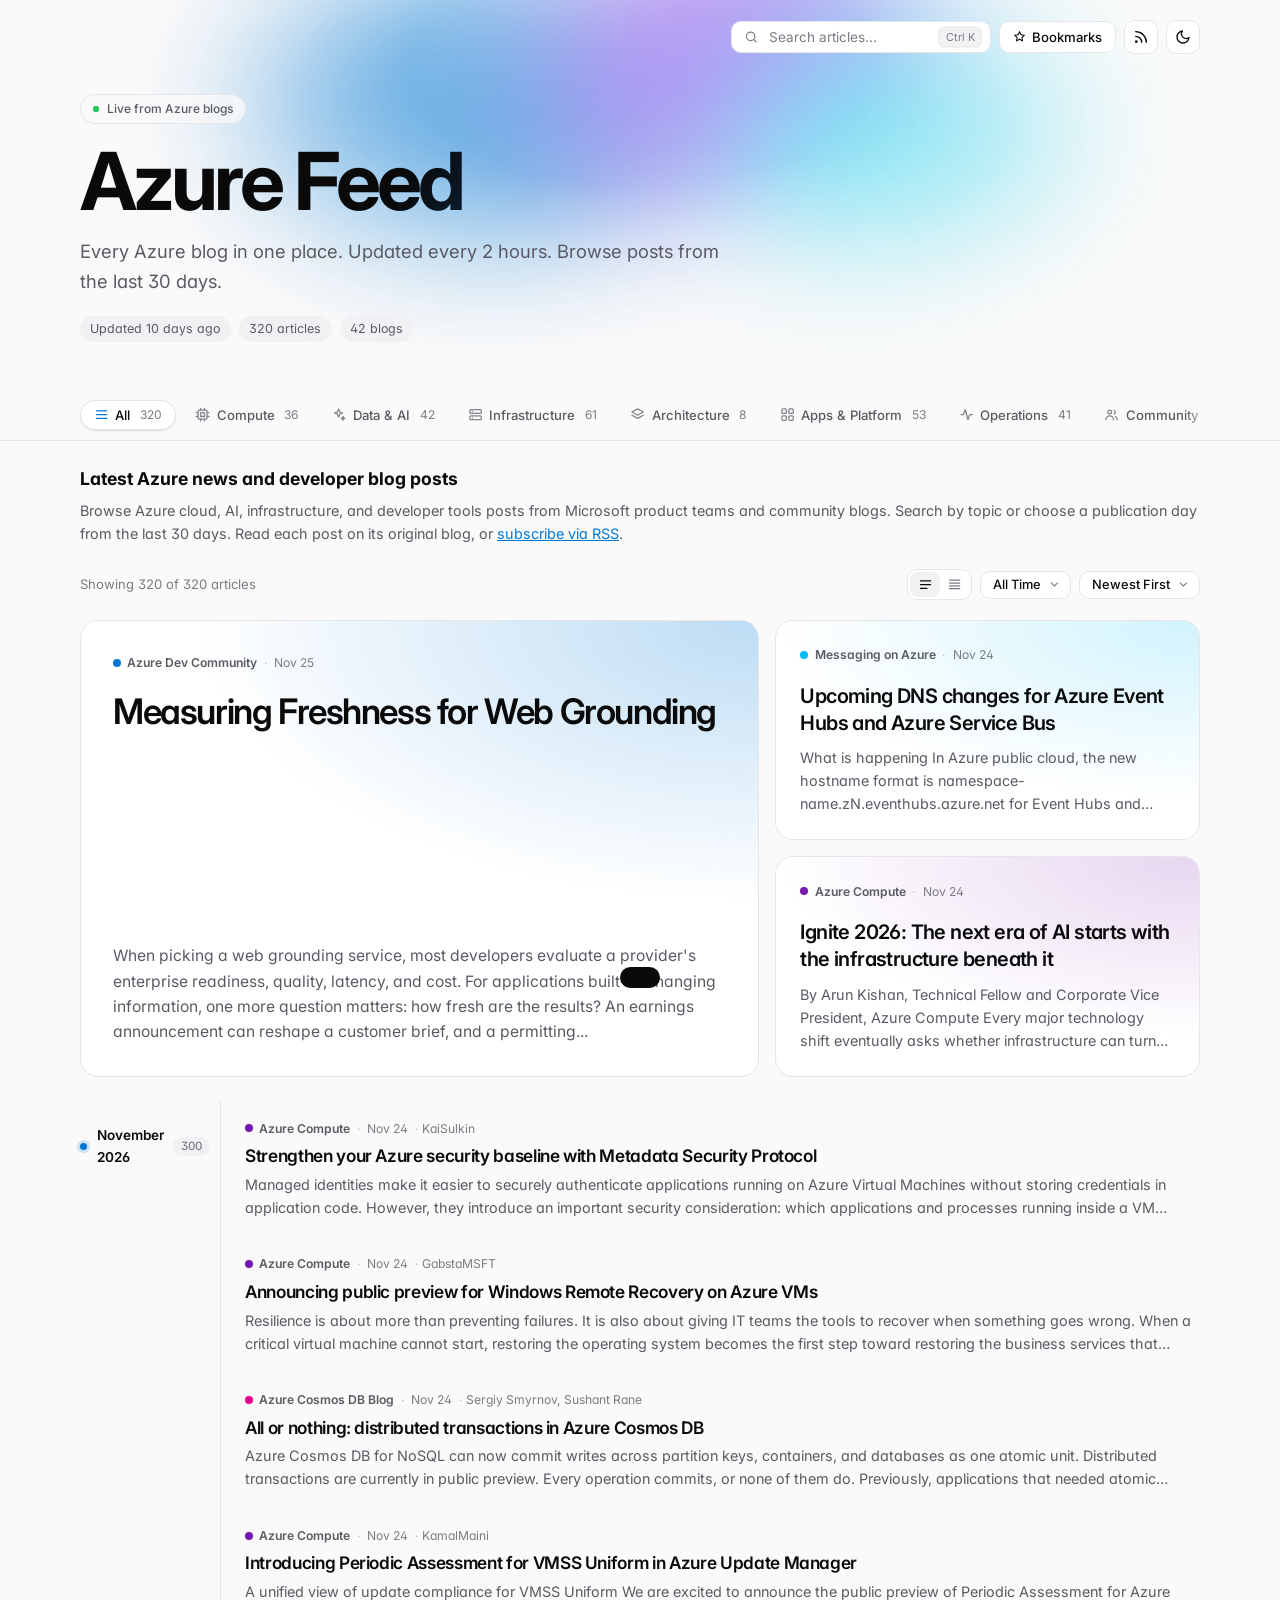
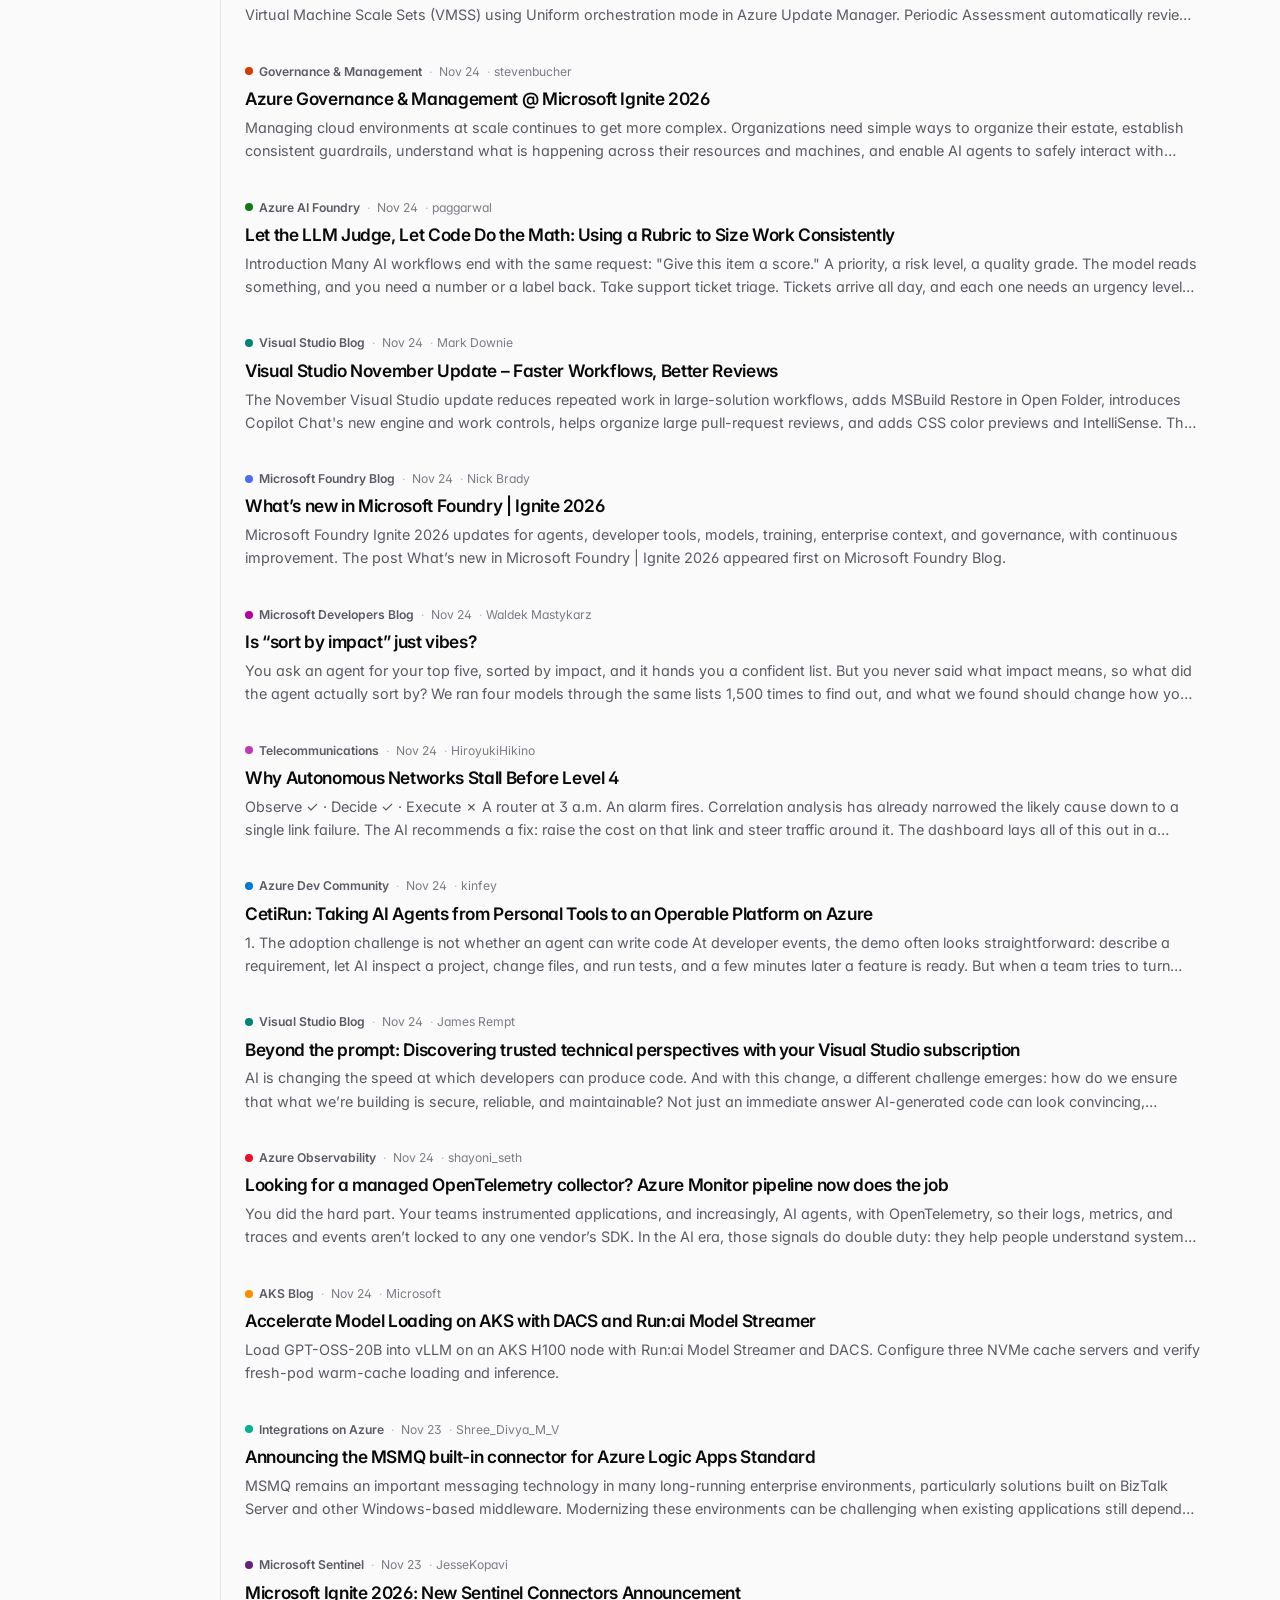
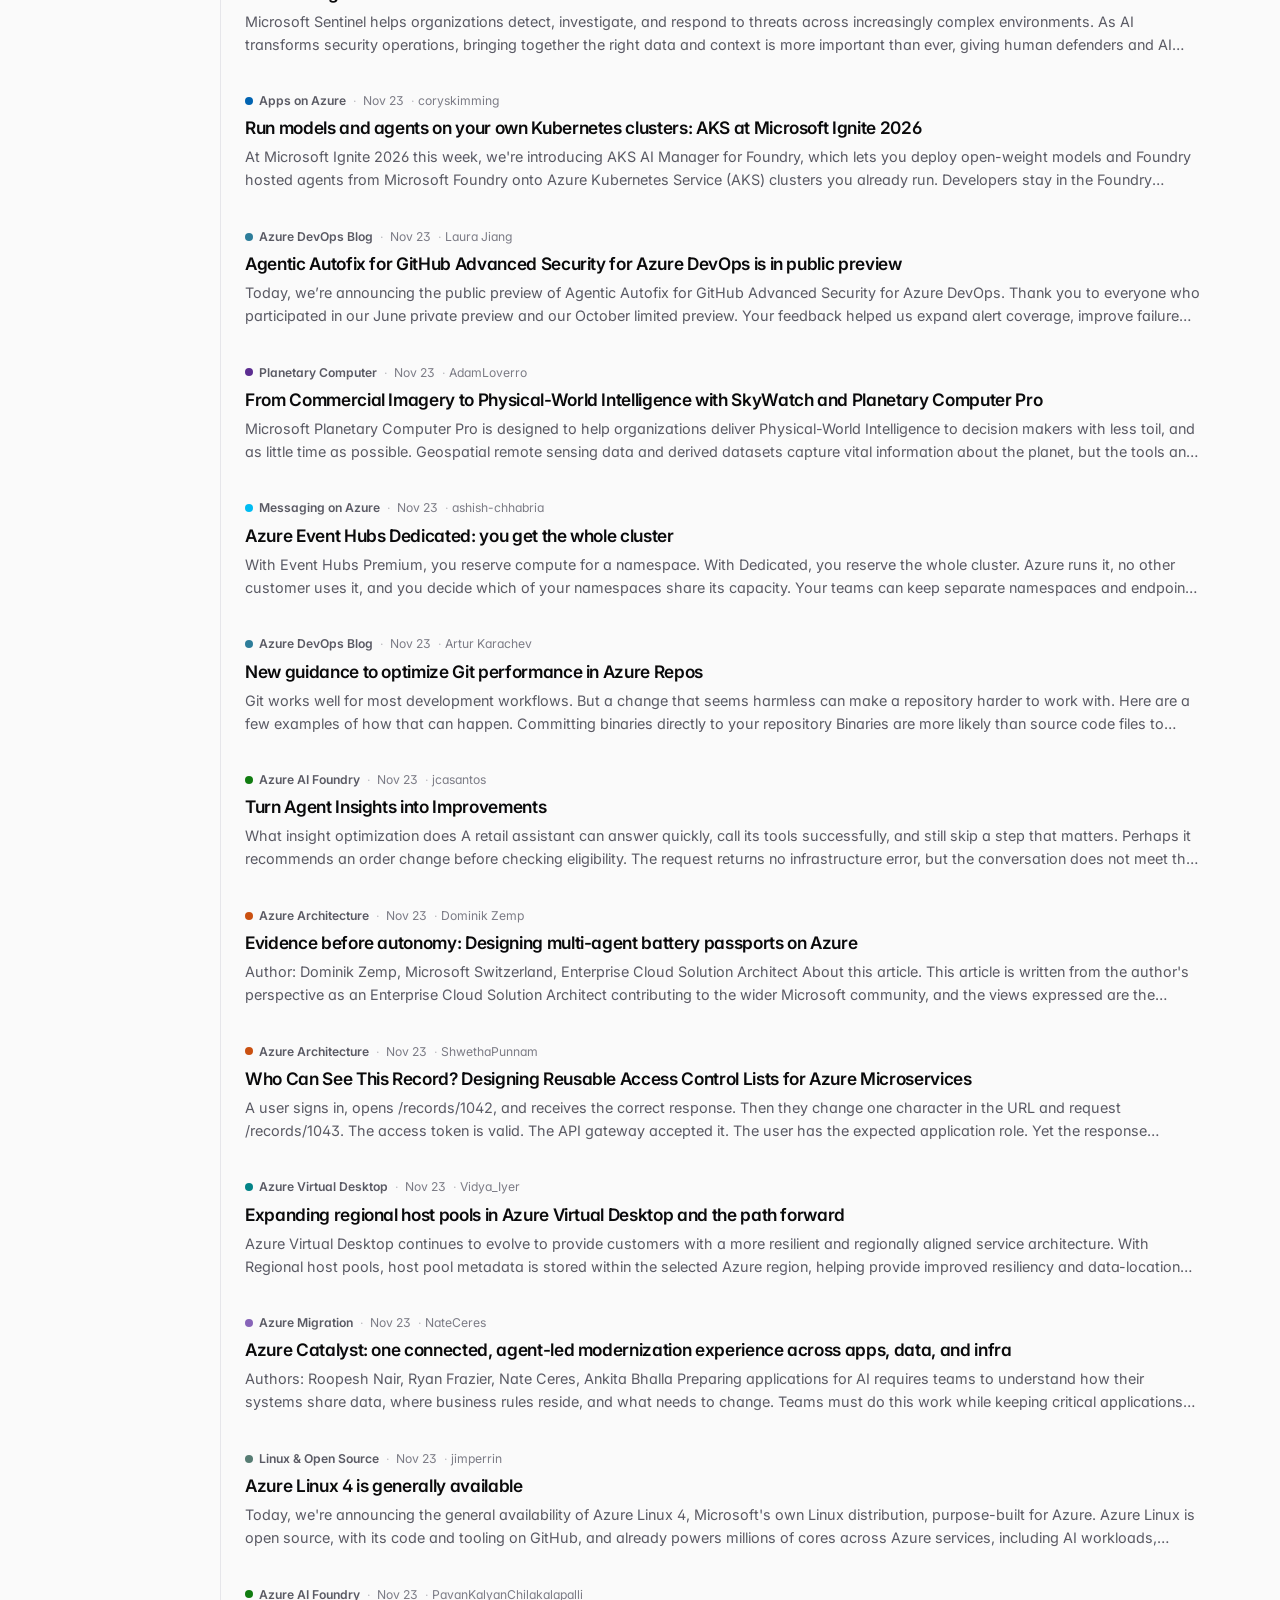
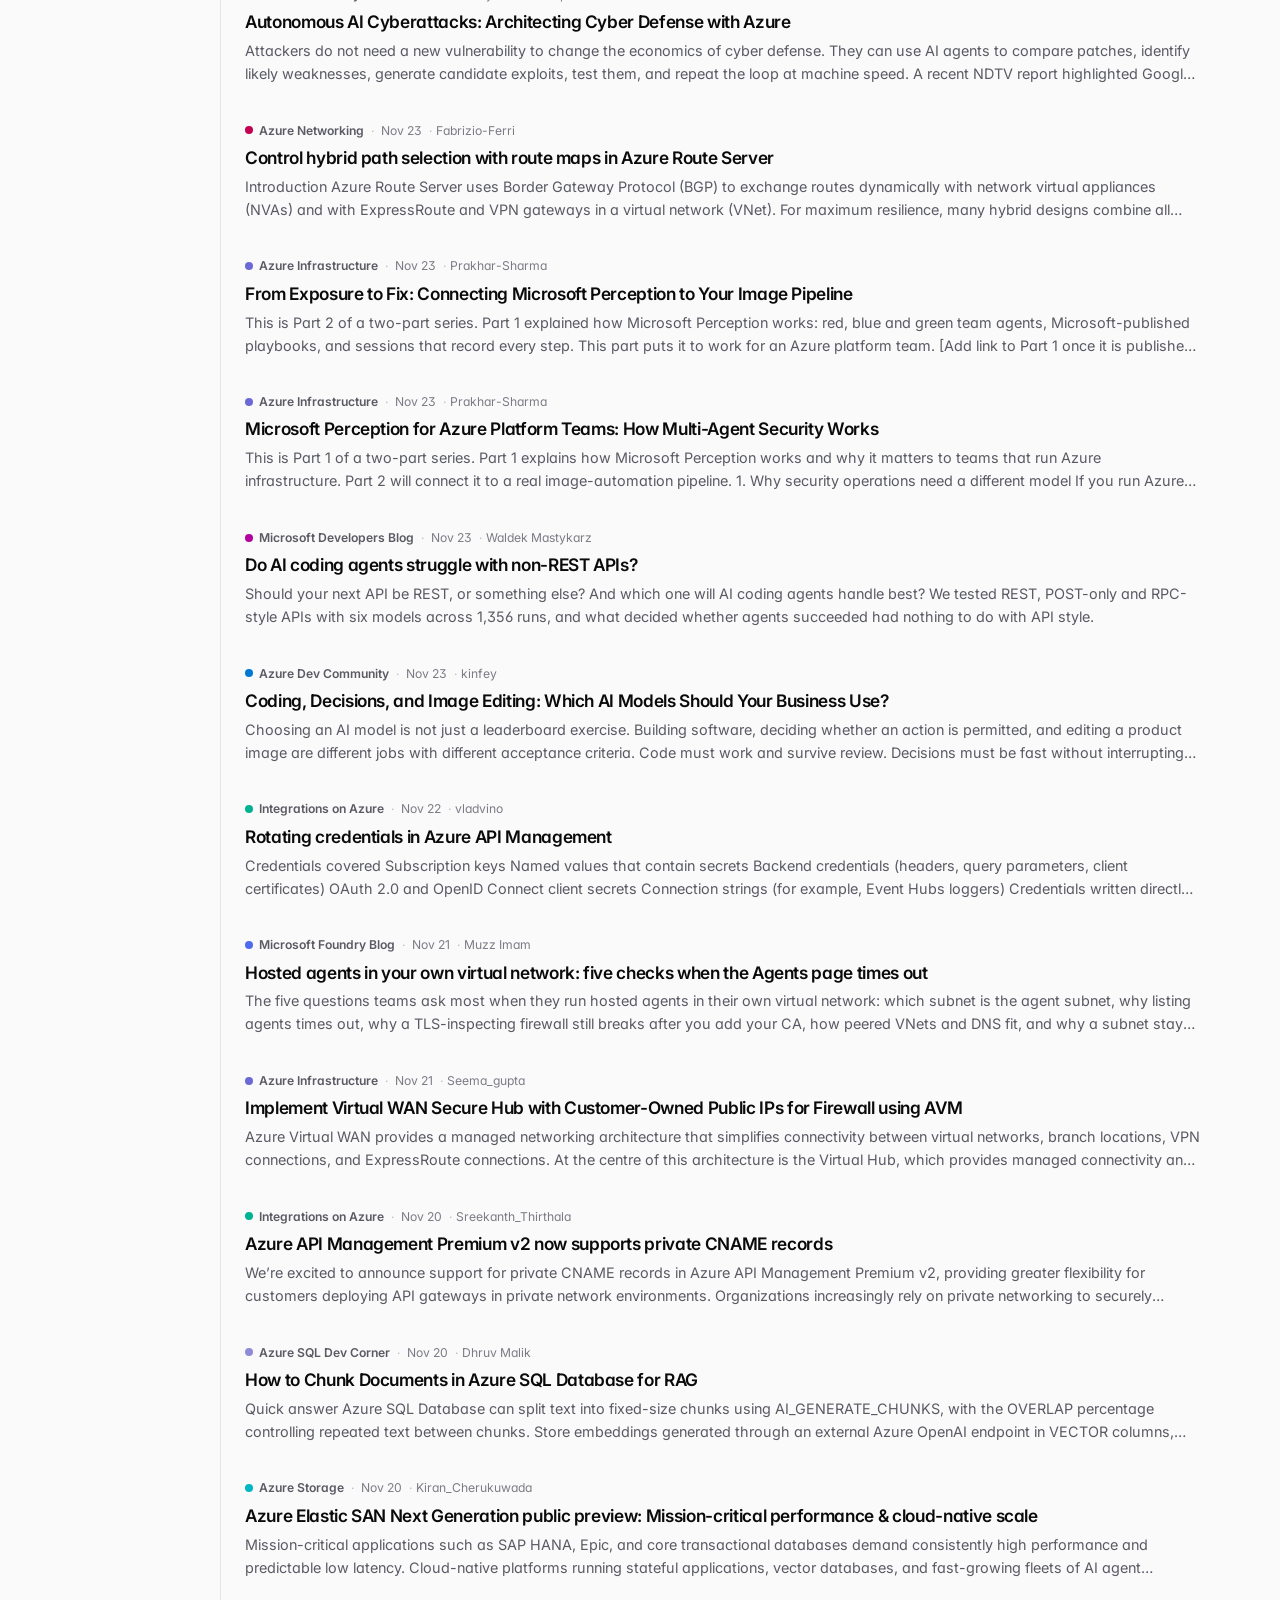
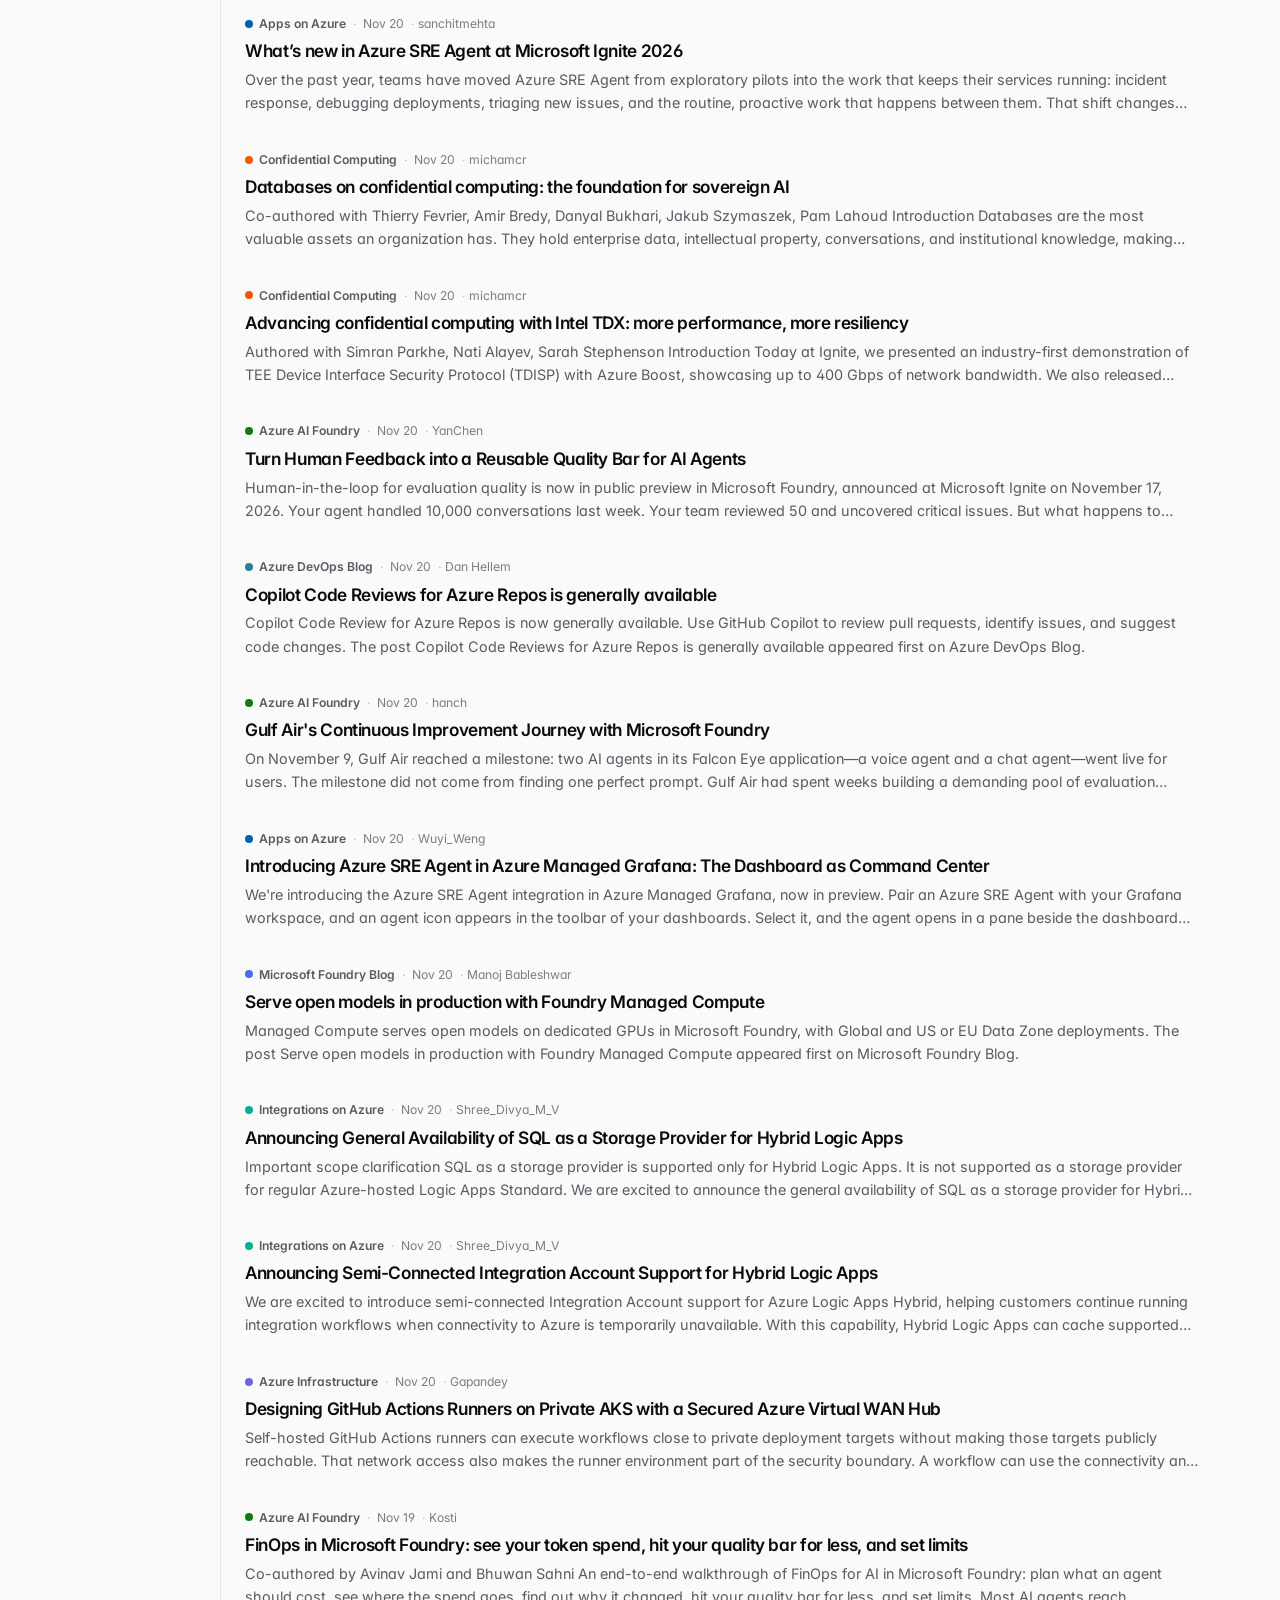
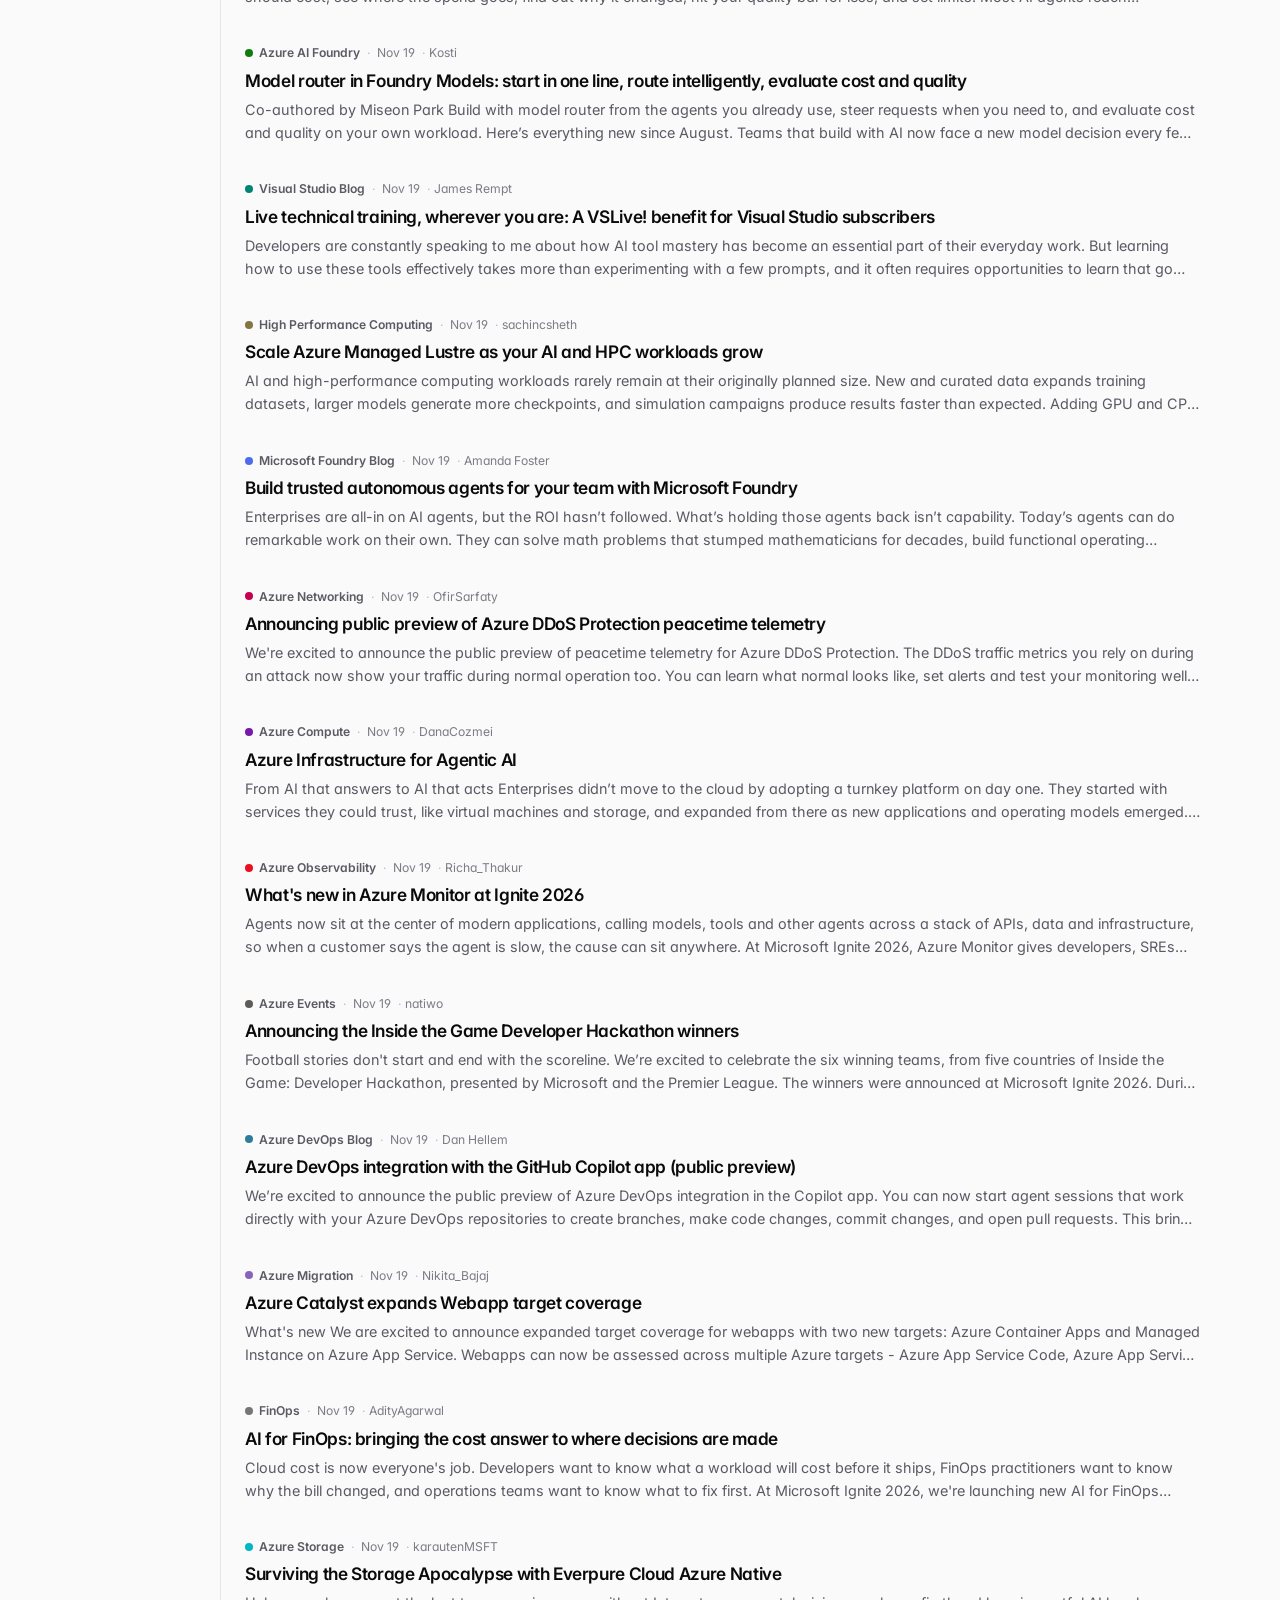
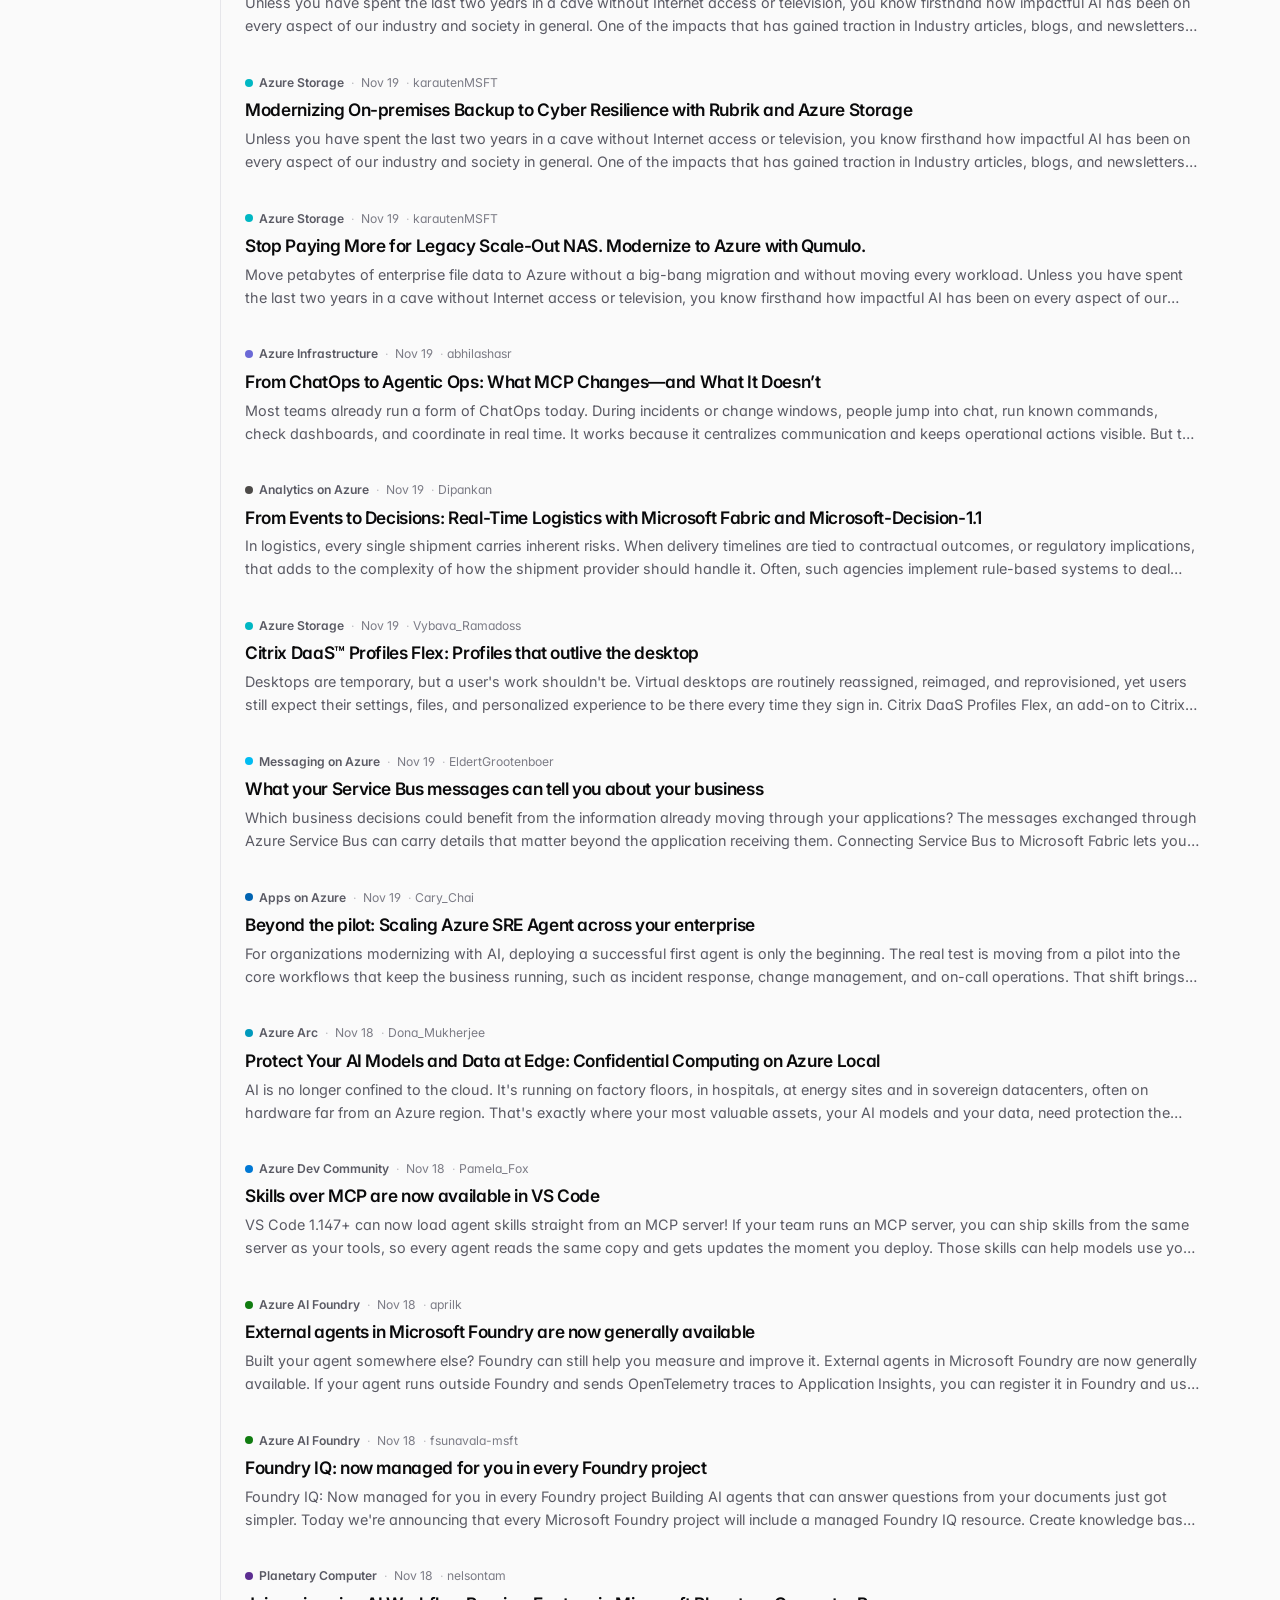
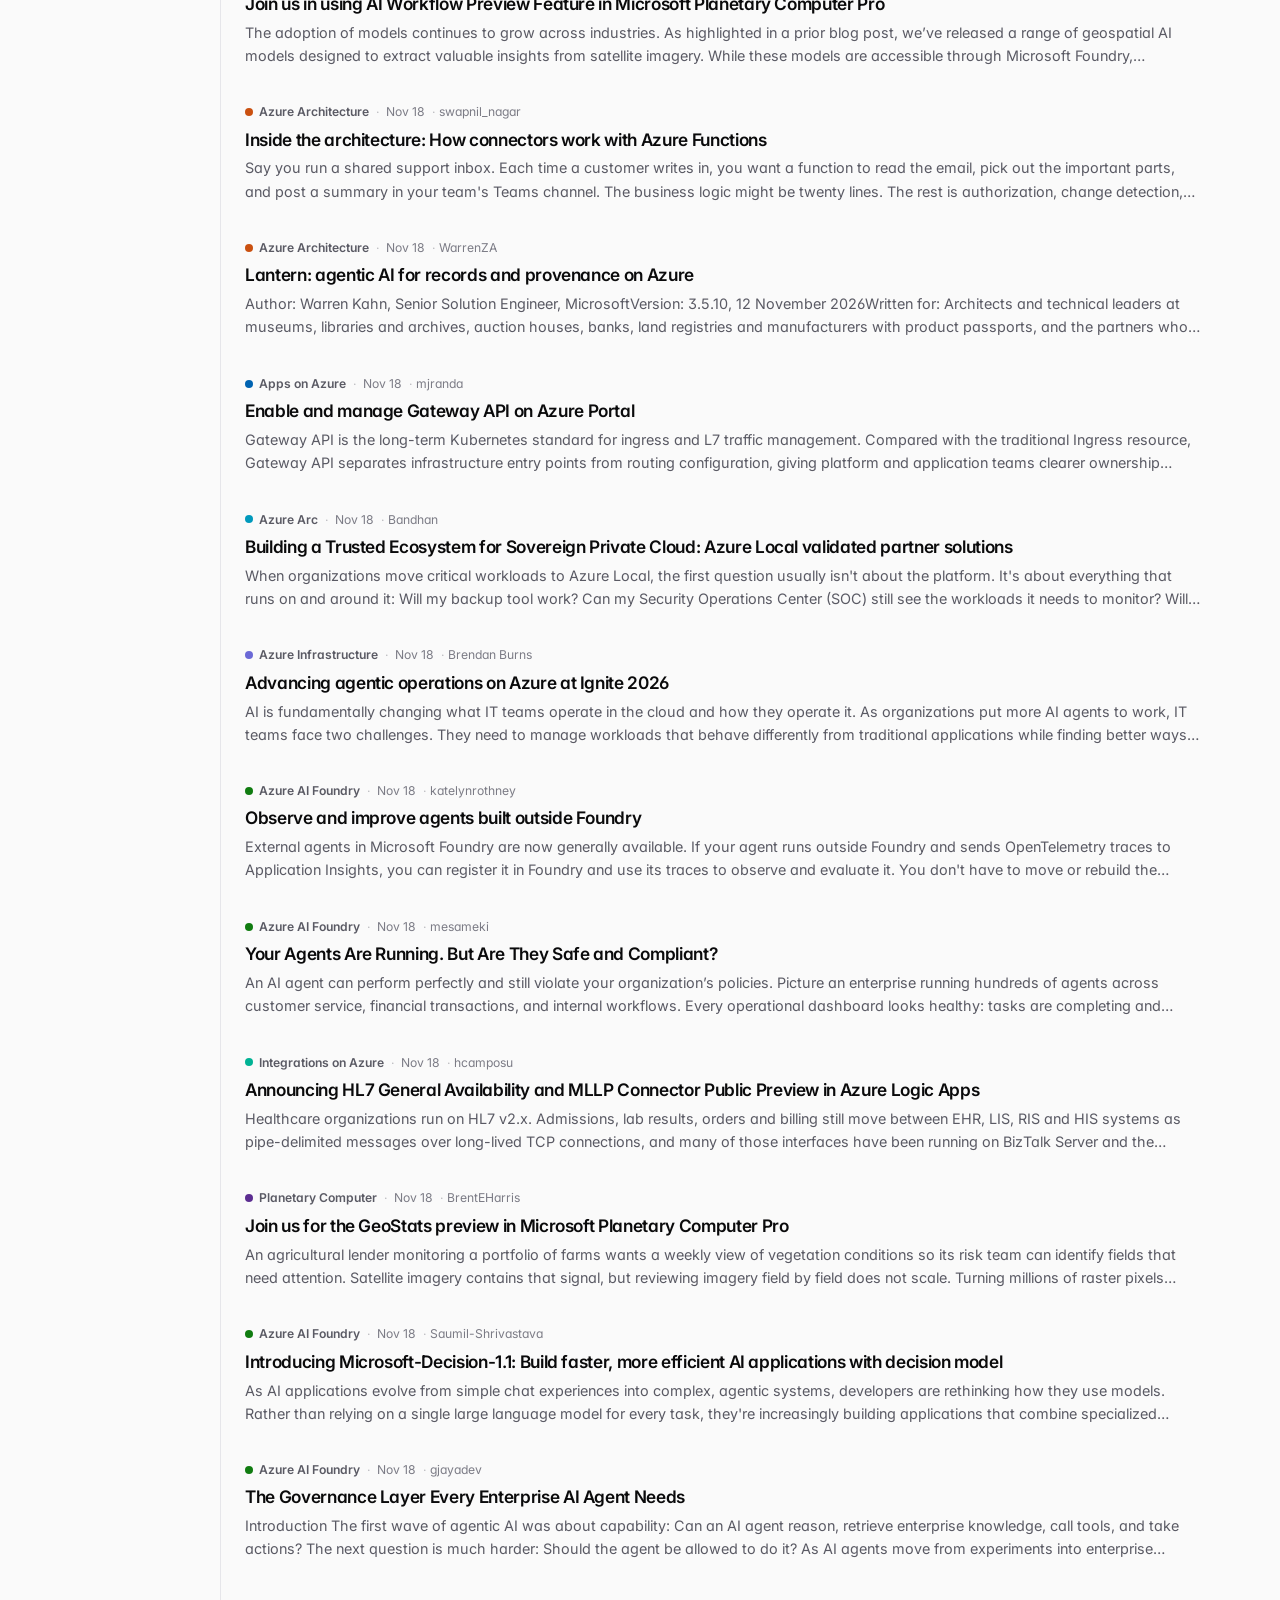
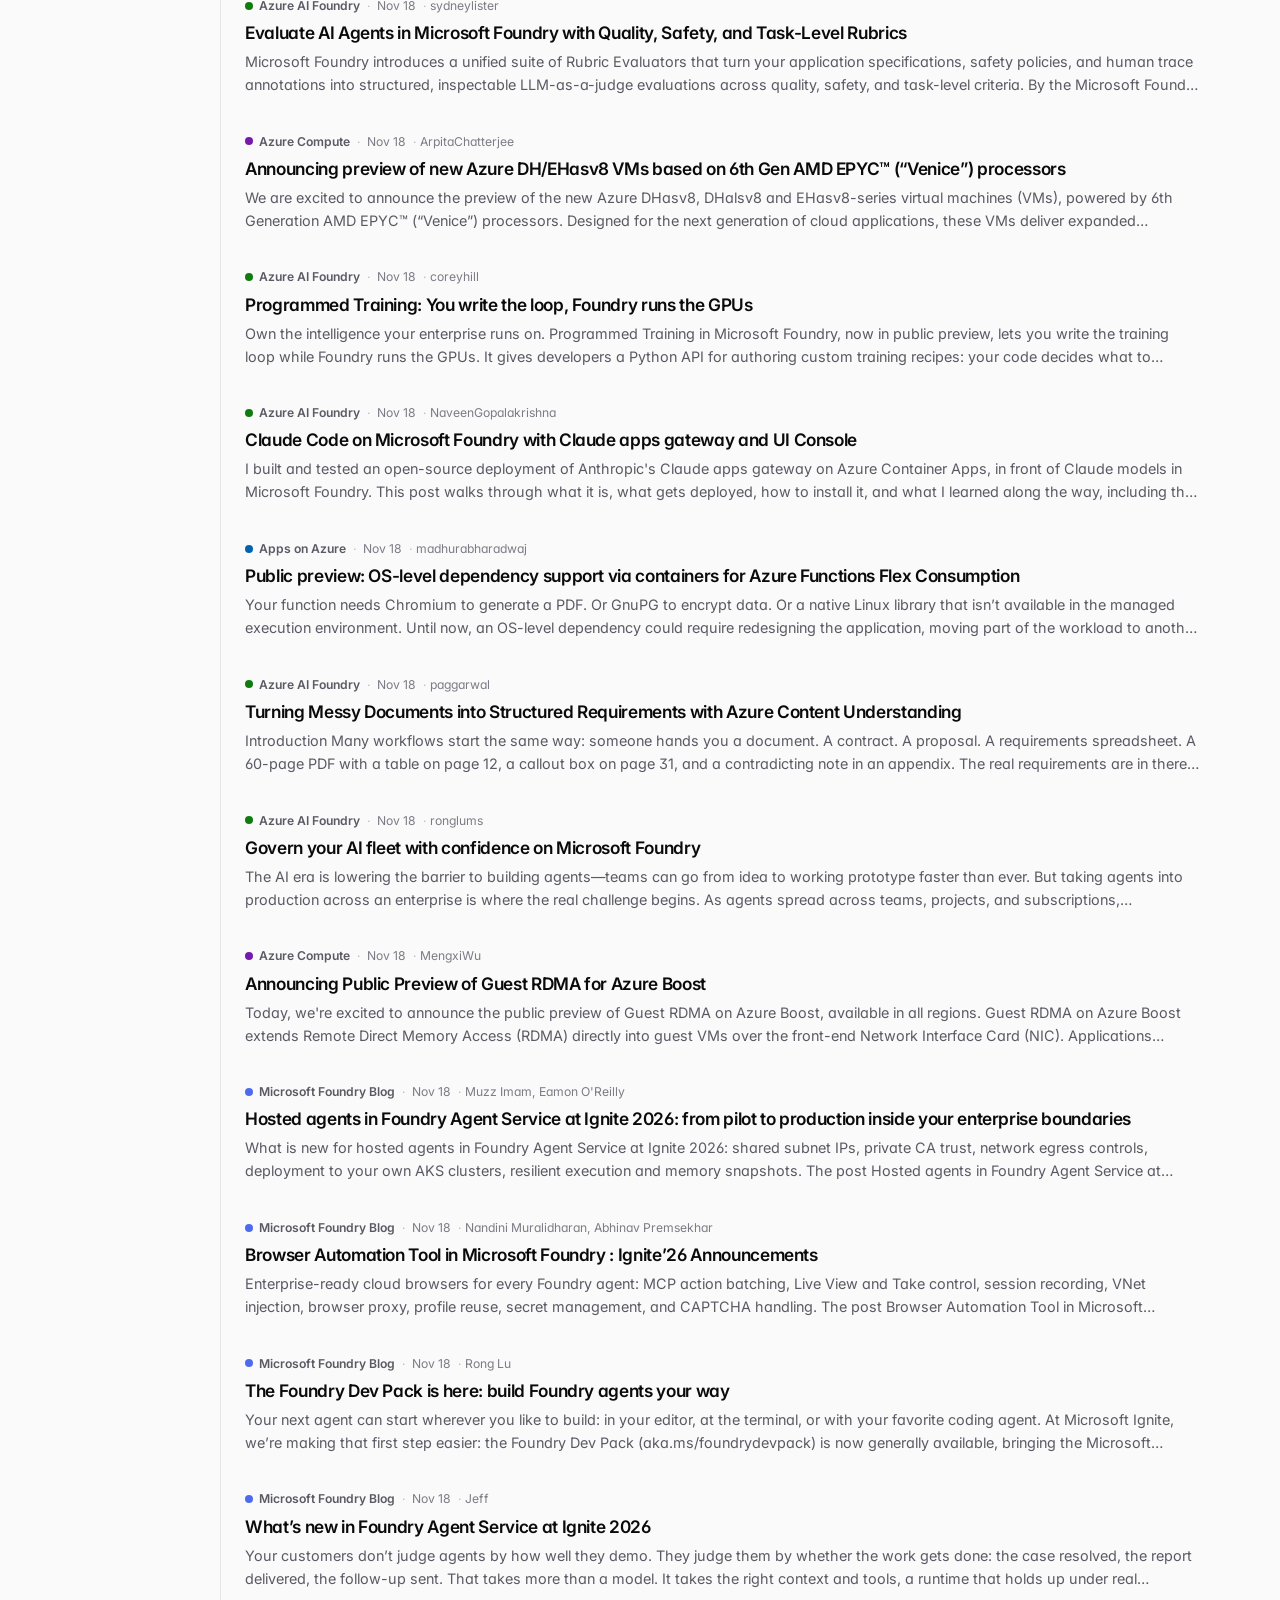
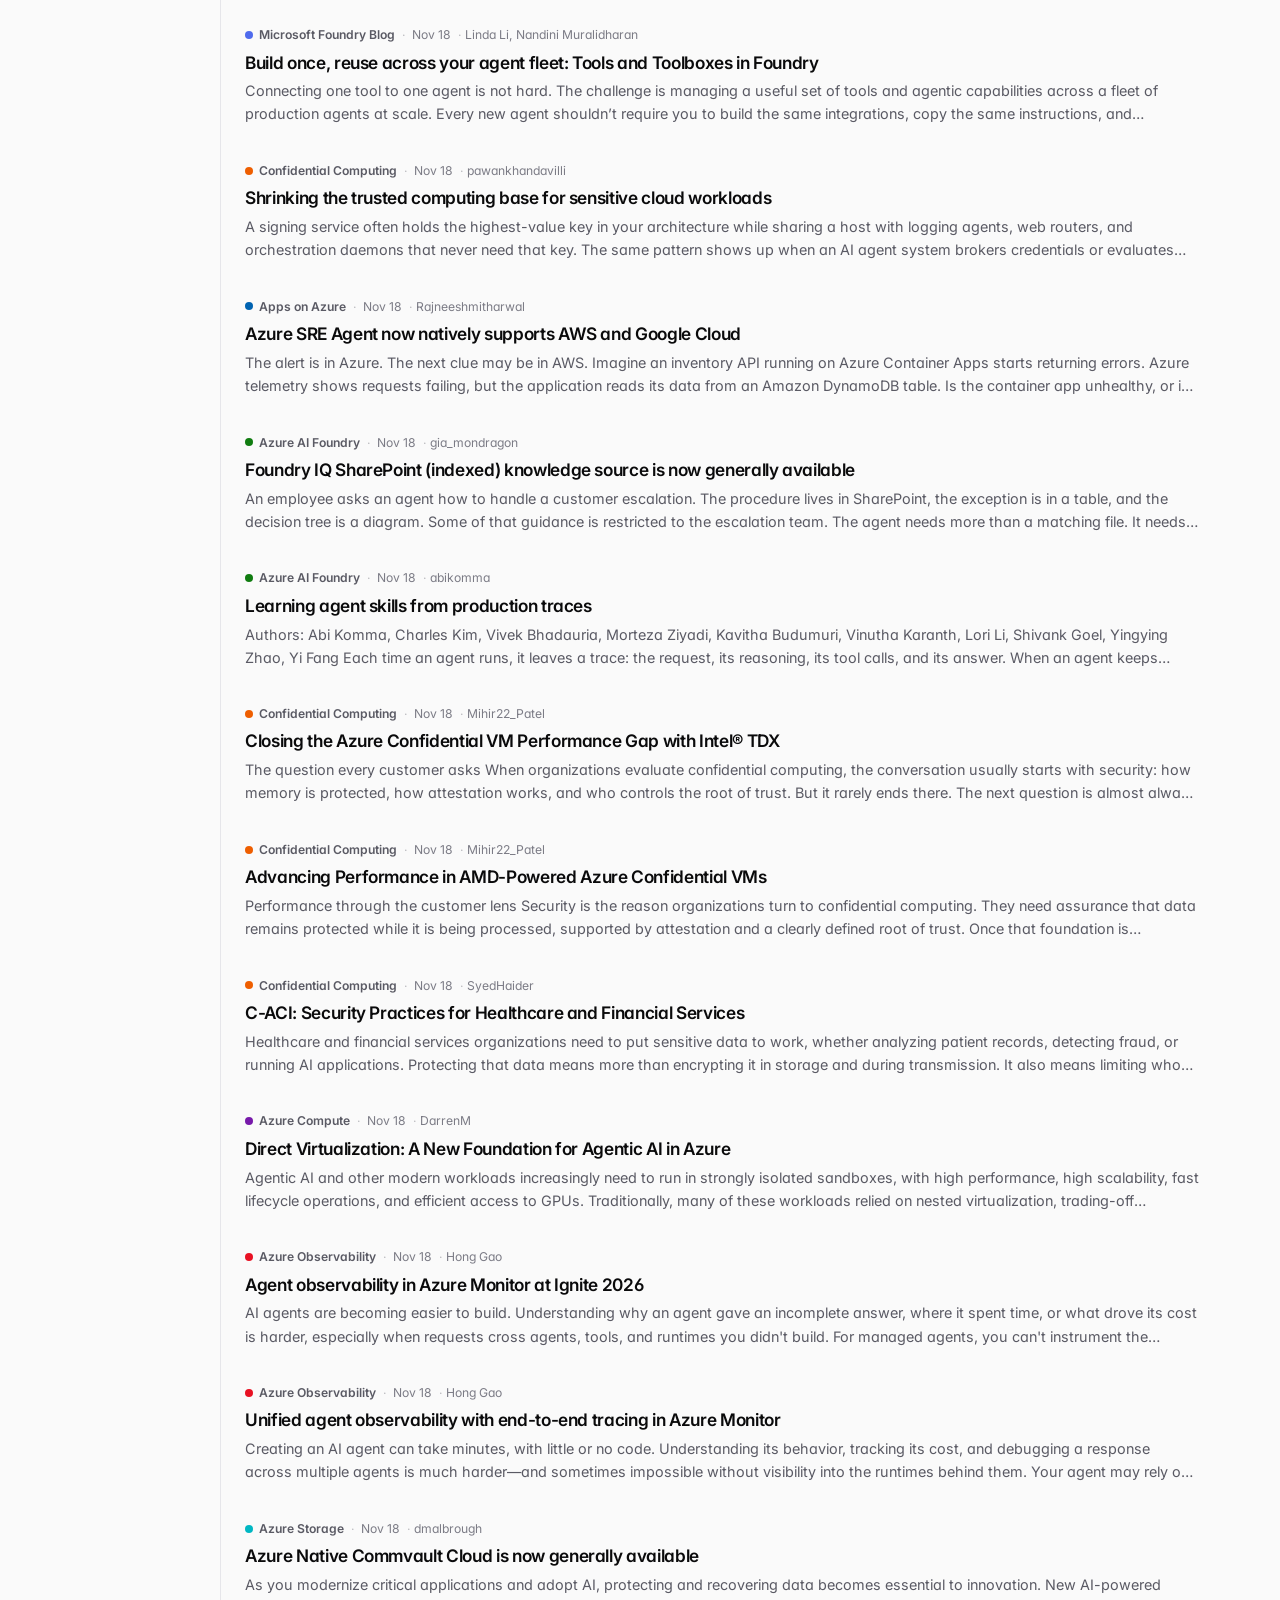
==== index.html @ 426d3404 "📰 Update Azure blog feeds - 2026-11-25 21:43 UTC" ====
<!DOCTYPE html>
<html lang="en" data-theme="light">
<head>
  <meta charset="UTF-8">
  <meta name="viewport" content="width=device-width, initial-scale=1.0">
  <title>Azure Feed | Latest Azure News &amp; Microsoft Developer Blogs</title>
  <meta name="description" content="Follow Azure news and Microsoft developer blog posts in one place. Updates every 2 hours. Browse the last 30 days by topic or publication date.">
  <link rel="canonical" href="https://azurefeed.news/">
  <meta name="robots" content="index, follow, max-image-preview:large">
  <script type="application/ld+json">
    {
      "@context": "https://schema.org",
      "@graph": [
        {
          "@type": "WebSite",
          "@id": "https://azurefeed.news/#website",
          "url": "https://azurefeed.news/",
          "name": "Azure Feed",
          "description": "Azure news and Microsoft developer blog posts in one place.",
          "inLanguage": "en"
        },
        {
          "@type": "CollectionPage",
          "@id": "https://azurefeed.news/#webpage",
          "url": "https://azurefeed.news/",
          "name": "Latest Azure News & Microsoft Developer Blogs",
          "isPartOf": {"@id": "https://azurefeed.news/#website"},
          "about": [{"@type": "Thing", "name": "Microsoft Azure"}, {"@type": "Thing", "name": "Software development"}],
          "inLanguage": "en"
        }
      ]
    }
  </script>
  <!-- Open Graph -->
  <meta property="og:type" content="website">
  <meta property="og:title" content="Azure Feed | Latest Azure News &amp; Microsoft Developer Blogs">
  <meta property="og:description" content="Follow Azure news and Microsoft developer blog posts in one place. Updates every 2 hours. Browse the last 30 days by topic or publication date.">
  <meta property="og:url" content="https://azurefeed.news/">
  <meta property="og:site_name" content="Azure Feed">
  <meta property="og:image" content="https://azurefeed.news/og-image.png?v=4">
  <meta property="og:image:type" content="image/png">
  <meta property="og:image:width" content="1200">
  <meta property="og:image:height" content="630">
  <meta property="og:image:alt" content="Azure Feed: Azure and Microsoft developer blogs in one place. Updates every two hours.">
  <!-- Twitter Card -->
  <meta name="twitter:card" content="summary_large_image">
  <meta name="twitter:title" content="Azure Feed | Latest Azure News &amp; Microsoft Developer Blogs">
  <meta name="twitter:description" content="Follow Azure news and Microsoft developer blog posts in one place. Updates every 2 hours. Browse the last 30 days by topic or publication date.">
  <meta name="twitter:image" content="https://azurefeed.news/og-image.png?v=4">
  <meta name="twitter:image:alt" content="Azure Feed: Azure and Microsoft developer blogs in one place. Updates every two hours.">
  <!-- PWA -->
  <meta name="theme-color" content="#0078D4">
  <link rel="manifest" href="manifest.json">
  <link rel="apple-touch-icon" href="icons/icon-192.png">
  <!-- RSS -->
  <link rel="alternate" type="application/rss+xml" title="Azure Feed" href="data/feed.xml">
  <link rel="icon" type="image/svg+xml" href="icons/favicon.svg">
  <link rel="icon" type="image/png" sizes="192x192" href="icons/icon-192.png">
  <link rel="preconnect" href="https://fonts.googleapis.com">
  <link rel="preconnect" href="https://fonts.gstatic.com" crossorigin>
  <link rel="stylesheet" href="https://fonts.googleapis.com/css2?family=Inter:wght@400;500;600;700&display=swap">
  <link rel="stylesheet" href="css/styles.css?v=10">
  <!-- Google Analytics -->
  <script async src="https://www.googletagmanager.com/gtag/js?id=G-DWJ9GXBL0M"></script>
  <script>
    window.dataLayer = window.dataLayer || [];
    function gtag(){dataLayer.push(arguments);}
    gtag('js', new Date());
    gtag('config', 'G-DWJ9GXBL0M');
  </script>
  <!-- Microsoft Clarity -->
  <script type="text/javascript">
    (function(c,l,a,r,i,t,y){
        c[a]=c[a]||function(){(c[a].q=c[a].q||[]).push(arguments)};
        t=l.createElement(r);t.async=1;t.src="https://www.clarity.ms/tag/"+i;
        y=l.getElementsByTagName(r)[0];y.parentNode.insertBefore(t,y);
    })(window, document, "clarity", "script", "vub6kkd744");
  </script>
</head>
<body>
  <section class="hero">
    <div class="aurora" aria-hidden="true"><i></i><i></i><i></i></div>
    <div class="hero-inner">
      <div class="header-actions">
        <div class="search-box">
          <span class="search-icon"><svg class="icon" viewBox="0 0 24 24" fill="none" stroke="currentColor" stroke-width="2" stroke-linecap="round" stroke-linejoin="round"><circle cx="11" cy="11" r="7"/><path d="m20 20-3.5-3.5"/></svg></span>
          <input type="text" id="search-input" placeholder="Search articles..." autocomplete="off">
          <kbd id="search-hint">Ctrl K</kbd>
        </div>
        <button id="bookmarks-toggle" title="Show bookmarked articles"></button>
        <a class="icon-btn" href="data/feed.xml" target="_blank" rel="noopener" title="RSS feed" aria-label="RSS feed">
          <svg class="icon" viewBox="0 0 24 24" fill="none" stroke="currentColor" stroke-width="2" stroke-linecap="round" stroke-linejoin="round"><path d="M4 11a9 9 0 0 1 9 9M4 4a16 16 0 0 1 16 16"/><circle cx="5" cy="19" r="1"/></svg>
        </a>
        <button id="theme-toggle" class="icon-btn" title="Toggle dark mode" aria-label="Toggle dark mode"></button>
      </div>
      <p class="hero-eyebrow"><span class="live-dot"></span> Live from Azure blogs</p>
      <h1>Azure Feed</h1>
      <p class="hero-sub">Every Azure blog in one place. Updated every 2 hours. Browse posts from the last 30 days.</p>
      <p class="hero-meta">
        <span id="last-updated">Loading...</span>
        <span id="total-count"></span>
        <span id="blog-count"></span>
      </p>
    </div>
  </section>

  <div class="filters">
    <div class="filter-scroll">
      <div class="filter-pills" id="filter-pills">
        <button class="pill active" data-filter="all">All</button>
      </div>
    </div>
  </div>

  <main>
    <section class="feed-intro" aria-labelledby="about-feed">
      <h2 id="about-feed">Latest Azure news and developer blog posts</h2>
      <p>Browse Azure cloud, AI, infrastructure, and developer tools posts from Microsoft product teams and community blogs. Search by topic or choose a publication day from the last 30 days. Read each post on its original blog, or <a href="data/feed.xml">subscribe via RSS</a>.</p>
    </section>
    <noscript><p>JavaScript is disabled. Read the latest posts below or <a href="data/feed.xml">subscribe via RSS</a>. Enable JavaScript for search and filters.</p><style>#loading, .controls, .filters, .header-actions, .hero-meta { display: none; }</style></noscript>
    <div id="ai-summary" class="ai-summary" style="display:none;"></div>

    <div class="controls">
      <span id="showing-count"></span>
      <div class="controls-right">
        <div class="view-toggle" role="group" aria-label="Layout">
          <button type="button" id="view-list" class="active" title="Comfortable view" aria-label="Comfortable view"><svg class="icon" viewBox="0 0 24 24" fill="none" stroke="currentColor" stroke-width="2" stroke-linecap="round"><path d="M4 6h16M4 12h16M4 18h10"/></svg></button>
          <button type="button" id="view-compact" title="Compact view" aria-label="Compact view"><svg class="icon" viewBox="0 0 24 24" fill="none" stroke="currentColor" stroke-width="2" stroke-linecap="round"><path d="M4 5h16M4 9.5h16M4 14h16M4 18.5h16"/></svg></button>
        </div>
        <select id="date-filter" aria-label="Publication period">
          <option value="all">All Time</option>
          <option value="today">Today</option>
          <option value="week">This Week</option>
          <option value="month">This Month</option>
          <option value="day">Specific day</option>
        </select>
        <input type="date" id="publication-date" aria-label="Publication date (your local time)" title="Blog publication date in your local time. Only the last 30 days are available." hidden>
        <select id="sort-by">
          <option value="date-desc">Newest First</option>
          <option value="date-asc">Oldest First</option>
          <option value="blog">By Blog</option>
        </select>
      </div>
    </div>

    <div id="loading" class="loading" aria-label="Loading feeds">
      <div class="skeleton-row"></div><div class="skeleton-row"></div><div class="skeleton-row"></div><div class="skeleton-row"></div>
    </div>

    <div id="no-results" class="no-results">
      <p>No articles found matching your criteria.</p>
      <p>Try adjusting your filters or search terms.</p>
    </div>

    <div class="articles-grid" id="articles-grid">
      <!-- FEED-PREVIEW:START -->
<article class="article-card"><div class="card-top"><span>Azure Dev Community</span> &middot; <time datetime="2026-11-25T05:15:00+00:00">Nov 25, 2026</time></div><h3 class="article-title"><a href="https://techcommunity.microsoft.com/t5/microsoft-developer-community/measuring-freshness-for-web-grounding/ba-p/4576396" rel="noopener">Measuring Freshness for Web Grounding</a></h3></article>
<article class="article-card"><div class="card-top"><span>Messaging on Azure</span> &middot; <time datetime="2026-11-24T23:43:01+00:00">Nov 24, 2026</time></div><h3 class="article-title"><a href="https://techcommunity.microsoft.com/t5/messaging-on-azure-blog/upcoming-dns-changes-for-azure-event-hubs-and-azure-service-bus/ba-p/4576442" rel="noopener">Upcoming DNS changes for Azure Event Hubs and Azure Service Bus</a></h3></article>
<article class="article-card"><div class="card-top"><span>Azure Compute</span> &middot; <time datetime="2026-11-24T23:34:39+00:00">Nov 24, 2026</time></div><h3 class="article-title"><a href="https://techcommunity.microsoft.com/t5/azure-compute-blog/ignite-2026-the-next-era-of-ai-starts-with-the-infrastructure/ba-p/4574943" rel="noopener">Ignite 2026: The next era of AI starts with the infrastructure beneath it</a></h3></article>
<article class="article-card"><div class="card-top"><span>Azure Compute</span> &middot; <time datetime="2026-11-24T21:52:02+00:00">Nov 24, 2026</time></div><h3 class="article-title"><a href="https://techcommunity.microsoft.com/t5/azure-compute-blog/strengthen-your-azure-security-baseline-with-metadata-security/ba-p/4576391" rel="noopener">Strengthen your Azure security baseline with Metadata Security Protocol</a></h3></article>
<article class="article-card"><div class="card-top"><span>Azure Compute</span> &middot; <time datetime="2026-11-24T21:51:38+00:00">Nov 24, 2026</time></div><h3 class="article-title"><a href="https://techcommunity.microsoft.com/t5/azure-compute-blog/announcing-public-preview-for-windows-remote-recovery-on-azure/ba-p/4576401" rel="noopener">Announcing public preview for Windows Remote Recovery on Azure VMs</a></h3></article>
<article class="article-card"><div class="card-top"><span>Azure Cosmos DB Blog</span> &middot; <time datetime="2026-11-24T21:39:03+00:00">Nov 24, 2026</time></div><h3 class="article-title"><a href="https://devblogs.microsoft.com/cosmosdb/all-or-nothing-distributed-transactions-in-azure-cosmos-db/" rel="noopener">All or nothing: distributed transactions in Azure Cosmos DB</a></h3></article>
<article class="article-card"><div class="card-top"><span>Azure Compute</span> &middot; <time datetime="2026-11-24T21:10:41+00:00">Nov 24, 2026</time></div><h3 class="article-title"><a href="https://techcommunity.microsoft.com/t5/azure-compute-blog/introducing-periodic-assessment-for-vmss-uniform-in-azure-update/ba-p/4573685" rel="noopener">Introducing Periodic Assessment for VMSS Uniform in Azure Update Manager</a></h3></article>
<article class="article-card"><div class="card-top"><span>Governance &amp; Management</span> &middot; <time datetime="2026-11-24T18:33:49+00:00">Nov 24, 2026</time></div><h3 class="article-title"><a href="https://techcommunity.microsoft.com/t5/azure-governance-and-management/azure-governance-management-microsoft-ignite-2026/ba-p/4571751" rel="noopener">Azure Governance &amp; Management @ Microsoft Ignite 2026</a></h3></article>
<article class="article-card"><div class="card-top"><span>Azure AI Foundry</span> &middot; <time datetime="2026-11-24T17:00:00+00:00">Nov 24, 2026</time></div><h3 class="article-title"><a href="https://techcommunity.microsoft.com/t5/microsoft-foundry-blog/let-the-llm-judge-let-code-do-the-math-using-a-rubric-to-size/ba-p/4575343" rel="noopener">Let the LLM Judge, Let Code Do the Math: Using a Rubric to Size Work Consistently</a></h3></article>
<article class="article-card"><div class="card-top"><span>Visual Studio Blog</span> &middot; <time datetime="2026-11-24T17:00:00+00:00">Nov 24, 2026</time></div><h3 class="article-title"><a href="https://devblogs.microsoft.com/visualstudio/visual-studio-november-update-faster-workflows-better-reviews/" rel="noopener">Visual Studio November Update – Faster Workflows, Better Reviews</a></h3></article>
<article class="article-card"><div class="card-top"><span>Microsoft Foundry Blog</span> &middot; <time datetime="2026-11-24T16:00:51+00:00">Nov 24, 2026</time></div><h3 class="article-title"><a href="https://devblogs.microsoft.com/foundry/whats-new-in-microsoft-foundry-ignite-2026/" rel="noopener">What’s new in Microsoft Foundry | Ignite 2026</a></h3></article>
<article class="article-card"><div class="card-top"><span>Microsoft Developers Blog</span> &middot; <time datetime="2026-11-24T15:23:13+00:00">Nov 24, 2026</time></div><h3 class="article-title"><a href="https://devblogs.microsoft.com/blog/is-sort-by-impact-just-vibes/" rel="noopener">Is “sort by impact” just vibes?</a></h3></article>
<article class="article-card"><div class="card-top"><span>Telecommunications</span> &middot; <time datetime="2026-11-24T13:47:21+00:00">Nov 24, 2026</time></div><h3 class="article-title"><a href="https://techcommunity.microsoft.com/t5/telecommunications-media/why-autonomous-networks-stall-before-level-4/ba-p/4571864" rel="noopener">Why Autonomous Networks Stall Before Level 4</a></h3></article>
<article class="article-card"><div class="card-top"><span>Azure Dev Community</span> &middot; <time datetime="2026-11-24T12:10:44+00:00">Nov 24, 2026</time></div><h3 class="article-title"><a href="https://techcommunity.microsoft.com/t5/microsoft-developer-community/cetirun-taking-ai-agents-from-personal-tools-to-an-operable/ba-p/4576068" rel="noopener">CetiRun: Taking AI Agents from Personal Tools to an Operable Platform on Azure</a></h3></article>
<article class="article-card"><div class="card-top"><span>Visual Studio Blog</span> &middot; <time datetime="2026-11-24T11:00:58+00:00">Nov 24, 2026</time></div><h3 class="article-title"><a href="https://devblogs.microsoft.com/visualstudio/beyond-the-prompt-discovering-trusted-technical-perspectives-with-your-visual-studio-subscription/" rel="noopener">Beyond the prompt: Discovering trusted technical perspectives with your Visual Studio subscription</a></h3></article>
<article class="article-card"><div class="card-top"><span>Azure Observability</span> &middot; <time datetime="2026-11-24T01:26:25+00:00">Nov 24, 2026</time></div><h3 class="article-title"><a href="https://techcommunity.microsoft.com/t5/azure-observability-blog/looking-for-a-managed-opentelemetry-collector-azure-monitor/ba-p/4576014" rel="noopener">Looking for a managed OpenTelemetry collector? Azure Monitor pipeline now does the job</a></h3></article>
<article class="article-card"><div class="card-top"><span>AKS Blog</span> &middot; <time datetime="2026-11-24T00:00:00+00:00">Nov 24, 2026</time></div><h3 class="article-title"><a href="https://blog.aks.azure.com/2026/11/24/dacs-runai-model-loading" rel="noopener">Accelerate Model Loading on AKS with DACS and Run:ai Model Streamer</a></h3></article>
<article class="article-card"><div class="card-top"><span>Integrations on Azure</span> &middot; <time datetime="2026-11-23T23:54:23+00:00">Nov 23, 2026</time></div><h3 class="article-title"><a href="https://techcommunity.microsoft.com/t5/azure-integration-services-blog/announcing-the-msmq-built-in-connector-for-azure-logic-apps/ba-p/4574215" rel="noopener">Announcing the MSMQ built-in connector for Azure Logic Apps Standard</a></h3></article>
<article class="article-card"><div class="card-top"><span>Microsoft Sentinel</span> &middot; <time datetime="2026-11-23T22:53:24+00:00">Nov 23, 2026</time></div><h3 class="article-title"><a href="https://techcommunity.microsoft.com/t5/microsoft-sentinel-blog/microsoft-ignite-2026-new-sentinel-connectors-announcement/ba-p/4565258" rel="noopener">Microsoft Ignite 2026: New Sentinel Connectors Announcement</a></h3></article>
<article class="article-card"><div class="card-top"><span>Apps on Azure</span> &middot; <time datetime="2026-11-23T21:52:07+00:00">Nov 23, 2026</time></div><h3 class="article-title"><a href="https://techcommunity.microsoft.com/t5/apps-on-azure-blog/run-models-and-agents-on-your-own-kubernetes-clusters-aks-at/ba-p/4573912" rel="noopener">Run models and agents on your own Kubernetes clusters: AKS at Microsoft Ignite 2026</a></h3></article>
<article class="article-card"><div class="card-top"><span>Azure DevOps Blog</span> &middot; <time datetime="2026-11-23T20:21:42+00:00">Nov 23, 2026</time></div><h3 class="article-title"><a href="https://devblogs.microsoft.com/devops/agentic-autofix-for-advanced-security-for-azure-devops-public-preview/" rel="noopener">Agentic Autofix for GitHub Advanced Security for Azure DevOps is in public preview</a></h3></article>
<article class="article-card"><div class="card-top"><span>Planetary Computer</span> &middot; <time datetime="2026-11-23T19:31:36+00:00">Nov 23, 2026</time></div><h3 class="article-title"><a href="https://techcommunity.microsoft.com/t5/microsoft-planetary-computer/from-commercial-imagery-to-physical-world-intelligence-with/ba-p/4572066" rel="noopener">From Commercial Imagery to Physical-World Intelligence with SkyWatch and Planetary Computer Pro</a></h3></article>
<article class="article-card"><div class="card-top"><span>Messaging on Azure</span> &middot; <time datetime="2026-11-23T18:16:00+00:00">Nov 23, 2026</time></div><h3 class="article-title"><a href="https://techcommunity.microsoft.com/t5/messaging-on-azure-blog/azure-event-hubs-dedicated-you-get-the-whole-cluster/ba-p/4576001" rel="noopener">Azure Event Hubs Dedicated: you get the whole cluster</a></h3></article>
<article class="article-card"><div class="card-top"><span>Azure DevOps Blog</span> &middot; <time datetime="2026-11-23T18:00:44+00:00">Nov 23, 2026</time></div><h3 class="article-title"><a href="https://devblogs.microsoft.com/devops/new-guidance-to-optimize-git-performance-in-azure-repos/" rel="noopener">New guidance to optimize Git performance in Azure Repos</a></h3></article>
<article class="article-card"><div class="card-top"><span>Azure AI Foundry</span> &middot; <time datetime="2026-11-23T18:00:00+00:00">Nov 23, 2026</time></div><h3 class="article-title"><a href="https://techcommunity.microsoft.com/t5/microsoft-foundry-blog/turn-agent-insights-into-improvements/ba-p/4575204" rel="noopener">Turn Agent Insights into Improvements</a></h3></article>
<article class="article-card"><div class="card-top"><span>Azure Architecture</span> &middot; <time datetime="2026-11-23T17:37:56+00:00">Nov 23, 2026</time></div><h3 class="article-title"><a href="https://techcommunity.microsoft.com/t5/azure-architecture-blog/evidence-before-autonomy-designing-multi-agent-battery-passports/ba-p/4575061" rel="noopener">Evidence before autonomy: Designing multi-agent battery passports on Azure</a></h3></article>
<article class="article-card"><div class="card-top"><span>Azure Architecture</span> &middot; <time datetime="2026-11-23T17:36:03+00:00">Nov 23, 2026</time></div><h3 class="article-title"><a href="https://techcommunity.microsoft.com/t5/azure-architecture-blog/who-can-see-this-record-designing-reusable-access-control-lists/ba-p/4575167" rel="noopener">Who Can See This Record? Designing Reusable Access Control Lists for Azure Microservices</a></h3></article>
<article class="article-card"><div class="card-top"><span>Azure Virtual Desktop</span> &middot; <time datetime="2026-11-23T17:00:00+00:00">Nov 23, 2026</time></div><h3 class="article-title"><a href="https://techcommunity.microsoft.com/t5/azure-virtual-desktop-blog/expanding-regional-host-pools-in-azure-virtual-desktop-and-the/ba-p/4574201" rel="noopener">Expanding regional host pools in Azure Virtual Desktop and the path forward</a></h3></article>
<article class="article-card"><div class="card-top"><span>Azure Migration</span> &middot; <time datetime="2026-11-23T16:38:42+00:00">Nov 23, 2026</time></div><h3 class="article-title"><a href="https://techcommunity.microsoft.com/t5/azure-migration-and/azure-catalyst-one-connected-agent-led-modernization-experience/ba-p/4573988" rel="noopener">Azure Catalyst: one connected, agent-led modernization experience across apps, data, and infra</a></h3></article>
<article class="article-card"><div class="card-top"><span>Linux &amp; Open Source</span> &middot; <time datetime="2026-11-23T16:21:37+00:00">Nov 23, 2026</time></div><h3 class="article-title"><a href="https://techcommunity.microsoft.com/t5/linux-and-open-source-blog/azure-linux-4-is-generally-available/ba-p/4573381" rel="noopener">Azure Linux 4 is generally available</a></h3></article>
      <!-- FEED-PREVIEW:END -->
    </div>
  </main>

  <div class="toast" id="toast"></div>

  <div class="palette-overlay" id="palette" hidden>
    <div class="palette" role="dialog" aria-modal="true" aria-label="Command palette">
      <div class="palette-input">
        <svg class="icon" viewBox="0 0 24 24" fill="none" stroke="currentColor" stroke-width="2" stroke-linecap="round" stroke-linejoin="round"><circle cx="11" cy="11" r="7"/><path d="m20 20-3.5-3.5"/></svg>
        <input type="text" id="palette-input" placeholder="Search articles or run a command..." autocomplete="off" spellcheck="false">
        <kbd>Esc</kbd>
      </div>
      <ul class="palette-list" id="palette-list" role="listbox"></ul>
      <div class="palette-foot"><span><kbd>↑</kbd><kbd>↓</kbd> navigate</span><span><kbd>↵</kbd> open</span><span><kbd>j</kbd><kbd>k</kbd> move in feed</span></div>
    </div>
  </div>

  <footer>
    <p>Azure Feed &bull; Updates scheduled every 2 hours via <a href="https://github.com/ricmmartins/azurenewsfeed" target="_blank" rel="noopener">GitHub Actions</a> &bull; <a href="data/feed.xml" target="_blank" rel="noopener">RSS Feed</a></p>
  </footer>

  <script src="js/app.js?v=10"></script>
</body>
</html>
---- css/styles.css ----
/* ===== Design Tokens ===== */
:root {
  --bg-primary: #fafafa;
  --bg-secondary: #ffffff;
  --bg-tertiary: #f1f1f3;
  --text-primary: #0a0a0b;
  --text-secondary: #5a5a64;
  --text-tertiary: #7c7c86;
  --border-color: #e6e6ea;
  --azure-blue: #0078D4;
  --azure-blue-light: #50E6FF;
  --azure-blue-dark: #005A9E;
  --glass-bg: rgba(250, 250, 250, 0.75);
  --shadow-md: 0 12px 32px -12px rgba(0, 0, 0, 0.18);
  --radius-sm: 8px;
  --radius-md: 12px;
  --radius-lg: 18px;
  --transition: 0.18s ease;
  --sticky-top: 120px;
  --content-w: 1120px;
}

[data-theme="dark"] {
  --bg-primary: #09090b;
  --bg-secondary: #111113;
  --bg-tertiary: #1c1c20;
  --text-primary: #f4f4f5;
  --text-secondary: #a1a1aa;
  --text-tertiary: #71717a;
  --border-color: #232328;
  --glass-bg: rgba(9, 9, 11, 0.75);
  --shadow-md: 0 12px 36px -12px rgba(0, 120, 212, 0.4);
}

/* ===== Reset ===== */
*,
*::before,
*::after {
  margin: 0;
  padding: 0;
  box-sizing: border-box;
}

body {
  font-family: "Inter", -apple-system, BlinkMacSystemFont, "Segoe UI", Roboto, Helvetica, Arial, sans-serif;
  font-feature-settings: "cv11", "ss01";
  -webkit-font-smoothing: antialiased;
  background-color: var(--bg-primary);
  color: var(--text-primary);
  transition: background-color var(--transition), color var(--transition);
  line-height: 1.6;
  min-height: 100vh;
}

.icon {
  width: 1em;
  height: 1em;
  flex-shrink: 0;
  vertical-align: -0.125em;
}

:focus-visible {
  outline: 2px solid var(--azure-blue);
  outline-offset: 2px;
}

/* ===== Toolbar (inside hero) ===== */
.header-actions {
  display: flex;
  align-items: center;
  justify-content: flex-end;
  gap: 0.5rem;
  margin-bottom: 2.5rem;
}

.search-box {
  position: relative;
}

.search-box .search-icon {
  position: absolute;
  left: 0.8rem;
  top: 50%;
  transform: translateY(-50%);
  font-size: 0.9rem;
  color: var(--text-tertiary);
  display: flex;
  pointer-events: none;
}

.search-box input {
  padding: 0.45rem 3.4rem 0.45rem 2.3rem;
  border: 1px solid var(--border-color);
  border-radius: 10px;
  background: var(--bg-secondary);
  color: var(--text-primary);
  font-family: inherit;
  font-size: 0.85rem;
  width: 260px;
  outline: none;
  transition: border-color var(--transition), box-shadow var(--transition), width var(--transition);
}

.search-box input::placeholder {
  color: var(--text-tertiary);
}

.search-box input:focus {
  border-color: var(--azure-blue);
  box-shadow: 0 0 0 3px rgba(0, 120, 212, 0.18);
  width: 320px;
}

.search-box kbd {
  position: absolute;
  right: 0.55rem;
  top: 50%;
  transform: translateY(-50%);
  font-family: inherit;
  font-size: 0.68rem;
  color: var(--text-tertiary);
  background: var(--bg-tertiary);
  border: 1px solid var(--border-color);
  border-radius: 6px;
  padding: 0.05rem 0.4rem;
  pointer-events: none;
}

.search-box input:focus ~ kbd {
  display: none;
}

#bookmarks-toggle,
.icon-btn {
  background: var(--bg-secondary);
  border: 1px solid var(--border-color);
  color: var(--text-primary);
  border-radius: 10px;
  cursor: pointer;
  font-family: inherit;
  transition: background var(--transition), border-color var(--transition);
}

#bookmarks-toggle {
  padding: 0.45rem 0.8rem;
  font-size: 0.82rem;
  font-weight: 500;
  display: inline-flex;
  align-items: center;
  gap: 0.4rem;
  white-space: nowrap;
}

.icon-btn {
  width: 34px;
  height: 34px;
  font-size: 1rem;
  display: flex;
  align-items: center;
  justify-content: center;
  text-decoration: none;
}

#bookmarks-toggle:hover,
.icon-btn:hover {
  background: var(--bg-tertiary);
}

#bookmarks-toggle.active {
  background: #f59e0b1f;
  border-color: #f59e0b;
  color: #b45309;
}

[data-theme="dark"] #bookmarks-toggle.active {
  color: #fbbf24;
}

/* ===== Hero ===== */
.hero {
  position: relative;
  overflow: hidden;
  padding: 1.25rem 2rem 3rem;
  isolation: isolate;
}

.aurora {
  position: absolute;
  top: -20%;
  bottom: 0;
  left: 50%;
  width: min(1100px, 100%);
  transform: translateX(-50%);
  z-index: -1;
  pointer-events: none;
  filter: blur(70px);
  opacity: 0.55;
  -webkit-mask-image: radial-gradient(ellipse 60% 75% at 50% 30%, #000 35%, transparent 100%);
  mask-image: radial-gradient(ellipse 60% 75% at 50% 30%, #000 35%, transparent 100%);
}

[data-theme="dark"] .aurora {
  opacity: 0.8;
}

.aurora i {
  position: absolute;
  border-radius: 50%;
  will-change: transform;
}

.aurora i:nth-child(1) {
  width: 480px;
  height: 320px;
  left: 12%;
  top: 8%;
  background: #0078d4;
  animation: drift-a 16s ease-in-out infinite alternate;
}

.aurora i:nth-child(2) {
  width: 420px;
  height: 300px;
  left: 42%;
  top: 0;
  background: #7c3aed;
  animation: drift-b 20s ease-in-out infinite alternate;
}

.aurora i:nth-child(3) {
  width: 380px;
  height: 260px;
  right: 8%;
  top: 22%;
  background: #22d3ee;
  animation: drift-c 18s ease-in-out infinite alternate;
}

@keyframes drift-a { to { transform: translate(90px, 40px) scale(1.15); } }
@keyframes drift-b { to { transform: translate(-110px, 50px) scale(0.9); } }
@keyframes drift-c { to { transform: translate(-70px, -30px) scale(1.2); } }

.hero-inner {
  max-width: var(--content-w);
  margin: 0 auto;
}

.hero-eyebrow {
  display: inline-flex;
  align-items: center;
  gap: 0.5rem;
  font-size: 0.75rem;
  font-weight: 500;
  color: var(--text-secondary);
  padding: 0.25rem 0.75rem;
  margin-bottom: 1.1rem;
  border: 1px solid var(--border-color);
  border-radius: 999px;
  background: var(--glass-bg);
  backdrop-filter: blur(8px);
  -webkit-backdrop-filter: blur(8px);
}

.live-dot,
.new-dot i {
  position: relative;
  width: 6px;
  height: 6px;
  border-radius: 50%;
  background: #22c55e;
  display: inline-block;
}

.live-dot::after,
.new-dot i::after {
  content: "";
  position: absolute;
  inset: 0;
  border-radius: 50%;
  background: inherit;
  animation: ping 2s cubic-bezier(0, 0, 0.2, 1) infinite;
}

@keyframes ping {
  75%, 100% {
    transform: scale(3);
    opacity: 0;
  }
}

.hero h1 {
  font-size: clamp(2.8rem, 8vw, 5rem);
  font-weight: 700;
  letter-spacing: -0.05em;
  line-height: 1;
  background: linear-gradient(120deg, var(--text-primary) 30%, #0078d4 70%, #22d3ee);
  -webkit-background-clip: text;
  background-clip: text;
  color: transparent;
}

.hero-sub {
  margin-top: 1rem;
  font-size: 1.15rem;
  color: var(--text-secondary);
  max-width: 640px;
}

.hero-meta {
  margin-top: 1.25rem;
  display: flex;
  flex-wrap: wrap;
  gap: 0.5rem;
  font-size: 0.78rem;
  color: var(--text-secondary);
}

.hero-meta span:not(:empty) {
  padding: 0.2rem 0.65rem;
  border-radius: 999px;
  background: var(--bg-tertiary);
}

/* ===== Filters ===== */
.filters {
  background: var(--glass-bg);
  backdrop-filter: saturate(180%) blur(16px);
  -webkit-backdrop-filter: saturate(180%) blur(16px);
  border-top: none;
  border-bottom: 1px solid var(--border-color);
  padding: 0.5rem 2rem;
  position: sticky;
  top: var(--header-h, 56px);
  z-index: 90;
}

.filter-scroll {
  max-width: var(--content-w);
  margin: 0 auto;
}

.filter-pills {
  display: flex;
  flex-direction: column;
  gap: 0.5rem;
}

.category-bar {
  display: flex;
  flex-wrap: nowrap;
  gap: 0.35rem;
  overflow-x: auto;
  scrollbar-width: none;
  -webkit-mask-image: linear-gradient(to right, transparent, #000 12px, #000 calc(100% - 28px), transparent);
  mask-image: linear-gradient(to right, transparent, #000 12px, #000 calc(100% - 28px), transparent);
  padding: 0.1rem 12px;
  margin: 0 -12px;
}

.category-bar::-webkit-scrollbar {
  display: none;
}

.category-pill {
  display: inline-flex;
  align-items: center;
  gap: 0.4rem;
  padding: 0.38rem 0.8rem;
  border-radius: 999px;
  border: 1px solid transparent;
  background: transparent;
  color: var(--text-secondary);
  font-size: 0.82rem;
  font-weight: 500;
  cursor: pointer;
  white-space: nowrap;
  transition: all var(--transition);
  font-family: inherit;
}

.category-pill .icon {
  font-size: 0.95rem;
  opacity: 0.75;
}

.category-pill:hover {
  color: var(--text-primary);
  background: var(--bg-tertiary);
}

.category-pill.active {
  background: var(--bg-secondary);
  border-color: var(--border-color);
  color: var(--text-primary);
  box-shadow: 0 1px 2px rgba(0, 0, 0, 0.12);
}

.category-pill.active .icon {
  color: var(--azure-blue);
  opacity: 1;
}

.count {
  color: var(--text-tertiary);
  font-size: 0.75rem;
  font-weight: 400;
  margin-left: 0.2rem;
}

.blog-pills-row .filter-pills {
  flex-direction: row;
  flex-wrap: wrap;
  gap: 0.4rem;
  padding-bottom: 0.2rem;
}

.pill {
  padding: 0.22rem 0.7rem;
  border-radius: 999px;
  border: 1px solid var(--border-color);
  background: var(--bg-secondary);
  color: var(--text-secondary);
  font-size: 0.76rem;
  cursor: pointer;
  white-space: nowrap;
  transition: all var(--transition);
  font-family: inherit;
}

.pill:hover {
  border-color: var(--azure-blue);
  color: var(--azure-blue);
}

.pill.active {
  background: var(--text-primary);
  color: var(--bg-primary);
  border-color: var(--text-primary);
}

.pill.active .count {
  color: inherit;
  opacity: 0.7;
}

/* ===== Main Content ===== */
main {
  max-width: calc(var(--content-w) + 4rem);
  margin: 0 auto;
  padding: 1.5rem 2rem 2rem;
}

.feed-intro {
  margin-bottom: 1.5rem;
  color: var(--text-secondary);
  font-size: 0.9rem;
}

.feed-intro h2 {
  color: var(--text-primary);
  font-size: 1.1rem;
  margin-bottom: 0.4rem;
}

.feed-intro a {
  color: var(--azure-blue);
}

.controls {
  display: flex;
  justify-content: space-between;
  align-items: center;
  margin-bottom: 1.25rem;
  flex-wrap: wrap;
  gap: 0.75rem;
}

.controls-right {
  display: flex;
  flex-wrap: wrap;
  gap: 0.5rem;
  align-items: center;
}

#publication-date {
  padding: 0.35rem 0.6rem;
  border: 1px solid var(--border-color);
  border-radius: 10px;
  background: var(--bg-secondary);
  color: var(--text-primary);
  font: inherit;
  font-size: 0.8rem;
}

[data-theme="dark"] #publication-date {
  color-scheme: dark;
}

#showing-count {
  font-size: 0.82rem;
  color: var(--text-tertiary);
}

.native-select {
  position: absolute;
  width: 1px;
  height: 1px;
  opacity: 0;
  pointer-events: none;
}

.dd {
  position: relative;
}

.dd-btn {
  display: inline-flex;
  align-items: center;
  gap: 0.4rem;
  padding: 0.35rem 0.6rem 0.35rem 0.75rem;
  border: 1px solid var(--border-color);
  border-radius: 10px;
  background: var(--bg-secondary);
  color: var(--text-primary);
  font-size: 0.8rem;
  font-weight: 500;
  font-family: inherit;
  cursor: pointer;
  transition: background var(--transition), border-color var(--transition);
}

.dd-btn:hover {
  background: var(--bg-tertiary);
}

.dd-btn .icon {
  color: var(--text-tertiary);
  transition: transform var(--transition);
}

.dd.open .dd-btn {
  border-color: var(--azure-blue);
}

.dd.open .dd-btn .icon {
  transform: rotate(180deg);
}

.dd-menu {
  display: none;
  position: absolute;
  right: 0;
  top: calc(100% + 6px);
  min-width: 150px;
  list-style: none;
  padding: 4px;
  background: var(--bg-secondary);
  border: 1px solid var(--border-color);
  border-radius: 12px;
  box-shadow: var(--shadow-md);
  z-index: 120;
}

.dd.open .dd-menu {
  display: block;
  animation: pop 0.14s ease;
}

.dd-menu li {
  padding: 0.4rem 0.65rem;
  font-size: 0.82rem;
  border-radius: 8px;
  cursor: pointer;
  color: var(--text-secondary);
}

.dd-menu li:hover {
  background: var(--bg-tertiary);
  color: var(--text-primary);
}

.dd-menu li.selected {
  color: var(--text-primary);
  font-weight: 600;
}

@keyframes pop {
  from {
    opacity: 0;
    transform: translateY(-4px) scale(0.98);
  }
}

.view-toggle {
  display: inline-flex;
  padding: 2px;
  border: 1px solid var(--border-color);
  border-radius: 10px;
  background: var(--bg-secondary);
}

.view-toggle button {
  display: flex;
  padding: 0.3rem 0.45rem;
  border: none;
  border-radius: 8px;
  background: transparent;
  color: var(--text-tertiary);
  font-size: 0.95rem;
  cursor: pointer;
}

.view-toggle button.active {
  background: var(--bg-tertiary);
  color: var(--text-primary);
}

/* ===== Featured ===== */
.featured-grid {
  display: grid;
  grid-template-columns: 1.6fr 1fr;
  grid-template-rows: repeat(2, minmax(190px, auto));
  gap: 1rem;
  margin-bottom: 1.5rem;
}

.featured-grid .article-card.featured:first-child {
  grid-row: span 2;
}

/* ===== Timeline ===== */
.day-group {
  display: grid;
  grid-template-columns: 120px 1fr;
  gap: 1.25rem;
  animation: fade-up 0.4s ease both;
}

.date-group-header {
  align-self: start;
  position: sticky;
  top: calc(var(--sticky-top) + 1.5rem);
  margin-top: 1.5rem;
  display: flex;
  align-items: center;
  gap: 0.6rem;
  font-size: 0.85rem;
  font-weight: 600;
  color: var(--text-primary);
}

.date-group-header::before {
  content: "";
  width: 7px;
  height: 7px;
  border-radius: 50%;
  background: var(--azure-blue);
  box-shadow: 0 0 0 3px rgba(0, 120, 212, 0.18);
  flex-shrink: 0;
}

.day-count {
  font-size: 0.72rem;
  font-weight: 500;
  color: var(--text-tertiary);
  background: var(--bg-tertiary);
  border-radius: 999px;
  padding: 0 0.5rem;
}

.day-list {
  border-left: 1px solid var(--border-color);
  padding-left: 1.5rem;
  padding-bottom: 1rem;
}

@keyframes fade-up {
  from {
    opacity: 0;
    transform: translateY(8px);
  }
  to {
    opacity: 1;
    transform: none;
  }
}

/* ===== Article Card ===== */
.article-card {
  --c: var(--azure-blue);
  position: relative;
  padding: 1.1rem 1rem;
  margin: 0 -1rem;
  border-radius: var(--radius-md);
  display: flex;
  flex-direction: column;
  gap: 0.35rem;
  transition: background var(--transition);
}

.article-card:hover {
  background: var(--bg-secondary);
}

.card-top {
  display: flex;
  align-items: center;
  flex-wrap: wrap;
  gap: 0.4rem;
  font-size: 0.76rem;
  color: var(--text-tertiary);
}

.blog-tag {
  display: inline-flex;
  align-items: center;
  gap: 0.4rem;
  font-weight: 600;
  color: var(--text-secondary);
}

.blog-tag .dot {
  width: 8px;
  height: 8px;
  border-radius: 50%;
  background: var(--c);
  flex-shrink: 0;
}

.meta-sep {
  opacity: 0.5;
}

.bookmark-btn {
  position: relative;
  z-index: 1;
  margin-left: auto;
  background: none;
  border: none;
  cursor: pointer;
  font-size: 1.05rem;
  color: var(--text-tertiary);
  display: flex;
  padding: 0.1rem;
  opacity: 0;
  transition: opacity var(--transition), transform var(--transition), color var(--transition);
}

.article-card:hover .bookmark-btn,
.bookmark-btn:focus-visible,
.bookmark-btn.bookmarked {
  opacity: 1;
}

.bookmark-btn:hover {
  transform: scale(1.15);
  color: #f59e0b;
}

.bookmark-btn.bookmarked {
  color: #f59e0b;
}

@media (hover: none) {
  .bookmark-btn {
    opacity: 0.8;
  }
}

.article-title {
  font-size: 1.08rem;
  font-weight: 600;
  letter-spacing: -0.02em;
  line-height: 1.35;
}

.article-title a {
  color: var(--text-primary);
  text-decoration: none;
}

/* Makes the whole card clickable */
.article-title a::after {
  content: "";
  position: absolute;
  inset: 0;
}

.article-card:hover .article-title a {
  color: var(--azure-blue);
}

.article-summary {
  font-size: 0.9rem;
  color: var(--text-secondary);
  line-height: 1.6;
  display: -webkit-box;
  -webkit-line-clamp: 2;
  -webkit-box-orient: vertical;
  overflow: hidden;
}

/* Featured cards */
.article-card.featured {
  margin: 0;
  padding: 1.5rem;
  gap: 0.6rem;
  min-height: 190px;
  overflow: hidden;
  background-color: var(--bg-secondary);
  background-image: radial-gradient(420px 180px at 100% 0, color-mix(in srgb, var(--c) 18%, transparent), transparent);
  border: 1px solid var(--border-color);
  border-radius: var(--radius-lg);
  transition: transform var(--transition), box-shadow var(--transition), border-color var(--transition);
}

.article-card.featured::before {
  content: "";
  position: absolute;
  inset: 0;
  pointer-events: none;
  opacity: 0;
  background: radial-gradient(320px circle at var(--mx, 50%) var(--my, 50%), color-mix(in srgb, var(--c) 22%, transparent), transparent 70%);
  transition: opacity 0.25s ease;
}

.article-card.featured:hover::before {
  opacity: 1;
}

.article-card.featured:hover {
  background-color: var(--bg-secondary);
  transform: translateY(-3px);
  box-shadow: var(--shadow-md);
  border-color: color-mix(in srgb, var(--c) 55%, var(--border-color));
}

.article-card.featured .meta-author {
  display: none;
}

.article-card.featured .article-title {
  font-size: 1.25rem;
  margin-top: 0.5rem;
  letter-spacing: -0.03em;
}

.article-card.featured .article-summary {
  -webkit-line-clamp: 3;
  margin-top: auto;
}

.featured-grid .article-card.featured:first-child {
  padding: 2rem;
  background-image: radial-gradient(560px 280px at 100% 0, color-mix(in srgb, var(--c) 26%, transparent), transparent);
}

.featured-grid .article-card.featured:first-child .article-title {
  font-size: clamp(1.6rem, 3vw, 2.2rem);
  line-height: 1.18;
  letter-spacing: -0.04em;
}

.featured-grid .article-card.featured:first-child .article-summary {
  -webkit-line-clamp: 5;
  font-size: 0.98rem;
}

/* ===== NEW indicator ===== */
.new-dot {
  display: inline-flex;
  align-items: center;
  gap: 0.35rem;
  font-size: 0.68rem;
  font-weight: 600;
  letter-spacing: 0.03em;
  color: #16a34a;
}

[data-theme="dark"] .new-dot {
  color: #4ade80;
}

/* ===== Compact view ===== */
.articles-grid.compact .article-summary {
  display: none;
}

.articles-grid.compact .article-card:not(.featured) {
  padding: 0.55rem 1rem;
  gap: 0.1rem;
}

.articles-grid.compact .article-card:not(.featured) .article-title {
  font-size: 0.98rem;
}

.article-card.kb-active {
  background: var(--bg-secondary);
  outline: 2px solid var(--azure-blue);
  outline-offset: -2px;
}

/* ===== Command palette ===== */
.palette-overlay {
  position: fixed;
  inset: 0;
  z-index: 2000;
  display: flex;
  justify-content: center;
  align-items: flex-start;
  padding: 14vh 1rem 1rem;
  background: rgba(0, 0, 0, 0.45);
  backdrop-filter: blur(6px);
  -webkit-backdrop-filter: blur(6px);
  animation: fade-in 0.15s ease;
}

.palette-overlay[hidden] {
  display: none;
}

@keyframes fade-in {
  from { opacity: 0; }
}

.palette {
  width: min(640px, 100%);
  background: var(--bg-secondary);
  border: 1px solid var(--border-color);
  border-radius: 16px;
  box-shadow: 0 30px 80px -20px rgba(0, 0, 0, 0.6);
  overflow: hidden;
  animation: pop 0.18s ease;
}

.palette-input {
  display: flex;
  align-items: center;
  gap: 0.7rem;
  padding: 0.9rem 1.1rem;
  border-bottom: 1px solid var(--border-color);
  color: var(--text-tertiary);
  font-size: 1.05rem;
}

.palette-input input {
  flex: 1;
  border: none;
  outline: none;
  background: transparent;
  color: var(--text-primary);
  font-family: inherit;
  font-size: 1rem;
}

.palette kbd {
  font-family: inherit;
  font-size: 0.68rem;
  color: var(--text-tertiary);
  background: var(--bg-tertiary);
  border: 1px solid var(--border-color);
  border-radius: 6px;
  padding: 0.05rem 0.4rem;
  margin-right: 0.25rem;
}

.palette-list {
  list-style: none;
  max-height: 340px;
  overflow-y: auto;
  padding: 6px;
}

.palette-list li {
  display: flex;
  align-items: center;
  gap: 0.7rem;
  padding: 0.55rem 0.7rem;
  border-radius: 10px;
  cursor: pointer;
  color: var(--text-secondary);
  font-size: 0.9rem;
}

.palette-list li.active {
  background: var(--bg-tertiary);
  color: var(--text-primary);
}

.pi-icon {
  display: flex;
  width: 18px;
  justify-content: center;
  color: var(--text-tertiary);
}

.pi-icon .dot {
  width: 8px;
  height: 8px;
  border-radius: 50%;
}

.pi-label {
  flex: 1;
  white-space: nowrap;
  overflow: hidden;
  text-overflow: ellipsis;
}

.pi-hint {
  font-size: 0.72rem;
  color: var(--text-tertiary);
  white-space: nowrap;
}

.palette-foot {
  display: flex;
  gap: 1rem;
  padding: 0.6rem 1.1rem;
  border-top: 1px solid var(--border-color);
  font-size: 0.72rem;
  color: var(--text-tertiary);
}

/* ===== Skeleton loading ===== */
.loading.visible {
  padding: 0;
}

.skeleton-row {
  height: 88px;
  margin: 1rem 0;
  border-radius: var(--radius-md);
  background: linear-gradient(90deg, var(--bg-tertiary) 25%, var(--bg-secondary) 50%, var(--bg-tertiary) 75%);
  background-size: 200% 100%;
  animation: shimmer 1.4s linear infinite;
}

@keyframes shimmer {
  to { background-position: -200% 0; }
}

/* ===== AI Summary ===== */
.ai-summary {
  background: linear-gradient(135deg, rgba(0, 120, 212, 0.08), rgba(80, 230, 255, 0.06));
  border: 1px solid var(--border-color);
  border-left: 3px solid var(--azure-blue);
  border-radius: var(--radius-md);
  padding: 1.1rem 1.4rem;
  margin-bottom: 1.5rem;
}

.ai-summary h2 {
  font-size: 0.78rem;
  font-weight: 600;
  text-transform: uppercase;
  letter-spacing: 0.08em;
  color: var(--azure-blue);
  margin-bottom: 0.5rem;
}

.ai-summary p {
  font-size: 0.92rem;
  color: var(--text-secondary);
  line-height: 1.65;
  margin-bottom: 0.4rem;
}

.ai-summary p:last-child {
  margin-bottom: 0;
}

/* ===== Loading & Empty States ===== */
.loading,
.no-results {
  text-align: center;
  padding: 4rem 2rem;
  color: var(--text-secondary);
  font-size: 1rem;
  display: none;
}

.loading.visible,
.no-results.visible {
  display: block;
}

.loading-spinner {
  display: inline-block;
  width: 32px;
  height: 32px;
  border: 3px solid var(--border-color);
  border-top-color: var(--azure-blue);
  border-radius: 50%;
  animation: spin 0.7s linear infinite;
  margin-bottom: 1rem;
}

@keyframes spin {
  to {
    transform: rotate(360deg);
  }
}

/* ===== Toast ===== */
.toast {
  position: fixed;
  bottom: 2rem;
  left: 50%;
  transform: translateX(-50%) translateY(120px);
  background: var(--text-primary);
  color: var(--bg-primary);
  padding: 0.65rem 1.25rem;
  border-radius: var(--radius-md);
  font-size: 0.85rem;
  z-index: 1000;
  transition: transform 0.3s cubic-bezier(0.4, 0, 0.2, 1);
  box-shadow: var(--shadow-md);
  white-space: nowrap;
}

.toast.visible {
  transform: translateX(-50%) translateY(0);
}

/* ===== Footer ===== */
footer {
  text-align: center;
  padding: 1.5rem 2rem;
  color: var(--text-tertiary);
  font-size: 0.82rem;
  border-top: 1px solid var(--border-color);
  margin-top: 2rem;
}

footer a {
  color: var(--text-secondary);
  text-decoration: underline;
  text-decoration-color: var(--border-color);
  text-underline-offset: 3px;
}

footer a:hover {
  color: var(--azure-blue);
}

/* ===== Scrollbar ===== */
::-webkit-scrollbar {
  height: 5px;
  width: 8px;
}

::-webkit-scrollbar-track {
  background: transparent;
}

::-webkit-scrollbar-thumb {
  background: var(--border-color);
  border-radius: 4px;
}

::-webkit-scrollbar-thumb:hover {
  background: var(--text-tertiary);
}

/* ===== Responsive ===== */
@media (max-width: 900px) {
  .featured-grid {
    grid-template-columns: 1fr;
    grid-template-rows: none;
  }

  .featured-grid .article-card.featured:first-child {
    grid-row: auto;
  }

  .article-card.featured {
    min-height: 0;
  }
}

@media (max-width: 768px) {
  .header-actions {
    margin-bottom: 1.5rem;
  }

  .search-box kbd {
    display: none;
  }

  .search-box input,
  .search-box input:focus {
    width: 100%;
    padding-right: 0.75rem;
  }

  .search-box {
    flex: 1;
  }

  .header-actions {
    flex: 1;
  }

  .hero {
    padding: 1rem 1rem 1.5rem;
  }

  .filters {
    padding: 0.5rem 1rem;
  }

  main {
    padding: 1rem;
  }

  .day-group {
    grid-template-columns: 1fr;
    gap: 0;
  }

  .date-group-header {
    position: static;
    margin-top: 1.25rem;
  }

  .day-list {
    border-left: none;
    padding-left: 0;
  }

  .article-card {
    margin: 0 -0.5rem;
    padding: 0.9rem 0.5rem;
  }

  .controls {
    flex-direction: column;
    align-items: stretch;
  }

  .controls-right {
    justify-content: flex-end;
  }
}

@media (prefers-reduced-motion: reduce) {
  *,
  *::before,
  *::after {
    animation: none !important;
    transition: none !important;
  }
}
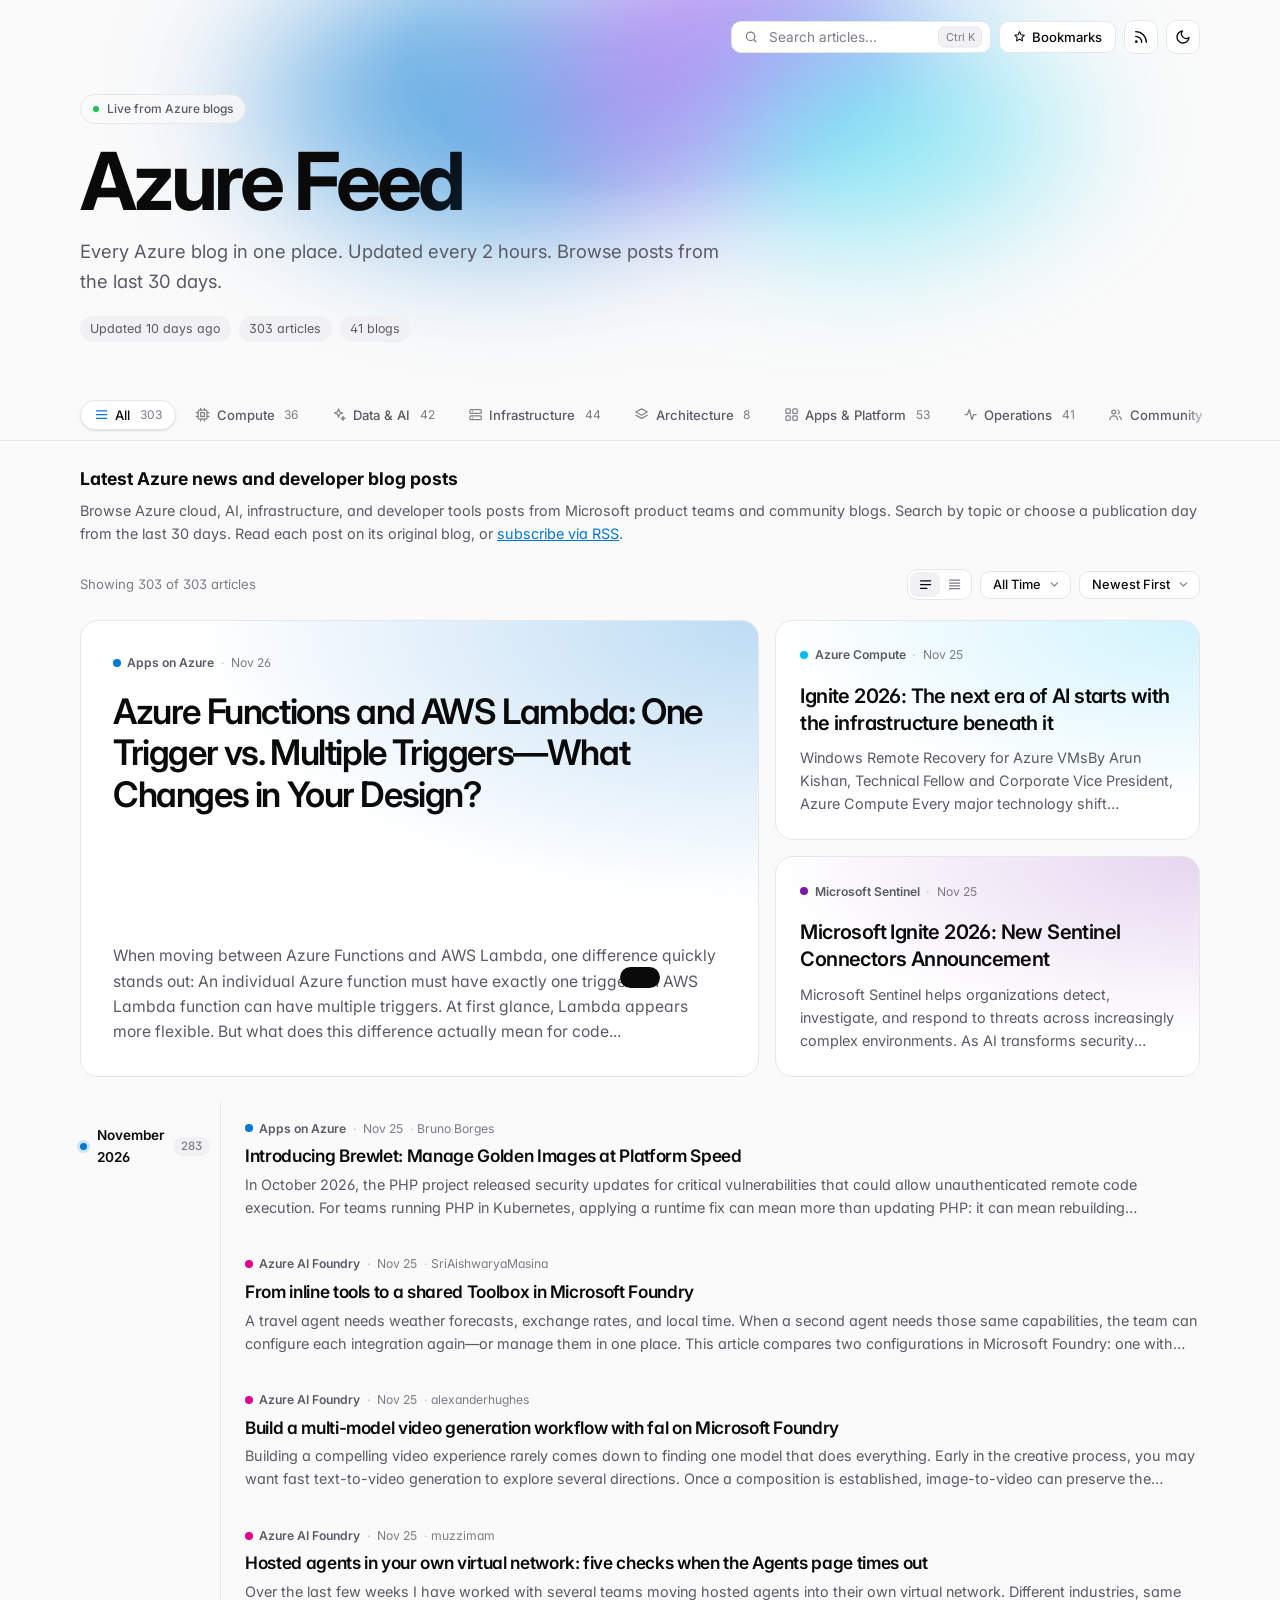
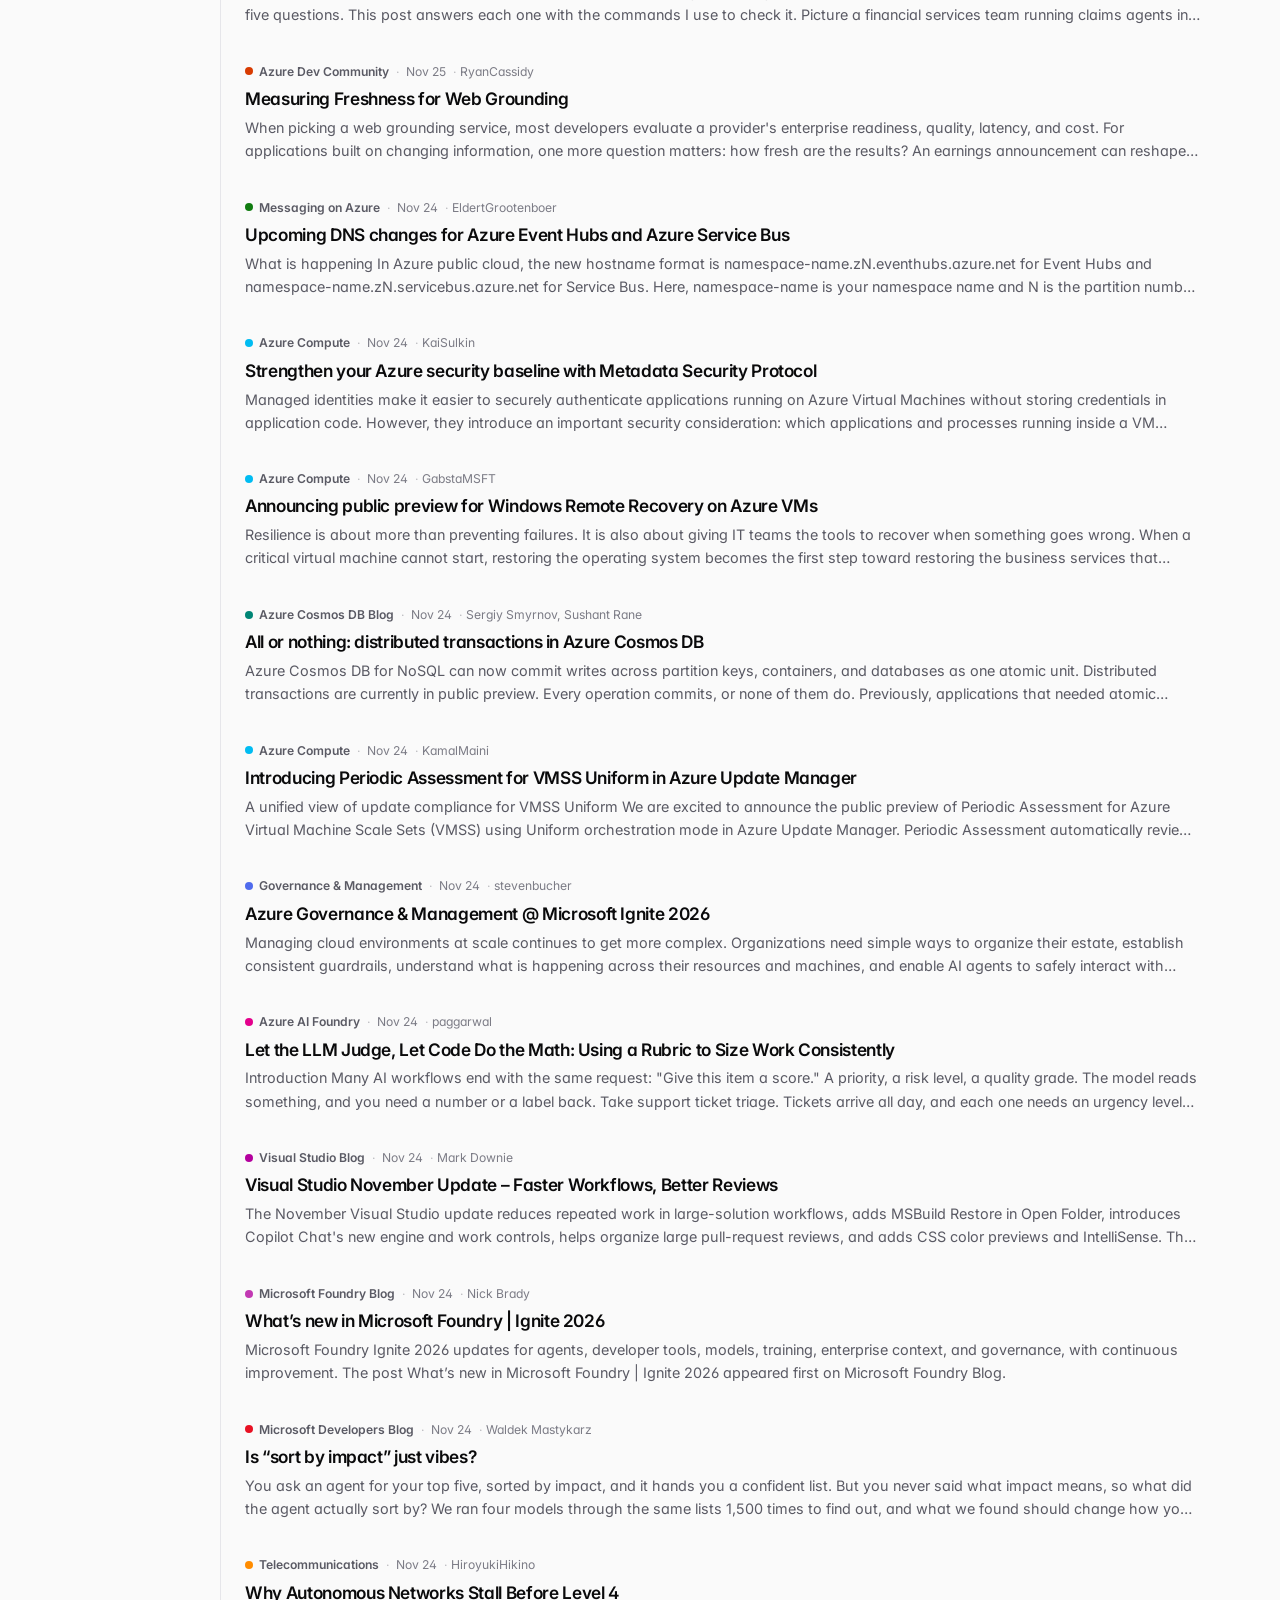
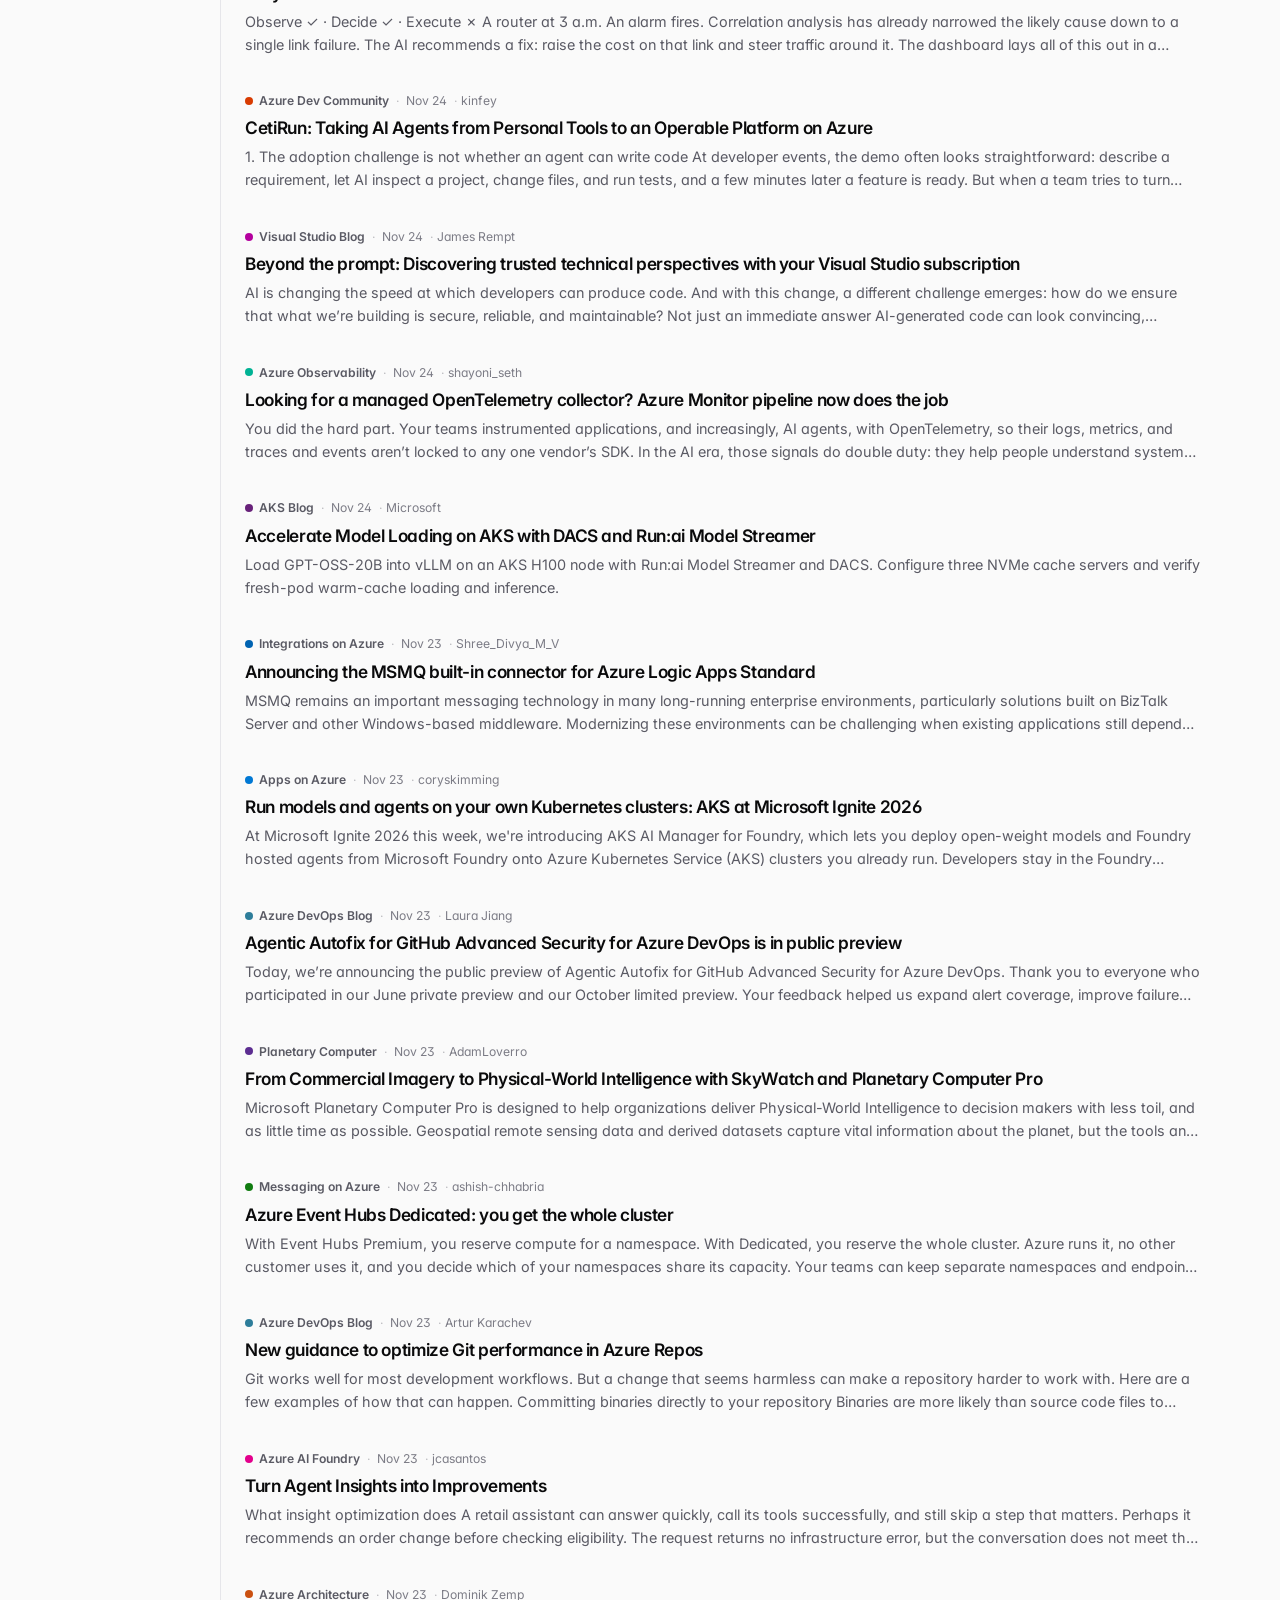
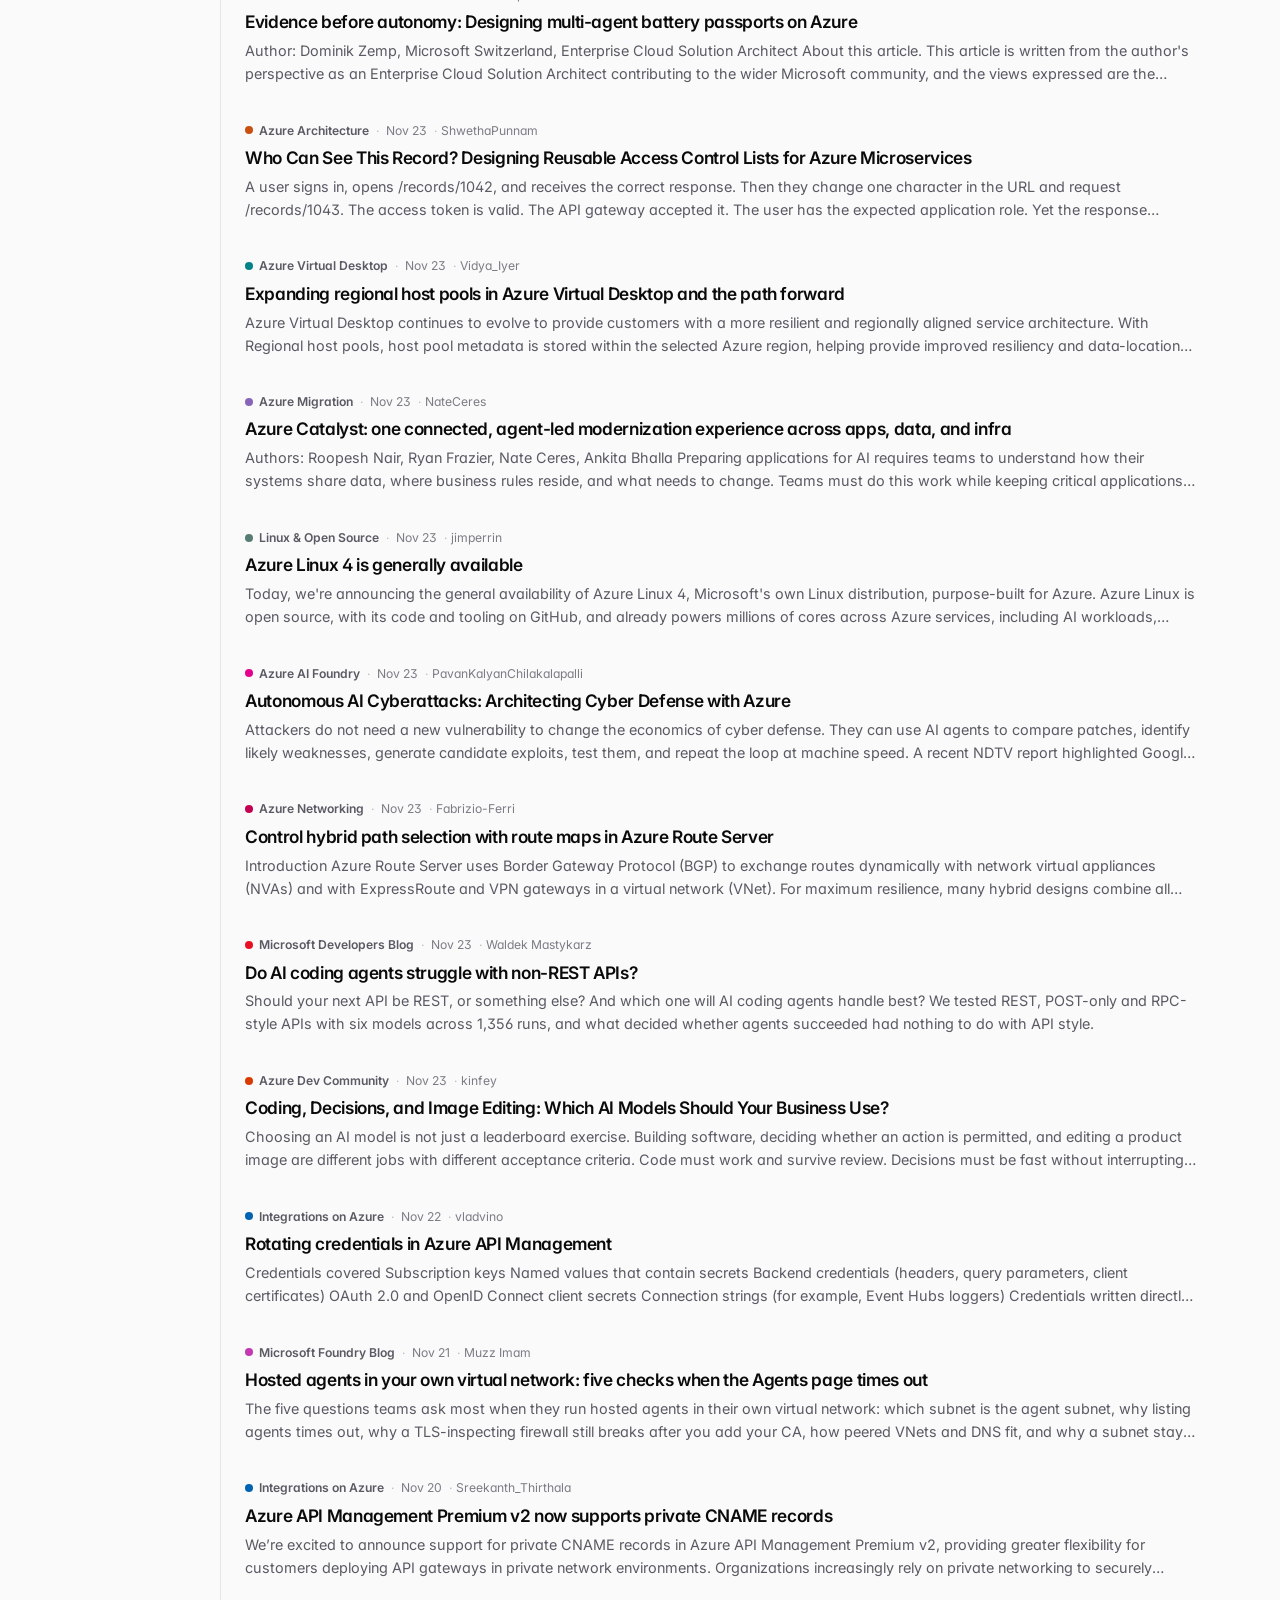
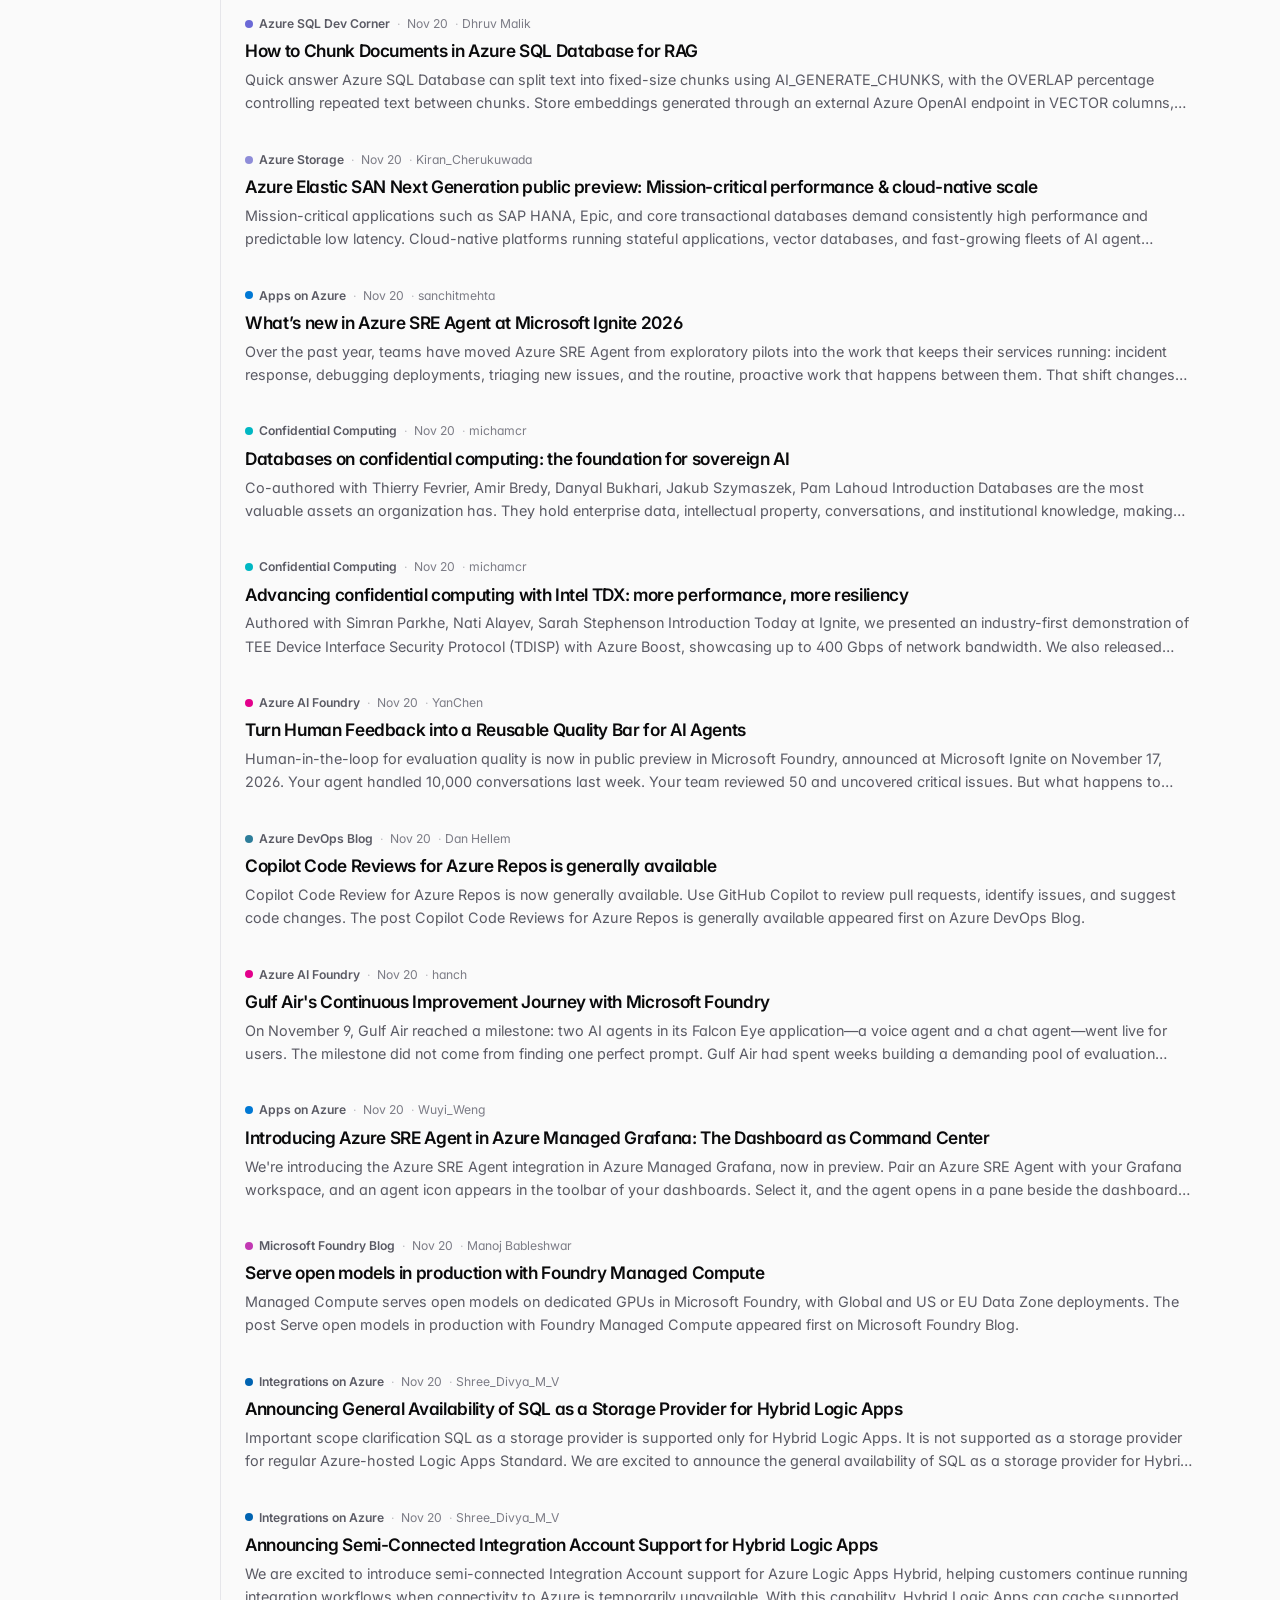
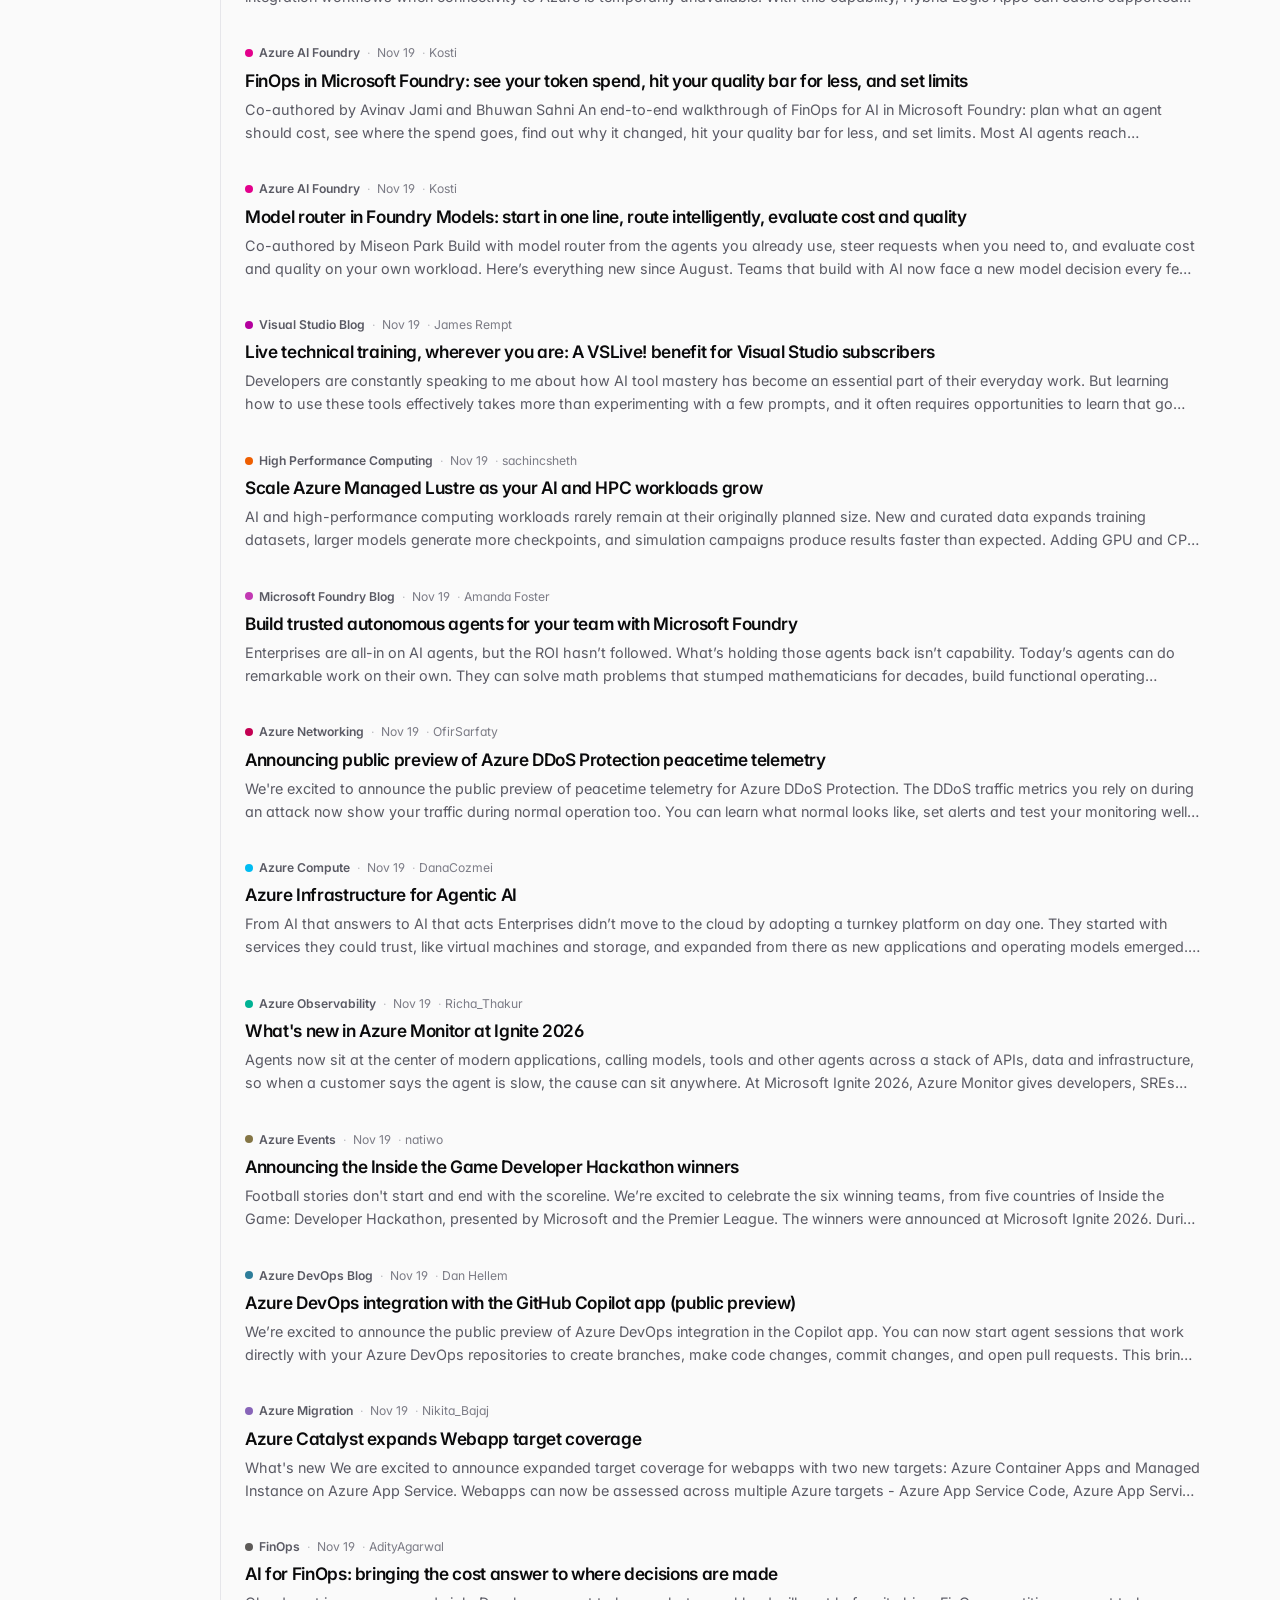
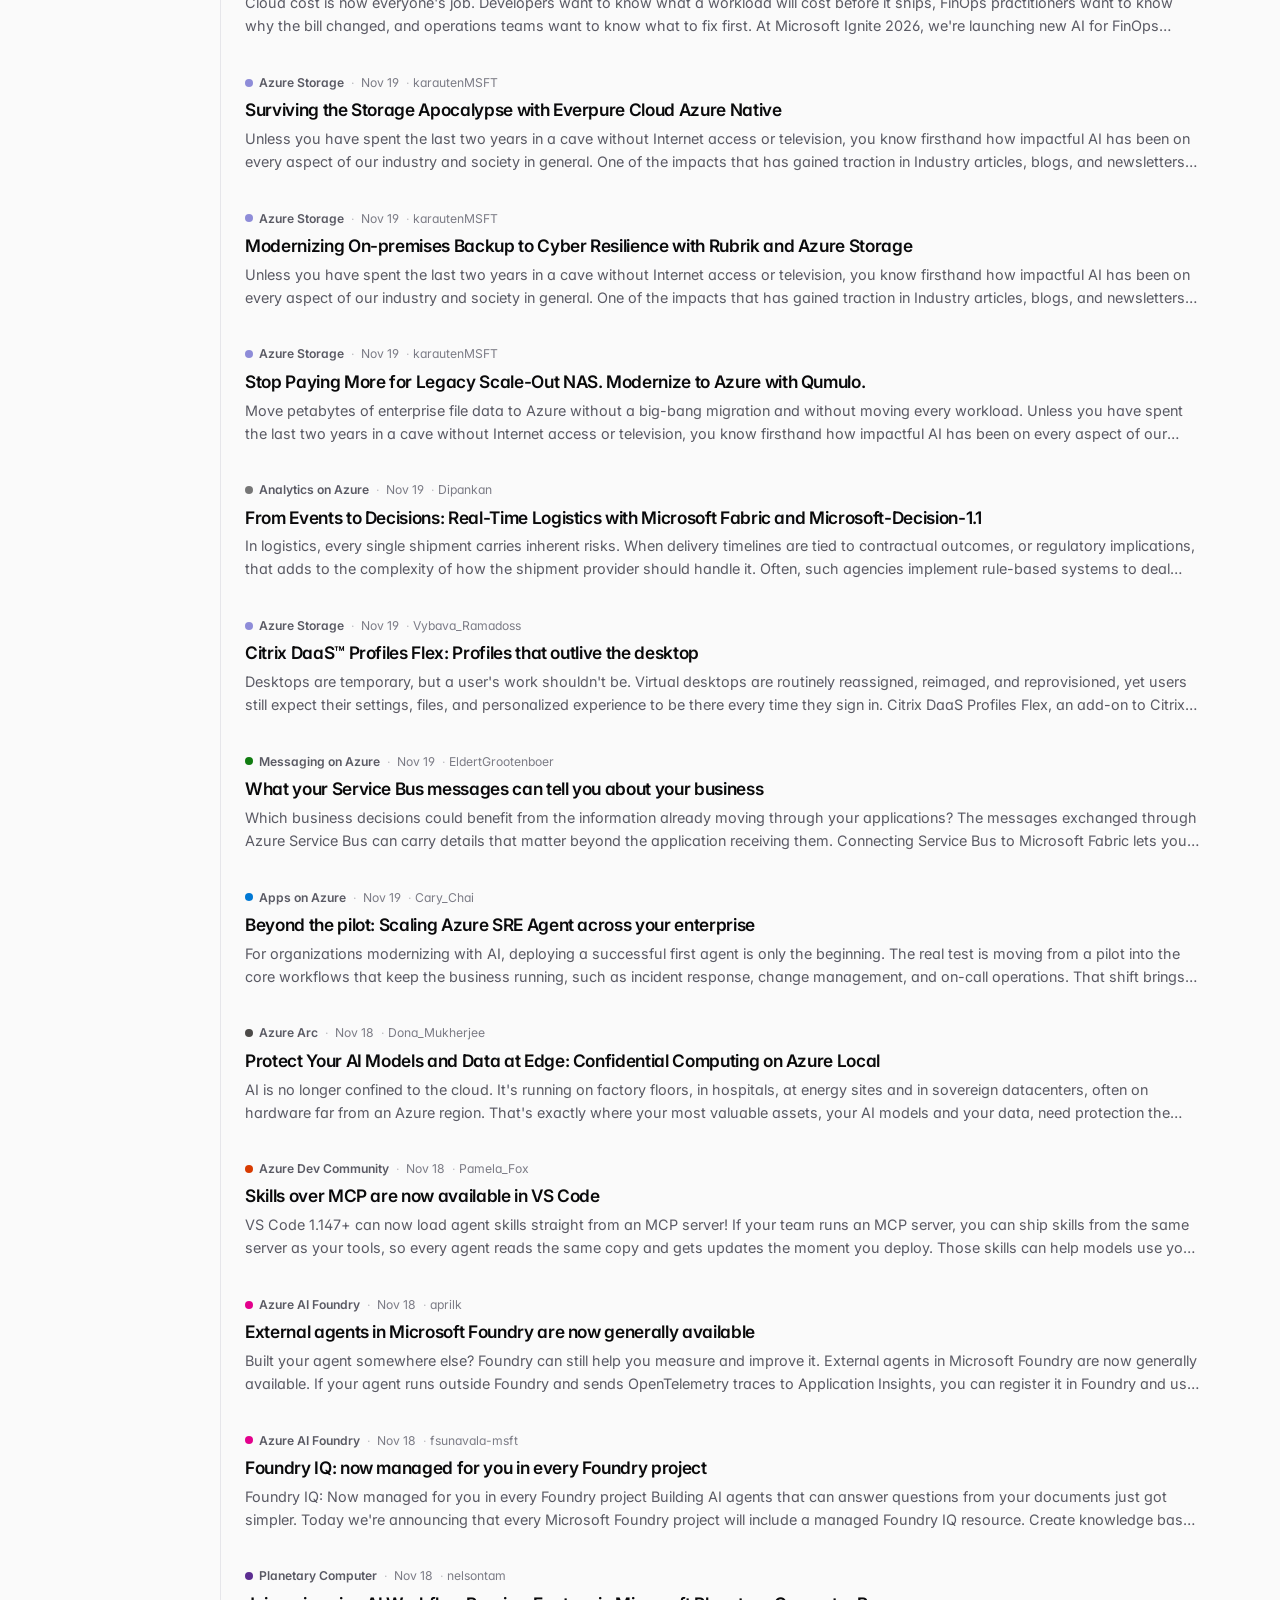
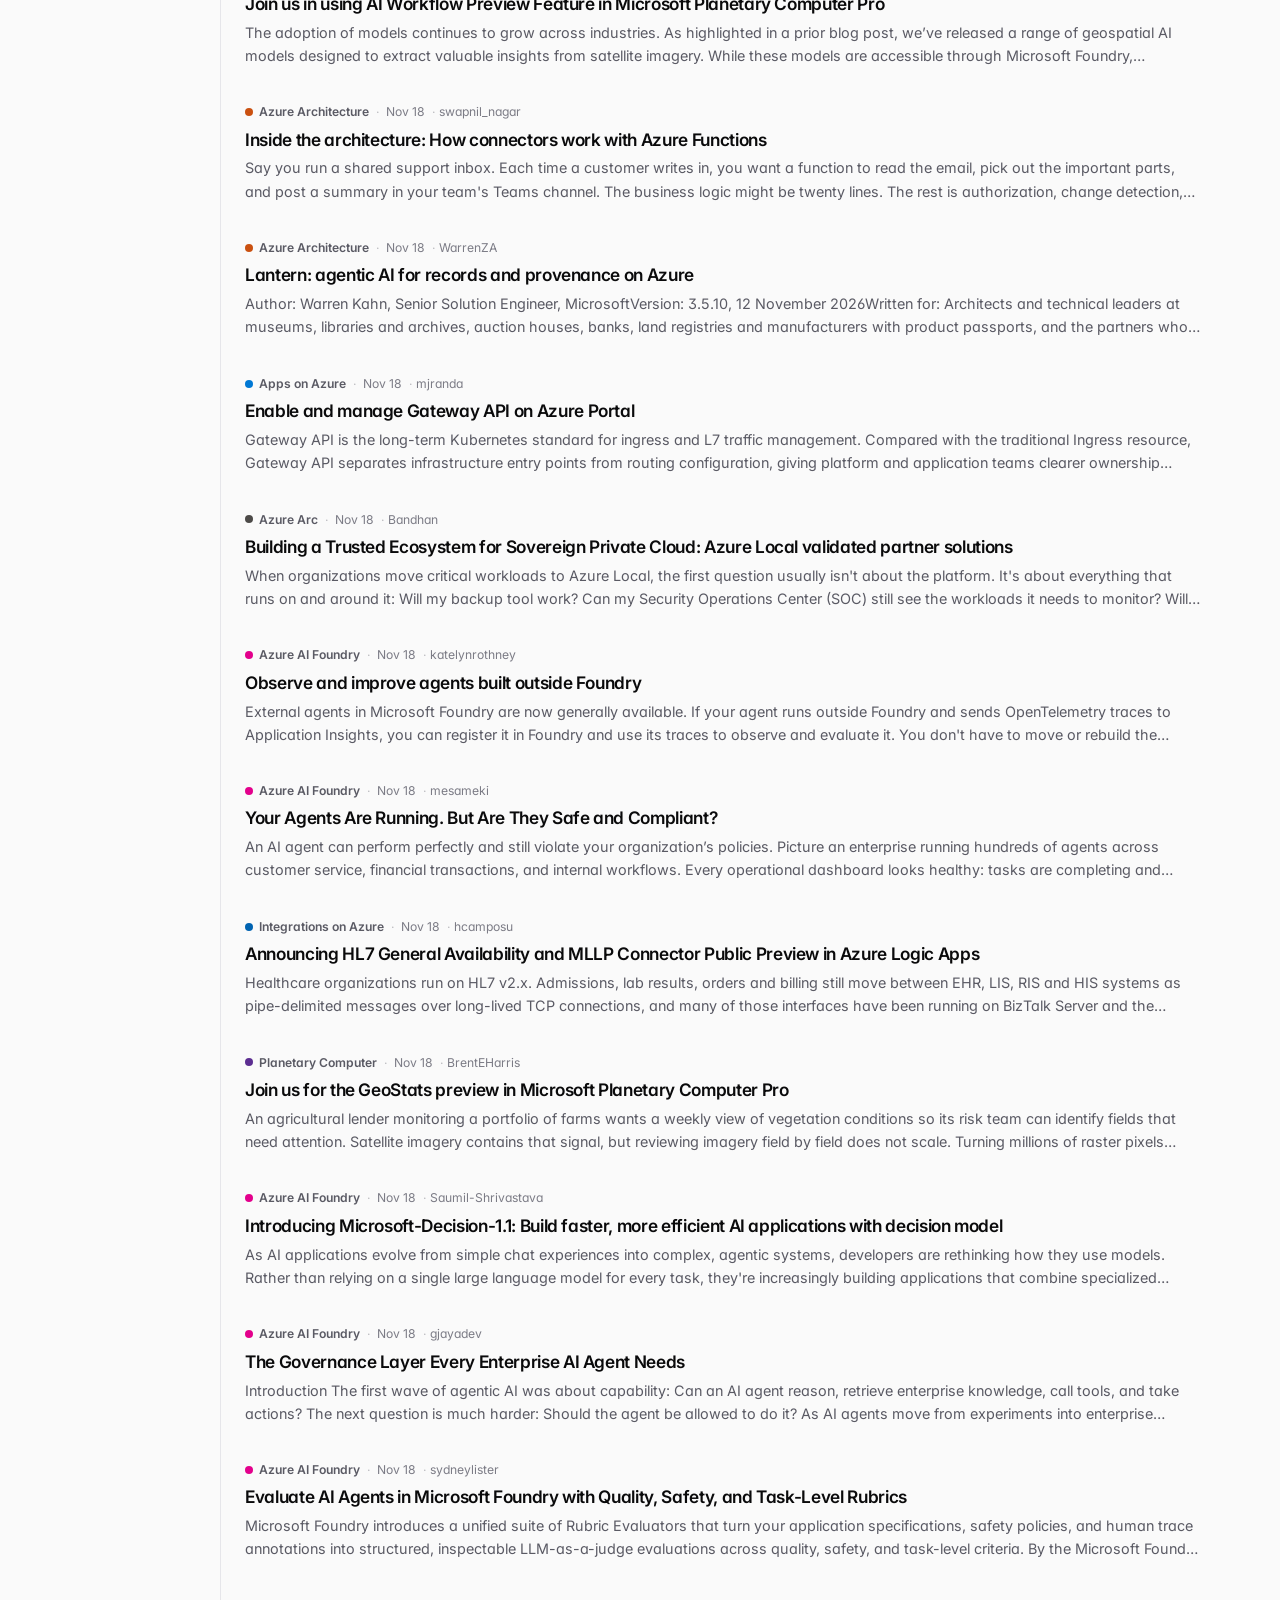
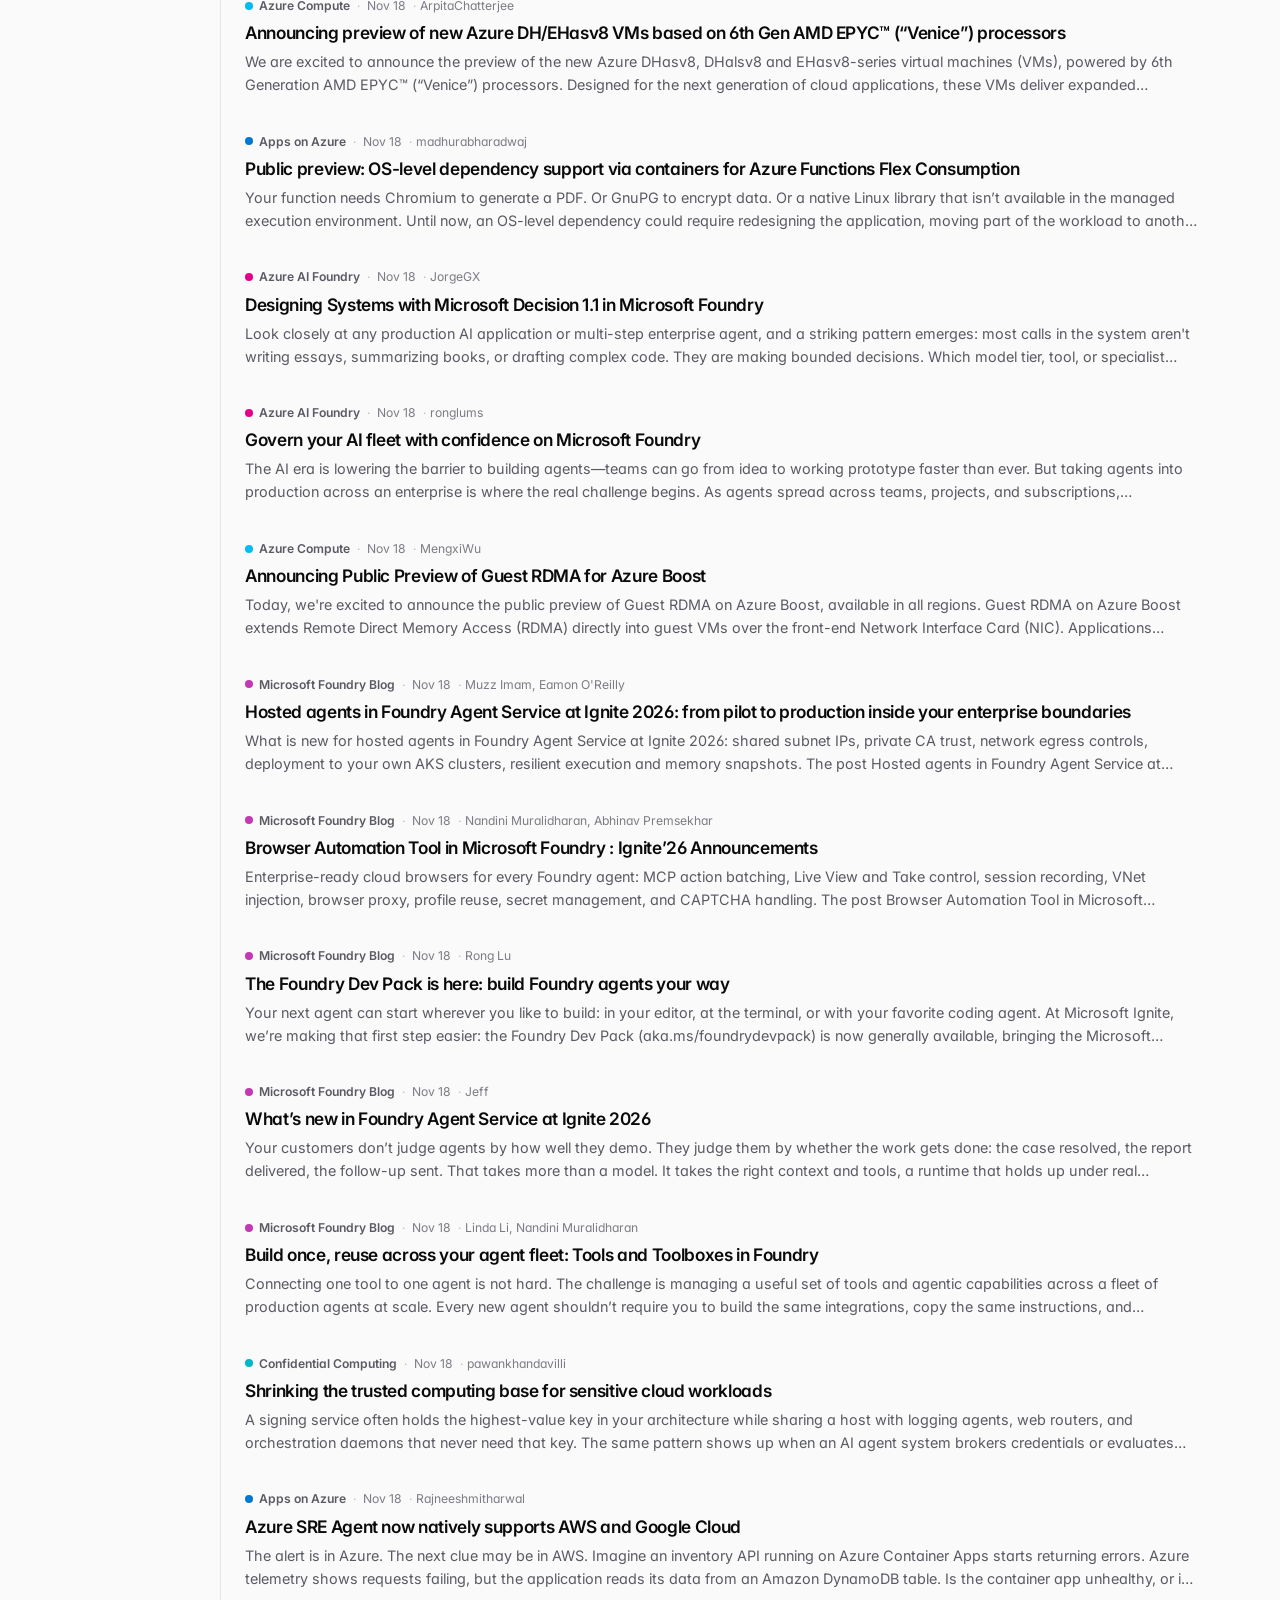
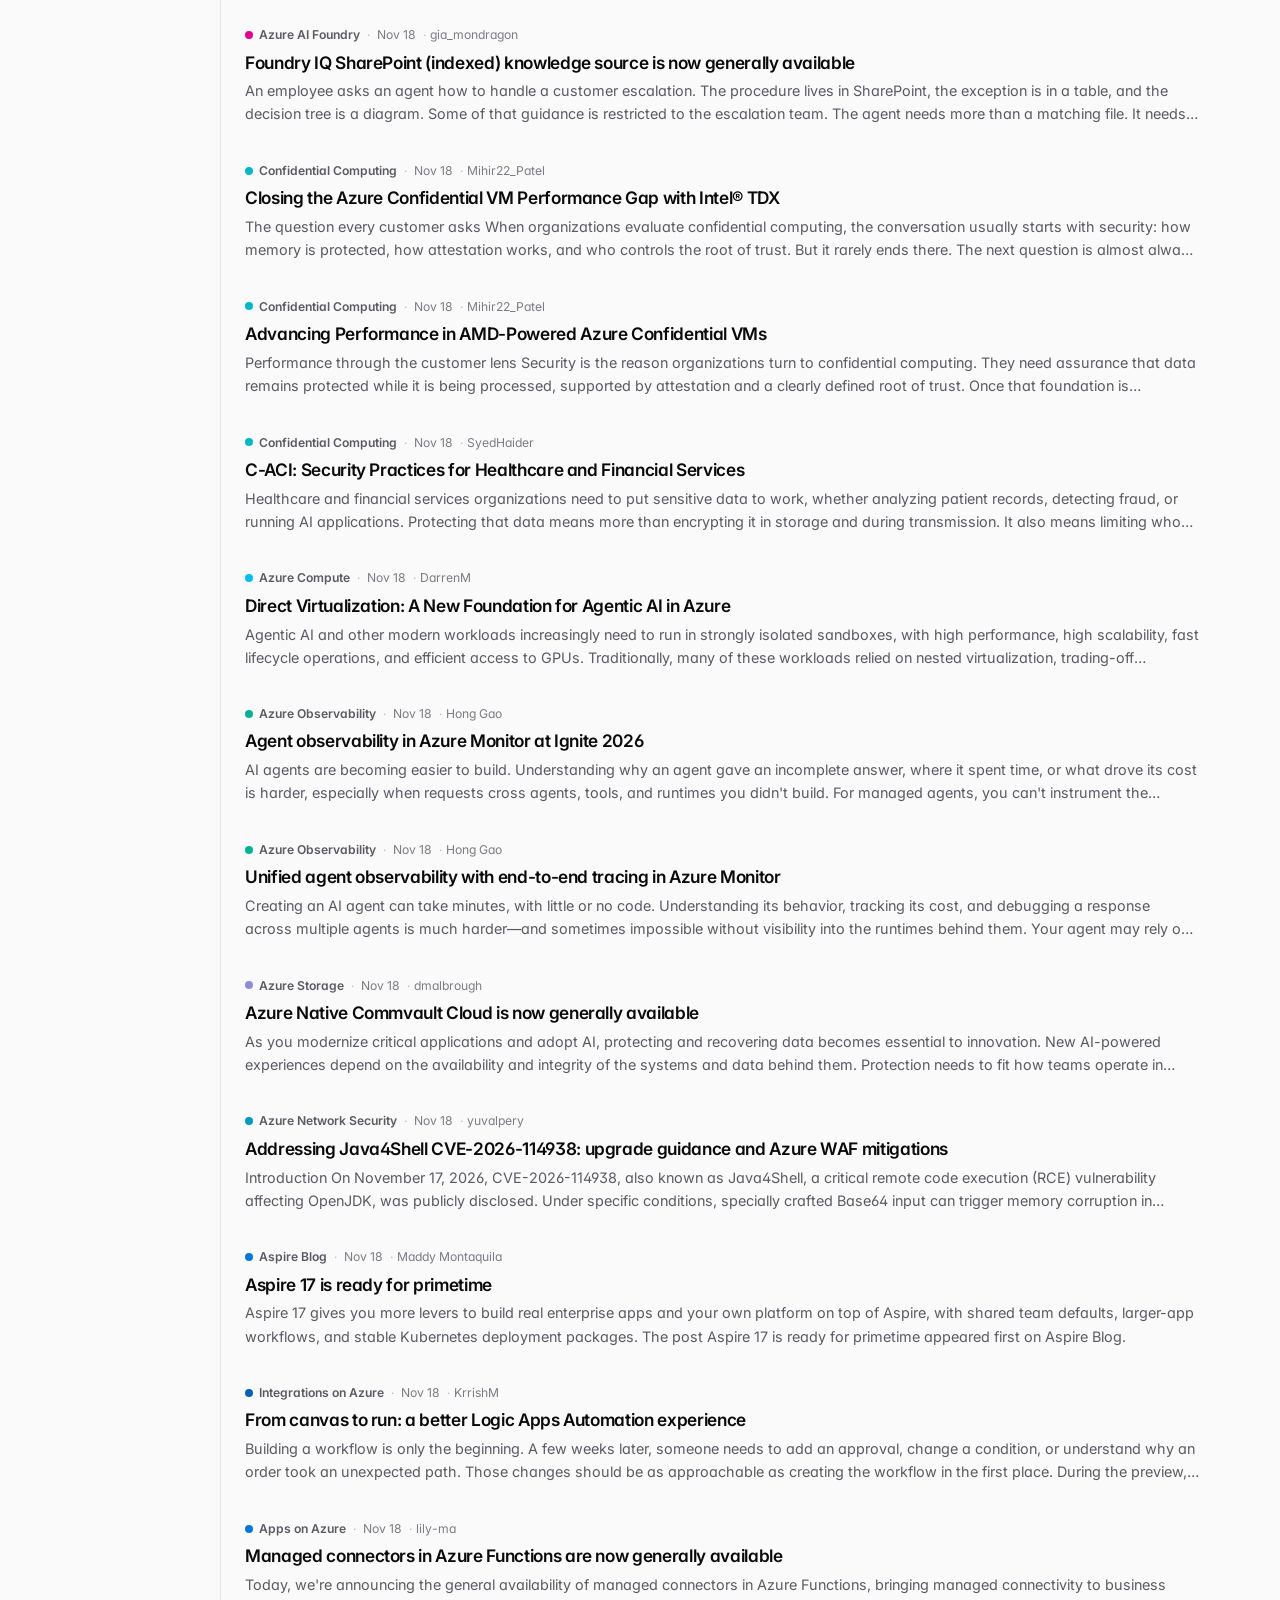
==== commit fd665bb5: "📰 Update Azure blog feeds - 2026-11-26 04:11 UTC" ====
--- a/index.html
+++ b/index.html
@@ -154,9 +154,15 @@
 
     <div class="articles-grid" id="articles-grid">
       <!-- FEED-PREVIEW:START -->
+<article class="article-card"><div class="card-top"><span>Apps on Azure</span> &middot; <time datetime="2026-11-26T02:28:19+00:00">Nov 26, 2026</time></div><h3 class="article-title"><a href="https://techcommunity.microsoft.com/t5/apps-on-azure-blog/azure-functions-and-aws-lambda-one-trigger-vs-multiple-triggers/ba-p/4574749" rel="noopener">Azure Functions and AWS Lambda: One Trigger vs. Multiple Triggers—What Changes in Your Design?</a></h3></article>
+<article class="article-card"><div class="card-top"><span>Azure Compute</span> &middot; <time datetime="2026-11-25T22:26:15+00:00">Nov 25, 2026</time></div><h3 class="article-title"><a href="https://techcommunity.microsoft.com/t5/azure-compute-blog/ignite-2026-the-next-era-of-ai-starts-with-the-infrastructure/ba-p/4574943" rel="noopener">Ignite 2026: The next era of AI starts with the infrastructure beneath it</a></h3></article>
+<article class="article-card"><div class="card-top"><span>Microsoft Sentinel</span> &middot; <time datetime="2026-11-25T21:36:10+00:00">Nov 25, 2026</time></div><h3 class="article-title"><a href="https://techcommunity.microsoft.com/t5/microsoft-sentinel-blog/microsoft-ignite-2026-new-sentinel-connectors-announcement/ba-p/4565258" rel="noopener">Microsoft Ignite 2026: New Sentinel Connectors Announcement</a></h3></article>
+<article class="article-card"><div class="card-top"><span>Apps on Azure</span> &middot; <time datetime="2026-11-25T20:14:07+00:00">Nov 25, 2026</time></div><h3 class="article-title"><a href="https://techcommunity.microsoft.com/t5/apps-on-azure-blog/introducing-brewlet-manage-golden-images-at-platform-speed/ba-p/4576767" rel="noopener">Introducing Brewlet: Manage Golden Images at Platform Speed</a></h3></article>
+<article class="article-card"><div class="card-top"><span>Azure AI Foundry</span> &middot; <time datetime="2026-11-25T18:00:00+00:00">Nov 25, 2026</time></div><h3 class="article-title"><a href="https://techcommunity.microsoft.com/t5/microsoft-foundry-blog/from-inline-tools-to-a-shared-toolbox-in-microsoft-foundry/ba-p/4575475" rel="noopener">From inline tools to a shared Toolbox in Microsoft Foundry</a></h3></article>
+<article class="article-card"><div class="card-top"><span>Azure AI Foundry</span> &middot; <time datetime="2026-11-25T17:32:16+00:00">Nov 25, 2026</time></div><h3 class="article-title"><a href="https://techcommunity.microsoft.com/t5/microsoft-foundry-blog/build-a-multi-model-video-generation-workflow-with-fal-on/ba-p/4573786" rel="noopener">Build a multi-model video generation workflow with fal on Microsoft Foundry</a></h3></article>
+<article class="article-card"><div class="card-top"><span>Azure AI Foundry</span> &middot; <time datetime="2026-11-25T17:00:00+00:00">Nov 25, 2026</time></div><h3 class="article-title"><a href="https://techcommunity.microsoft.com/t5/microsoft-foundry-blog/hosted-agents-in-your-own-virtual-network-five-checks-when-the/ba-p/4575468" rel="noopener">Hosted agents in your own virtual network: five checks when the Agents page times out</a></h3></article>
 <article class="article-card"><div class="card-top"><span>Azure Dev Community</span> &middot; <time datetime="2026-11-25T05:15:00+00:00">Nov 25, 2026</time></div><h3 class="article-title"><a href="https://techcommunity.microsoft.com/t5/microsoft-developer-community/measuring-freshness-for-web-grounding/ba-p/4576396" rel="noopener">Measuring Freshness for Web Grounding</a></h3></article>
 <article class="article-card"><div class="card-top"><span>Messaging on Azure</span> &middot; <time datetime="2026-11-24T23:43:01+00:00">Nov 24, 2026</time></div><h3 class="article-title"><a href="https://techcommunity.microsoft.com/t5/messaging-on-azure-blog/upcoming-dns-changes-for-azure-event-hubs-and-azure-service-bus/ba-p/4576442" rel="noopener">Upcoming DNS changes for Azure Event Hubs and Azure Service Bus</a></h3></article>
-<article class="article-card"><div class="card-top"><span>Azure Compute</span> &middot; <time datetime="2026-11-24T23:34:39+00:00">Nov 24, 2026</time></div><h3 class="article-title"><a href="https://techcommunity.microsoft.com/t5/azure-compute-blog/ignite-2026-the-next-era-of-ai-starts-with-the-infrastructure/ba-p/4574943" rel="noopener">Ignite 2026: The next era of AI starts with the infrastructure beneath it</a></h3></article>
 <article class="article-card"><div class="card-top"><span>Azure Compute</span> &middot; <time datetime="2026-11-24T21:52:02+00:00">Nov 24, 2026</time></div><h3 class="article-title"><a href="https://techcommunity.microsoft.com/t5/azure-compute-blog/strengthen-your-azure-security-baseline-with-metadata-security/ba-p/4576391" rel="noopener">Strengthen your Azure security baseline with Metadata Security Protocol</a></h3></article>
 <article class="article-card"><div class="card-top"><span>Azure Compute</span> &middot; <time datetime="2026-11-24T21:51:38+00:00">Nov 24, 2026</time></div><h3 class="article-title"><a href="https://techcommunity.microsoft.com/t5/azure-compute-blog/announcing-public-preview-for-windows-remote-recovery-on-azure/ba-p/4576401" rel="noopener">Announcing public preview for Windows Remote Recovery on Azure VMs</a></h3></article>
 <article class="article-card"><div class="card-top"><span>Azure Cosmos DB Blog</span> &middot; <time datetime="2026-11-24T21:39:03+00:00">Nov 24, 2026</time></div><h3 class="article-title"><a href="https://devblogs.microsoft.com/cosmosdb/all-or-nothing-distributed-transactions-in-azure-cosmos-db/" rel="noopener">All or nothing: distributed transactions in Azure Cosmos DB</a></h3></article>
@@ -172,18 +178,12 @@
 <article class="article-card"><div class="card-top"><span>Azure Observability</span> &middot; <time datetime="2026-11-24T01:26:25+00:00">Nov 24, 2026</time></div><h3 class="article-title"><a href="https://techcommunity.microsoft.com/t5/azure-observability-blog/looking-for-a-managed-opentelemetry-collector-azure-monitor/ba-p/4576014" rel="noopener">Looking for a managed OpenTelemetry collector? Azure Monitor pipeline now does the job</a></h3></article>
 <article class="article-card"><div class="card-top"><span>AKS Blog</span> &middot; <time datetime="2026-11-24T00:00:00+00:00">Nov 24, 2026</time></div><h3 class="article-title"><a href="https://blog.aks.azure.com/2026/11/24/dacs-runai-model-loading" rel="noopener">Accelerate Model Loading on AKS with DACS and Run:ai Model Streamer</a></h3></article>
 <article class="article-card"><div class="card-top"><span>Integrations on Azure</span> &middot; <time datetime="2026-11-23T23:54:23+00:00">Nov 23, 2026</time></div><h3 class="article-title"><a href="https://techcommunity.microsoft.com/t5/azure-integration-services-blog/announcing-the-msmq-built-in-connector-for-azure-logic-apps/ba-p/4574215" rel="noopener">Announcing the MSMQ built-in connector for Azure Logic Apps Standard</a></h3></article>
-<article class="article-card"><div class="card-top"><span>Microsoft Sentinel</span> &middot; <time datetime="2026-11-23T22:53:24+00:00">Nov 23, 2026</time></div><h3 class="article-title"><a href="https://techcommunity.microsoft.com/t5/microsoft-sentinel-blog/microsoft-ignite-2026-new-sentinel-connectors-announcement/ba-p/4565258" rel="noopener">Microsoft Ignite 2026: New Sentinel Connectors Announcement</a></h3></article>
 <article class="article-card"><div class="card-top"><span>Apps on Azure</span> &middot; <time datetime="2026-11-23T21:52:07+00:00">Nov 23, 2026</time></div><h3 class="article-title"><a href="https://techcommunity.microsoft.com/t5/apps-on-azure-blog/run-models-and-agents-on-your-own-kubernetes-clusters-aks-at/ba-p/4573912" rel="noopener">Run models and agents on your own Kubernetes clusters: AKS at Microsoft Ignite 2026</a></h3></article>
 <article class="article-card"><div class="card-top"><span>Azure DevOps Blog</span> &middot; <time datetime="2026-11-23T20:21:42+00:00">Nov 23, 2026</time></div><h3 class="article-title"><a href="https://devblogs.microsoft.com/devops/agentic-autofix-for-advanced-security-for-azure-devops-public-preview/" rel="noopener">Agentic Autofix for GitHub Advanced Security for Azure DevOps is in public preview</a></h3></article>
 <article class="article-card"><div class="card-top"><span>Planetary Computer</span> &middot; <time datetime="2026-11-23T19:31:36+00:00">Nov 23, 2026</time></div><h3 class="article-title"><a href="https://techcommunity.microsoft.com/t5/microsoft-planetary-computer/from-commercial-imagery-to-physical-world-intelligence-with/ba-p/4572066" rel="noopener">From Commercial Imagery to Physical-World Intelligence with SkyWatch and Planetary Computer Pro</a></h3></article>
 <article class="article-card"><div class="card-top"><span>Messaging on Azure</span> &middot; <time datetime="2026-11-23T18:16:00+00:00">Nov 23, 2026</time></div><h3 class="article-title"><a href="https://techcommunity.microsoft.com/t5/messaging-on-azure-blog/azure-event-hubs-dedicated-you-get-the-whole-cluster/ba-p/4576001" rel="noopener">Azure Event Hubs Dedicated: you get the whole cluster</a></h3></article>
 <article class="article-card"><div class="card-top"><span>Azure DevOps Blog</span> &middot; <time datetime="2026-11-23T18:00:44+00:00">Nov 23, 2026</time></div><h3 class="article-title"><a href="https://devblogs.microsoft.com/devops/new-guidance-to-optimize-git-performance-in-azure-repos/" rel="noopener">New guidance to optimize Git performance in Azure Repos</a></h3></article>
 <article class="article-card"><div class="card-top"><span>Azure AI Foundry</span> &middot; <time datetime="2026-11-23T18:00:00+00:00">Nov 23, 2026</time></div><h3 class="article-title"><a href="https://techcommunity.microsoft.com/t5/microsoft-foundry-blog/turn-agent-insights-into-improvements/ba-p/4575204" rel="noopener">Turn Agent Insights into Improvements</a></h3></article>
-<article class="article-card"><div class="card-top"><span>Azure Architecture</span> &middot; <time datetime="2026-11-23T17:37:56+00:00">Nov 23, 2026</time></div><h3 class="article-title"><a href="https://techcommunity.microsoft.com/t5/azure-architecture-blog/evidence-before-autonomy-designing-multi-agent-battery-passports/ba-p/4575061" rel="noopener">Evidence before autonomy: Designing multi-agent battery passports on Azure</a></h3></article>
-<article class="article-card"><div class="card-top"><span>Azure Architecture</span> &middot; <time datetime="2026-11-23T17:36:03+00:00">Nov 23, 2026</time></div><h3 class="article-title"><a href="https://techcommunity.microsoft.com/t5/azure-architecture-blog/who-can-see-this-record-designing-reusable-access-control-lists/ba-p/4575167" rel="noopener">Who Can See This Record? Designing Reusable Access Control Lists for Azure Microservices</a></h3></article>
-<article class="article-card"><div class="card-top"><span>Azure Virtual Desktop</span> &middot; <time datetime="2026-11-23T17:00:00+00:00">Nov 23, 2026</time></div><h3 class="article-title"><a href="https://techcommunity.microsoft.com/t5/azure-virtual-desktop-blog/expanding-regional-host-pools-in-azure-virtual-desktop-and-the/ba-p/4574201" rel="noopener">Expanding regional host pools in Azure Virtual Desktop and the path forward</a></h3></article>
-<article class="article-card"><div class="card-top"><span>Azure Migration</span> &middot; <time datetime="2026-11-23T16:38:42+00:00">Nov 23, 2026</time></div><h3 class="article-title"><a href="https://techcommunity.microsoft.com/t5/azure-migration-and/azure-catalyst-one-connected-agent-led-modernization-experience/ba-p/4573988" rel="noopener">Azure Catalyst: one connected, agent-led modernization experience across apps, data, and infra</a></h3></article>
-<article class="article-card"><div class="card-top"><span>Linux &amp; Open Source</span> &middot; <time datetime="2026-11-23T16:21:37+00:00">Nov 23, 2026</time></div><h3 class="article-title"><a href="https://techcommunity.microsoft.com/t5/linux-and-open-source-blog/azure-linux-4-is-generally-available/ba-p/4573381" rel="noopener">Azure Linux 4 is generally available</a></h3></article>
       <!-- FEED-PREVIEW:END -->
     </div>
   </main>
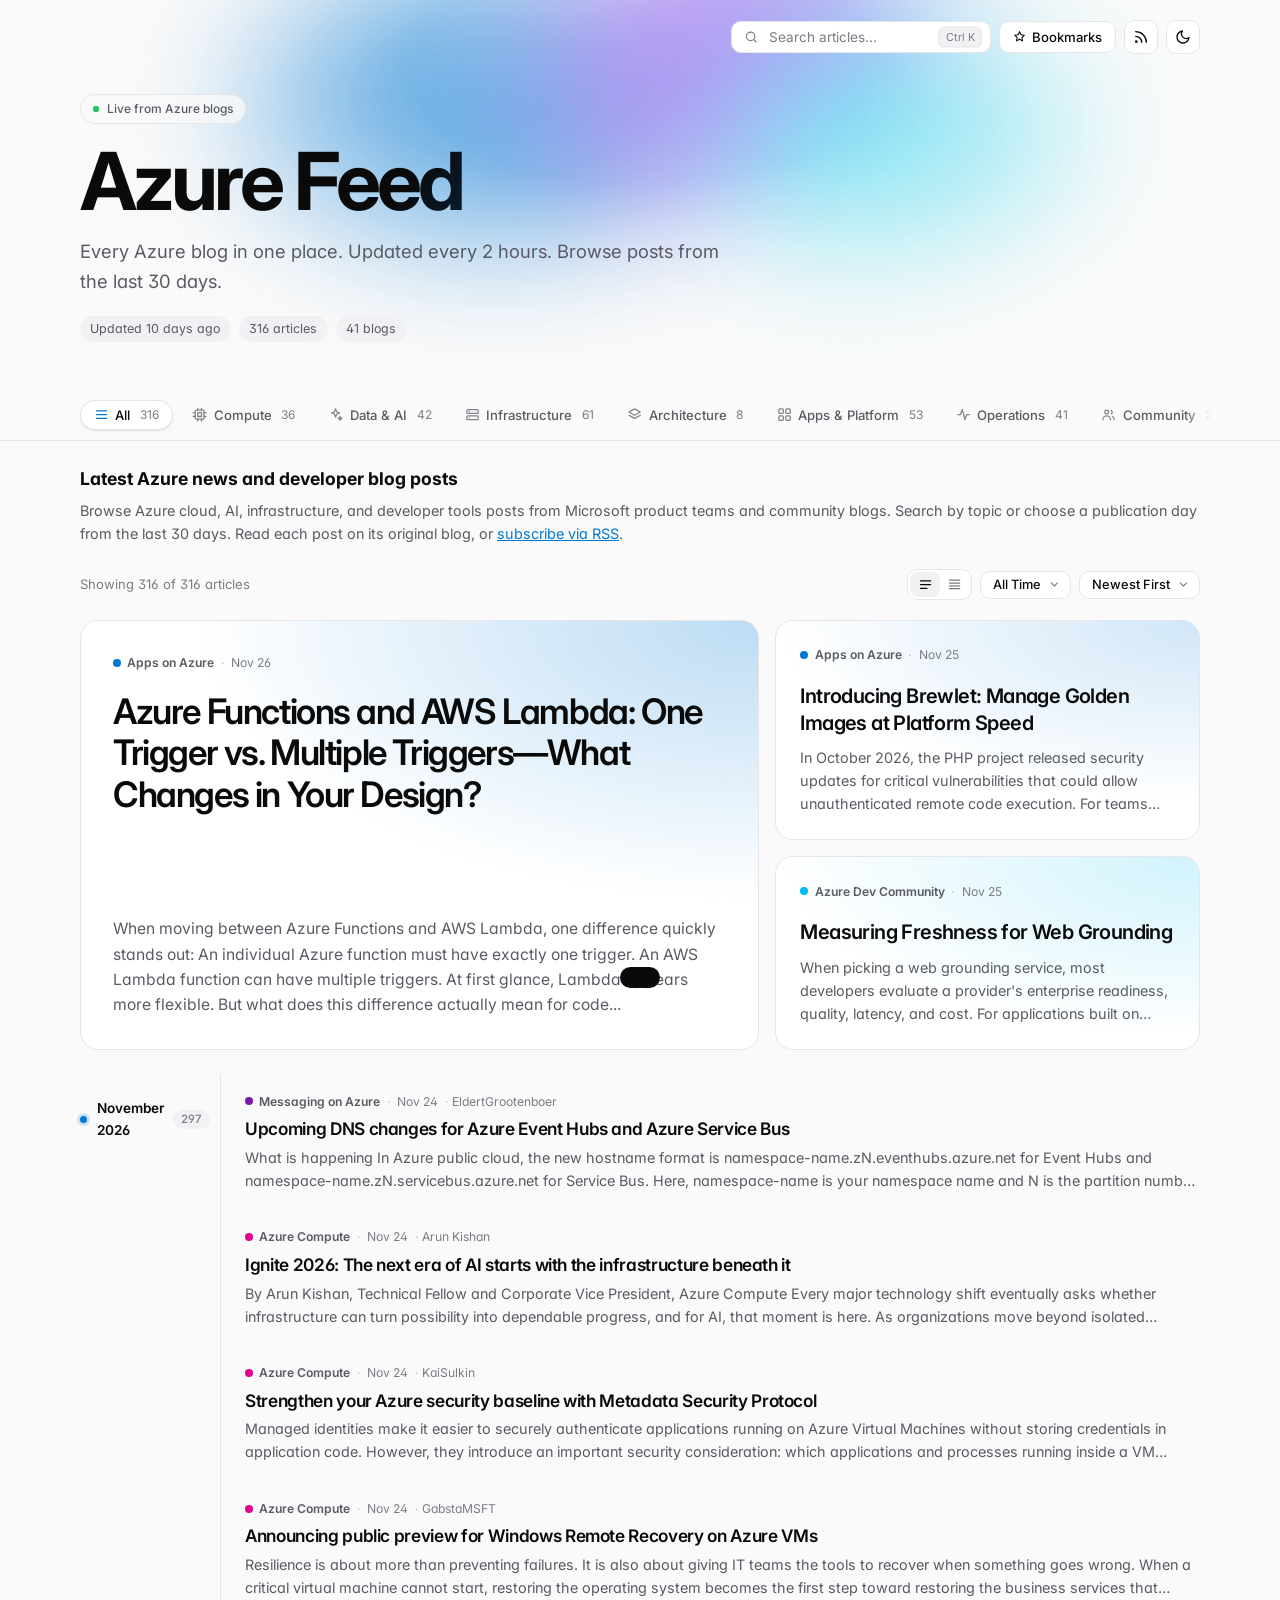
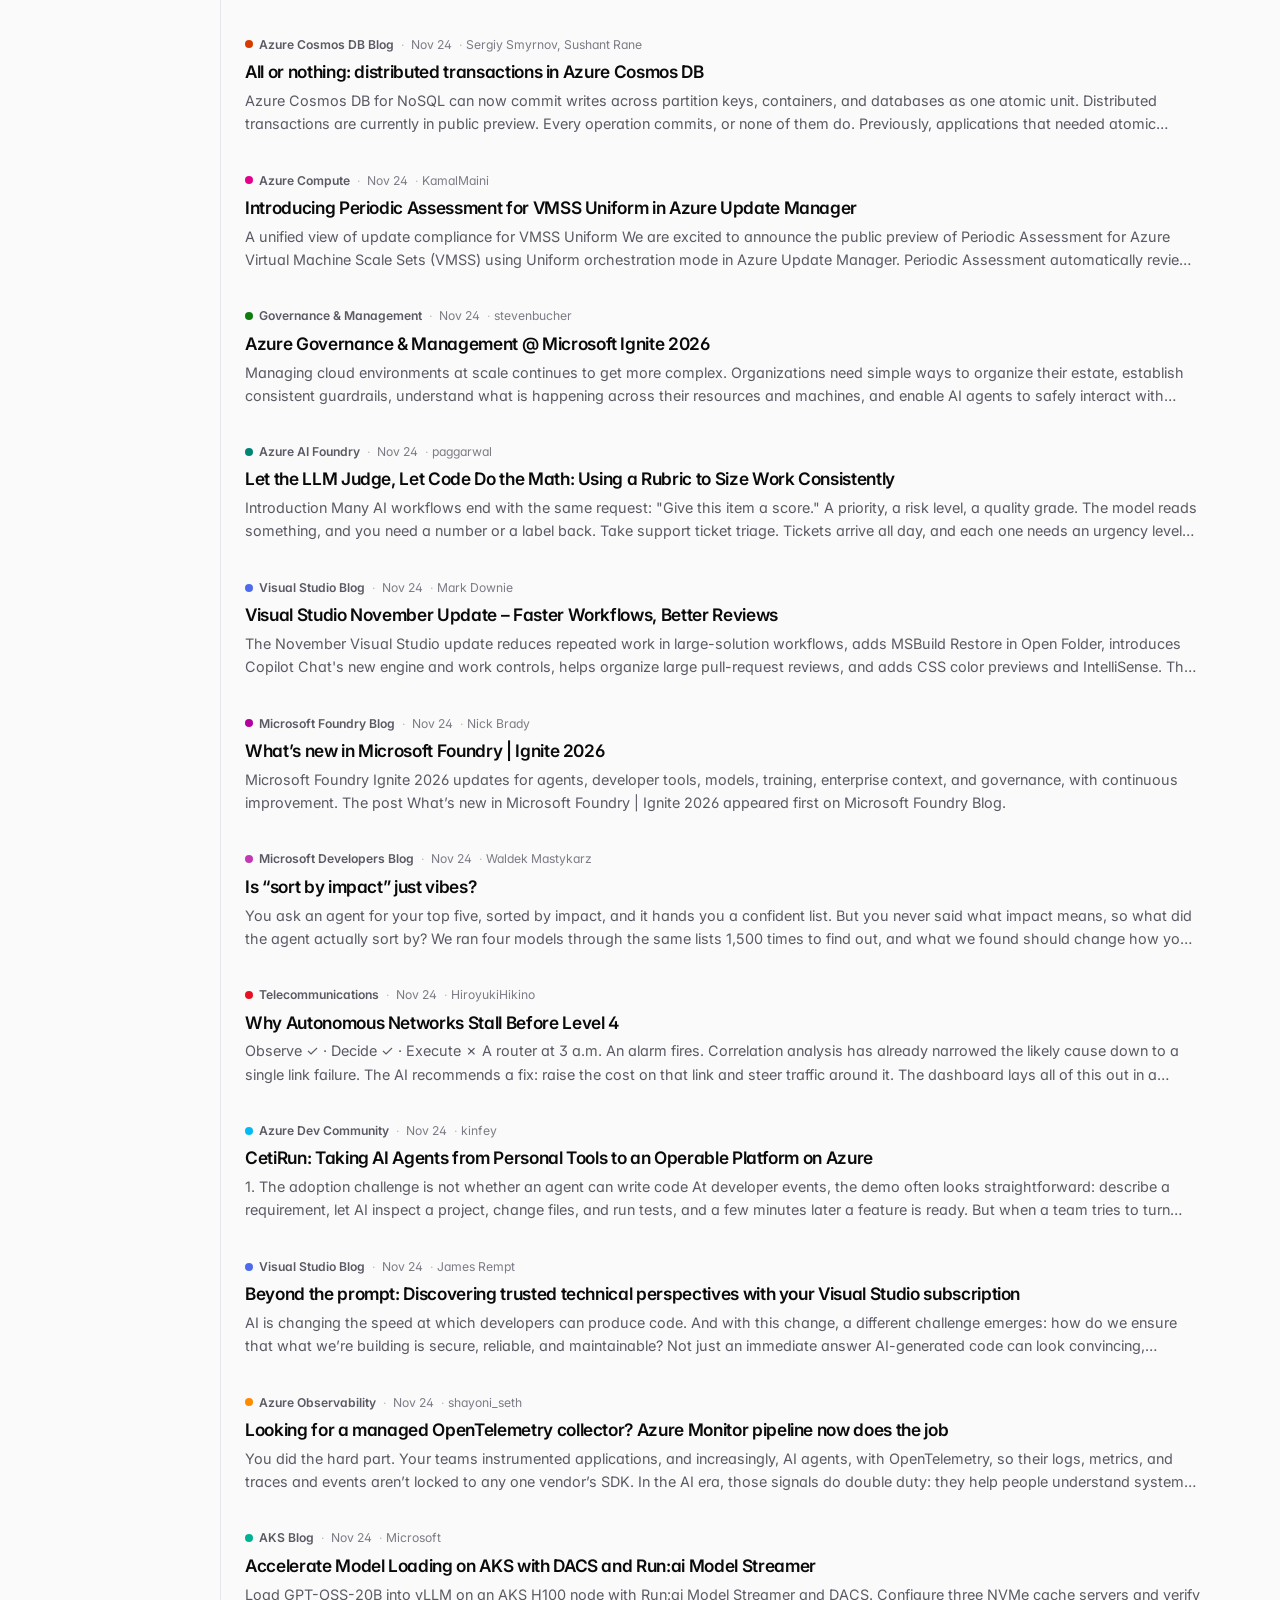
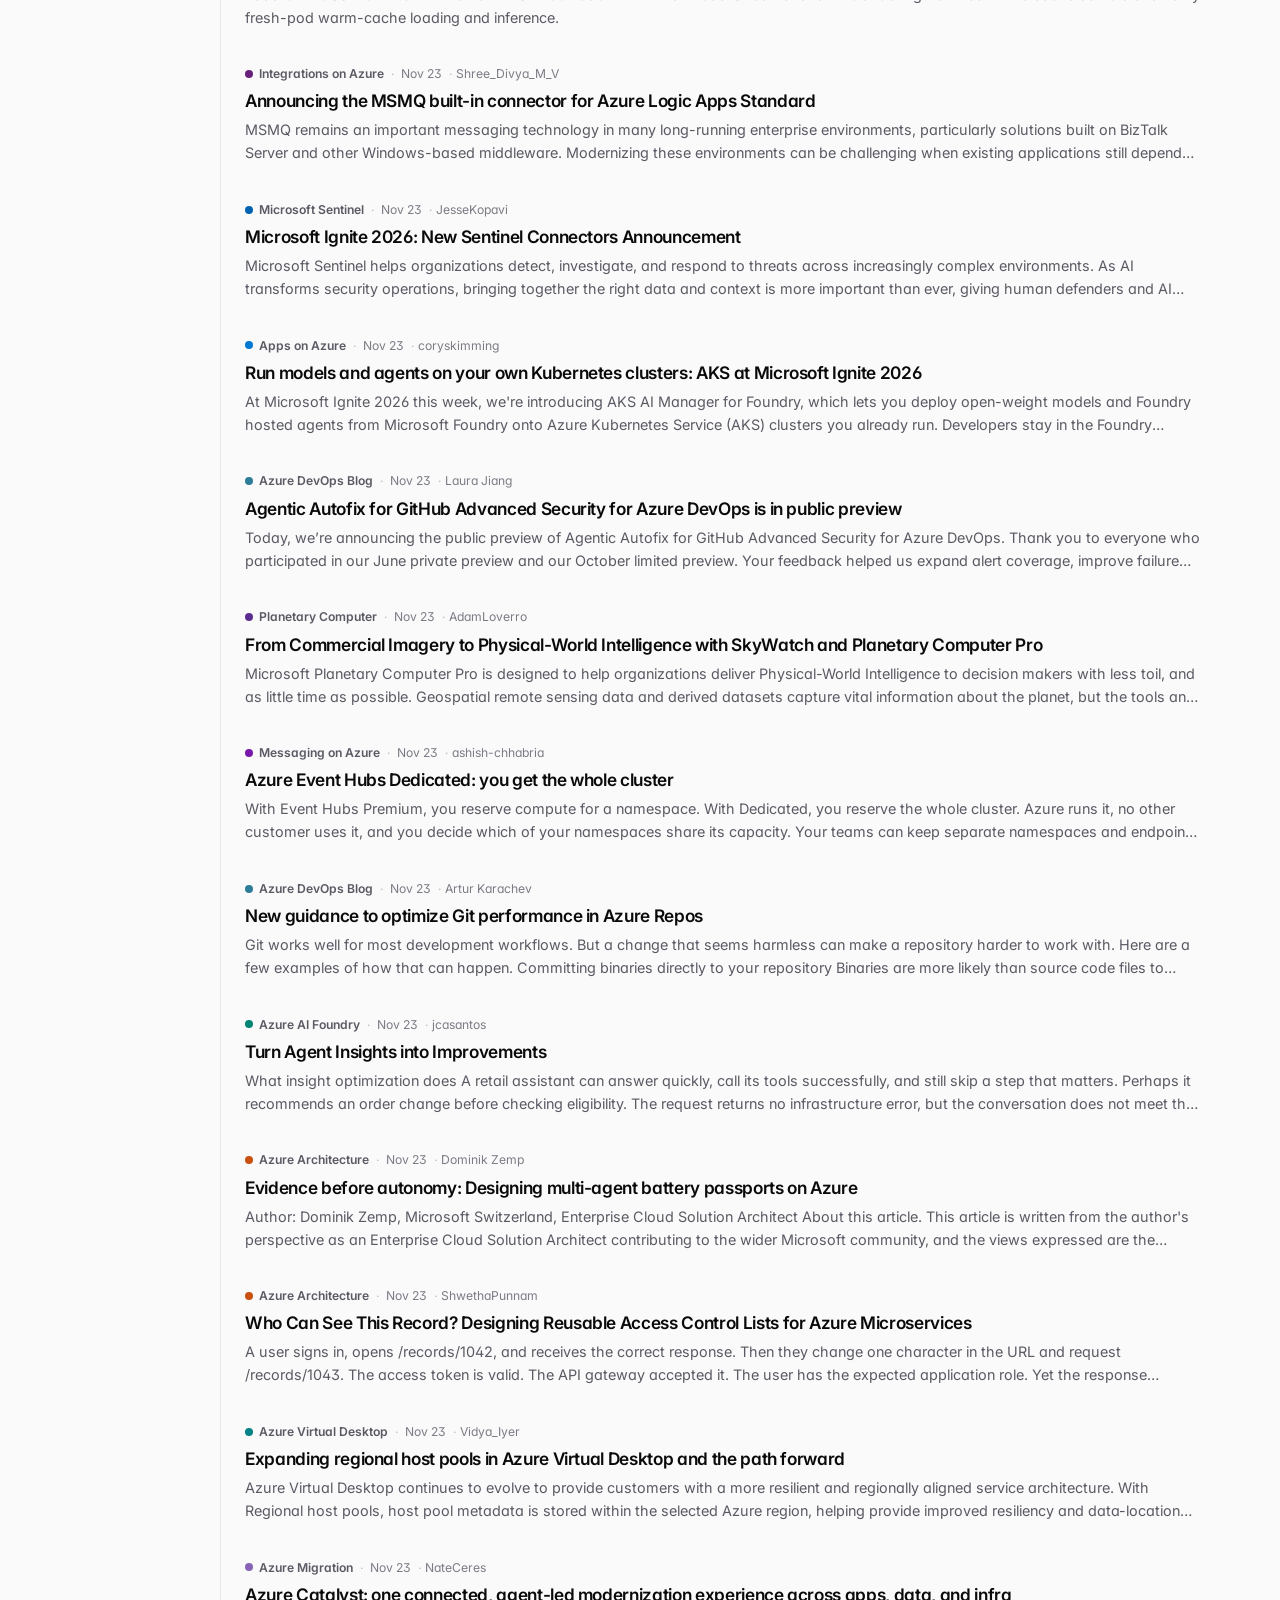
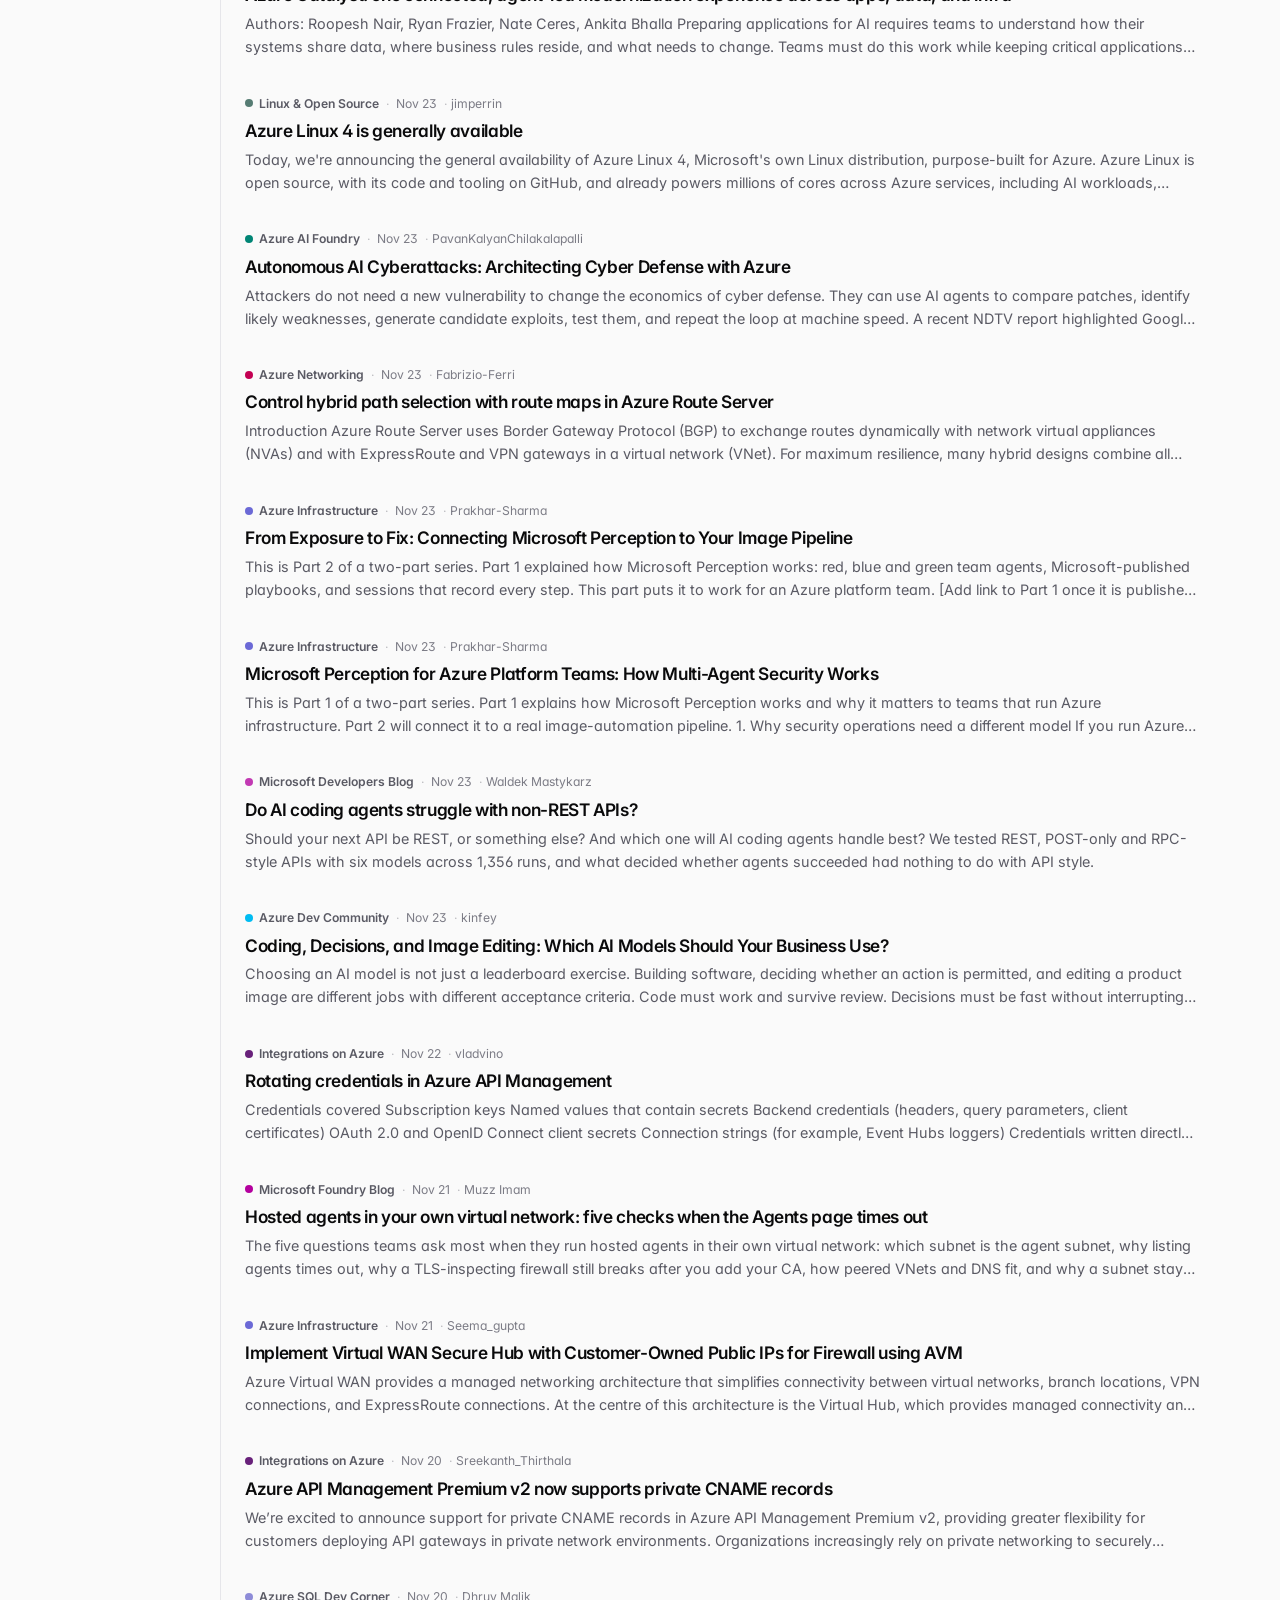
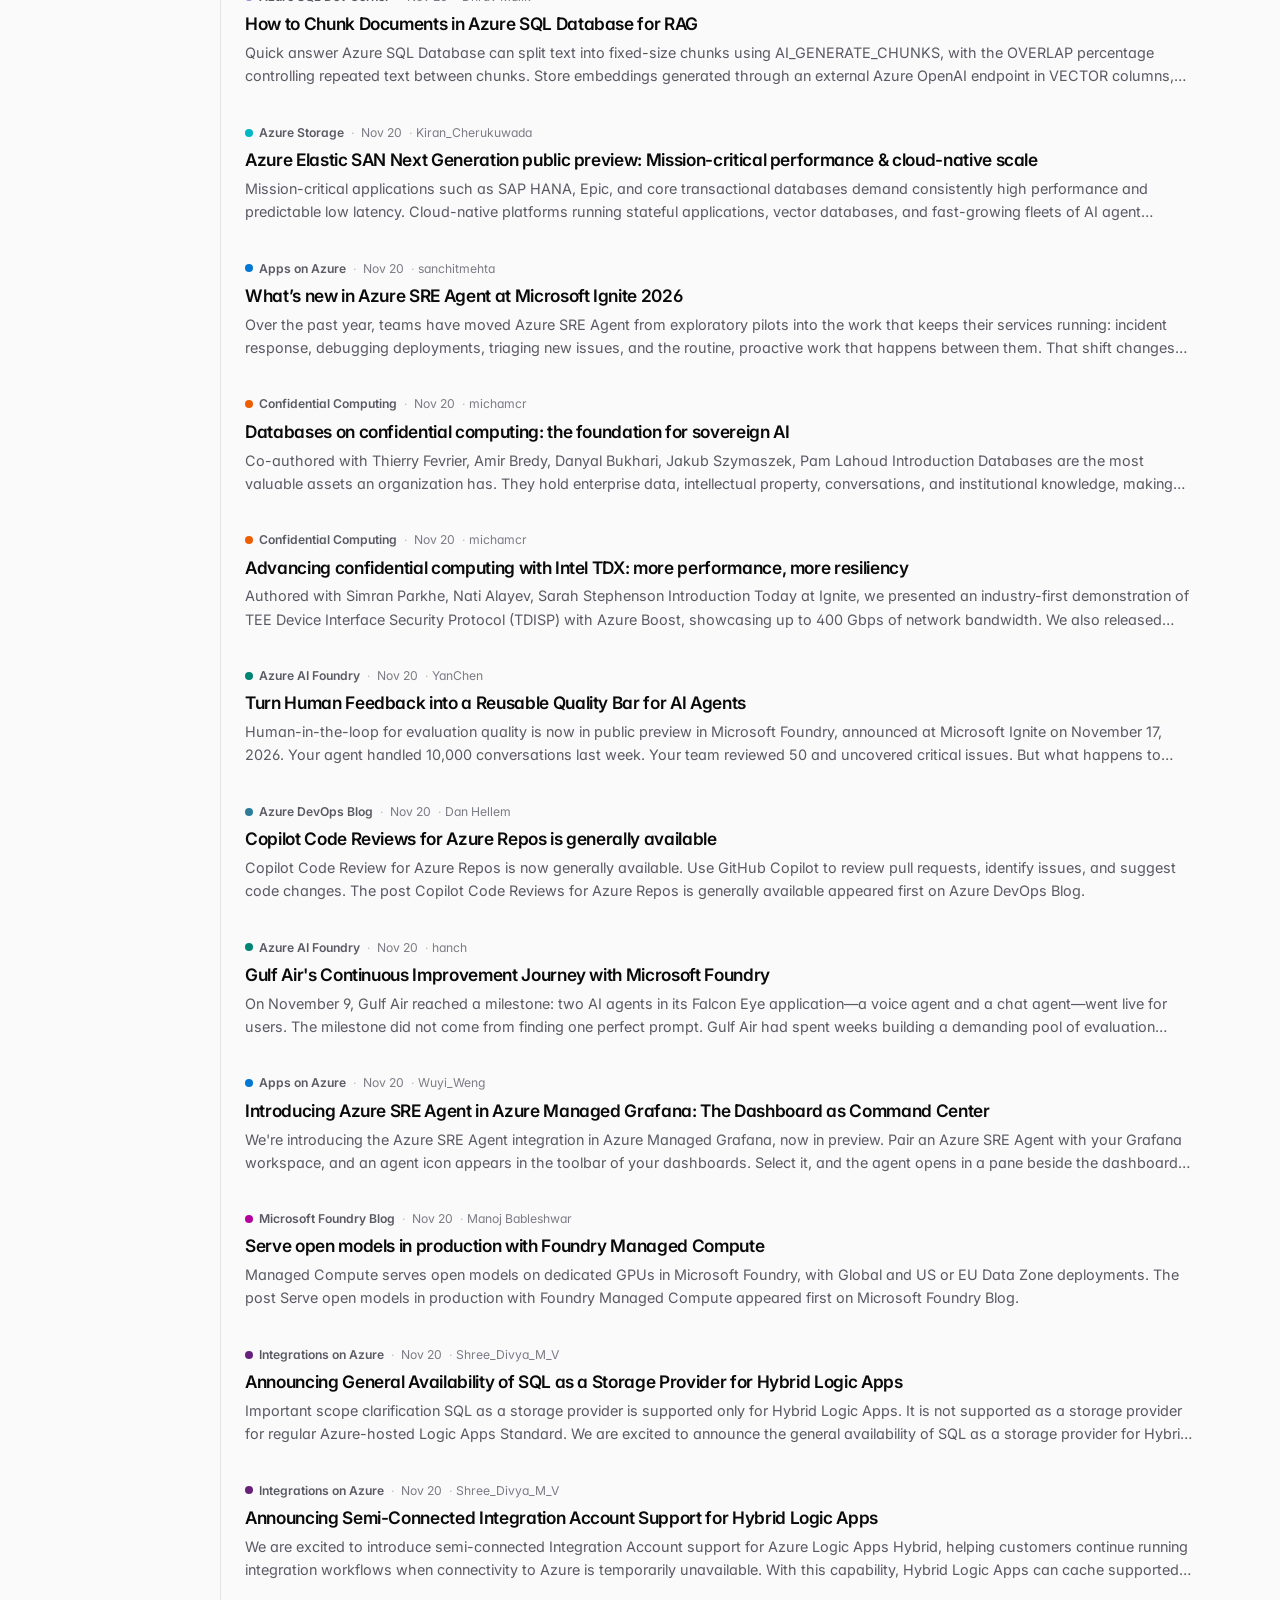
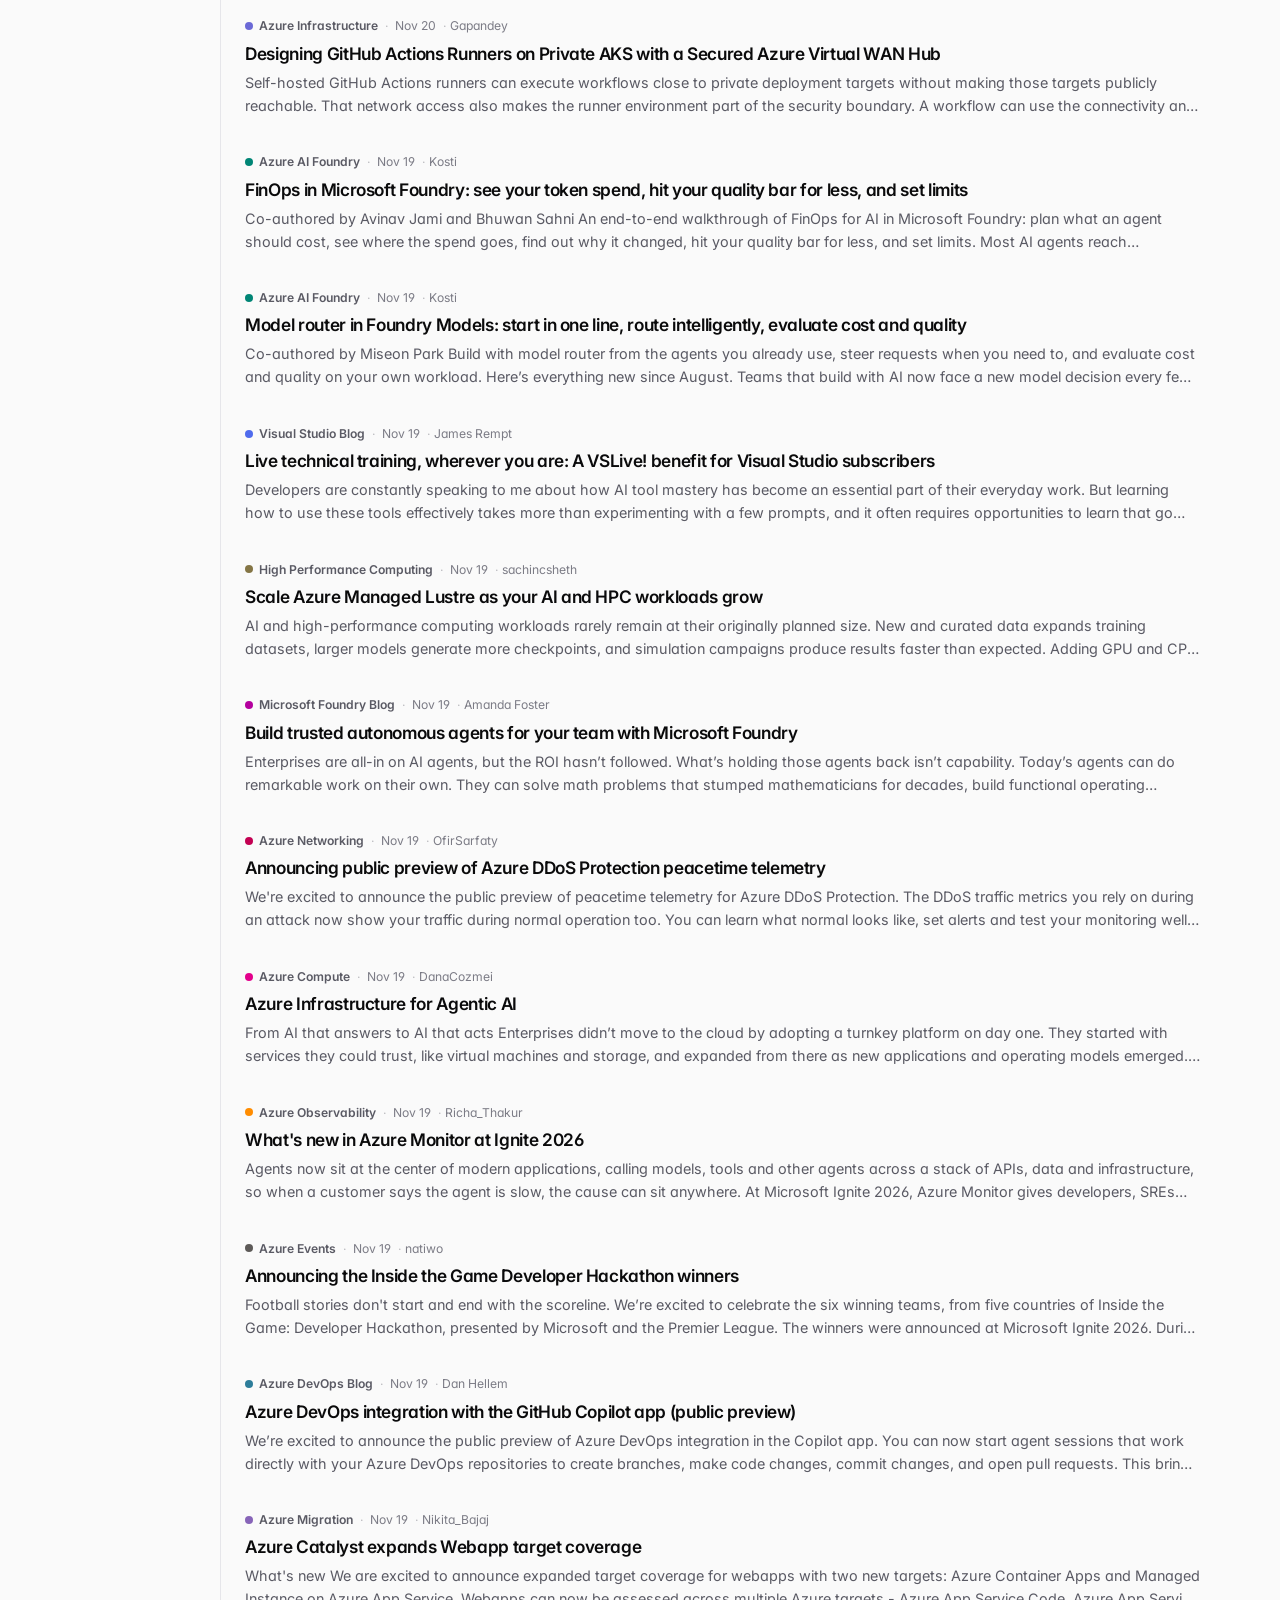
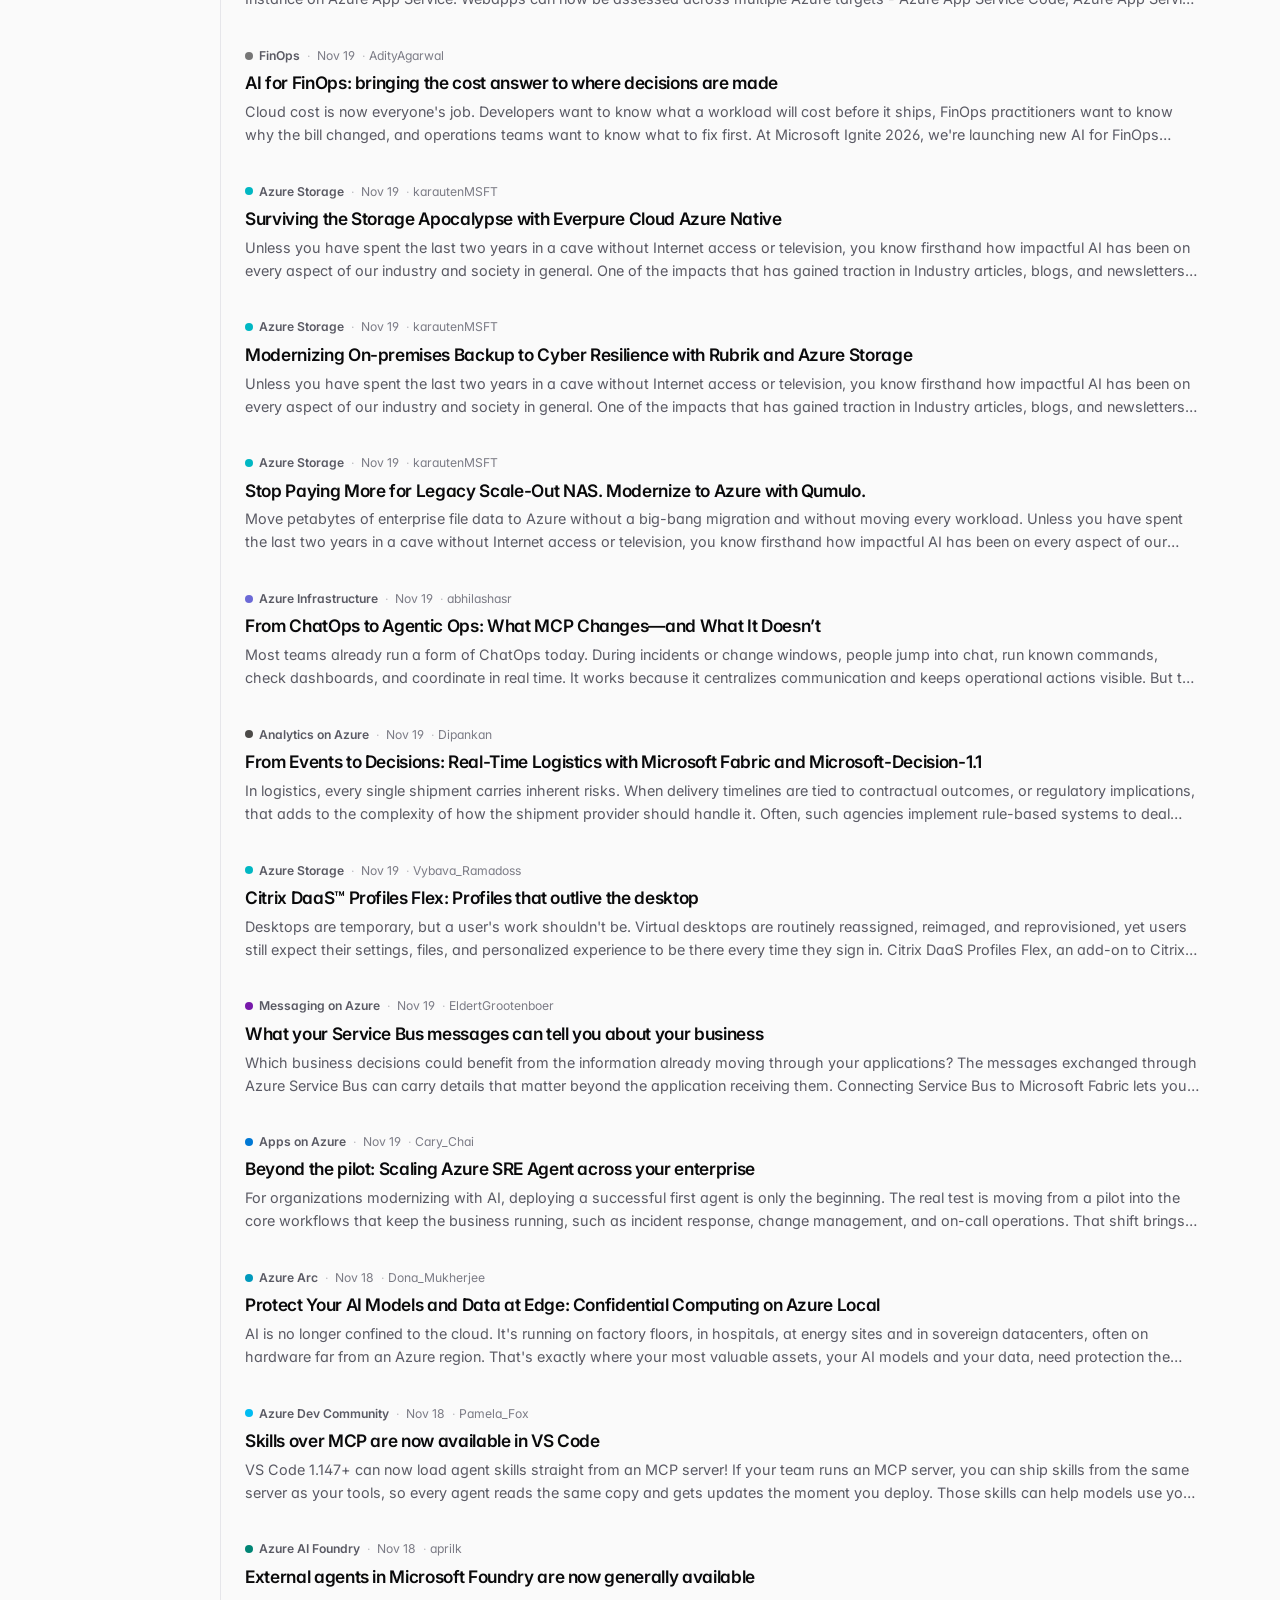
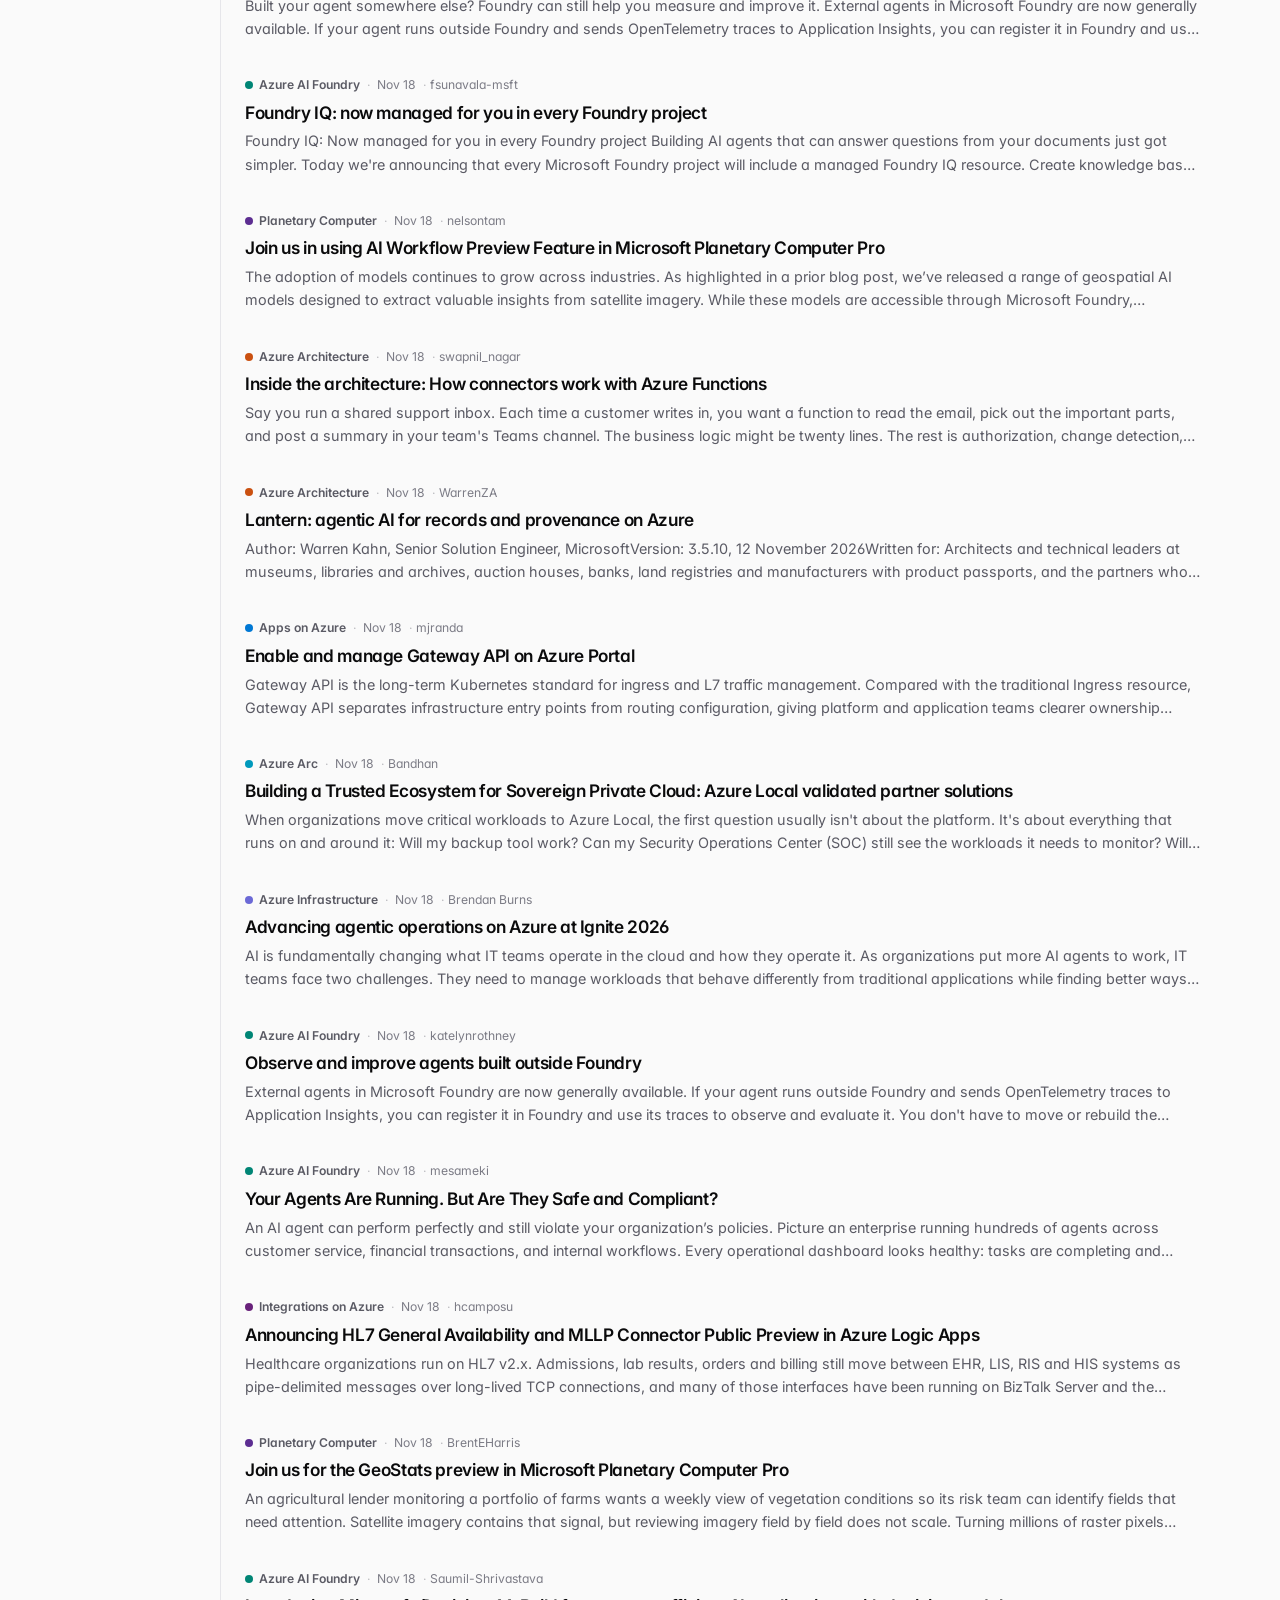
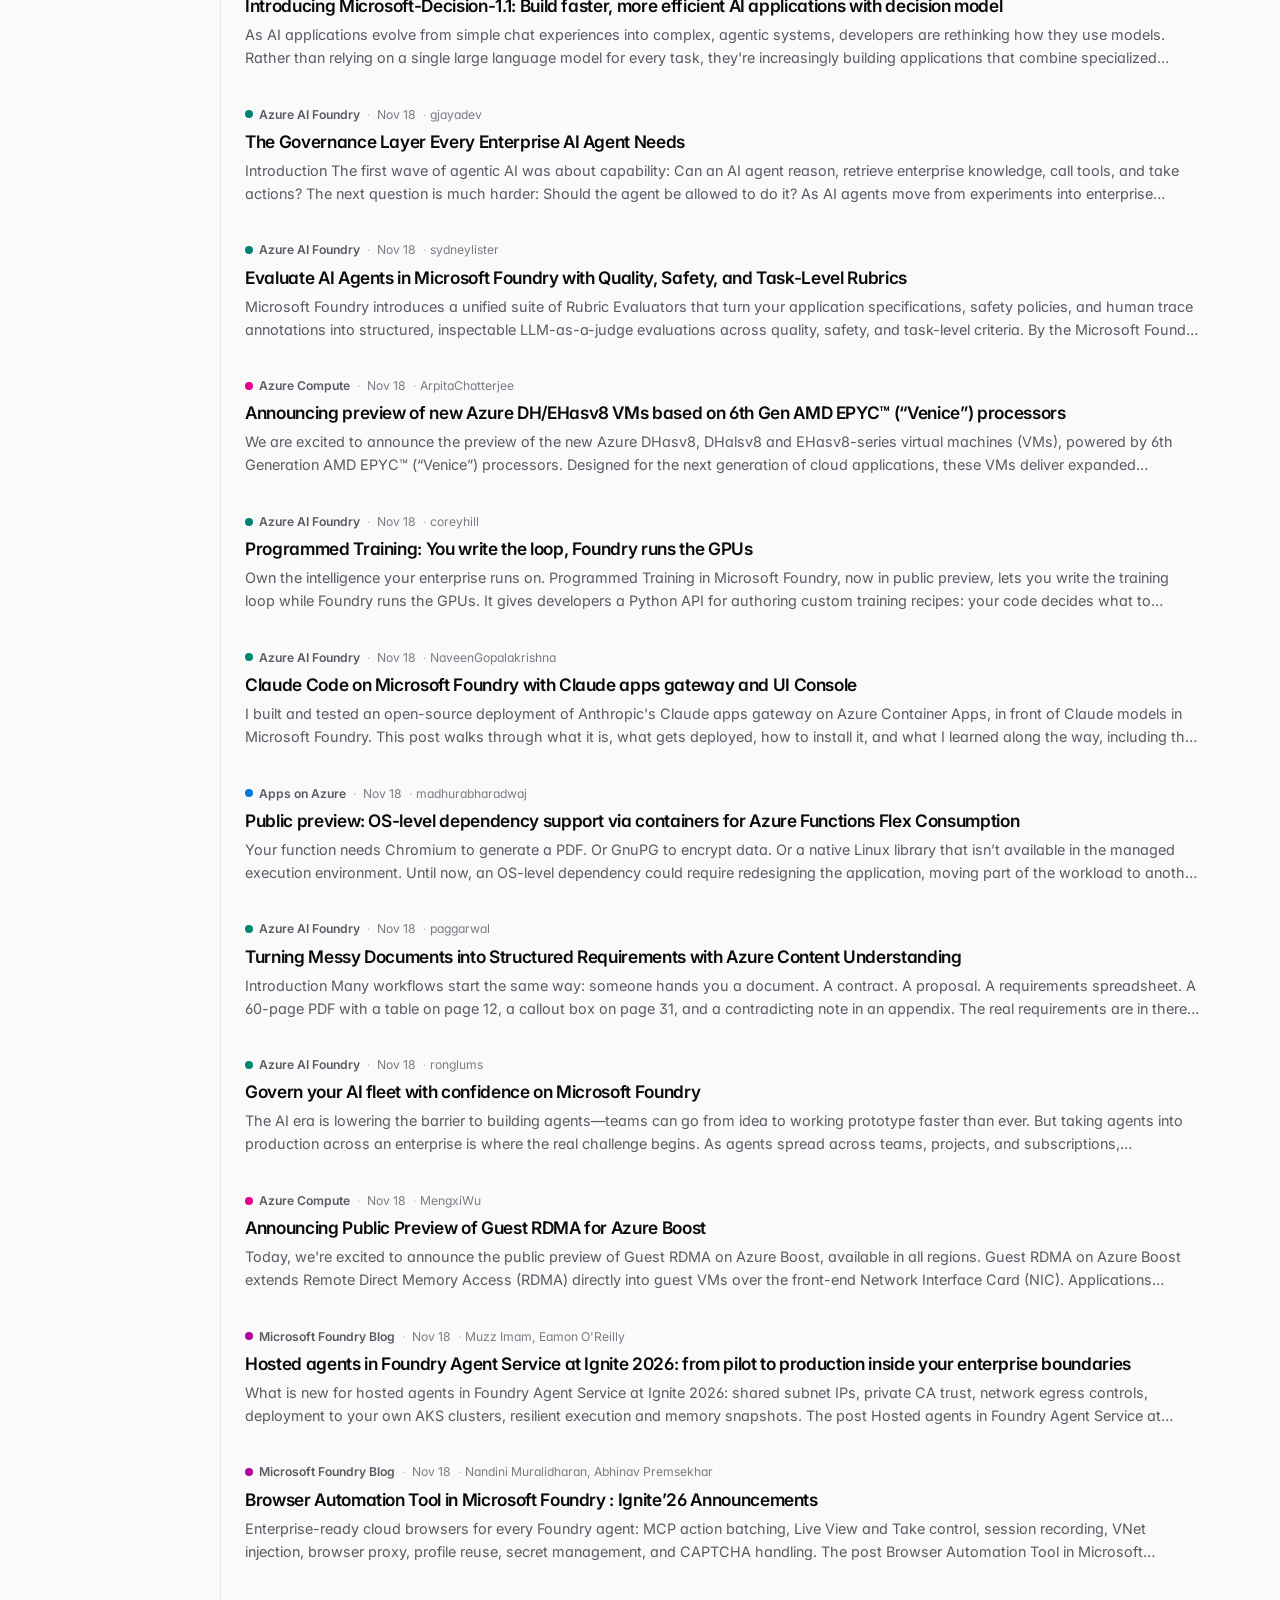
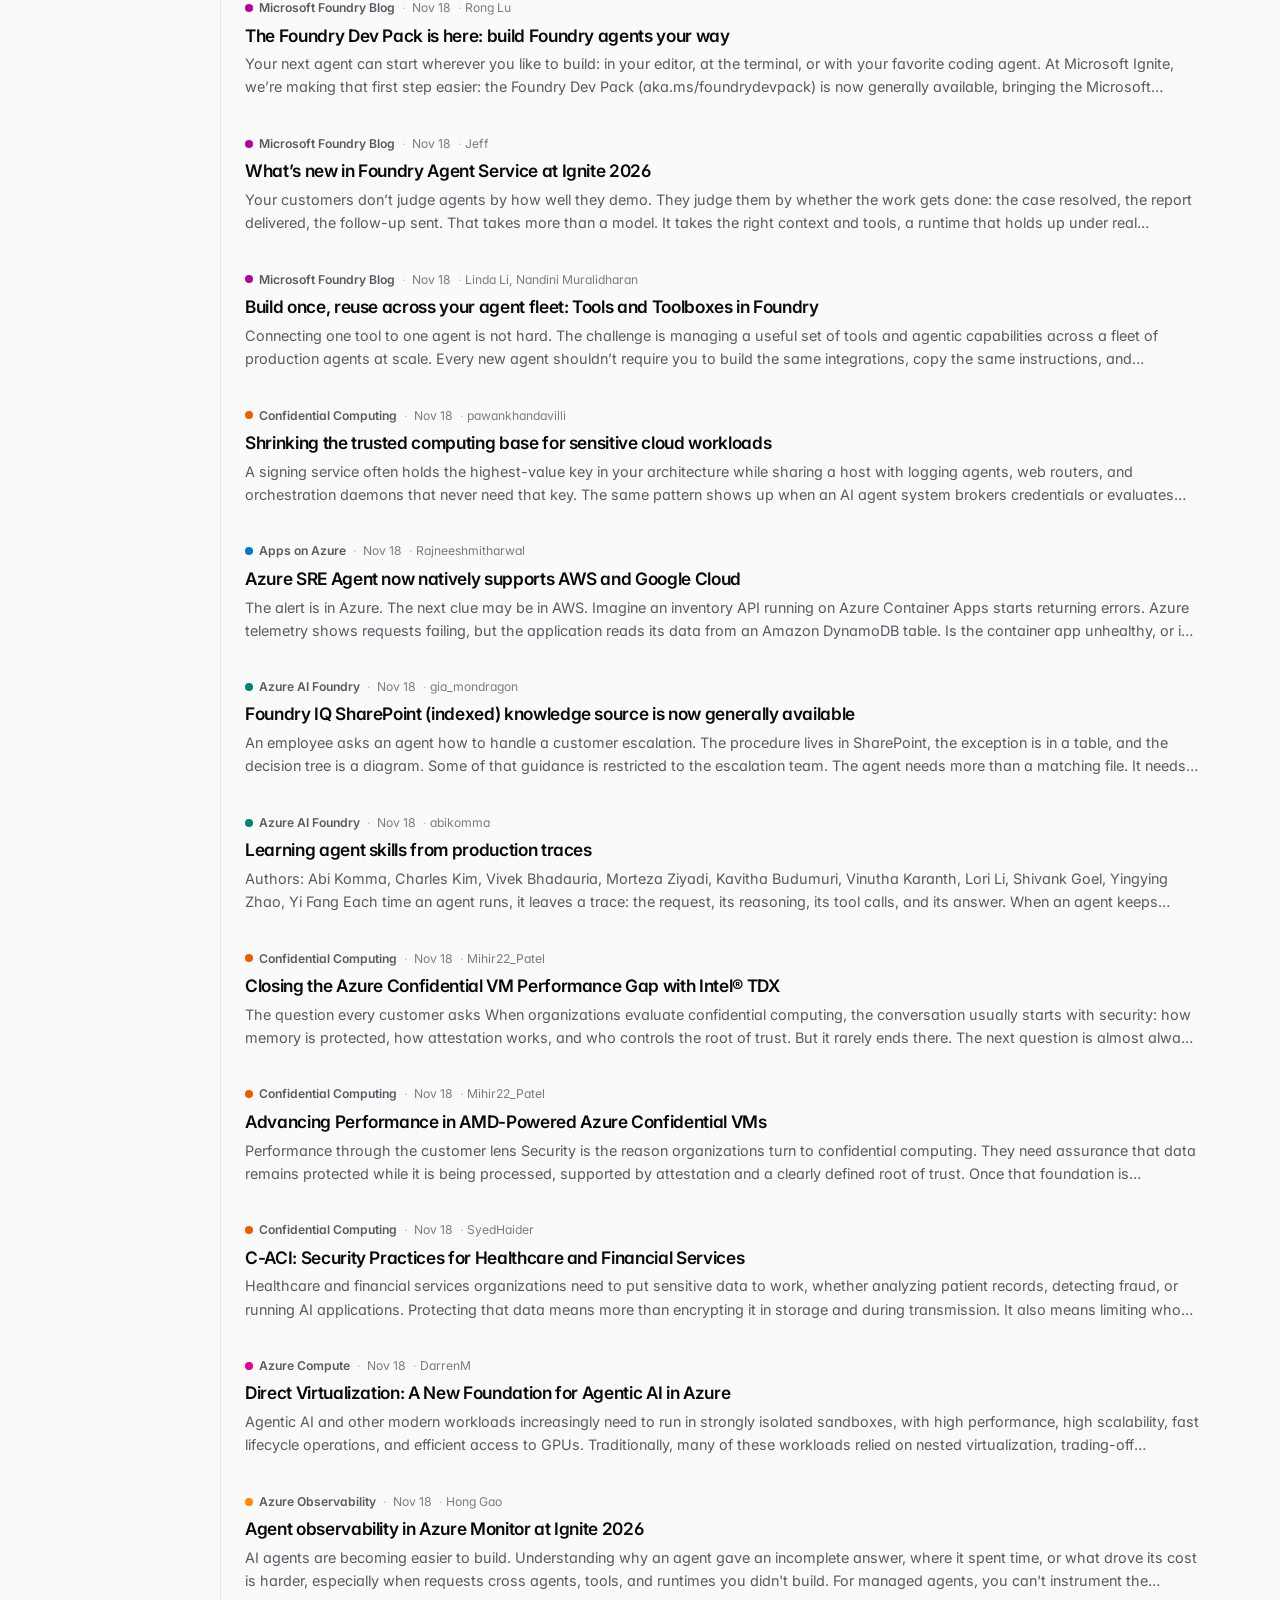
==== commit 7dc9e23a: "📰 Update Azure blog feeds - 2026-11-26 13:54 UTC" ====
--- a/index.html
+++ b/index.html
@@ -155,14 +155,10 @@
     <div class="articles-grid" id="articles-grid">
       <!-- FEED-PREVIEW:START -->
 <article class="article-card"><div class="card-top"><span>Apps on Azure</span> &middot; <time datetime="2026-11-26T02:28:19+00:00">Nov 26, 2026</time></div><h3 class="article-title"><a href="https://techcommunity.microsoft.com/t5/apps-on-azure-blog/azure-functions-and-aws-lambda-one-trigger-vs-multiple-triggers/ba-p/4574749" rel="noopener">Azure Functions and AWS Lambda: One Trigger vs. Multiple Triggers—What Changes in Your Design?</a></h3></article>
-<article class="article-card"><div class="card-top"><span>Azure Compute</span> &middot; <time datetime="2026-11-25T22:26:15+00:00">Nov 25, 2026</time></div><h3 class="article-title"><a href="https://techcommunity.microsoft.com/t5/azure-compute-blog/ignite-2026-the-next-era-of-ai-starts-with-the-infrastructure/ba-p/4574943" rel="noopener">Ignite 2026: The next era of AI starts with the infrastructure beneath it</a></h3></article>
-<article class="article-card"><div class="card-top"><span>Microsoft Sentinel</span> &middot; <time datetime="2026-11-25T21:36:10+00:00">Nov 25, 2026</time></div><h3 class="article-title"><a href="https://techcommunity.microsoft.com/t5/microsoft-sentinel-blog/microsoft-ignite-2026-new-sentinel-connectors-announcement/ba-p/4565258" rel="noopener">Microsoft Ignite 2026: New Sentinel Connectors Announcement</a></h3></article>
 <article class="article-card"><div class="card-top"><span>Apps on Azure</span> &middot; <time datetime="2026-11-25T20:14:07+00:00">Nov 25, 2026</time></div><h3 class="article-title"><a href="https://techcommunity.microsoft.com/t5/apps-on-azure-blog/introducing-brewlet-manage-golden-images-at-platform-speed/ba-p/4576767" rel="noopener">Introducing Brewlet: Manage Golden Images at Platform Speed</a></h3></article>
-<article class="article-card"><div class="card-top"><span>Azure AI Foundry</span> &middot; <time datetime="2026-11-25T18:00:00+00:00">Nov 25, 2026</time></div><h3 class="article-title"><a href="https://techcommunity.microsoft.com/t5/microsoft-foundry-blog/from-inline-tools-to-a-shared-toolbox-in-microsoft-foundry/ba-p/4575475" rel="noopener">From inline tools to a shared Toolbox in Microsoft Foundry</a></h3></article>
-<article class="article-card"><div class="card-top"><span>Azure AI Foundry</span> &middot; <time datetime="2026-11-25T17:32:16+00:00">Nov 25, 2026</time></div><h3 class="article-title"><a href="https://techcommunity.microsoft.com/t5/microsoft-foundry-blog/build-a-multi-model-video-generation-workflow-with-fal-on/ba-p/4573786" rel="noopener">Build a multi-model video generation workflow with fal on Microsoft Foundry</a></h3></article>
-<article class="article-card"><div class="card-top"><span>Azure AI Foundry</span> &middot; <time datetime="2026-11-25T17:00:00+00:00">Nov 25, 2026</time></div><h3 class="article-title"><a href="https://techcommunity.microsoft.com/t5/microsoft-foundry-blog/hosted-agents-in-your-own-virtual-network-five-checks-when-the/ba-p/4575468" rel="noopener">Hosted agents in your own virtual network: five checks when the Agents page times out</a></h3></article>
 <article class="article-card"><div class="card-top"><span>Azure Dev Community</span> &middot; <time datetime="2026-11-25T05:15:00+00:00">Nov 25, 2026</time></div><h3 class="article-title"><a href="https://techcommunity.microsoft.com/t5/microsoft-developer-community/measuring-freshness-for-web-grounding/ba-p/4576396" rel="noopener">Measuring Freshness for Web Grounding</a></h3></article>
 <article class="article-card"><div class="card-top"><span>Messaging on Azure</span> &middot; <time datetime="2026-11-24T23:43:01+00:00">Nov 24, 2026</time></div><h3 class="article-title"><a href="https://techcommunity.microsoft.com/t5/messaging-on-azure-blog/upcoming-dns-changes-for-azure-event-hubs-and-azure-service-bus/ba-p/4576442" rel="noopener">Upcoming DNS changes for Azure Event Hubs and Azure Service Bus</a></h3></article>
+<article class="article-card"><div class="card-top"><span>Azure Compute</span> &middot; <time datetime="2026-11-24T23:34:39+00:00">Nov 24, 2026</time></div><h3 class="article-title"><a href="https://techcommunity.microsoft.com/t5/azure-compute-blog/ignite-2026-the-next-era-of-ai-starts-with-the-infrastructure/ba-p/4574943" rel="noopener">Ignite 2026: The next era of AI starts with the infrastructure beneath it</a></h3></article>
 <article class="article-card"><div class="card-top"><span>Azure Compute</span> &middot; <time datetime="2026-11-24T21:52:02+00:00">Nov 24, 2026</time></div><h3 class="article-title"><a href="https://techcommunity.microsoft.com/t5/azure-compute-blog/strengthen-your-azure-security-baseline-with-metadata-security/ba-p/4576391" rel="noopener">Strengthen your Azure security baseline with Metadata Security Protocol</a></h3></article>
 <article class="article-card"><div class="card-top"><span>Azure Compute</span> &middot; <time datetime="2026-11-24T21:51:38+00:00">Nov 24, 2026</time></div><h3 class="article-title"><a href="https://techcommunity.microsoft.com/t5/azure-compute-blog/announcing-public-preview-for-windows-remote-recovery-on-azure/ba-p/4576401" rel="noopener">Announcing public preview for Windows Remote Recovery on Azure VMs</a></h3></article>
 <article class="article-card"><div class="card-top"><span>Azure Cosmos DB Blog</span> &middot; <time datetime="2026-11-24T21:39:03+00:00">Nov 24, 2026</time></div><h3 class="article-title"><a href="https://devblogs.microsoft.com/cosmosdb/all-or-nothing-distributed-transactions-in-azure-cosmos-db/" rel="noopener">All or nothing: distributed transactions in Azure Cosmos DB</a></h3></article>
@@ -178,12 +174,16 @@
 <article class="article-card"><div class="card-top"><span>Azure Observability</span> &middot; <time datetime="2026-11-24T01:26:25+00:00">Nov 24, 2026</time></div><h3 class="article-title"><a href="https://techcommunity.microsoft.com/t5/azure-observability-blog/looking-for-a-managed-opentelemetry-collector-azure-monitor/ba-p/4576014" rel="noopener">Looking for a managed OpenTelemetry collector? Azure Monitor pipeline now does the job</a></h3></article>
 <article class="article-card"><div class="card-top"><span>AKS Blog</span> &middot; <time datetime="2026-11-24T00:00:00+00:00">Nov 24, 2026</time></div><h3 class="article-title"><a href="https://blog.aks.azure.com/2026/11/24/dacs-runai-model-loading" rel="noopener">Accelerate Model Loading on AKS with DACS and Run:ai Model Streamer</a></h3></article>
 <article class="article-card"><div class="card-top"><span>Integrations on Azure</span> &middot; <time datetime="2026-11-23T23:54:23+00:00">Nov 23, 2026</time></div><h3 class="article-title"><a href="https://techcommunity.microsoft.com/t5/azure-integration-services-blog/announcing-the-msmq-built-in-connector-for-azure-logic-apps/ba-p/4574215" rel="noopener">Announcing the MSMQ built-in connector for Azure Logic Apps Standard</a></h3></article>
+<article class="article-card"><div class="card-top"><span>Microsoft Sentinel</span> &middot; <time datetime="2026-11-23T22:53:24+00:00">Nov 23, 2026</time></div><h3 class="article-title"><a href="https://techcommunity.microsoft.com/t5/microsoft-sentinel-blog/microsoft-ignite-2026-new-sentinel-connectors-announcement/ba-p/4565258" rel="noopener">Microsoft Ignite 2026: New Sentinel Connectors Announcement</a></h3></article>
 <article class="article-card"><div class="card-top"><span>Apps on Azure</span> &middot; <time datetime="2026-11-23T21:52:07+00:00">Nov 23, 2026</time></div><h3 class="article-title"><a href="https://techcommunity.microsoft.com/t5/apps-on-azure-blog/run-models-and-agents-on-your-own-kubernetes-clusters-aks-at/ba-p/4573912" rel="noopener">Run models and agents on your own Kubernetes clusters: AKS at Microsoft Ignite 2026</a></h3></article>
 <article class="article-card"><div class="card-top"><span>Azure DevOps Blog</span> &middot; <time datetime="2026-11-23T20:21:42+00:00">Nov 23, 2026</time></div><h3 class="article-title"><a href="https://devblogs.microsoft.com/devops/agentic-autofix-for-advanced-security-for-azure-devops-public-preview/" rel="noopener">Agentic Autofix for GitHub Advanced Security for Azure DevOps is in public preview</a></h3></article>
 <article class="article-card"><div class="card-top"><span>Planetary Computer</span> &middot; <time datetime="2026-11-23T19:31:36+00:00">Nov 23, 2026</time></div><h3 class="article-title"><a href="https://techcommunity.microsoft.com/t5/microsoft-planetary-computer/from-commercial-imagery-to-physical-world-intelligence-with/ba-p/4572066" rel="noopener">From Commercial Imagery to Physical-World Intelligence with SkyWatch and Planetary Computer Pro</a></h3></article>
 <article class="article-card"><div class="card-top"><span>Messaging on Azure</span> &middot; <time datetime="2026-11-23T18:16:00+00:00">Nov 23, 2026</time></div><h3 class="article-title"><a href="https://techcommunity.microsoft.com/t5/messaging-on-azure-blog/azure-event-hubs-dedicated-you-get-the-whole-cluster/ba-p/4576001" rel="noopener">Azure Event Hubs Dedicated: you get the whole cluster</a></h3></article>
 <article class="article-card"><div class="card-top"><span>Azure DevOps Blog</span> &middot; <time datetime="2026-11-23T18:00:44+00:00">Nov 23, 2026</time></div><h3 class="article-title"><a href="https://devblogs.microsoft.com/devops/new-guidance-to-optimize-git-performance-in-azure-repos/" rel="noopener">New guidance to optimize Git performance in Azure Repos</a></h3></article>
 <article class="article-card"><div class="card-top"><span>Azure AI Foundry</span> &middot; <time datetime="2026-11-23T18:00:00+00:00">Nov 23, 2026</time></div><h3 class="article-title"><a href="https://techcommunity.microsoft.com/t5/microsoft-foundry-blog/turn-agent-insights-into-improvements/ba-p/4575204" rel="noopener">Turn Agent Insights into Improvements</a></h3></article>
+<article class="article-card"><div class="card-top"><span>Azure Architecture</span> &middot; <time datetime="2026-11-23T17:37:56+00:00">Nov 23, 2026</time></div><h3 class="article-title"><a href="https://techcommunity.microsoft.com/t5/azure-architecture-blog/evidence-before-autonomy-designing-multi-agent-battery-passports/ba-p/4575061" rel="noopener">Evidence before autonomy: Designing multi-agent battery passports on Azure</a></h3></article>
+<article class="article-card"><div class="card-top"><span>Azure Architecture</span> &middot; <time datetime="2026-11-23T17:36:03+00:00">Nov 23, 2026</time></div><h3 class="article-title"><a href="https://techcommunity.microsoft.com/t5/azure-architecture-blog/who-can-see-this-record-designing-reusable-access-control-lists/ba-p/4575167" rel="noopener">Who Can See This Record? Designing Reusable Access Control Lists for Azure Microservices</a></h3></article>
+<article class="article-card"><div class="card-top"><span>Azure Virtual Desktop</span> &middot; <time datetime="2026-11-23T17:00:00+00:00">Nov 23, 2026</time></div><h3 class="article-title"><a href="https://techcommunity.microsoft.com/t5/azure-virtual-desktop-blog/expanding-regional-host-pools-in-azure-virtual-desktop-and-the/ba-p/4574201" rel="noopener">Expanding regional host pools in Azure Virtual Desktop and the path forward</a></h3></article>
       <!-- FEED-PREVIEW:END -->
     </div>
   </main>
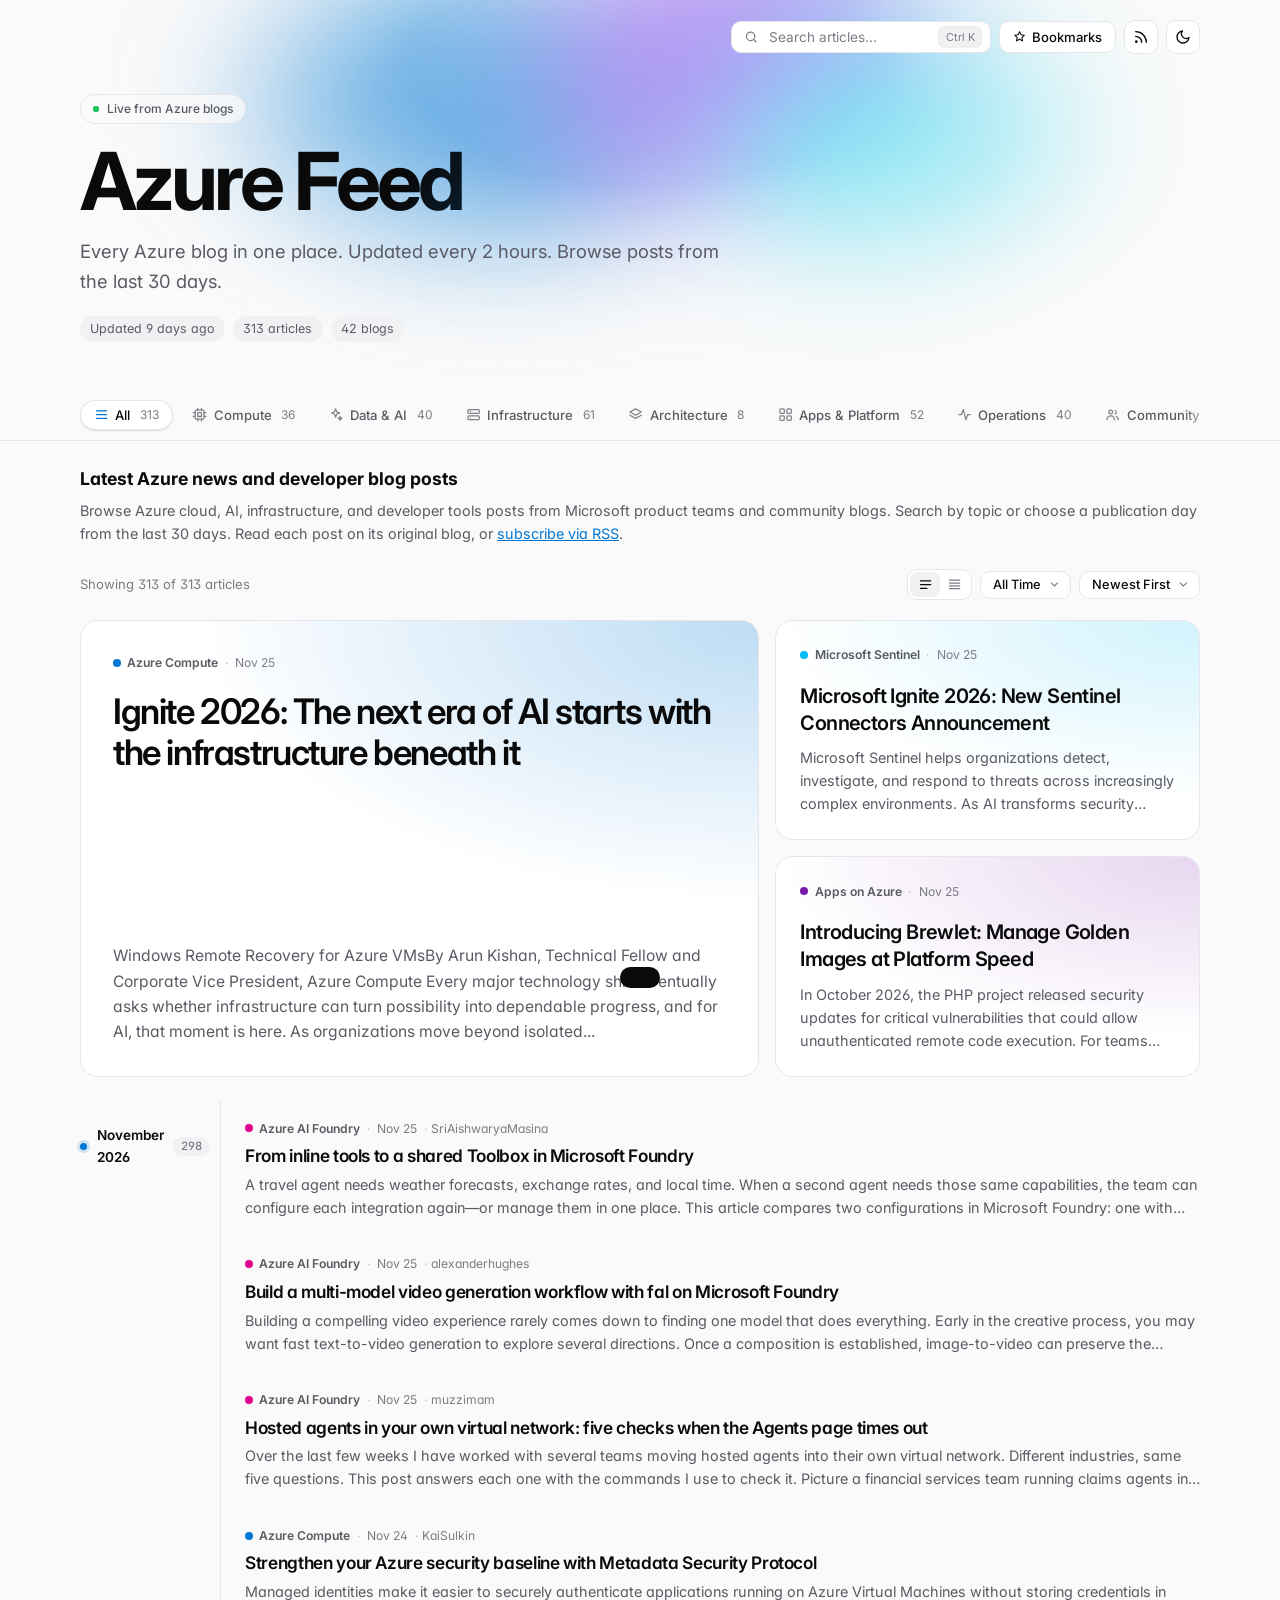
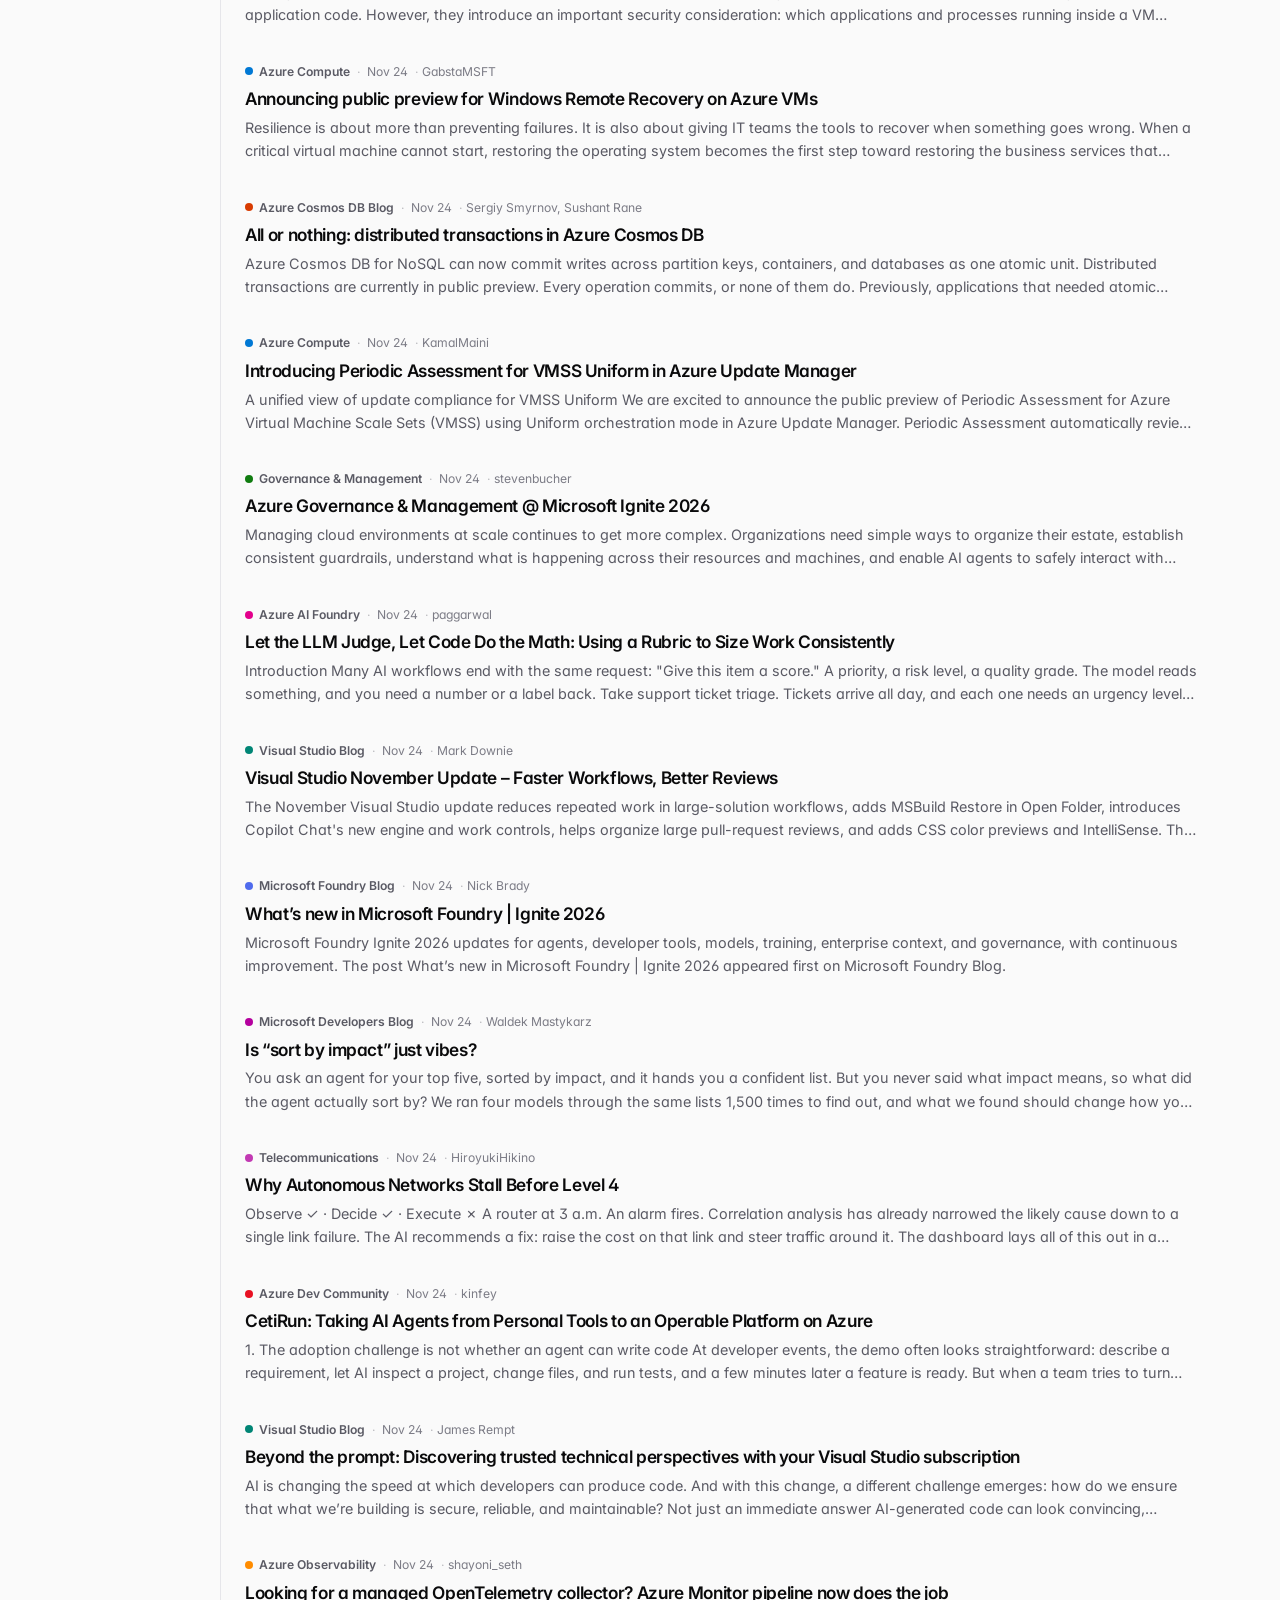
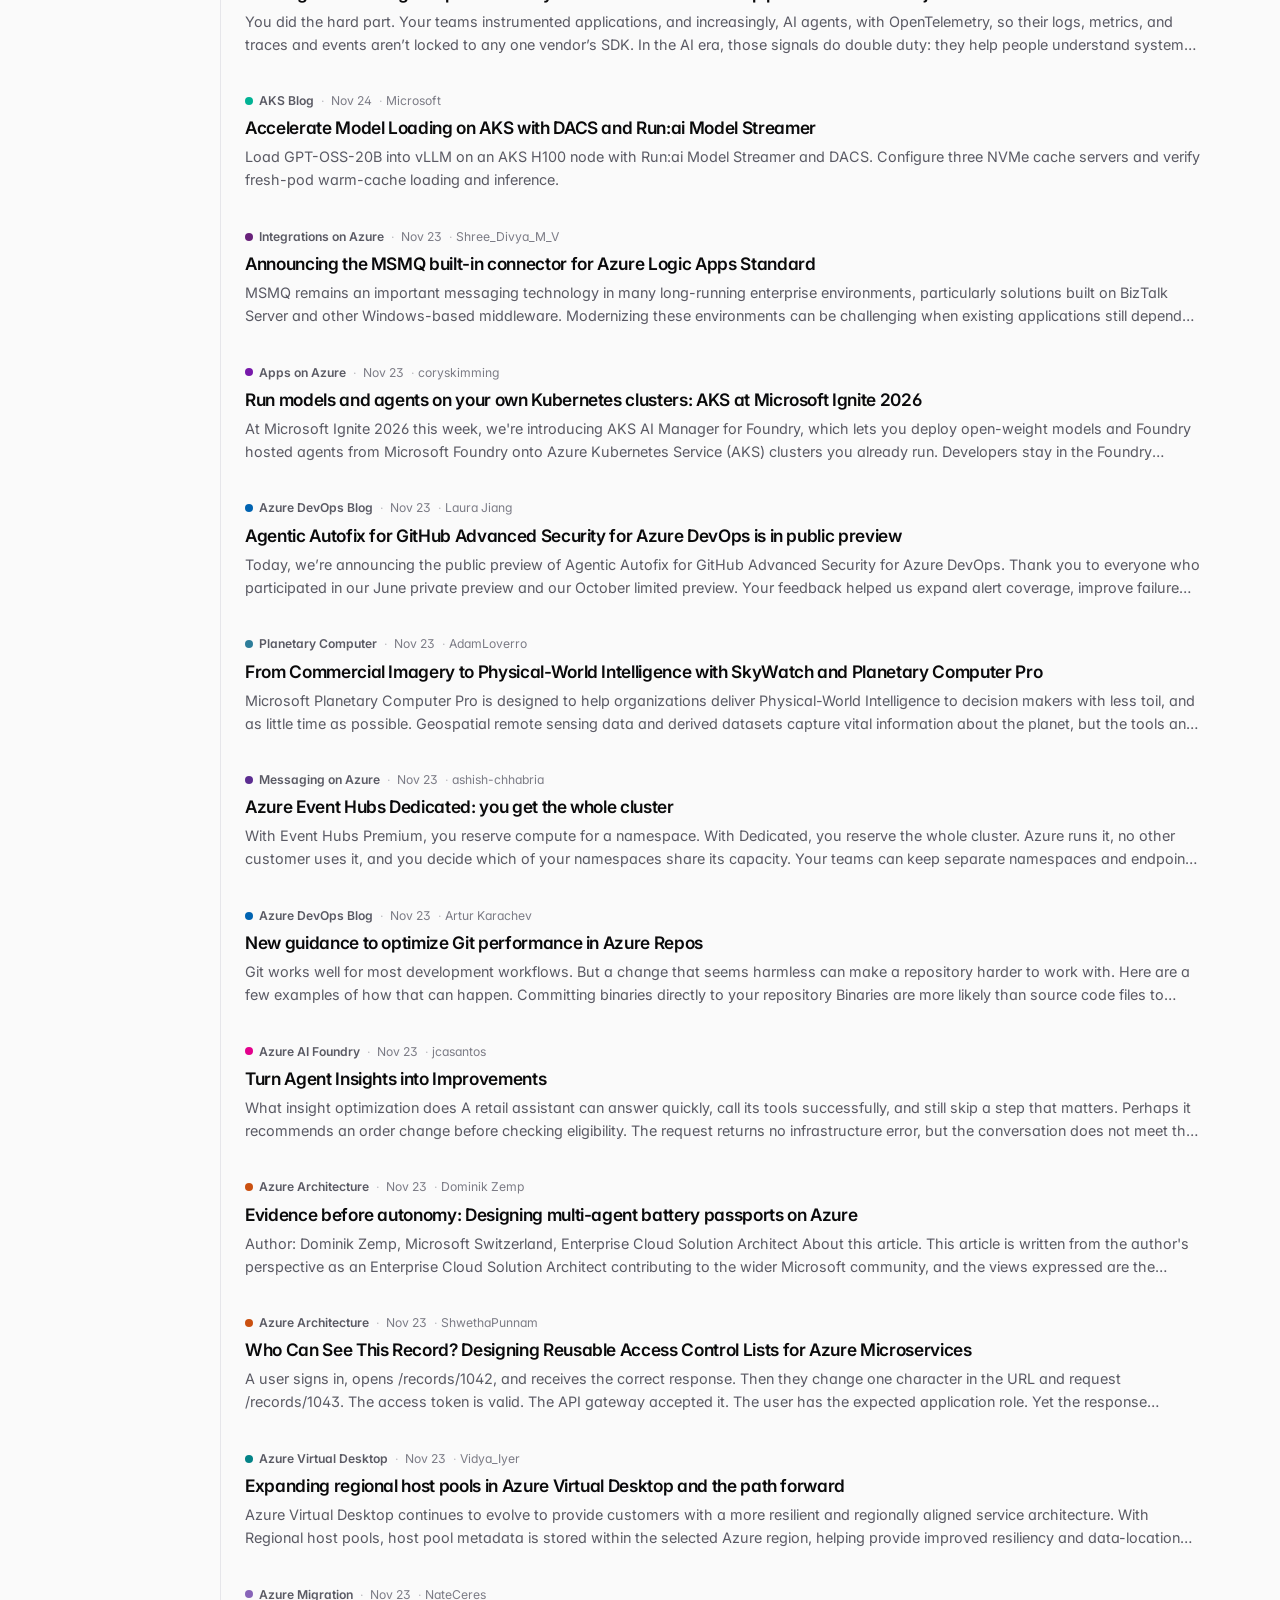
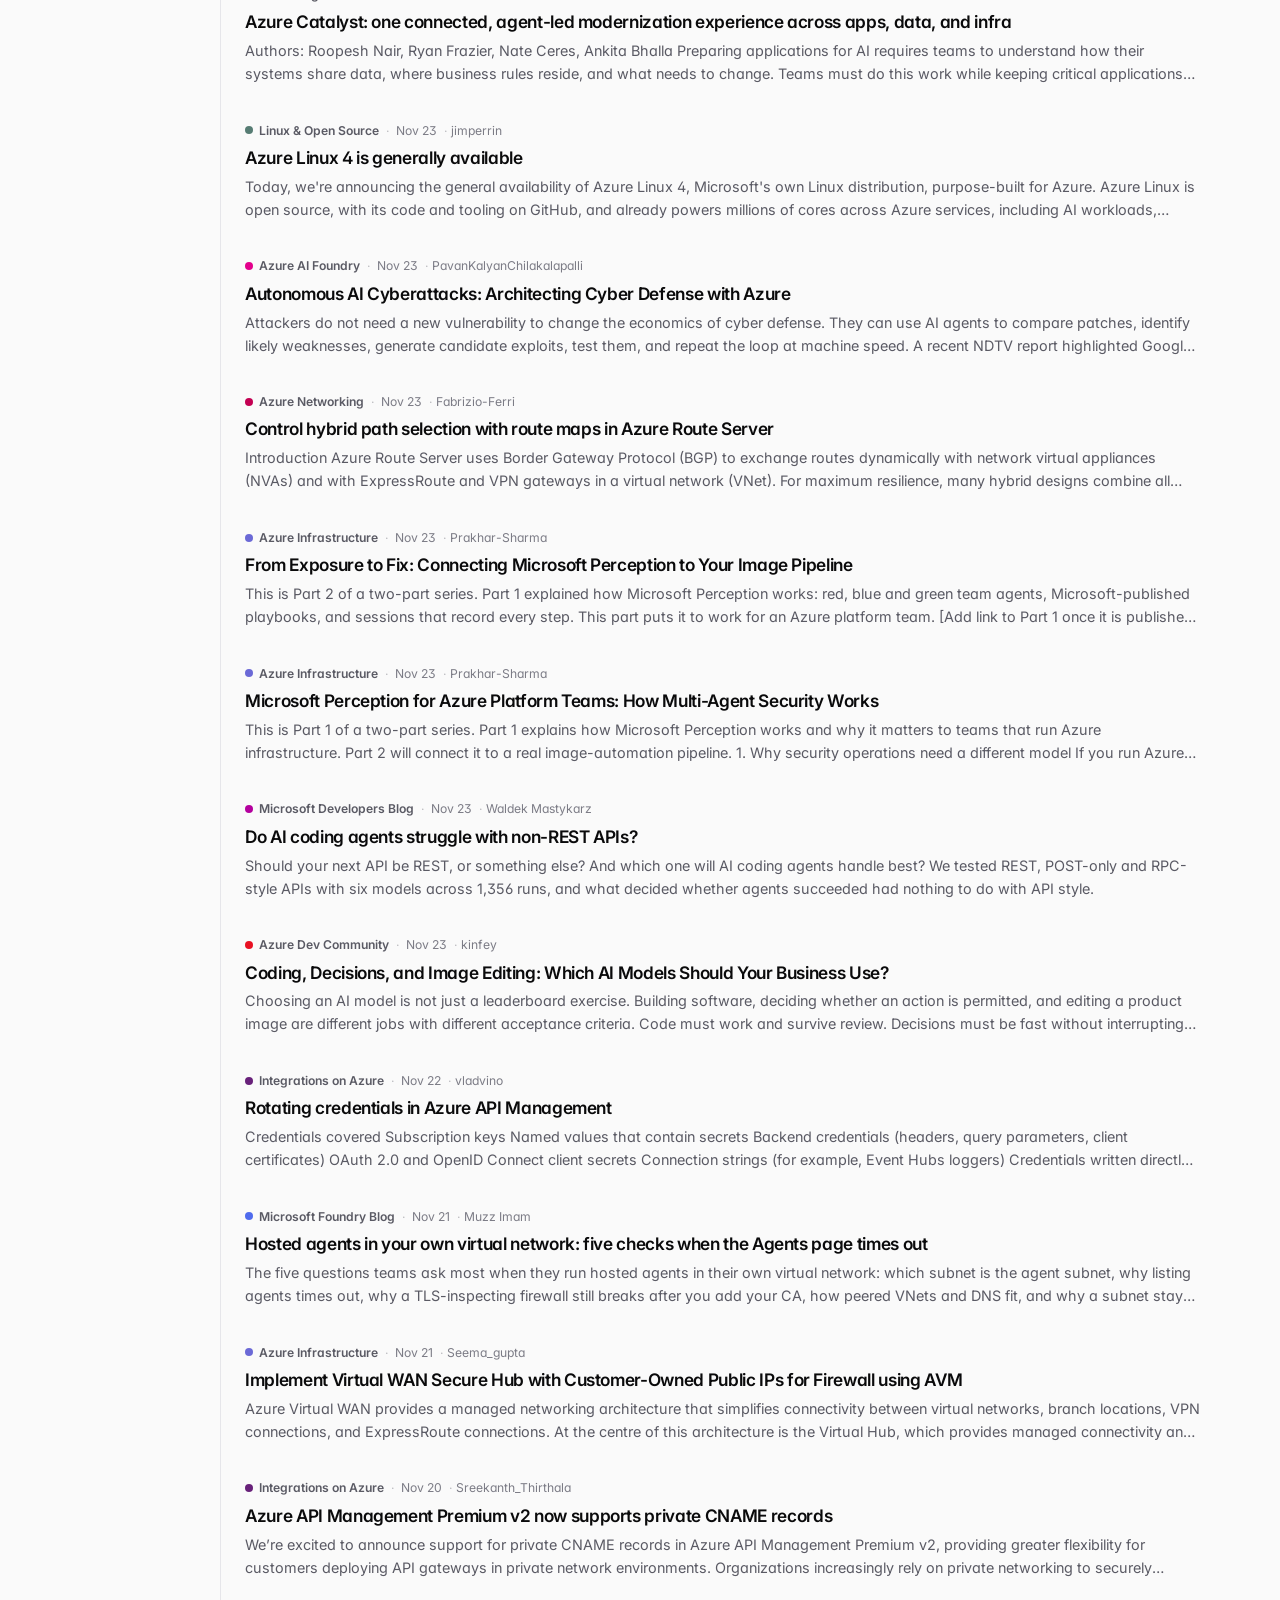
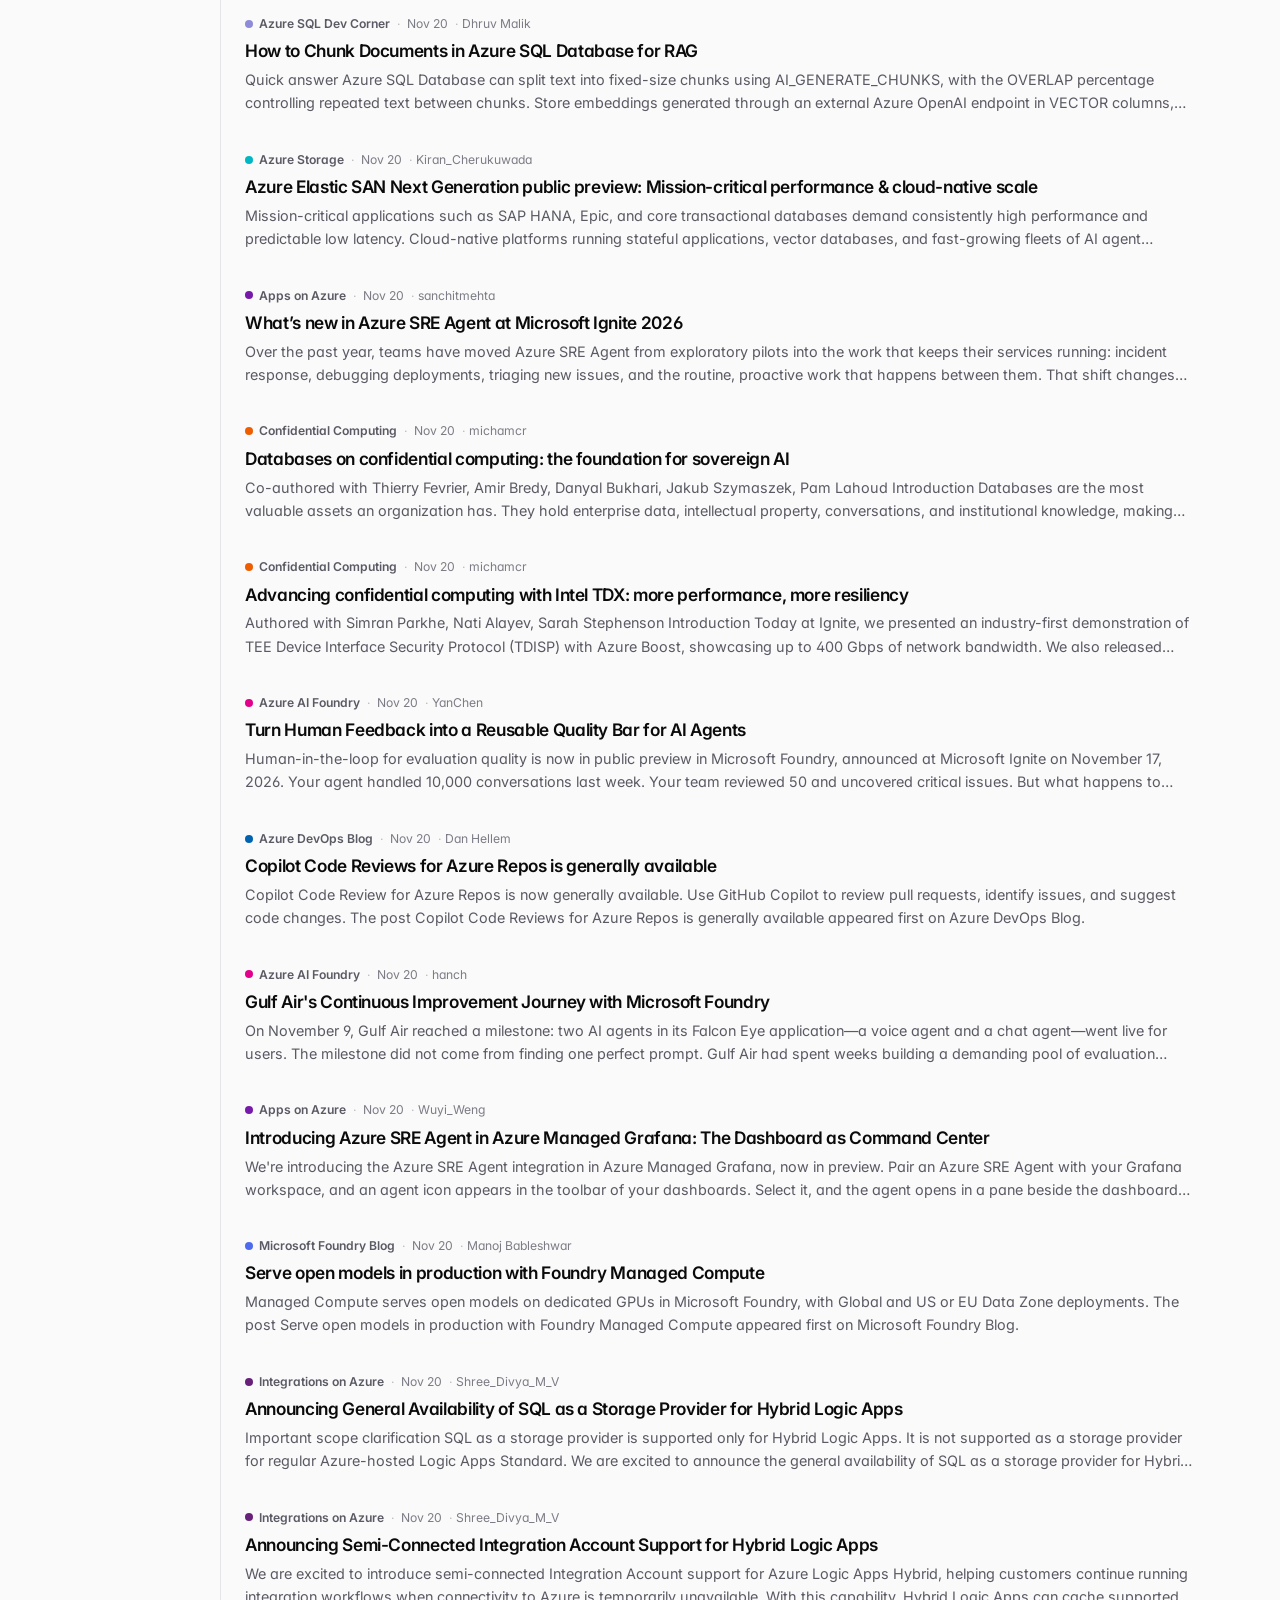
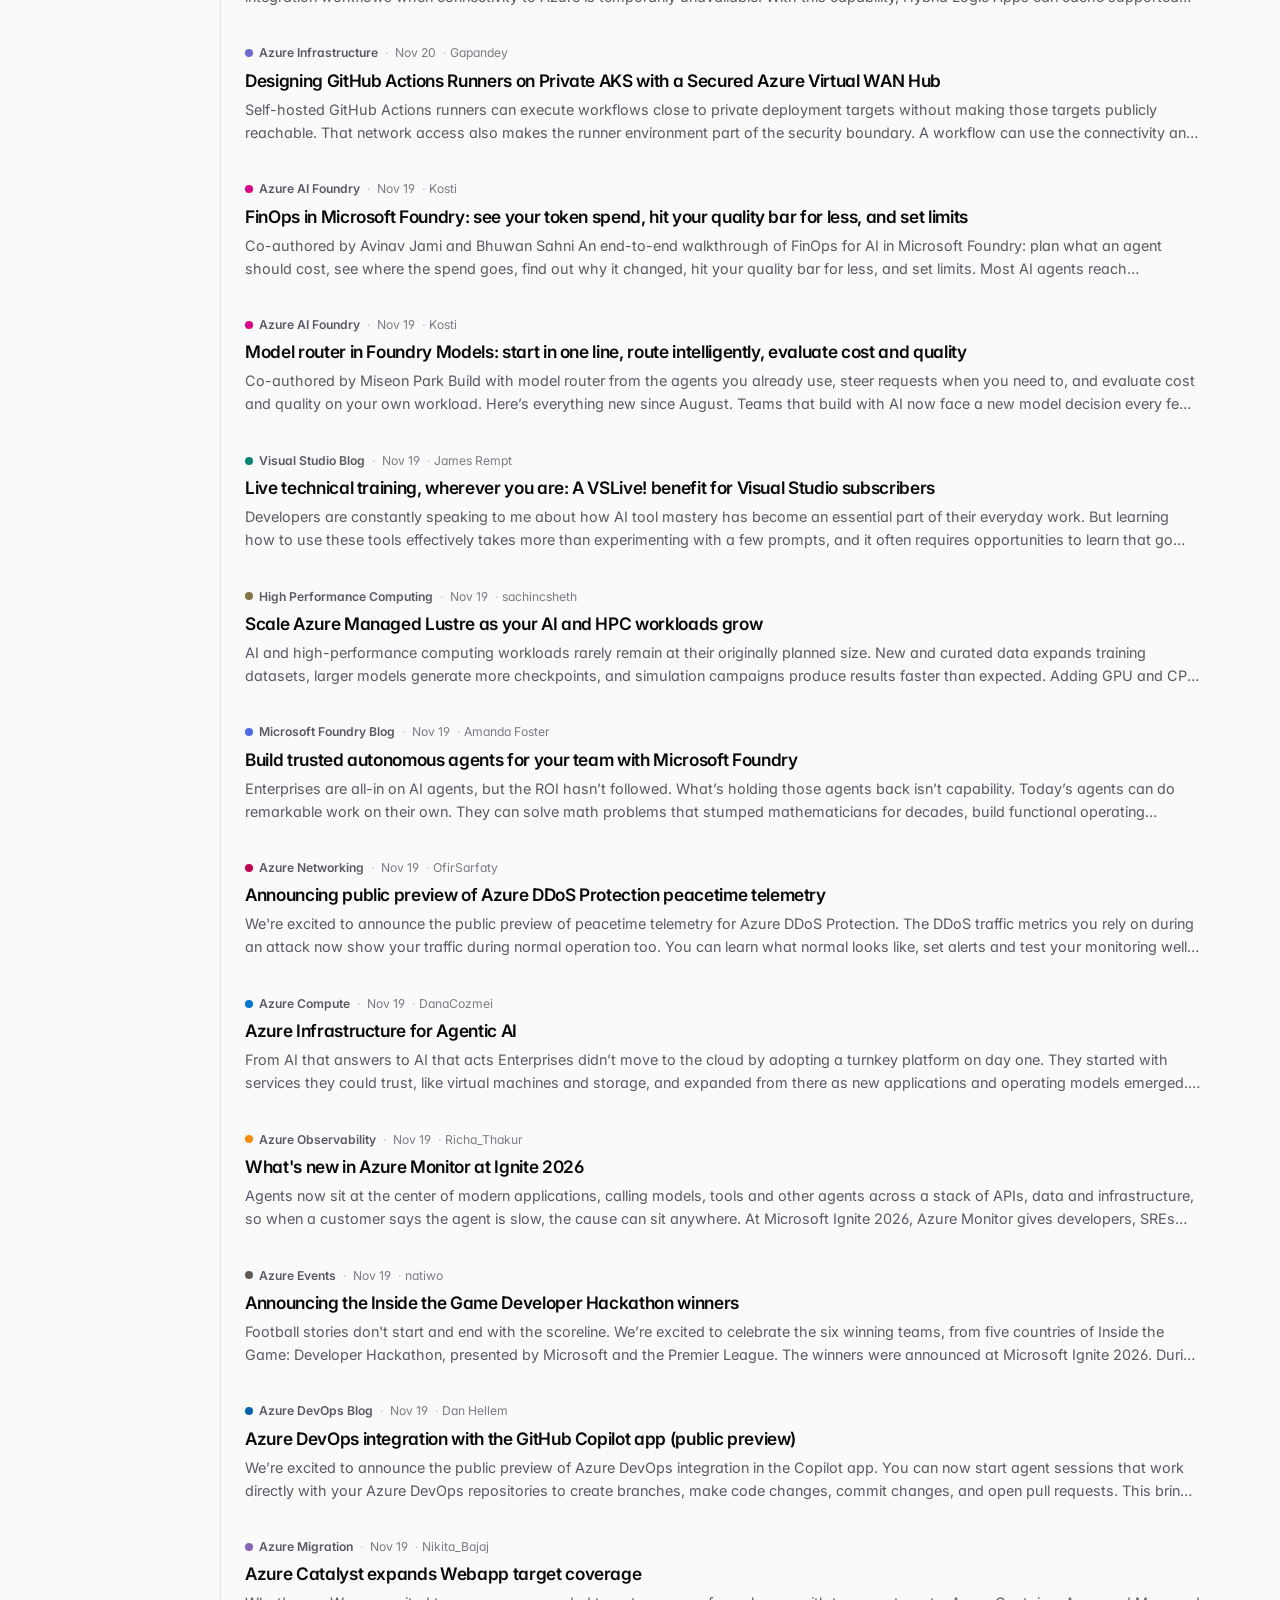
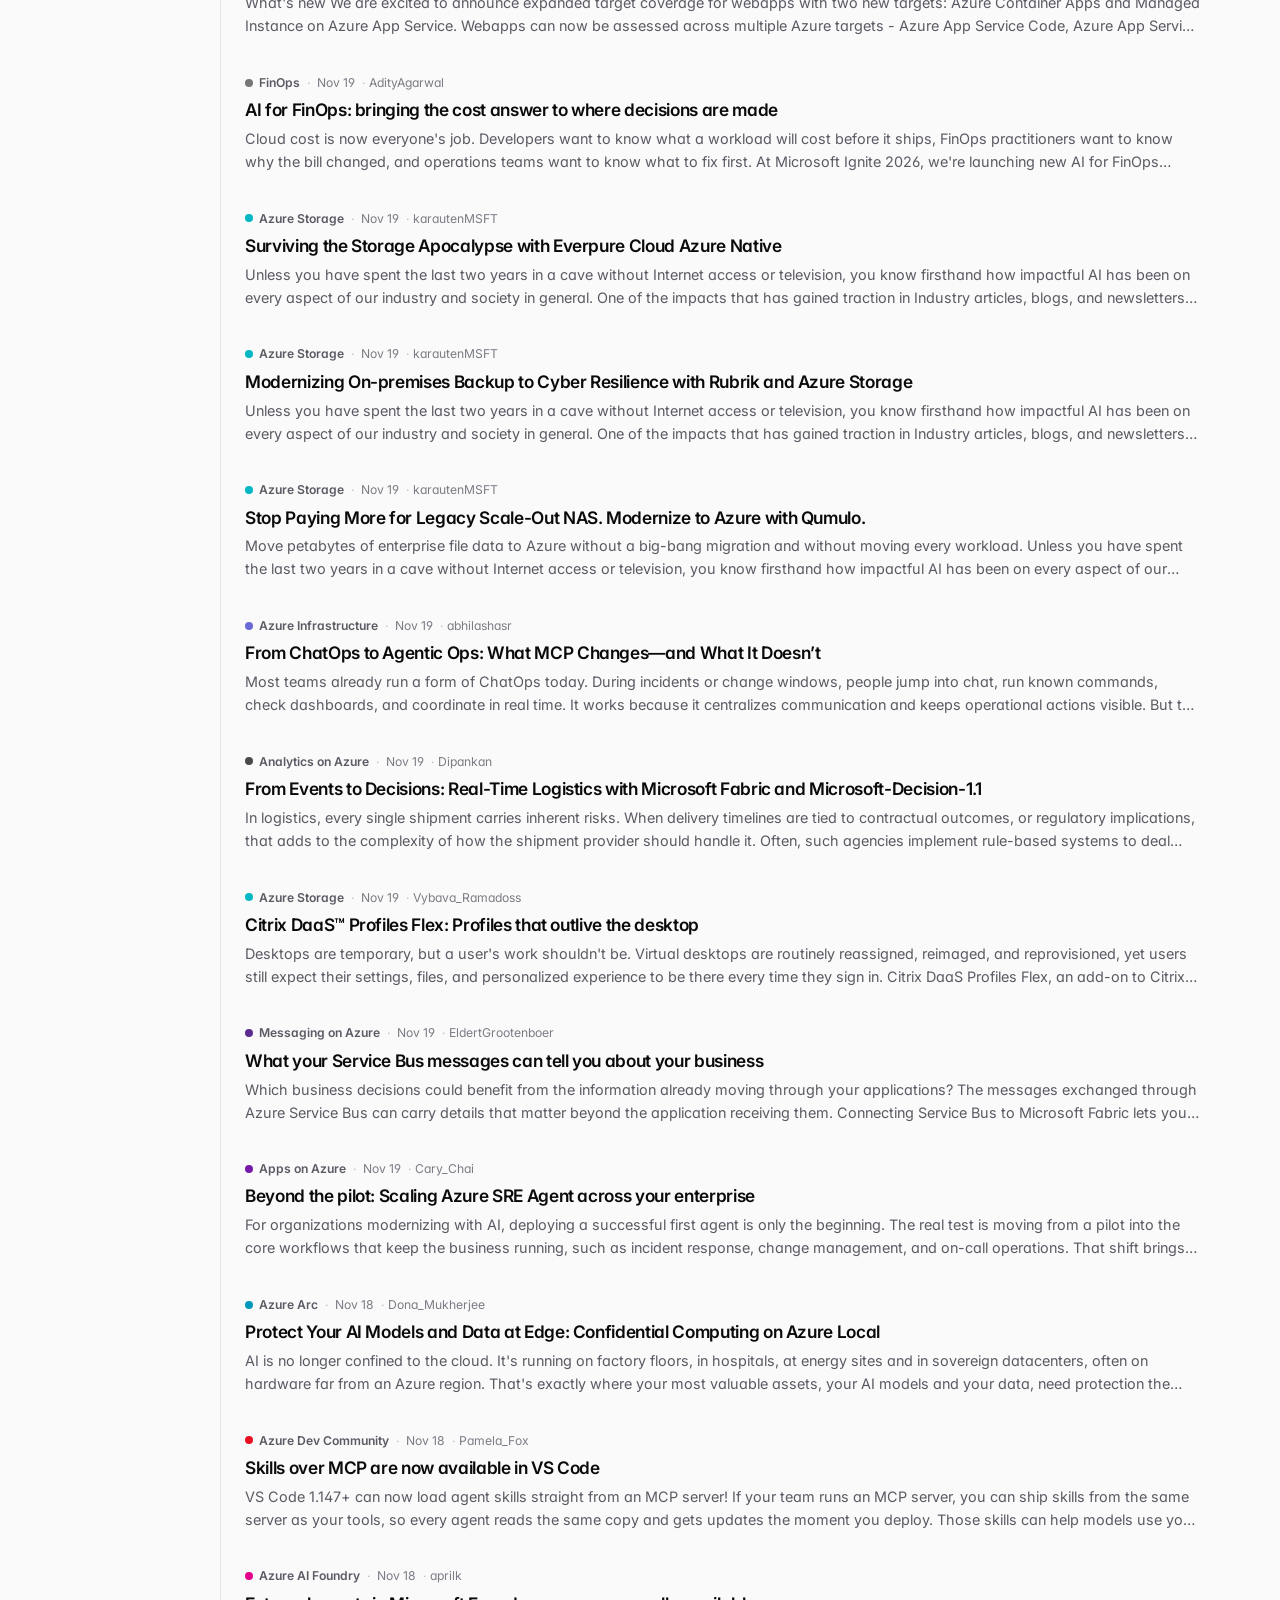
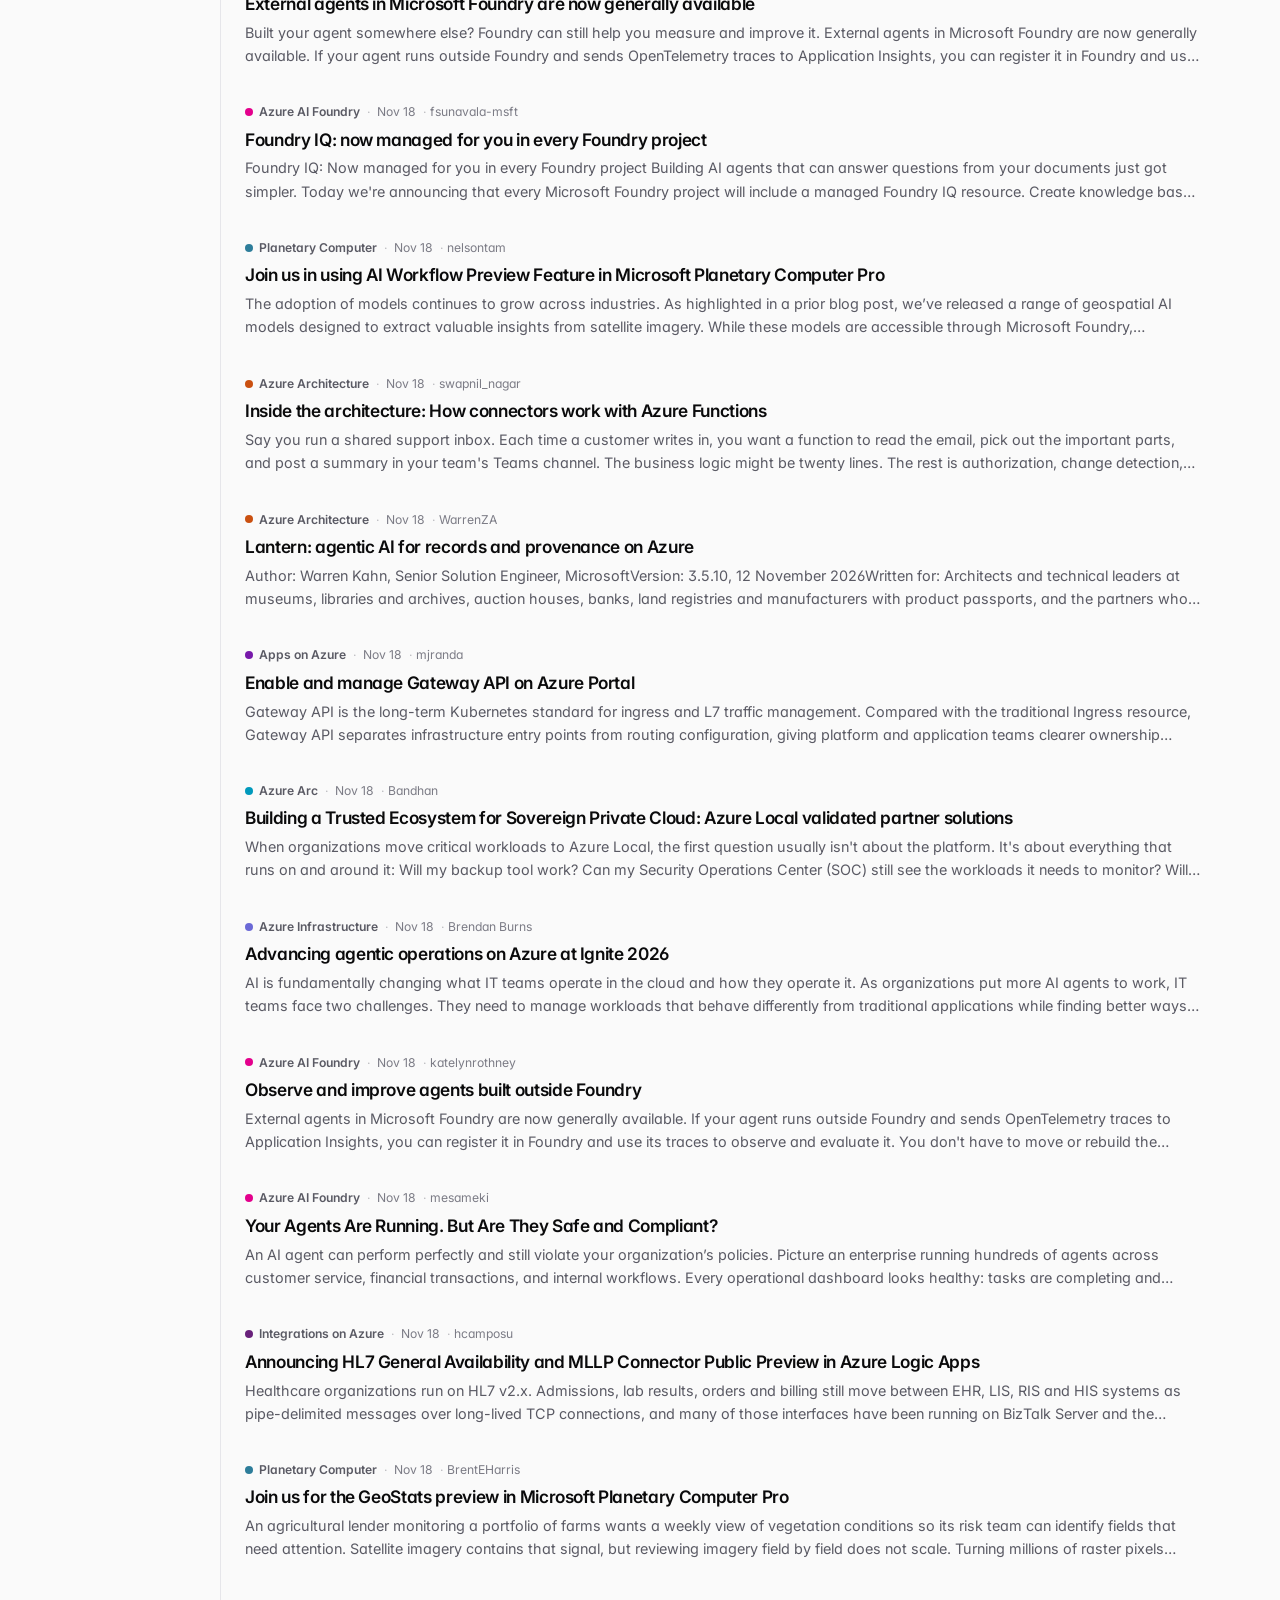
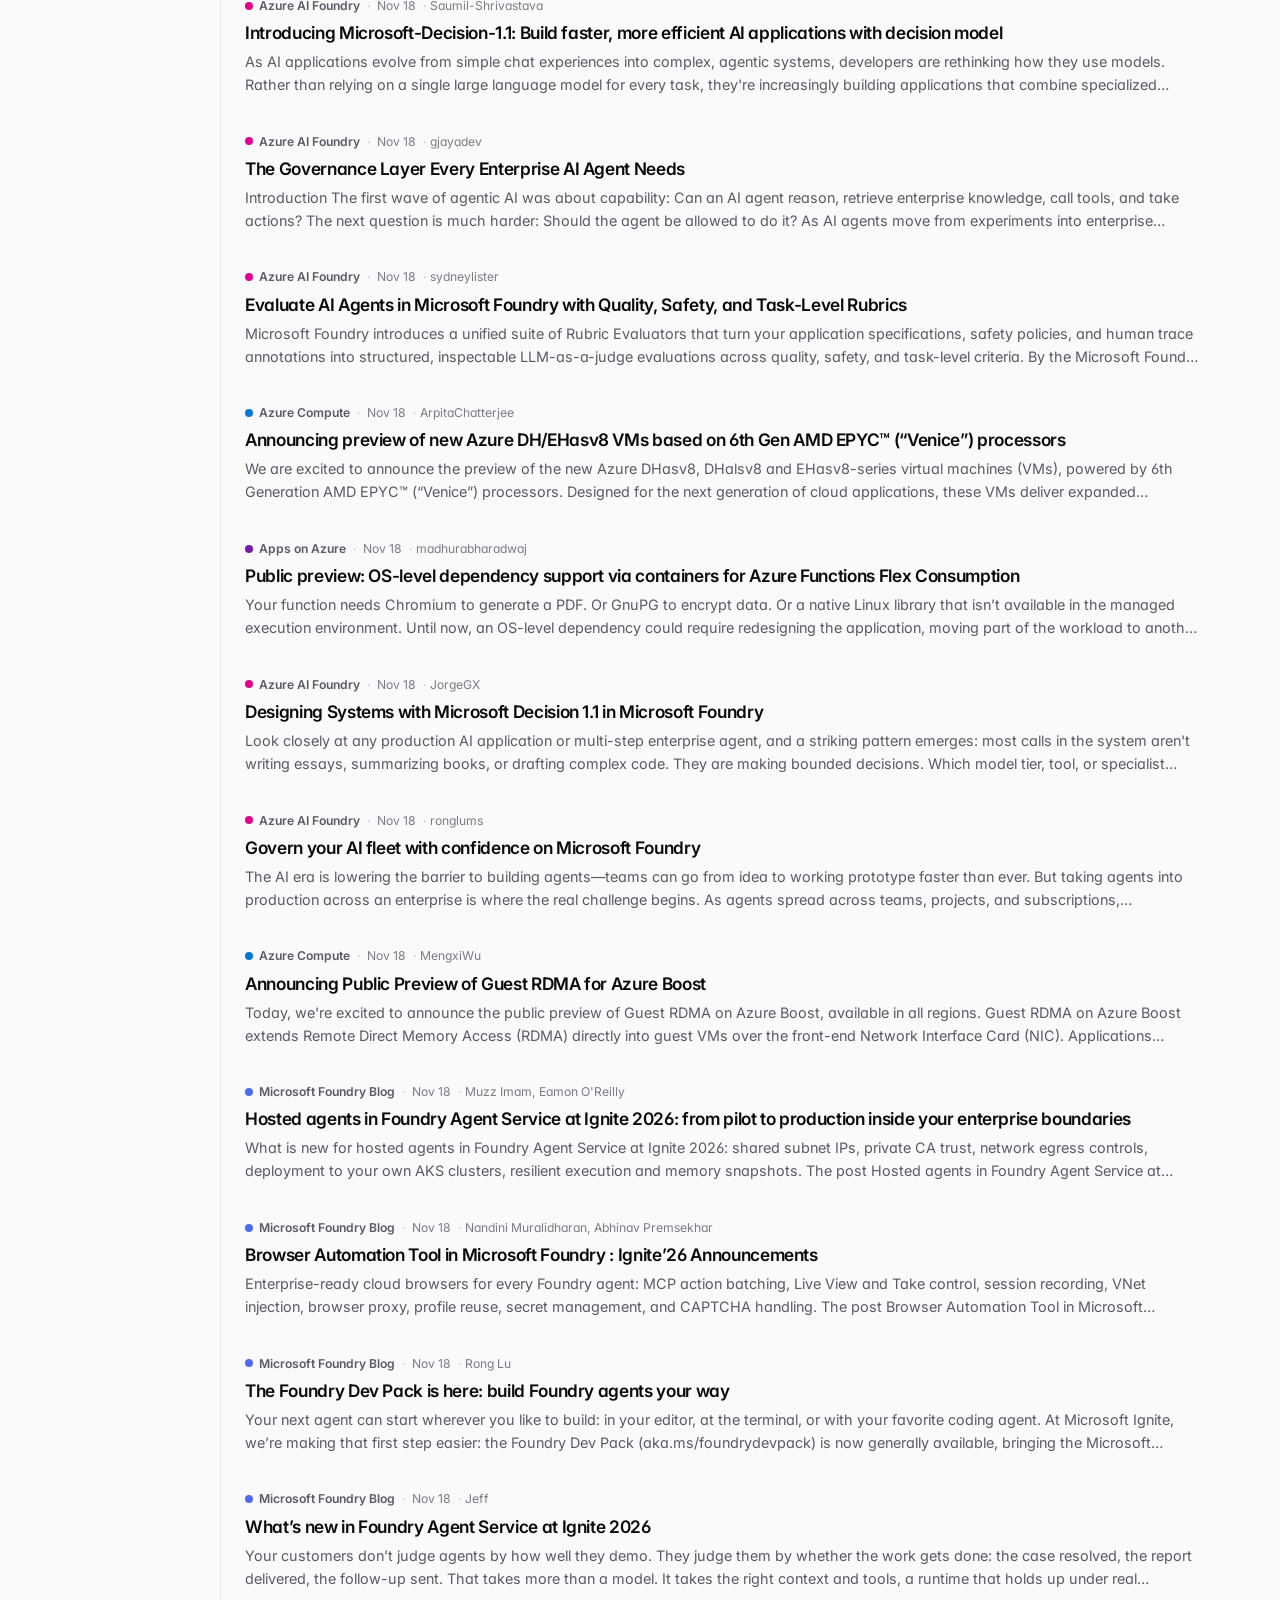
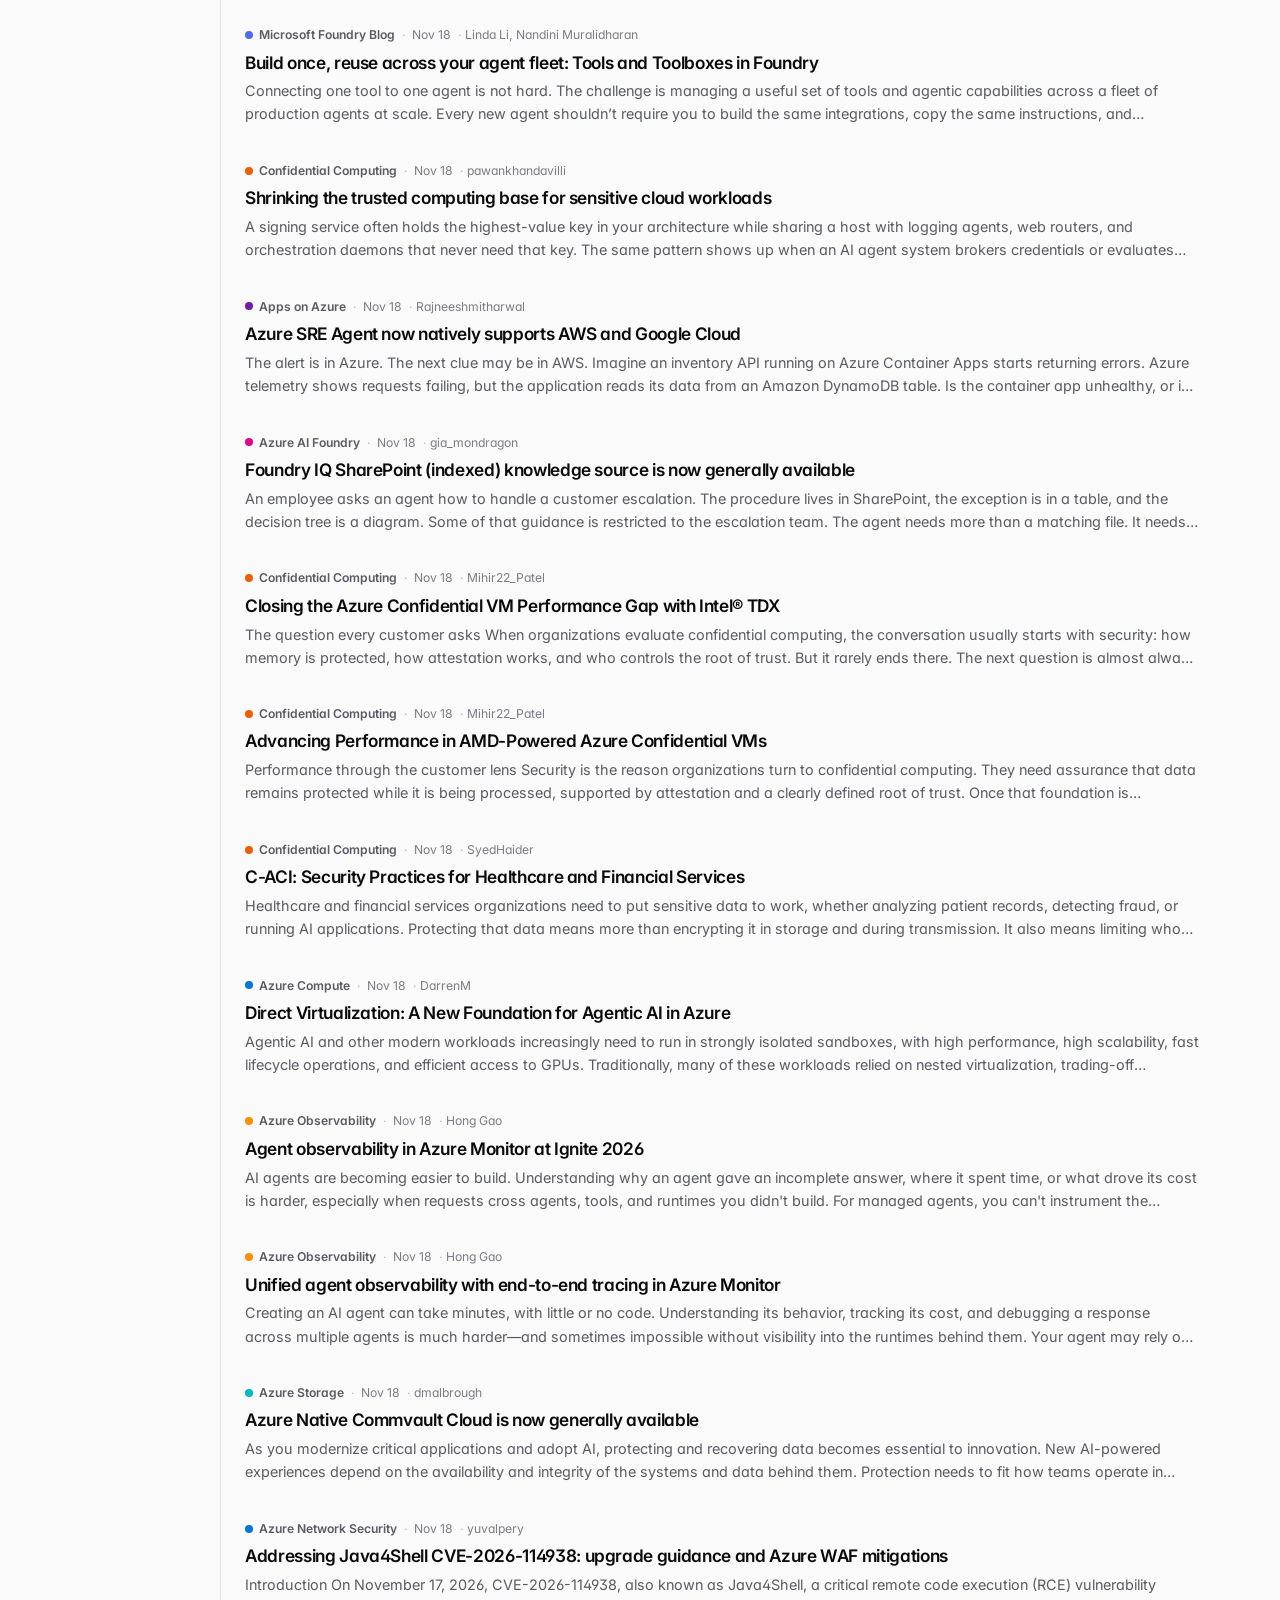
==== commit 72812b2e: "📰 Update Azure blog feeds - 2026-11-26 22:59 UTC" ====
--- a/index.html
+++ b/index.html
@@ -154,11 +154,12 @@
 
     <div class="articles-grid" id="articles-grid">
       <!-- FEED-PREVIEW:START -->
-<article class="article-card"><div class="card-top"><span>Apps on Azure</span> &middot; <time datetime="2026-11-26T02:28:19+00:00">Nov 26, 2026</time></div><h3 class="article-title"><a href="https://techcommunity.microsoft.com/t5/apps-on-azure-blog/azure-functions-and-aws-lambda-one-trigger-vs-multiple-triggers/ba-p/4574749" rel="noopener">Azure Functions and AWS Lambda: One Trigger vs. Multiple Triggers—What Changes in Your Design?</a></h3></article>
+<article class="article-card"><div class="card-top"><span>Azure Compute</span> &middot; <time datetime="2026-11-25T22:26:15+00:00">Nov 25, 2026</time></div><h3 class="article-title"><a href="https://techcommunity.microsoft.com/t5/azure-compute-blog/ignite-2026-the-next-era-of-ai-starts-with-the-infrastructure/ba-p/4574943" rel="noopener">Ignite 2026: The next era of AI starts with the infrastructure beneath it</a></h3></article>
+<article class="article-card"><div class="card-top"><span>Microsoft Sentinel</span> &middot; <time datetime="2026-11-25T21:36:10+00:00">Nov 25, 2026</time></div><h3 class="article-title"><a href="https://techcommunity.microsoft.com/t5/microsoft-sentinel-blog/microsoft-ignite-2026-new-sentinel-connectors-announcement/ba-p/4565258" rel="noopener">Microsoft Ignite 2026: New Sentinel Connectors Announcement</a></h3></article>
 <article class="article-card"><div class="card-top"><span>Apps on Azure</span> &middot; <time datetime="2026-11-25T20:14:07+00:00">Nov 25, 2026</time></div><h3 class="article-title"><a href="https://techcommunity.microsoft.com/t5/apps-on-azure-blog/introducing-brewlet-manage-golden-images-at-platform-speed/ba-p/4576767" rel="noopener">Introducing Brewlet: Manage Golden Images at Platform Speed</a></h3></article>
-<article class="article-card"><div class="card-top"><span>Azure Dev Community</span> &middot; <time datetime="2026-11-25T05:15:00+00:00">Nov 25, 2026</time></div><h3 class="article-title"><a href="https://techcommunity.microsoft.com/t5/microsoft-developer-community/measuring-freshness-for-web-grounding/ba-p/4576396" rel="noopener">Measuring Freshness for Web Grounding</a></h3></article>
-<article class="article-card"><div class="card-top"><span>Messaging on Azure</span> &middot; <time datetime="2026-11-24T23:43:01+00:00">Nov 24, 2026</time></div><h3 class="article-title"><a href="https://techcommunity.microsoft.com/t5/messaging-on-azure-blog/upcoming-dns-changes-for-azure-event-hubs-and-azure-service-bus/ba-p/4576442" rel="noopener">Upcoming DNS changes for Azure Event Hubs and Azure Service Bus</a></h3></article>
-<article class="article-card"><div class="card-top"><span>Azure Compute</span> &middot; <time datetime="2026-11-24T23:34:39+00:00">Nov 24, 2026</time></div><h3 class="article-title"><a href="https://techcommunity.microsoft.com/t5/azure-compute-blog/ignite-2026-the-next-era-of-ai-starts-with-the-infrastructure/ba-p/4574943" rel="noopener">Ignite 2026: The next era of AI starts with the infrastructure beneath it</a></h3></article>
+<article class="article-card"><div class="card-top"><span>Azure AI Foundry</span> &middot; <time datetime="2026-11-25T18:00:00+00:00">Nov 25, 2026</time></div><h3 class="article-title"><a href="https://techcommunity.microsoft.com/t5/microsoft-foundry-blog/from-inline-tools-to-a-shared-toolbox-in-microsoft-foundry/ba-p/4575475" rel="noopener">From inline tools to a shared Toolbox in Microsoft Foundry</a></h3></article>
+<article class="article-card"><div class="card-top"><span>Azure AI Foundry</span> &middot; <time datetime="2026-11-25T17:32:16+00:00">Nov 25, 2026</time></div><h3 class="article-title"><a href="https://techcommunity.microsoft.com/t5/microsoft-foundry-blog/build-a-multi-model-video-generation-workflow-with-fal-on/ba-p/4573786" rel="noopener">Build a multi-model video generation workflow with fal on Microsoft Foundry</a></h3></article>
+<article class="article-card"><div class="card-top"><span>Azure AI Foundry</span> &middot; <time datetime="2026-11-25T17:00:00+00:00">Nov 25, 2026</time></div><h3 class="article-title"><a href="https://techcommunity.microsoft.com/t5/microsoft-foundry-blog/hosted-agents-in-your-own-virtual-network-five-checks-when-the/ba-p/4575468" rel="noopener">Hosted agents in your own virtual network: five checks when the Agents page times out</a></h3></article>
 <article class="article-card"><div class="card-top"><span>Azure Compute</span> &middot; <time datetime="2026-11-24T21:52:02+00:00">Nov 24, 2026</time></div><h3 class="article-title"><a href="https://techcommunity.microsoft.com/t5/azure-compute-blog/strengthen-your-azure-security-baseline-with-metadata-security/ba-p/4576391" rel="noopener">Strengthen your Azure security baseline with Metadata Security Protocol</a></h3></article>
 <article class="article-card"><div class="card-top"><span>Azure Compute</span> &middot; <time datetime="2026-11-24T21:51:38+00:00">Nov 24, 2026</time></div><h3 class="article-title"><a href="https://techcommunity.microsoft.com/t5/azure-compute-blog/announcing-public-preview-for-windows-remote-recovery-on-azure/ba-p/4576401" rel="noopener">Announcing public preview for Windows Remote Recovery on Azure VMs</a></h3></article>
 <article class="article-card"><div class="card-top"><span>Azure Cosmos DB Blog</span> &middot; <time datetime="2026-11-24T21:39:03+00:00">Nov 24, 2026</time></div><h3 class="article-title"><a href="https://devblogs.microsoft.com/cosmosdb/all-or-nothing-distributed-transactions-in-azure-cosmos-db/" rel="noopener">All or nothing: distributed transactions in Azure Cosmos DB</a></h3></article>
@@ -174,7 +175,6 @@
 <article class="article-card"><div class="card-top"><span>Azure Observability</span> &middot; <time datetime="2026-11-24T01:26:25+00:00">Nov 24, 2026</time></div><h3 class="article-title"><a href="https://techcommunity.microsoft.com/t5/azure-observability-blog/looking-for-a-managed-opentelemetry-collector-azure-monitor/ba-p/4576014" rel="noopener">Looking for a managed OpenTelemetry collector? Azure Monitor pipeline now does the job</a></h3></article>
 <article class="article-card"><div class="card-top"><span>AKS Blog</span> &middot; <time datetime="2026-11-24T00:00:00+00:00">Nov 24, 2026</time></div><h3 class="article-title"><a href="https://blog.aks.azure.com/2026/11/24/dacs-runai-model-loading" rel="noopener">Accelerate Model Loading on AKS with DACS and Run:ai Model Streamer</a></h3></article>
 <article class="article-card"><div class="card-top"><span>Integrations on Azure</span> &middot; <time datetime="2026-11-23T23:54:23+00:00">Nov 23, 2026</time></div><h3 class="article-title"><a href="https://techcommunity.microsoft.com/t5/azure-integration-services-blog/announcing-the-msmq-built-in-connector-for-azure-logic-apps/ba-p/4574215" rel="noopener">Announcing the MSMQ built-in connector for Azure Logic Apps Standard</a></h3></article>
-<article class="article-card"><div class="card-top"><span>Microsoft Sentinel</span> &middot; <time datetime="2026-11-23T22:53:24+00:00">Nov 23, 2026</time></div><h3 class="article-title"><a href="https://techcommunity.microsoft.com/t5/microsoft-sentinel-blog/microsoft-ignite-2026-new-sentinel-connectors-announcement/ba-p/4565258" rel="noopener">Microsoft Ignite 2026: New Sentinel Connectors Announcement</a></h3></article>
 <article class="article-card"><div class="card-top"><span>Apps on Azure</span> &middot; <time datetime="2026-11-23T21:52:07+00:00">Nov 23, 2026</time></div><h3 class="article-title"><a href="https://techcommunity.microsoft.com/t5/apps-on-azure-blog/run-models-and-agents-on-your-own-kubernetes-clusters-aks-at/ba-p/4573912" rel="noopener">Run models and agents on your own Kubernetes clusters: AKS at Microsoft Ignite 2026</a></h3></article>
 <article class="article-card"><div class="card-top"><span>Azure DevOps Blog</span> &middot; <time datetime="2026-11-23T20:21:42+00:00">Nov 23, 2026</time></div><h3 class="article-title"><a href="https://devblogs.microsoft.com/devops/agentic-autofix-for-advanced-security-for-azure-devops-public-preview/" rel="noopener">Agentic Autofix for GitHub Advanced Security for Azure DevOps is in public preview</a></h3></article>
 <article class="article-card"><div class="card-top"><span>Planetary Computer</span> &middot; <time datetime="2026-11-23T19:31:36+00:00">Nov 23, 2026</time></div><h3 class="article-title"><a href="https://techcommunity.microsoft.com/t5/microsoft-planetary-computer/from-commercial-imagery-to-physical-world-intelligence-with/ba-p/4572066" rel="noopener">From Commercial Imagery to Physical-World Intelligence with SkyWatch and Planetary Computer Pro</a></h3></article>
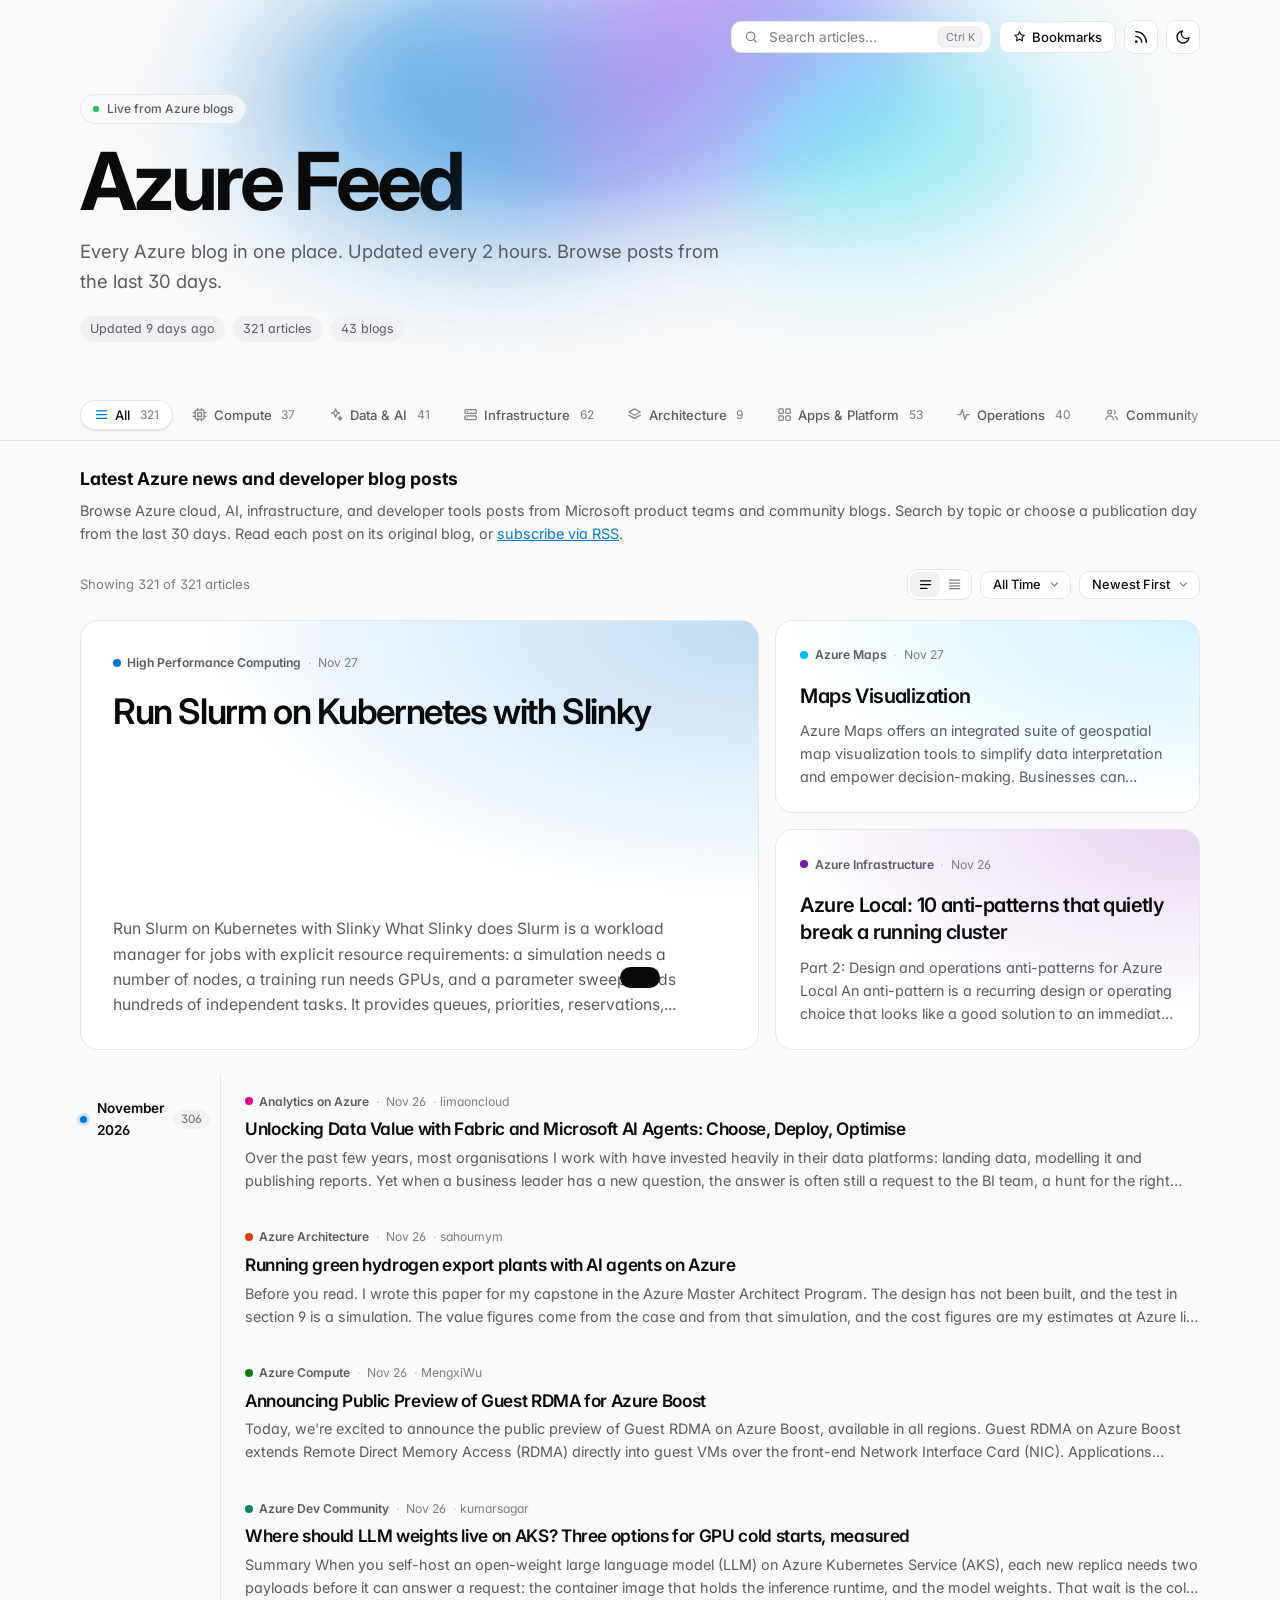
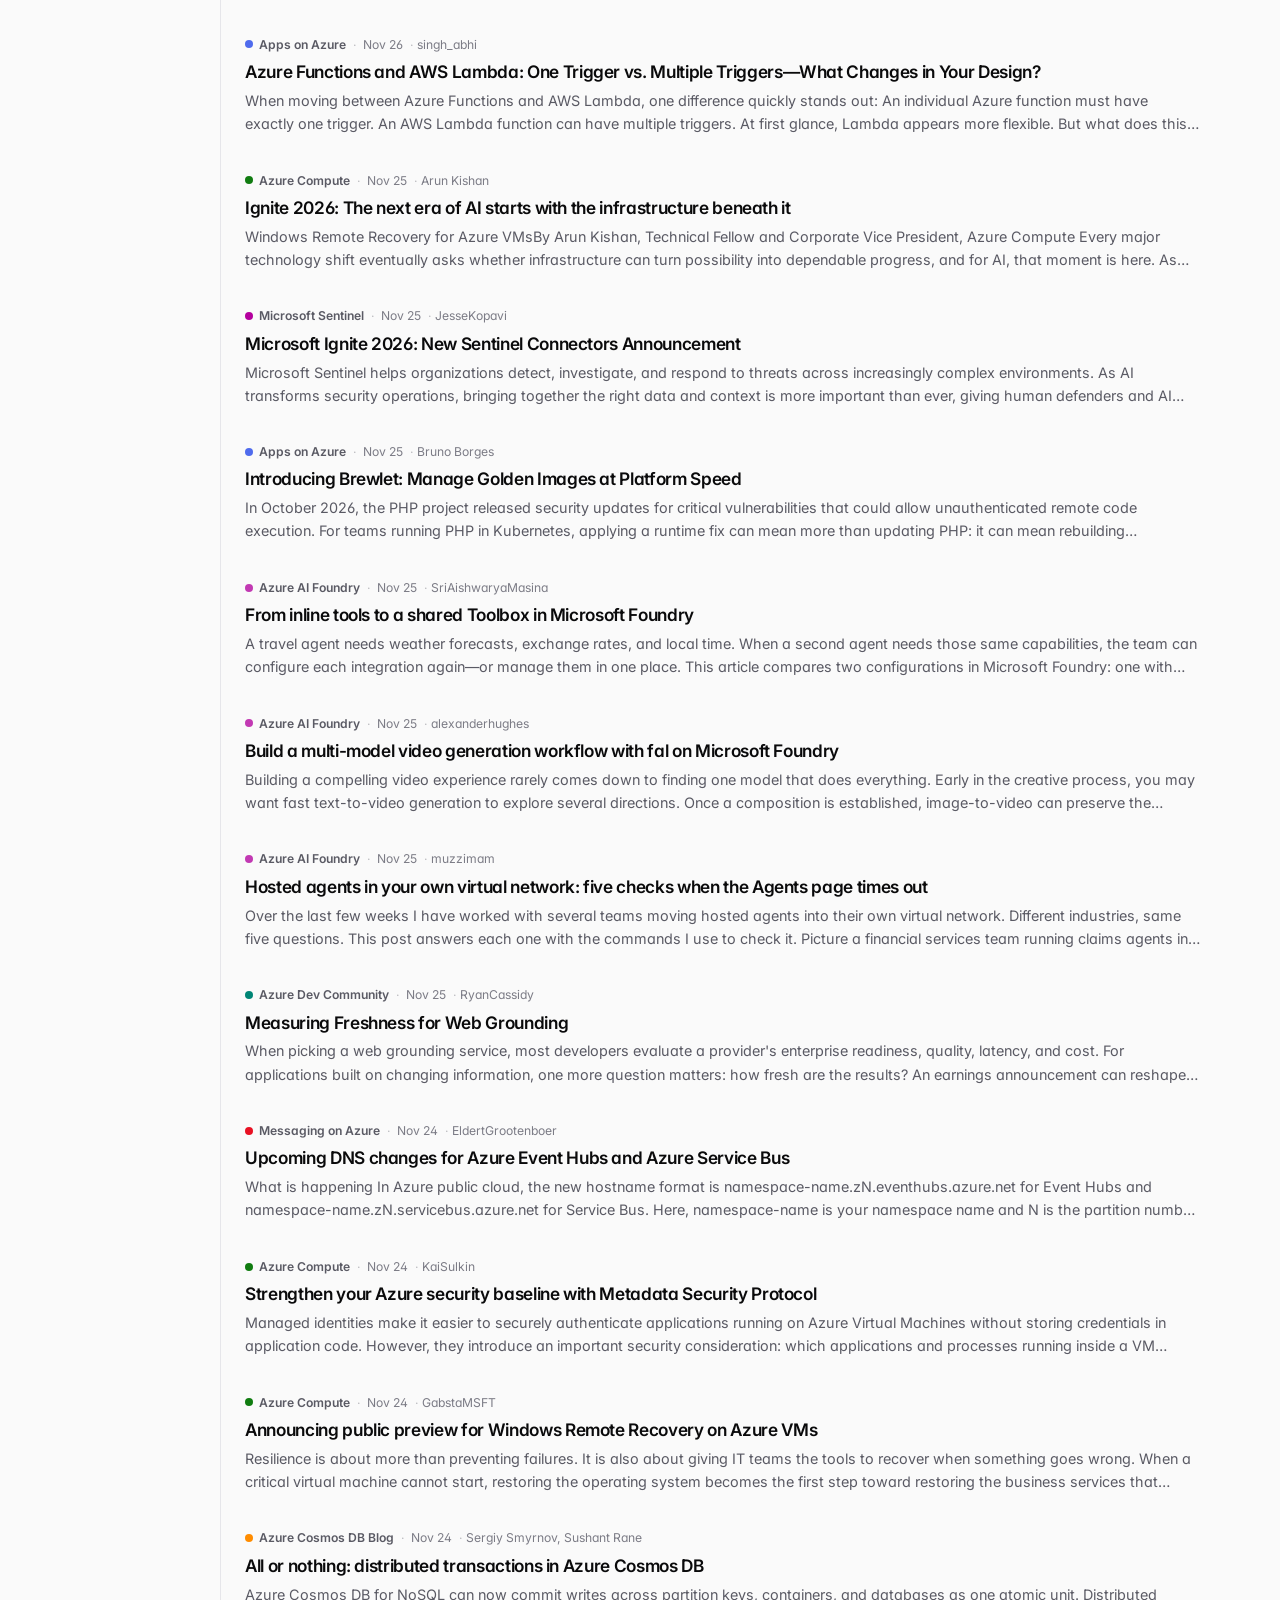
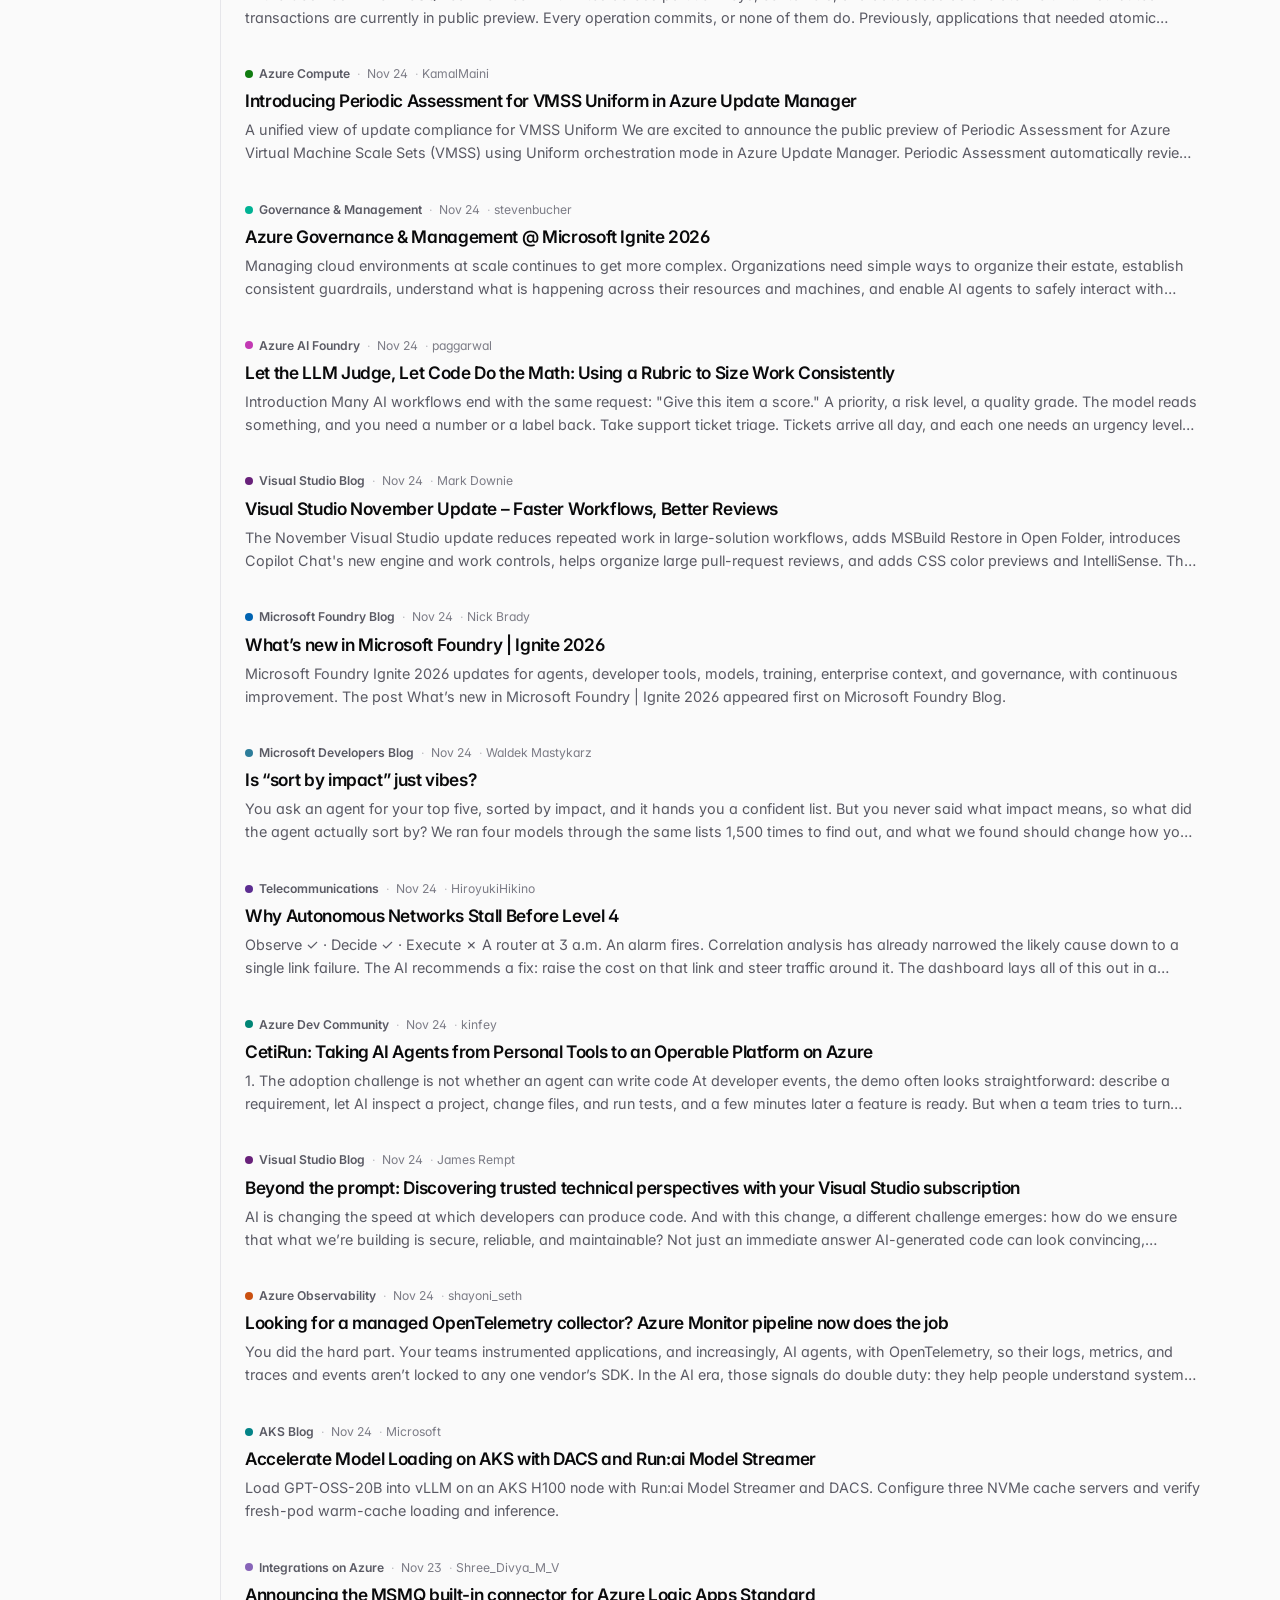
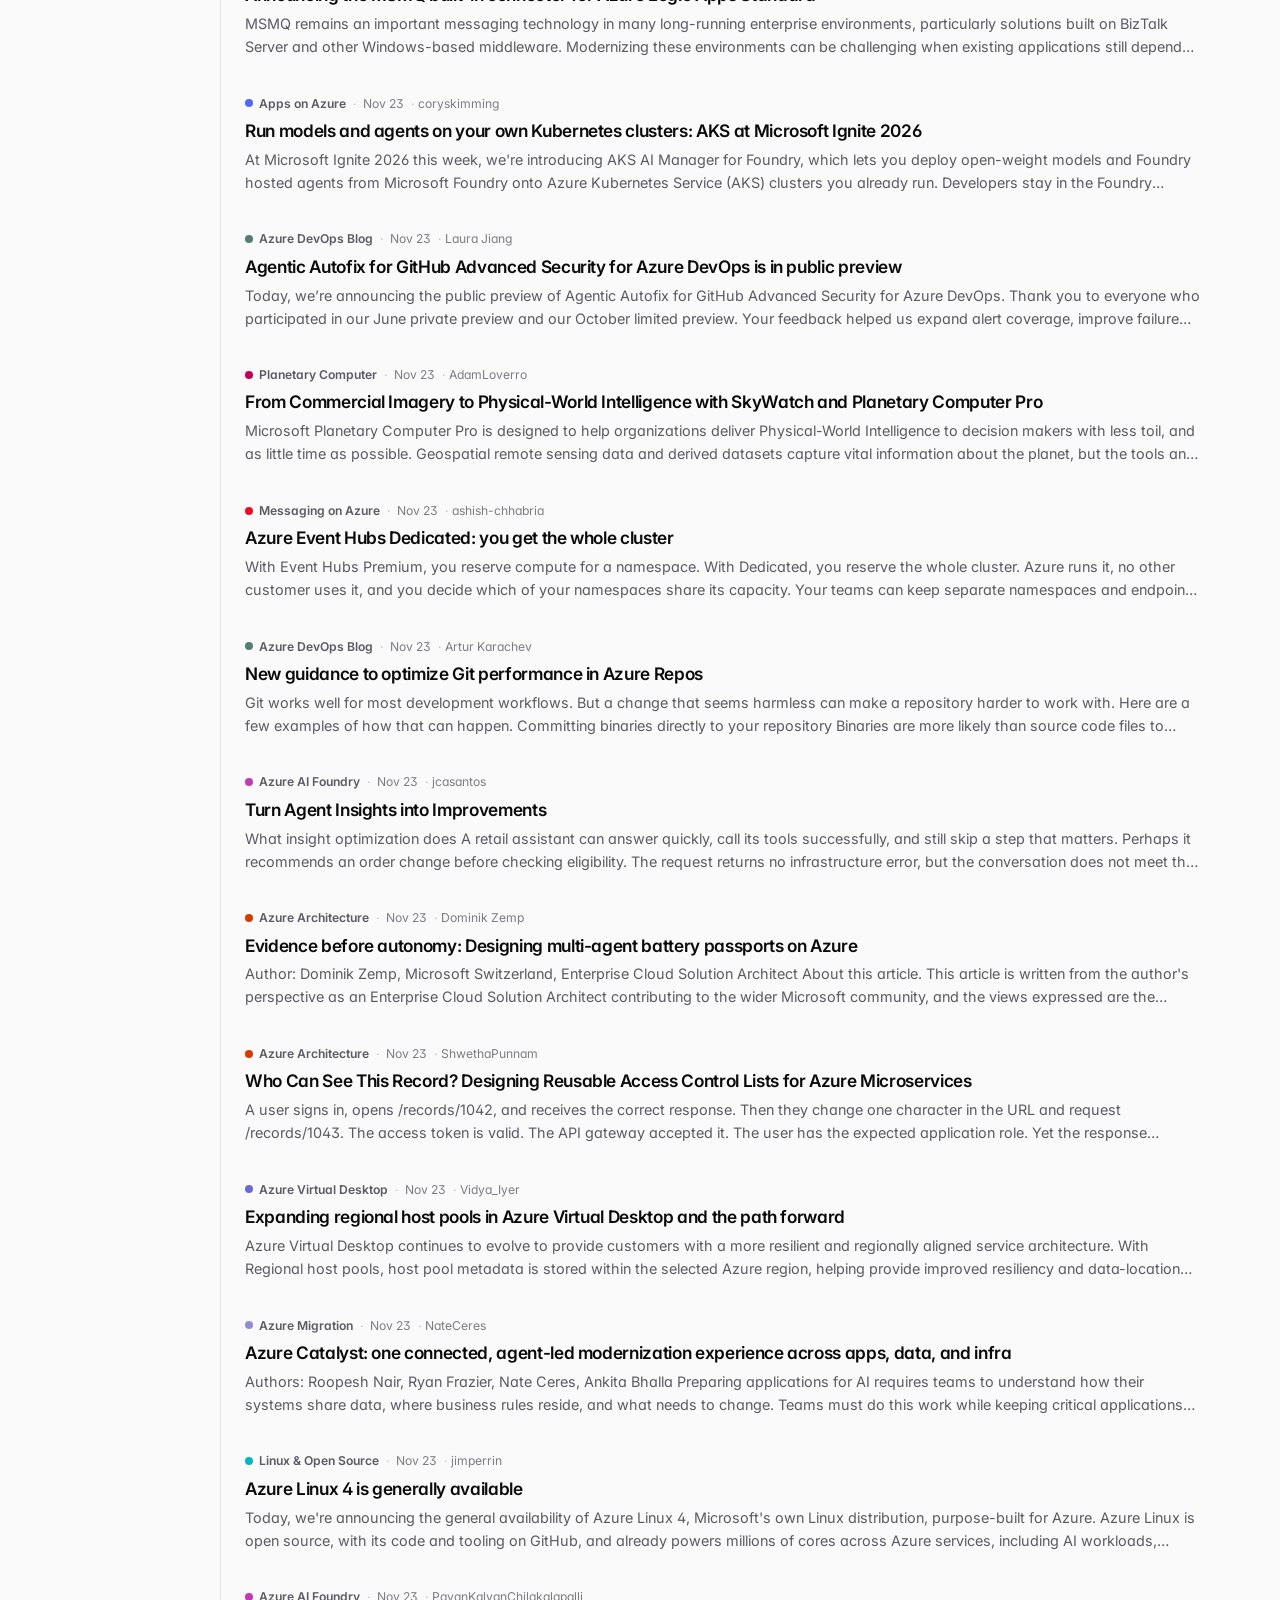
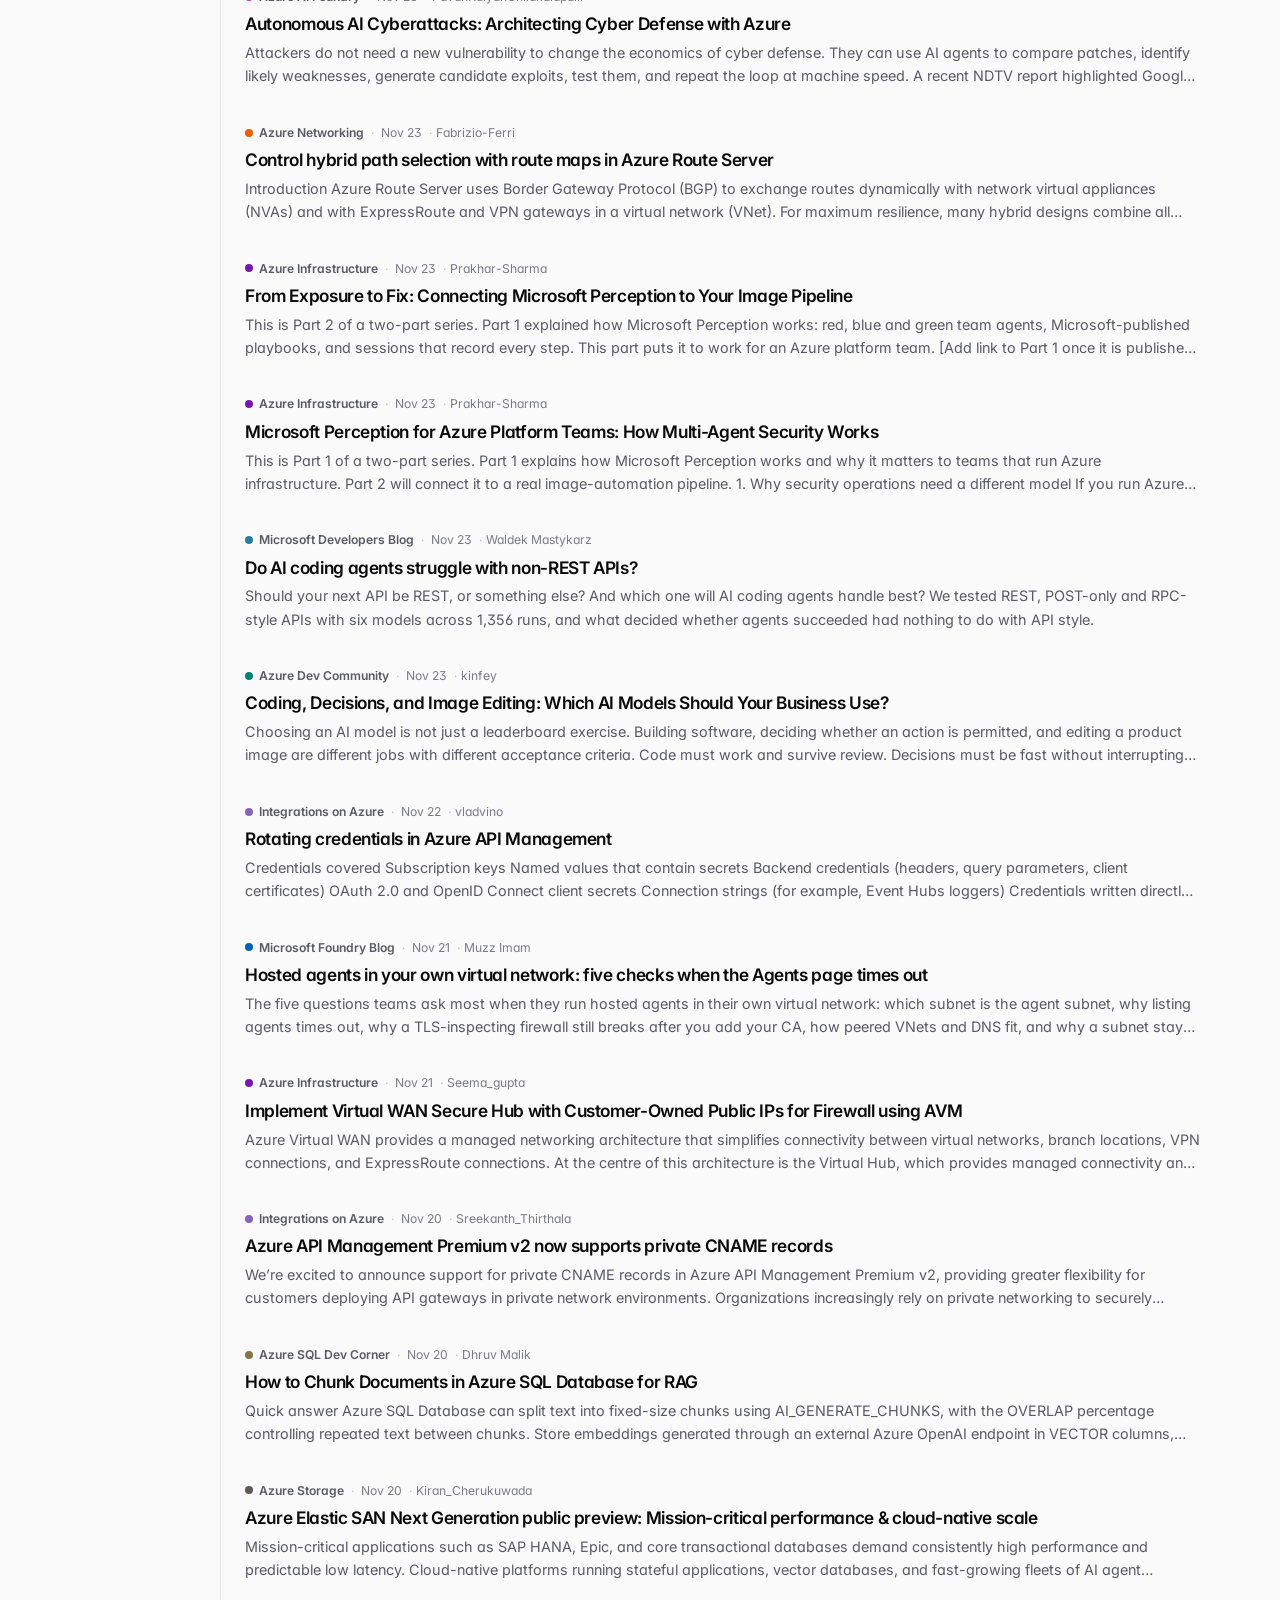
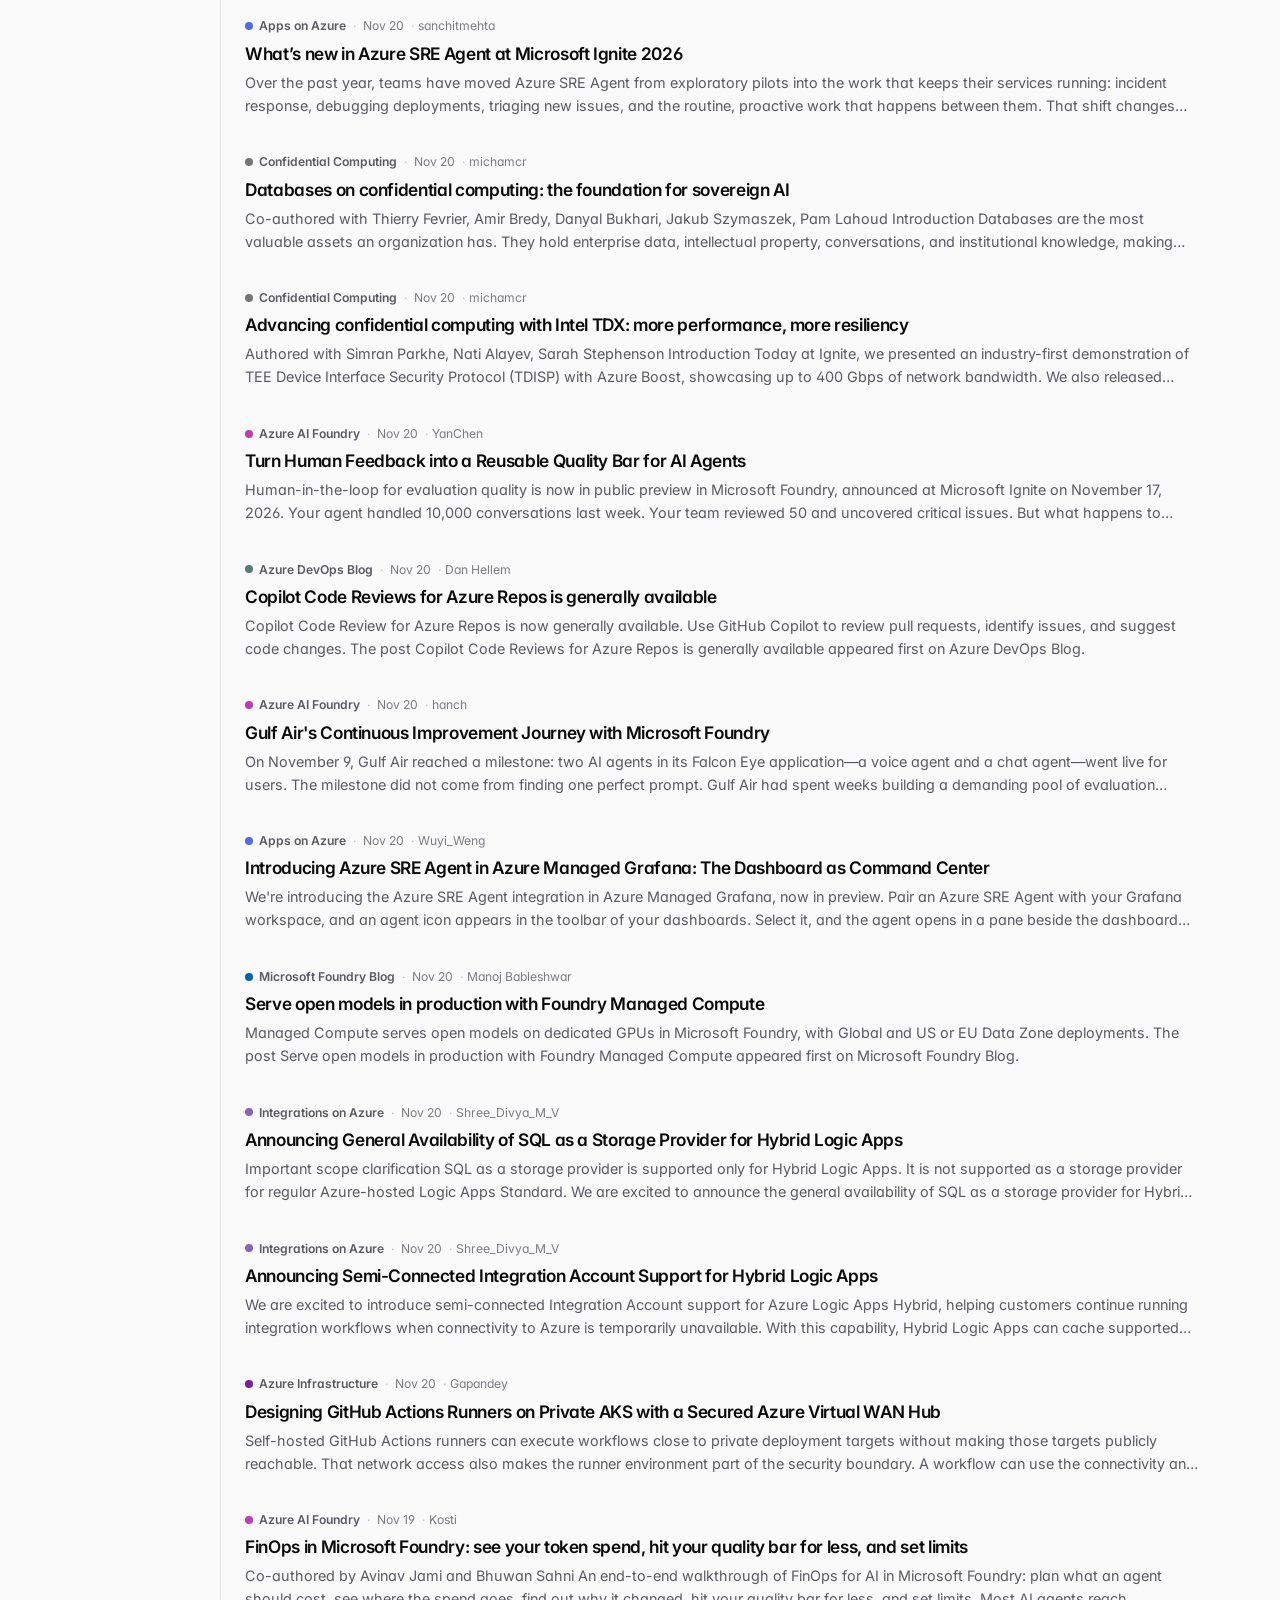
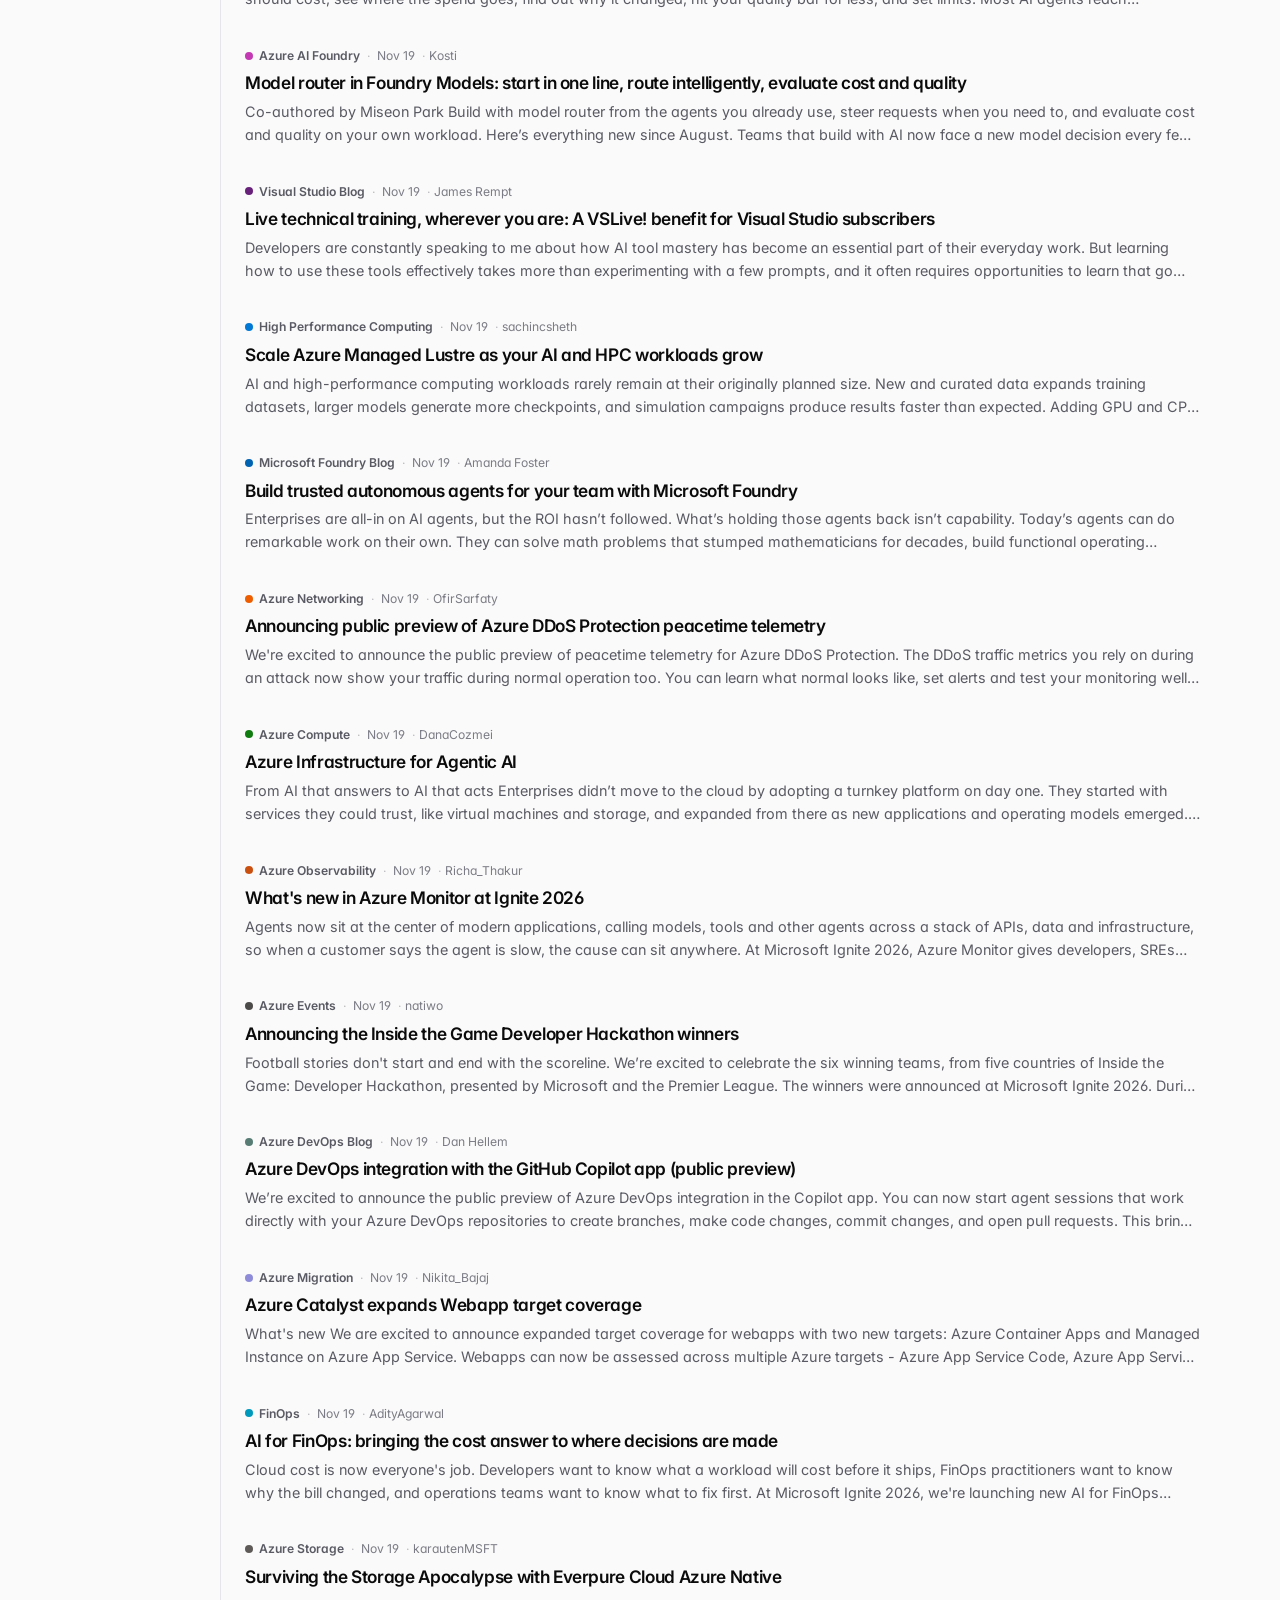
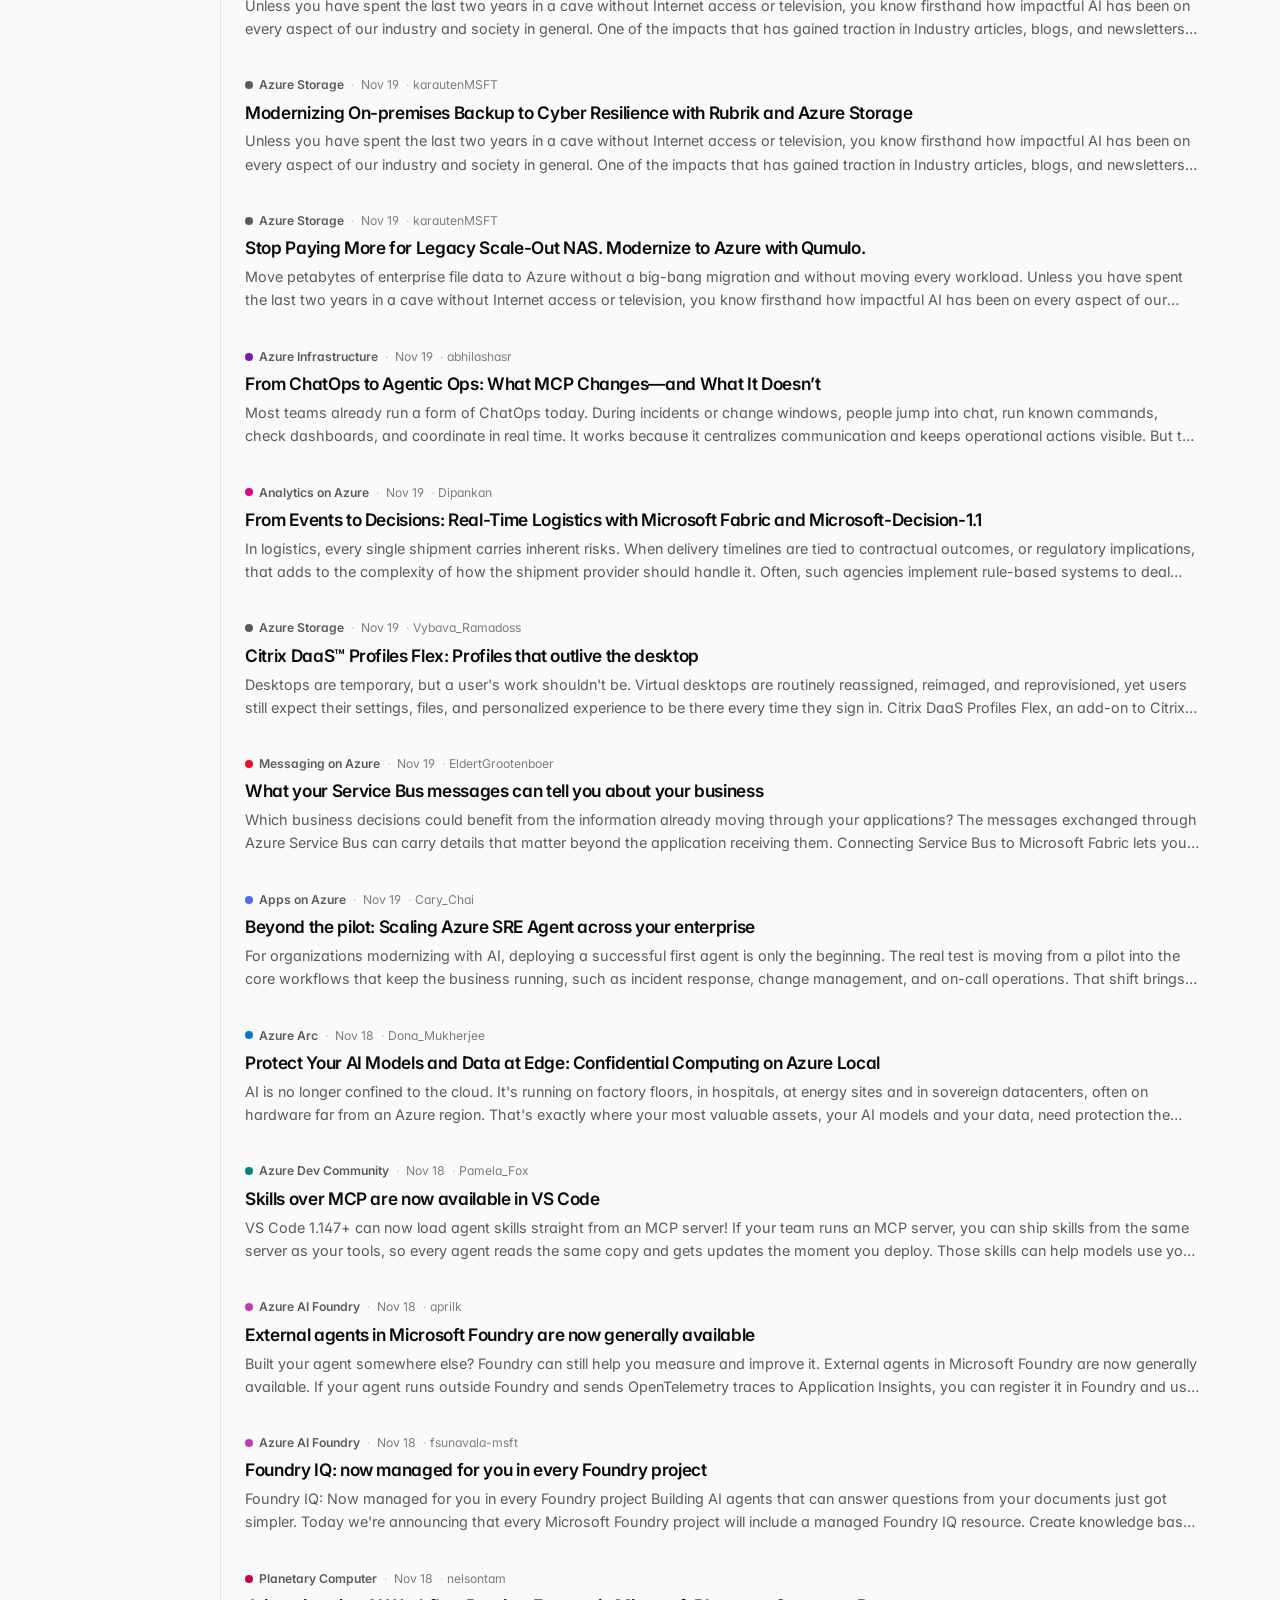
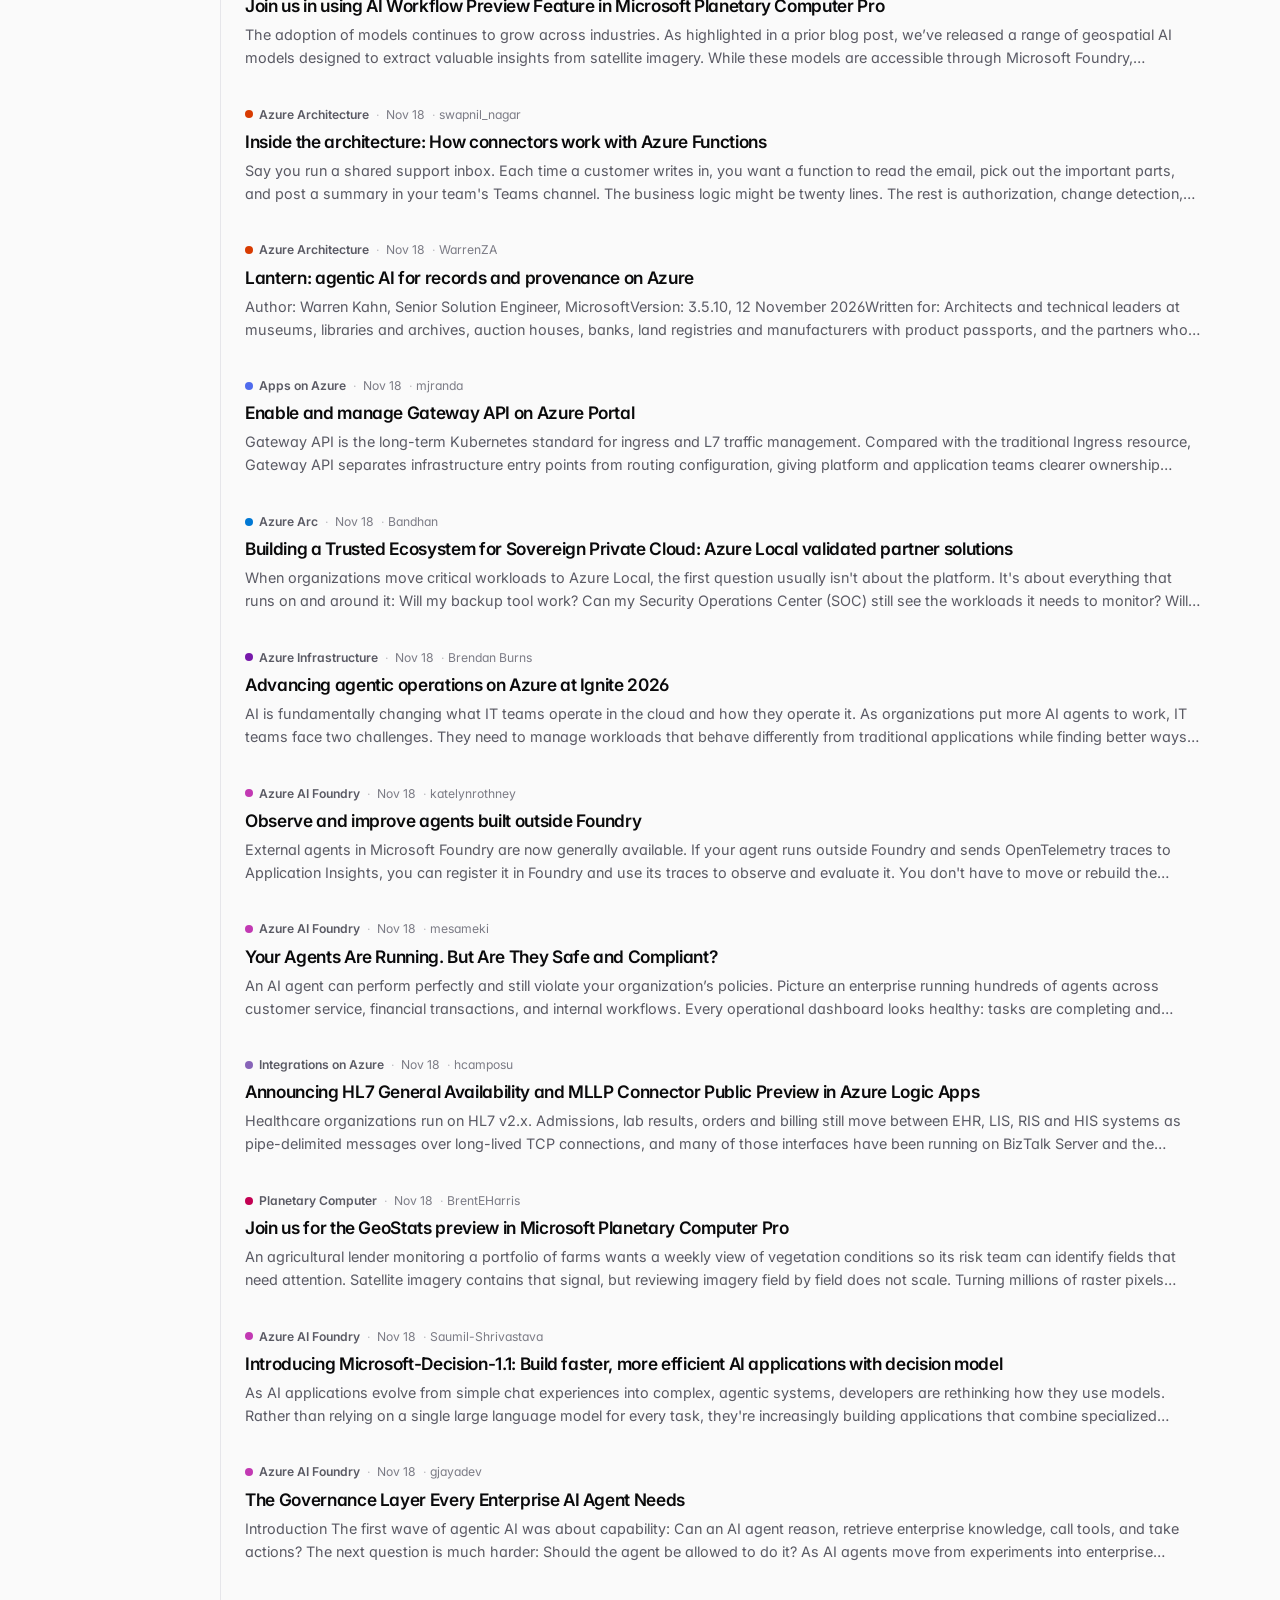
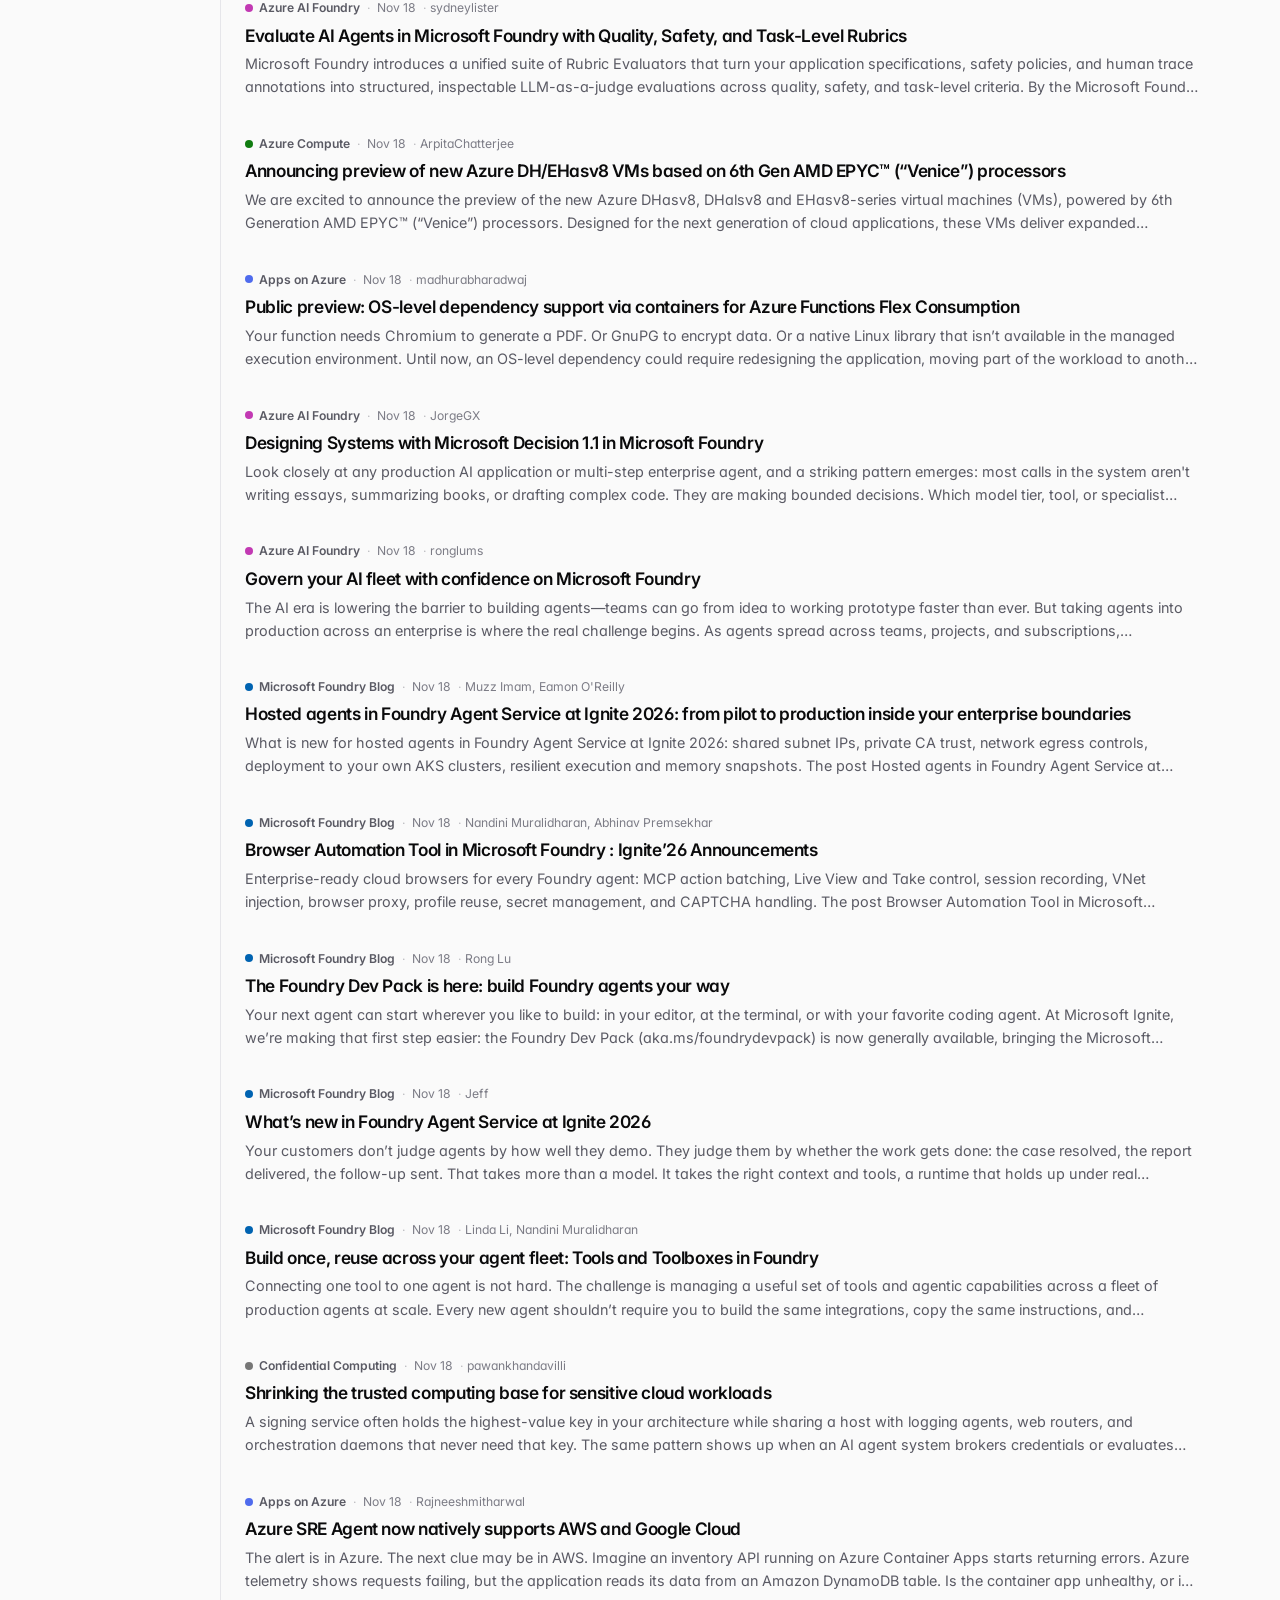
==== commit caf93267: "📰 Update Azure blog feeds - 2026-11-27 08:32 UTC" ====
--- a/index.html
+++ b/index.html
@@ -154,12 +154,22 @@
 
     <div class="articles-grid" id="articles-grid">
       <!-- FEED-PREVIEW:START -->
+<article class="article-card"><div class="card-top"><span>High Performance Computing</span> &middot; <time datetime="2026-11-27T08:08:25+00:00">Nov 27, 2026</time></div><h3 class="article-title"><a href="https://techcommunity.microsoft.com/t5/azure-high-performance-computing/run-slurm-on-kubernetes-with-slinky/ba-p/4577289" rel="noopener">Run Slurm on Kubernetes with Slinky</a></h3></article>
+<article class="article-card"><div class="card-top"><span>Azure Maps</span> &middot; <time datetime="2026-11-27T00:30:00+00:00">Nov 27, 2026</time></div><h3 class="article-title"><a href="https://techcommunity.microsoft.com/t5/azure-maps-blog/maps-visualization/ba-p/4399823" rel="noopener">Maps Visualization</a></h3></article>
+<article class="article-card"><div class="card-top"><span>Azure Infrastructure</span> &middot; <time datetime="2026-11-26T18:00:52+00:00">Nov 26, 2026</time></div><h3 class="article-title"><a href="https://techcommunity.microsoft.com/t5/azure-infrastructure-blog/azure-local-10-anti-patterns-that-quietly-break-a-running/ba-p/4577143" rel="noopener">Azure Local: 10 anti-patterns that quietly break a running cluster</a></h3></article>
+<article class="article-card"><div class="card-top"><span>Analytics on Azure</span> &middot; <time datetime="2026-11-26T15:45:59+00:00">Nov 26, 2026</time></div><h3 class="article-title"><a href="https://techcommunity.microsoft.com/t5/analytics-on-azure-blog/unlocking-data-value-with-fabric-and-microsoft-ai-agents-choose/ba-p/4574895" rel="noopener">Unlocking Data Value with Fabric and Microsoft AI Agents: Choose, Deploy, Optimise</a></h3></article>
+<article class="article-card"><div class="card-top"><span>Azure Architecture</span> &middot; <time datetime="2026-11-26T13:35:43+00:00">Nov 26, 2026</time></div><h3 class="article-title"><a href="https://techcommunity.microsoft.com/t5/azure-architecture-blog/running-green-hydrogen-export-plants-with-ai-agents-on-azure/ba-p/4576731" rel="noopener">Running green hydrogen export plants with AI agents on Azure</a></h3></article>
+<article class="article-card"><div class="card-top"><span>Azure Compute</span> &middot; <time datetime="2026-11-26T12:19:57+00:00">Nov 26, 2026</time></div><h3 class="article-title"><a href="https://techcommunity.microsoft.com/t5/azure-compute-blog/announcing-public-preview-of-guest-rdma-for-azure-boost/ba-p/4573027" rel="noopener">Announcing Public Preview of Guest RDMA for Azure Boost</a></h3></article>
+<article class="article-card"><div class="card-top"><span>Azure Dev Community</span> &middot; <time datetime="2026-11-26T05:30:00+00:00">Nov 26, 2026</time></div><h3 class="article-title"><a href="https://techcommunity.microsoft.com/t5/microsoft-developer-community/where-should-llm-weights-live-on-aks-three-options-for-gpu-cold/ba-p/4574887" rel="noopener">Where should LLM weights live on AKS? Three options for GPU cold starts, measured</a></h3></article>
+<article class="article-card"><div class="card-top"><span>Apps on Azure</span> &middot; <time datetime="2026-11-26T02:28:19+00:00">Nov 26, 2026</time></div><h3 class="article-title"><a href="https://techcommunity.microsoft.com/t5/apps-on-azure-blog/azure-functions-and-aws-lambda-one-trigger-vs-multiple-triggers/ba-p/4574749" rel="noopener">Azure Functions and AWS Lambda: One Trigger vs. Multiple Triggers—What Changes in Your Design?</a></h3></article>
 <article class="article-card"><div class="card-top"><span>Azure Compute</span> &middot; <time datetime="2026-11-25T22:26:15+00:00">Nov 25, 2026</time></div><h3 class="article-title"><a href="https://techcommunity.microsoft.com/t5/azure-compute-blog/ignite-2026-the-next-era-of-ai-starts-with-the-infrastructure/ba-p/4574943" rel="noopener">Ignite 2026: The next era of AI starts with the infrastructure beneath it</a></h3></article>
 <article class="article-card"><div class="card-top"><span>Microsoft Sentinel</span> &middot; <time datetime="2026-11-25T21:36:10+00:00">Nov 25, 2026</time></div><h3 class="article-title"><a href="https://techcommunity.microsoft.com/t5/microsoft-sentinel-blog/microsoft-ignite-2026-new-sentinel-connectors-announcement/ba-p/4565258" rel="noopener">Microsoft Ignite 2026: New Sentinel Connectors Announcement</a></h3></article>
 <article class="article-card"><div class="card-top"><span>Apps on Azure</span> &middot; <time datetime="2026-11-25T20:14:07+00:00">Nov 25, 2026</time></div><h3 class="article-title"><a href="https://techcommunity.microsoft.com/t5/apps-on-azure-blog/introducing-brewlet-manage-golden-images-at-platform-speed/ba-p/4576767" rel="noopener">Introducing Brewlet: Manage Golden Images at Platform Speed</a></h3></article>
 <article class="article-card"><div class="card-top"><span>Azure AI Foundry</span> &middot; <time datetime="2026-11-25T18:00:00+00:00">Nov 25, 2026</time></div><h3 class="article-title"><a href="https://techcommunity.microsoft.com/t5/microsoft-foundry-blog/from-inline-tools-to-a-shared-toolbox-in-microsoft-foundry/ba-p/4575475" rel="noopener">From inline tools to a shared Toolbox in Microsoft Foundry</a></h3></article>
 <article class="article-card"><div class="card-top"><span>Azure AI Foundry</span> &middot; <time datetime="2026-11-25T17:32:16+00:00">Nov 25, 2026</time></div><h3 class="article-title"><a href="https://techcommunity.microsoft.com/t5/microsoft-foundry-blog/build-a-multi-model-video-generation-workflow-with-fal-on/ba-p/4573786" rel="noopener">Build a multi-model video generation workflow with fal on Microsoft Foundry</a></h3></article>
 <article class="article-card"><div class="card-top"><span>Azure AI Foundry</span> &middot; <time datetime="2026-11-25T17:00:00+00:00">Nov 25, 2026</time></div><h3 class="article-title"><a href="https://techcommunity.microsoft.com/t5/microsoft-foundry-blog/hosted-agents-in-your-own-virtual-network-five-checks-when-the/ba-p/4575468" rel="noopener">Hosted agents in your own virtual network: five checks when the Agents page times out</a></h3></article>
+<article class="article-card"><div class="card-top"><span>Azure Dev Community</span> &middot; <time datetime="2026-11-25T05:15:00+00:00">Nov 25, 2026</time></div><h3 class="article-title"><a href="https://techcommunity.microsoft.com/t5/microsoft-developer-community/measuring-freshness-for-web-grounding/ba-p/4576396" rel="noopener">Measuring Freshness for Web Grounding</a></h3></article>
+<article class="article-card"><div class="card-top"><span>Messaging on Azure</span> &middot; <time datetime="2026-11-24T23:43:01+00:00">Nov 24, 2026</time></div><h3 class="article-title"><a href="https://techcommunity.microsoft.com/t5/messaging-on-azure-blog/upcoming-dns-changes-for-azure-event-hubs-and-azure-service-bus/ba-p/4576442" rel="noopener">Upcoming DNS changes for Azure Event Hubs and Azure Service Bus</a></h3></article>
 <article class="article-card"><div class="card-top"><span>Azure Compute</span> &middot; <time datetime="2026-11-24T21:52:02+00:00">Nov 24, 2026</time></div><h3 class="article-title"><a href="https://techcommunity.microsoft.com/t5/azure-compute-blog/strengthen-your-azure-security-baseline-with-metadata-security/ba-p/4576391" rel="noopener">Strengthen your Azure security baseline with Metadata Security Protocol</a></h3></article>
 <article class="article-card"><div class="card-top"><span>Azure Compute</span> &middot; <time datetime="2026-11-24T21:51:38+00:00">Nov 24, 2026</time></div><h3 class="article-title"><a href="https://techcommunity.microsoft.com/t5/azure-compute-blog/announcing-public-preview-for-windows-remote-recovery-on-azure/ba-p/4576401" rel="noopener">Announcing public preview for Windows Remote Recovery on Azure VMs</a></h3></article>
 <article class="article-card"><div class="card-top"><span>Azure Cosmos DB Blog</span> &middot; <time datetime="2026-11-24T21:39:03+00:00">Nov 24, 2026</time></div><h3 class="article-title"><a href="https://devblogs.microsoft.com/cosmosdb/all-or-nothing-distributed-transactions-in-azure-cosmos-db/" rel="noopener">All or nothing: distributed transactions in Azure Cosmos DB</a></h3></article>
@@ -174,16 +184,6 @@
 <article class="article-card"><div class="card-top"><span>Visual Studio Blog</span> &middot; <time datetime="2026-11-24T11:00:58+00:00">Nov 24, 2026</time></div><h3 class="article-title"><a href="https://devblogs.microsoft.com/visualstudio/beyond-the-prompt-discovering-trusted-technical-perspectives-with-your-visual-studio-subscription/" rel="noopener">Beyond the prompt: Discovering trusted technical perspectives with your Visual Studio subscription</a></h3></article>
 <article class="article-card"><div class="card-top"><span>Azure Observability</span> &middot; <time datetime="2026-11-24T01:26:25+00:00">Nov 24, 2026</time></div><h3 class="article-title"><a href="https://techcommunity.microsoft.com/t5/azure-observability-blog/looking-for-a-managed-opentelemetry-collector-azure-monitor/ba-p/4576014" rel="noopener">Looking for a managed OpenTelemetry collector? Azure Monitor pipeline now does the job</a></h3></article>
 <article class="article-card"><div class="card-top"><span>AKS Blog</span> &middot; <time datetime="2026-11-24T00:00:00+00:00">Nov 24, 2026</time></div><h3 class="article-title"><a href="https://blog.aks.azure.com/2026/11/24/dacs-runai-model-loading" rel="noopener">Accelerate Model Loading on AKS with DACS and Run:ai Model Streamer</a></h3></article>
-<article class="article-card"><div class="card-top"><span>Integrations on Azure</span> &middot; <time datetime="2026-11-23T23:54:23+00:00">Nov 23, 2026</time></div><h3 class="article-title"><a href="https://techcommunity.microsoft.com/t5/azure-integration-services-blog/announcing-the-msmq-built-in-connector-for-azure-logic-apps/ba-p/4574215" rel="noopener">Announcing the MSMQ built-in connector for Azure Logic Apps Standard</a></h3></article>
-<article class="article-card"><div class="card-top"><span>Apps on Azure</span> &middot; <time datetime="2026-11-23T21:52:07+00:00">Nov 23, 2026</time></div><h3 class="article-title"><a href="https://techcommunity.microsoft.com/t5/apps-on-azure-blog/run-models-and-agents-on-your-own-kubernetes-clusters-aks-at/ba-p/4573912" rel="noopener">Run models and agents on your own Kubernetes clusters: AKS at Microsoft Ignite 2026</a></h3></article>
-<article class="article-card"><div class="card-top"><span>Azure DevOps Blog</span> &middot; <time datetime="2026-11-23T20:21:42+00:00">Nov 23, 2026</time></div><h3 class="article-title"><a href="https://devblogs.microsoft.com/devops/agentic-autofix-for-advanced-security-for-azure-devops-public-preview/" rel="noopener">Agentic Autofix for GitHub Advanced Security for Azure DevOps is in public preview</a></h3></article>
-<article class="article-card"><div class="card-top"><span>Planetary Computer</span> &middot; <time datetime="2026-11-23T19:31:36+00:00">Nov 23, 2026</time></div><h3 class="article-title"><a href="https://techcommunity.microsoft.com/t5/microsoft-planetary-computer/from-commercial-imagery-to-physical-world-intelligence-with/ba-p/4572066" rel="noopener">From Commercial Imagery to Physical-World Intelligence with SkyWatch and Planetary Computer Pro</a></h3></article>
-<article class="article-card"><div class="card-top"><span>Messaging on Azure</span> &middot; <time datetime="2026-11-23T18:16:00+00:00">Nov 23, 2026</time></div><h3 class="article-title"><a href="https://techcommunity.microsoft.com/t5/messaging-on-azure-blog/azure-event-hubs-dedicated-you-get-the-whole-cluster/ba-p/4576001" rel="noopener">Azure Event Hubs Dedicated: you get the whole cluster</a></h3></article>
-<article class="article-card"><div class="card-top"><span>Azure DevOps Blog</span> &middot; <time datetime="2026-11-23T18:00:44+00:00">Nov 23, 2026</time></div><h3 class="article-title"><a href="https://devblogs.microsoft.com/devops/new-guidance-to-optimize-git-performance-in-azure-repos/" rel="noopener">New guidance to optimize Git performance in Azure Repos</a></h3></article>
-<article class="article-card"><div class="card-top"><span>Azure AI Foundry</span> &middot; <time datetime="2026-11-23T18:00:00+00:00">Nov 23, 2026</time></div><h3 class="article-title"><a href="https://techcommunity.microsoft.com/t5/microsoft-foundry-blog/turn-agent-insights-into-improvements/ba-p/4575204" rel="noopener">Turn Agent Insights into Improvements</a></h3></article>
-<article class="article-card"><div class="card-top"><span>Azure Architecture</span> &middot; <time datetime="2026-11-23T17:37:56+00:00">Nov 23, 2026</time></div><h3 class="article-title"><a href="https://techcommunity.microsoft.com/t5/azure-architecture-blog/evidence-before-autonomy-designing-multi-agent-battery-passports/ba-p/4575061" rel="noopener">Evidence before autonomy: Designing multi-agent battery passports on Azure</a></h3></article>
-<article class="article-card"><div class="card-top"><span>Azure Architecture</span> &middot; <time datetime="2026-11-23T17:36:03+00:00">Nov 23, 2026</time></div><h3 class="article-title"><a href="https://techcommunity.microsoft.com/t5/azure-architecture-blog/who-can-see-this-record-designing-reusable-access-control-lists/ba-p/4575167" rel="noopener">Who Can See This Record? Designing Reusable Access Control Lists for Azure Microservices</a></h3></article>
-<article class="article-card"><div class="card-top"><span>Azure Virtual Desktop</span> &middot; <time datetime="2026-11-23T17:00:00+00:00">Nov 23, 2026</time></div><h3 class="article-title"><a href="https://techcommunity.microsoft.com/t5/azure-virtual-desktop-blog/expanding-regional-host-pools-in-azure-virtual-desktop-and-the/ba-p/4574201" rel="noopener">Expanding regional host pools in Azure Virtual Desktop and the path forward</a></h3></article>
       <!-- FEED-PREVIEW:END -->
     </div>
   </main>
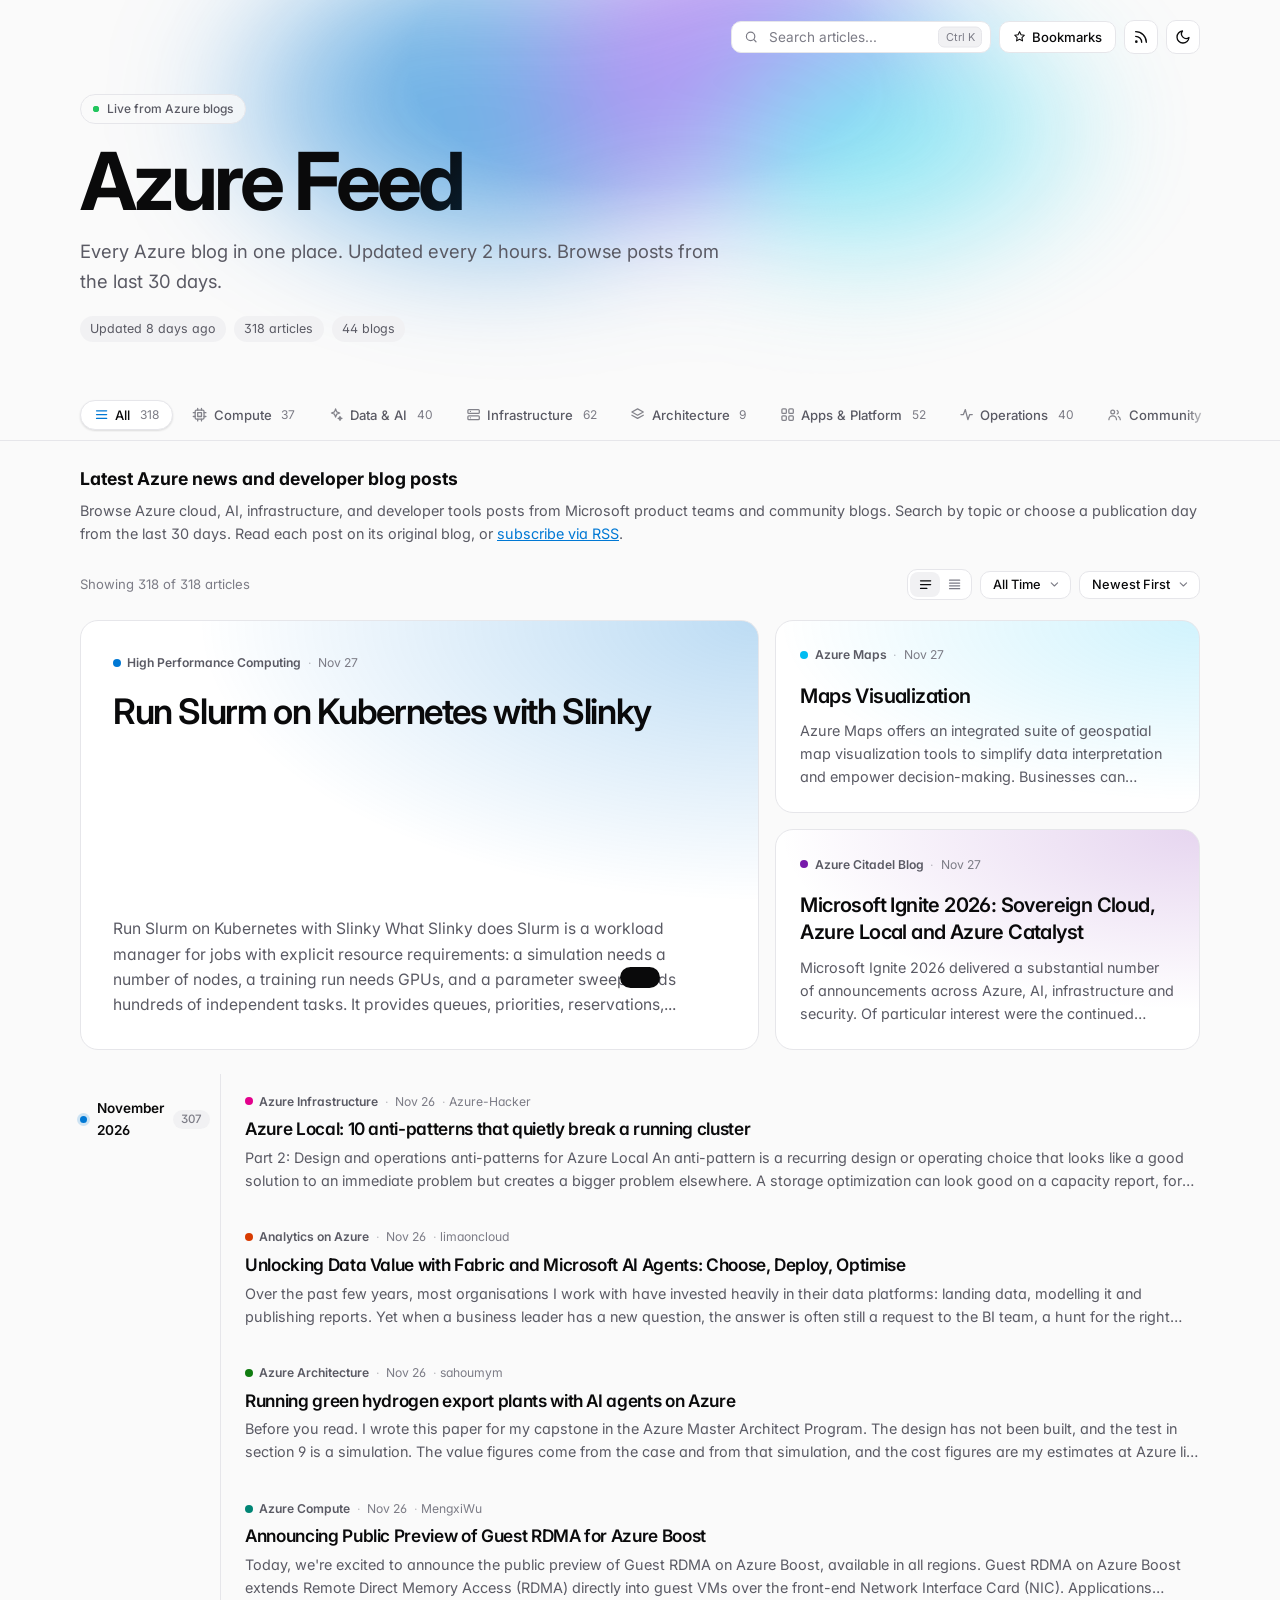
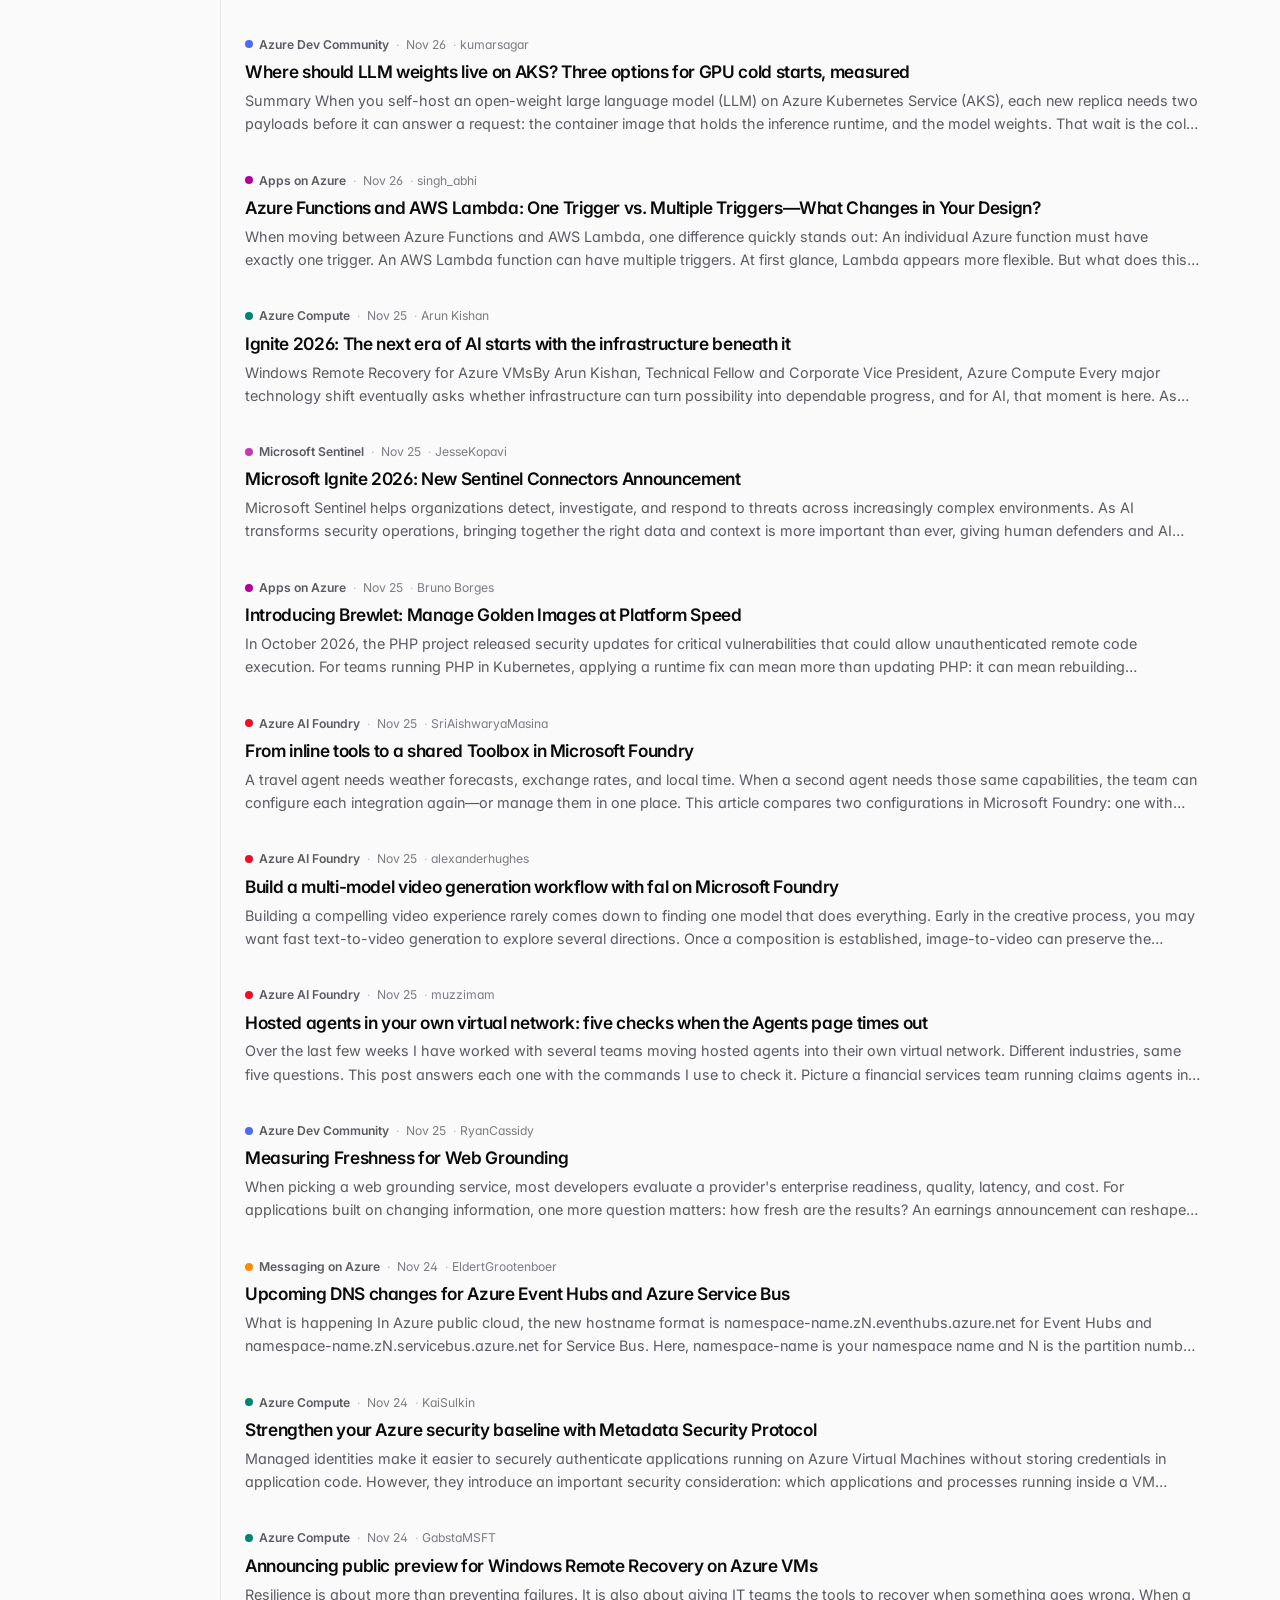
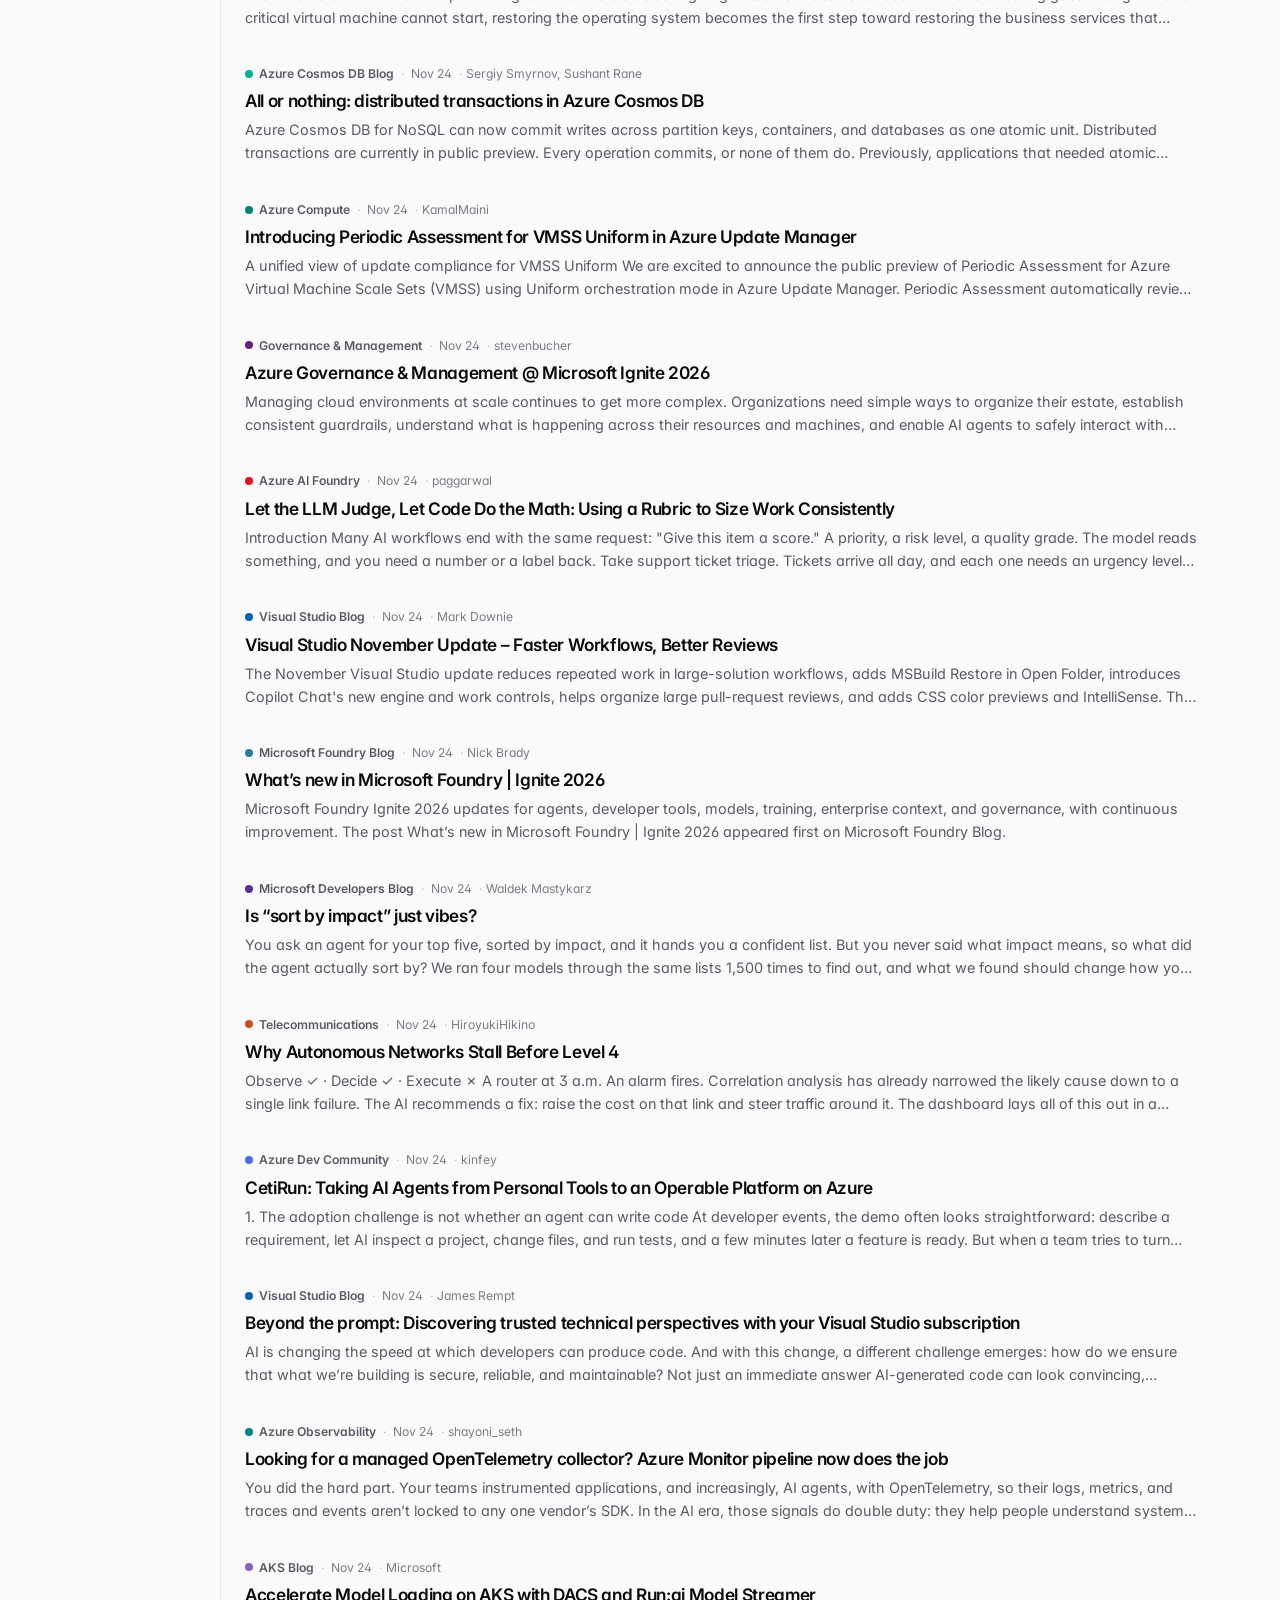
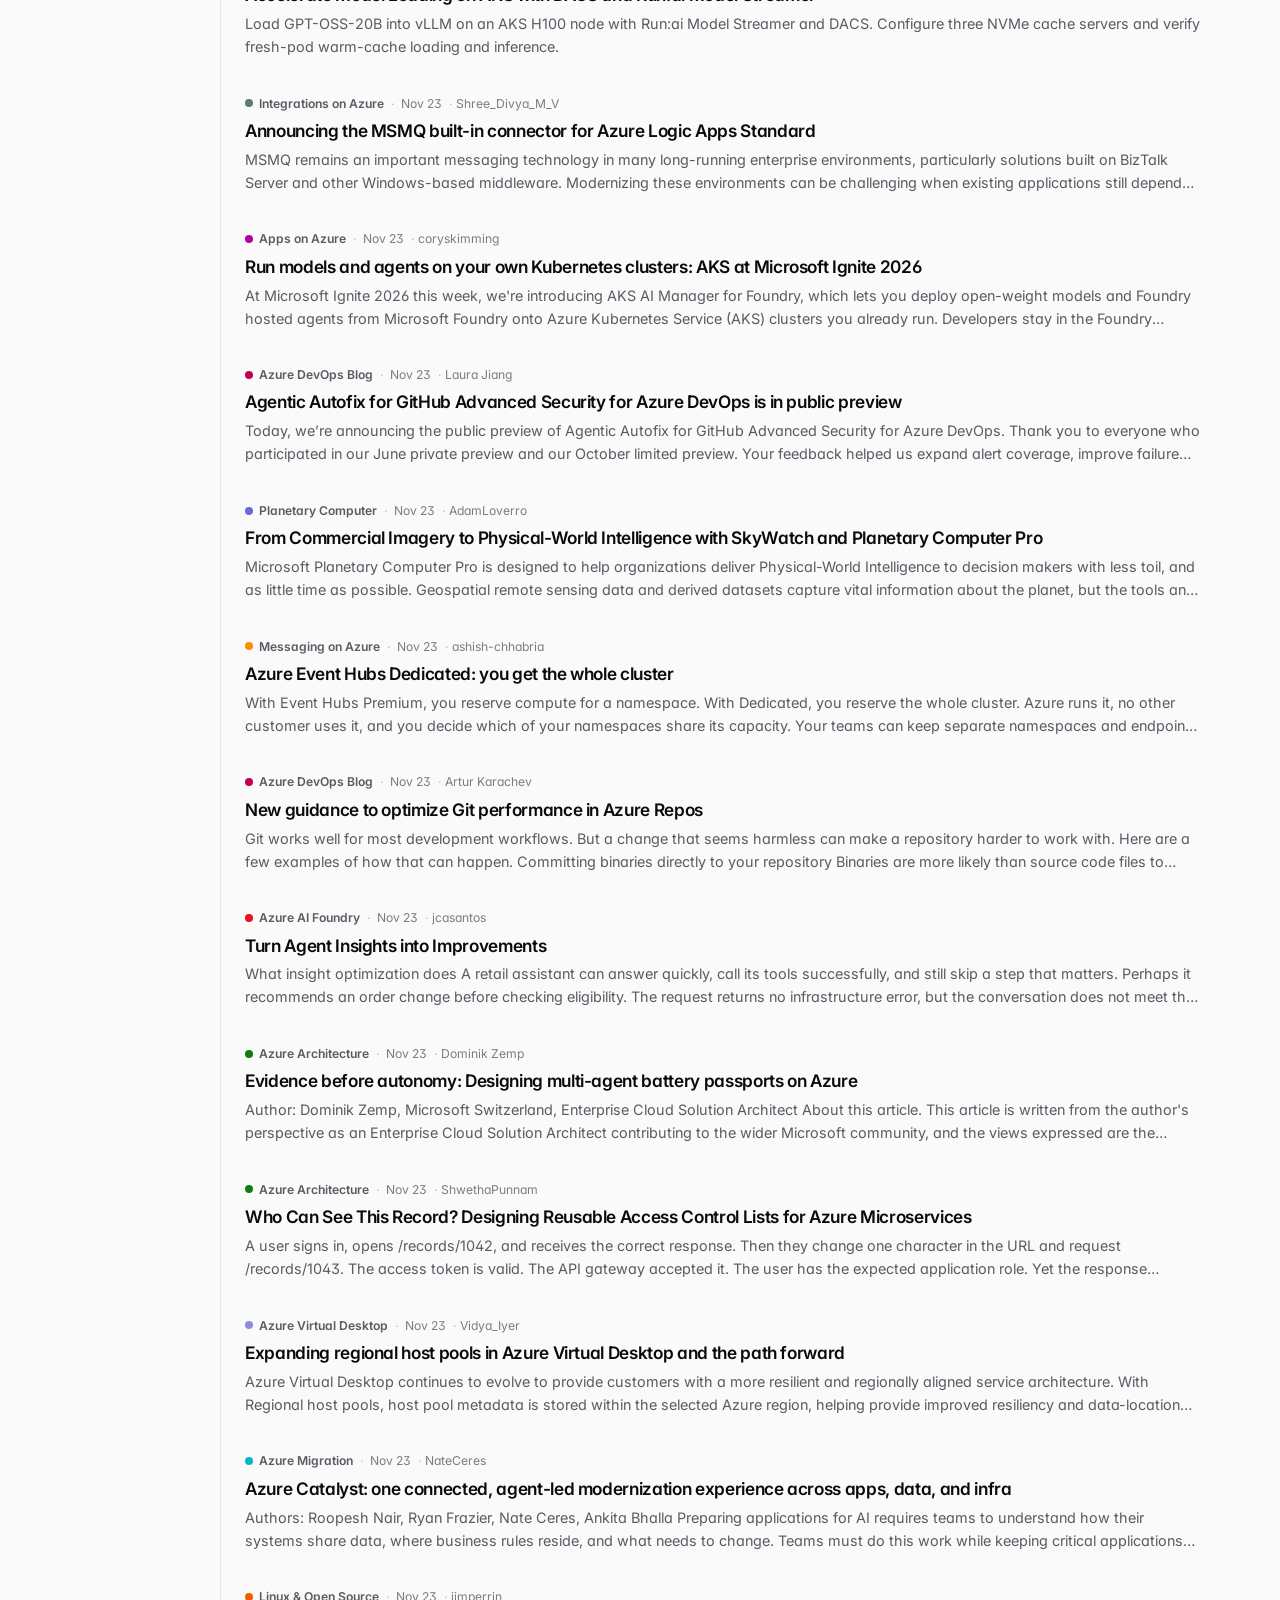
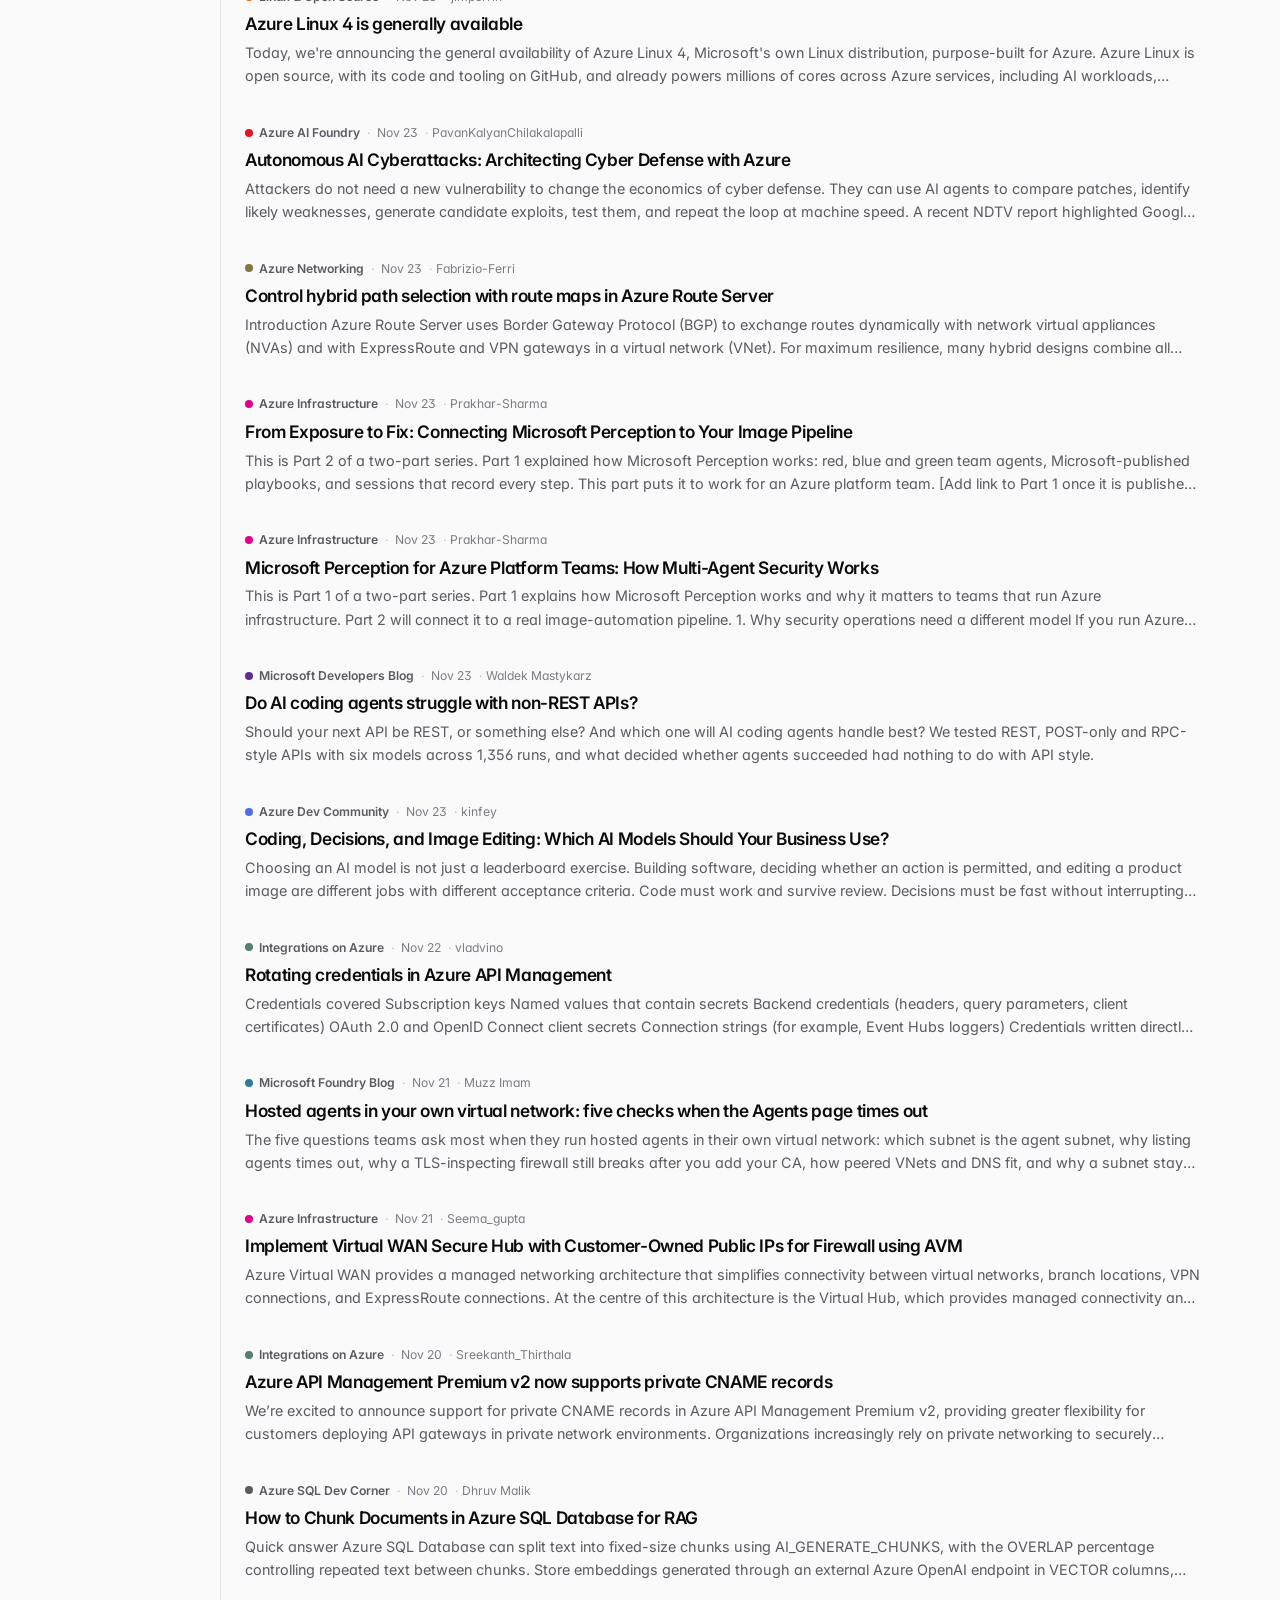
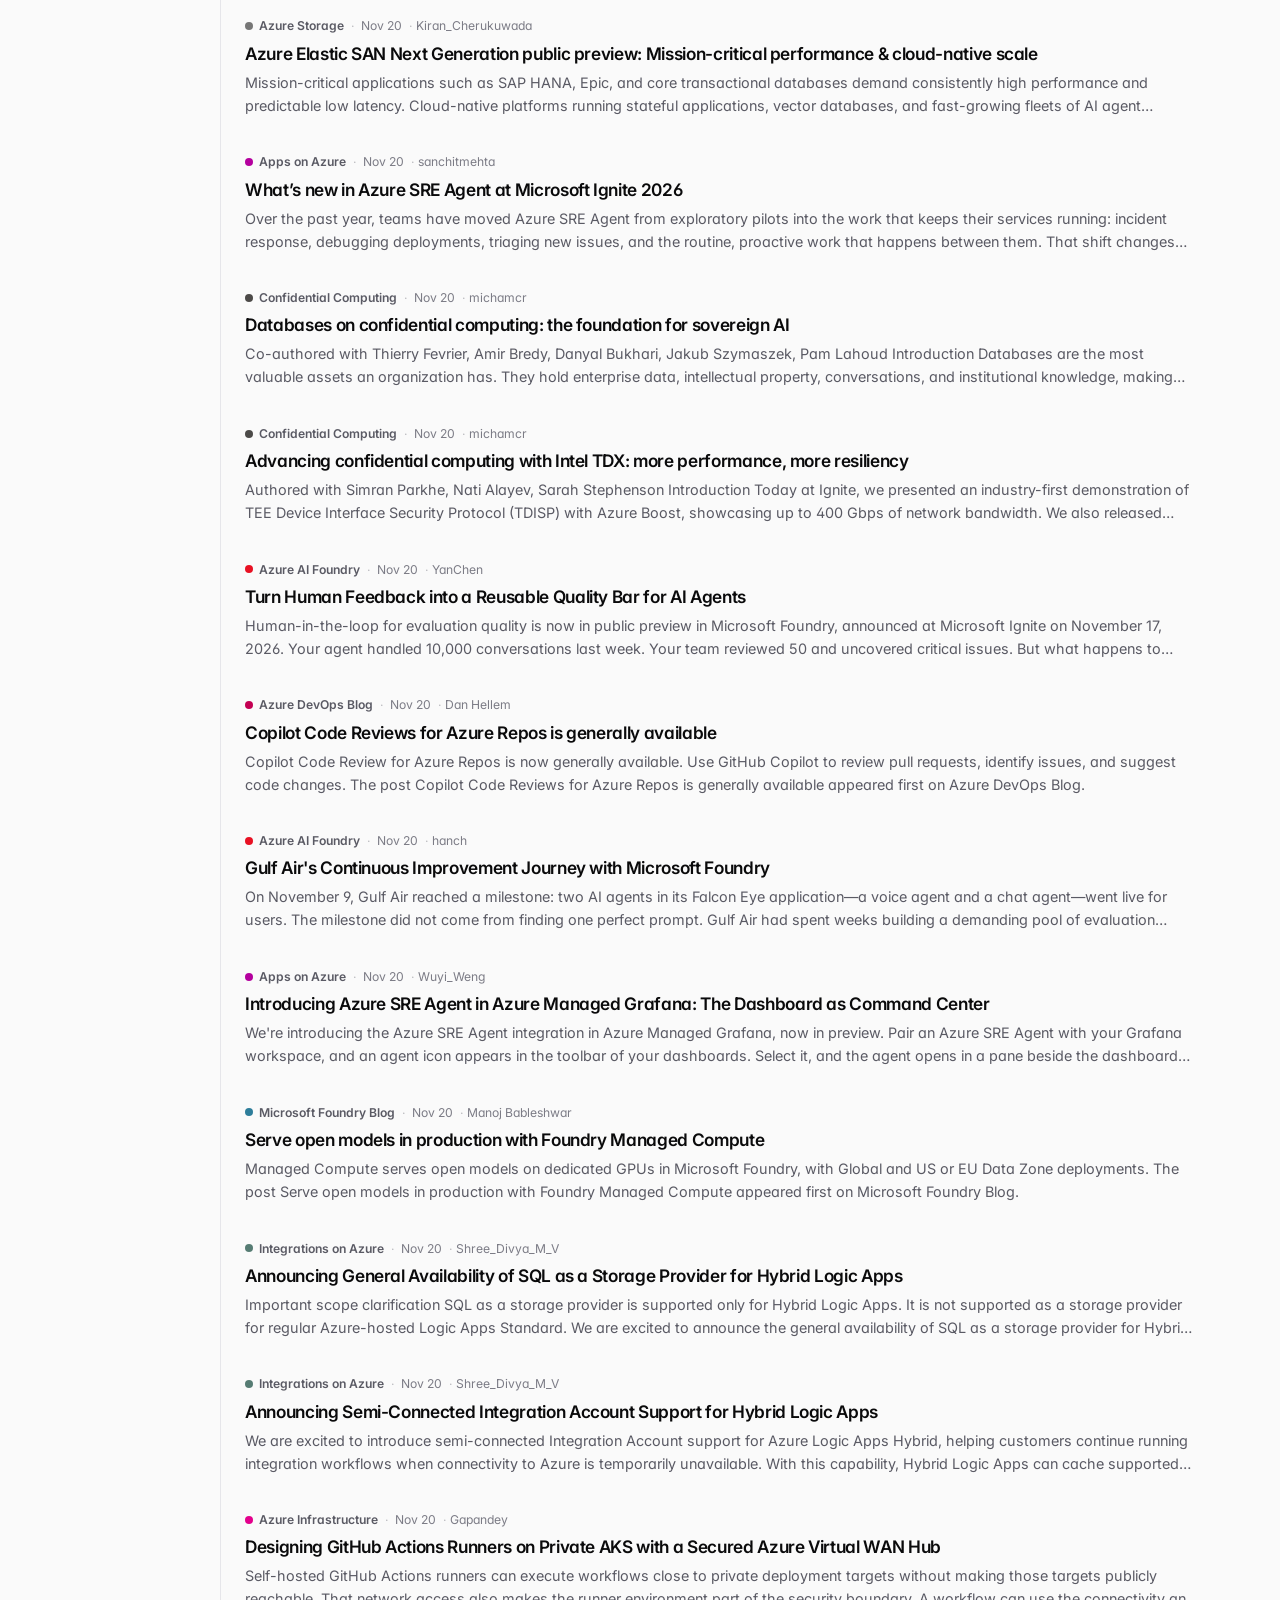
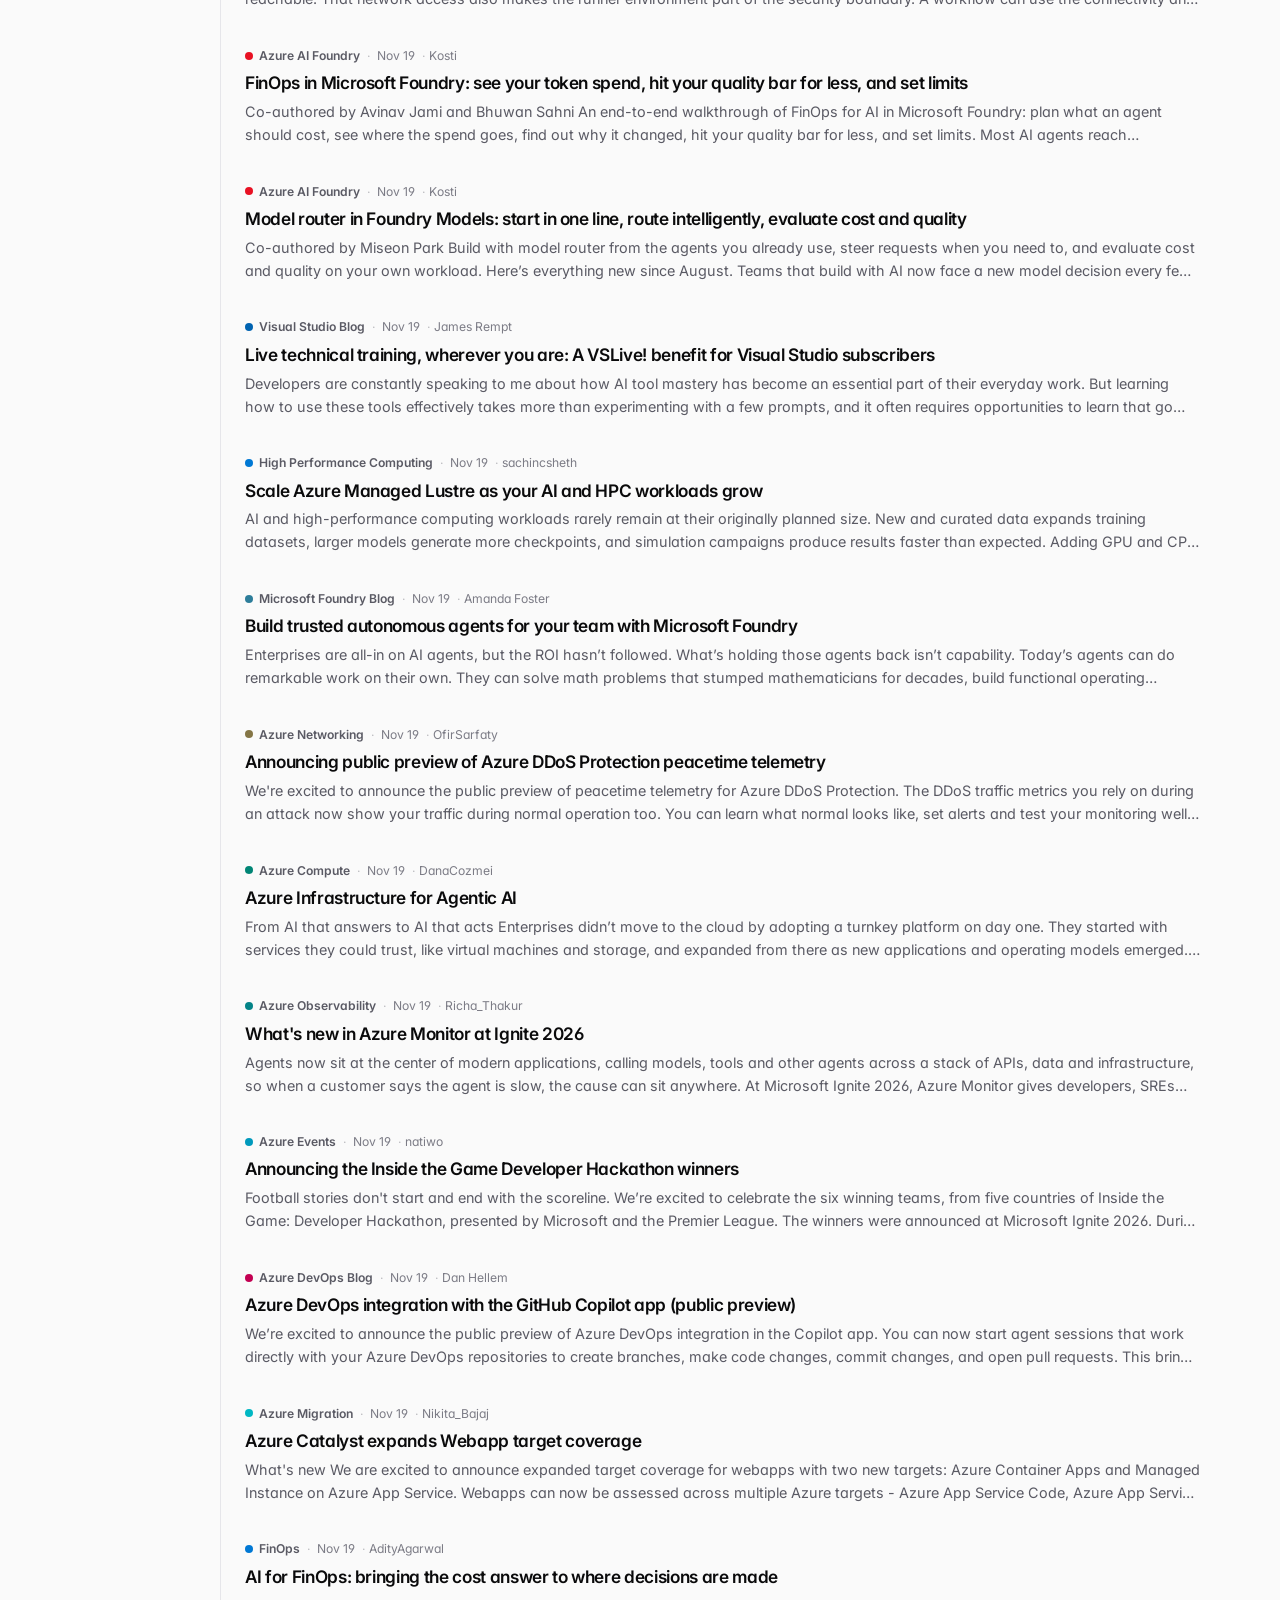
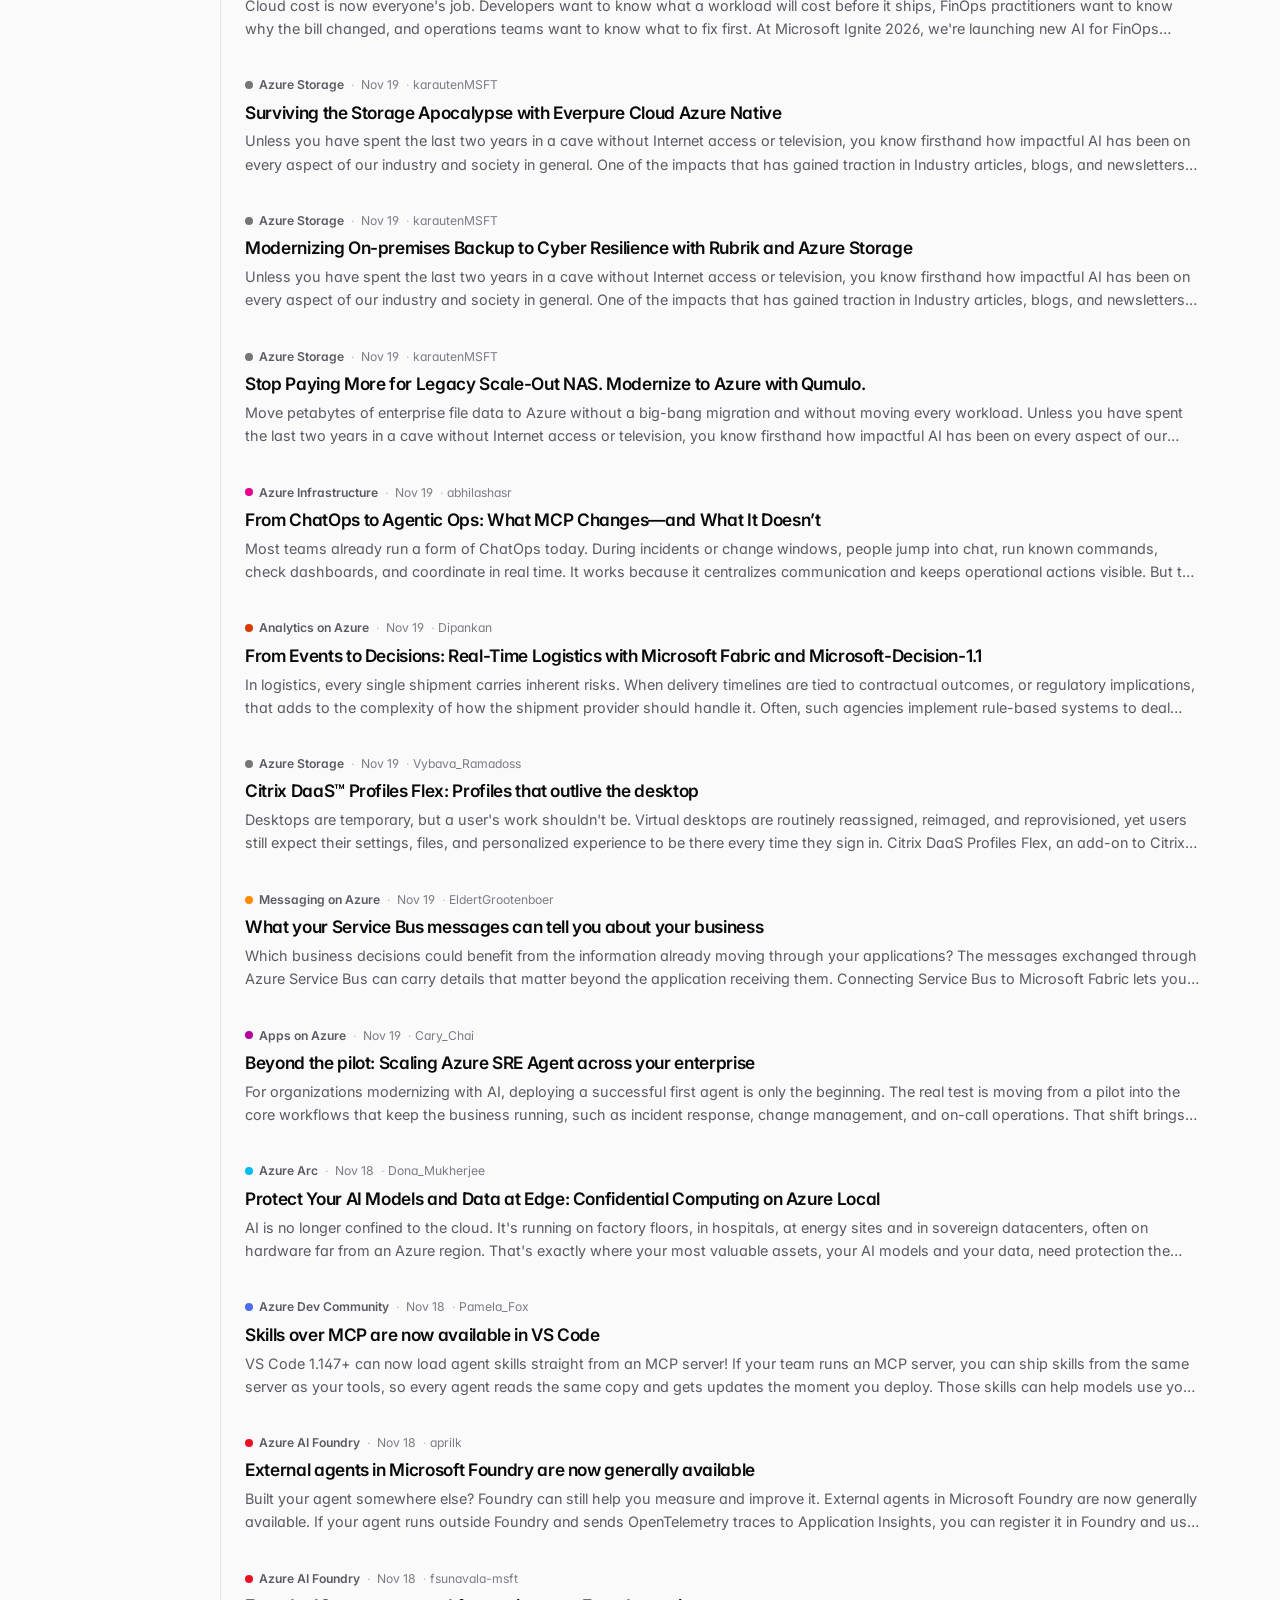
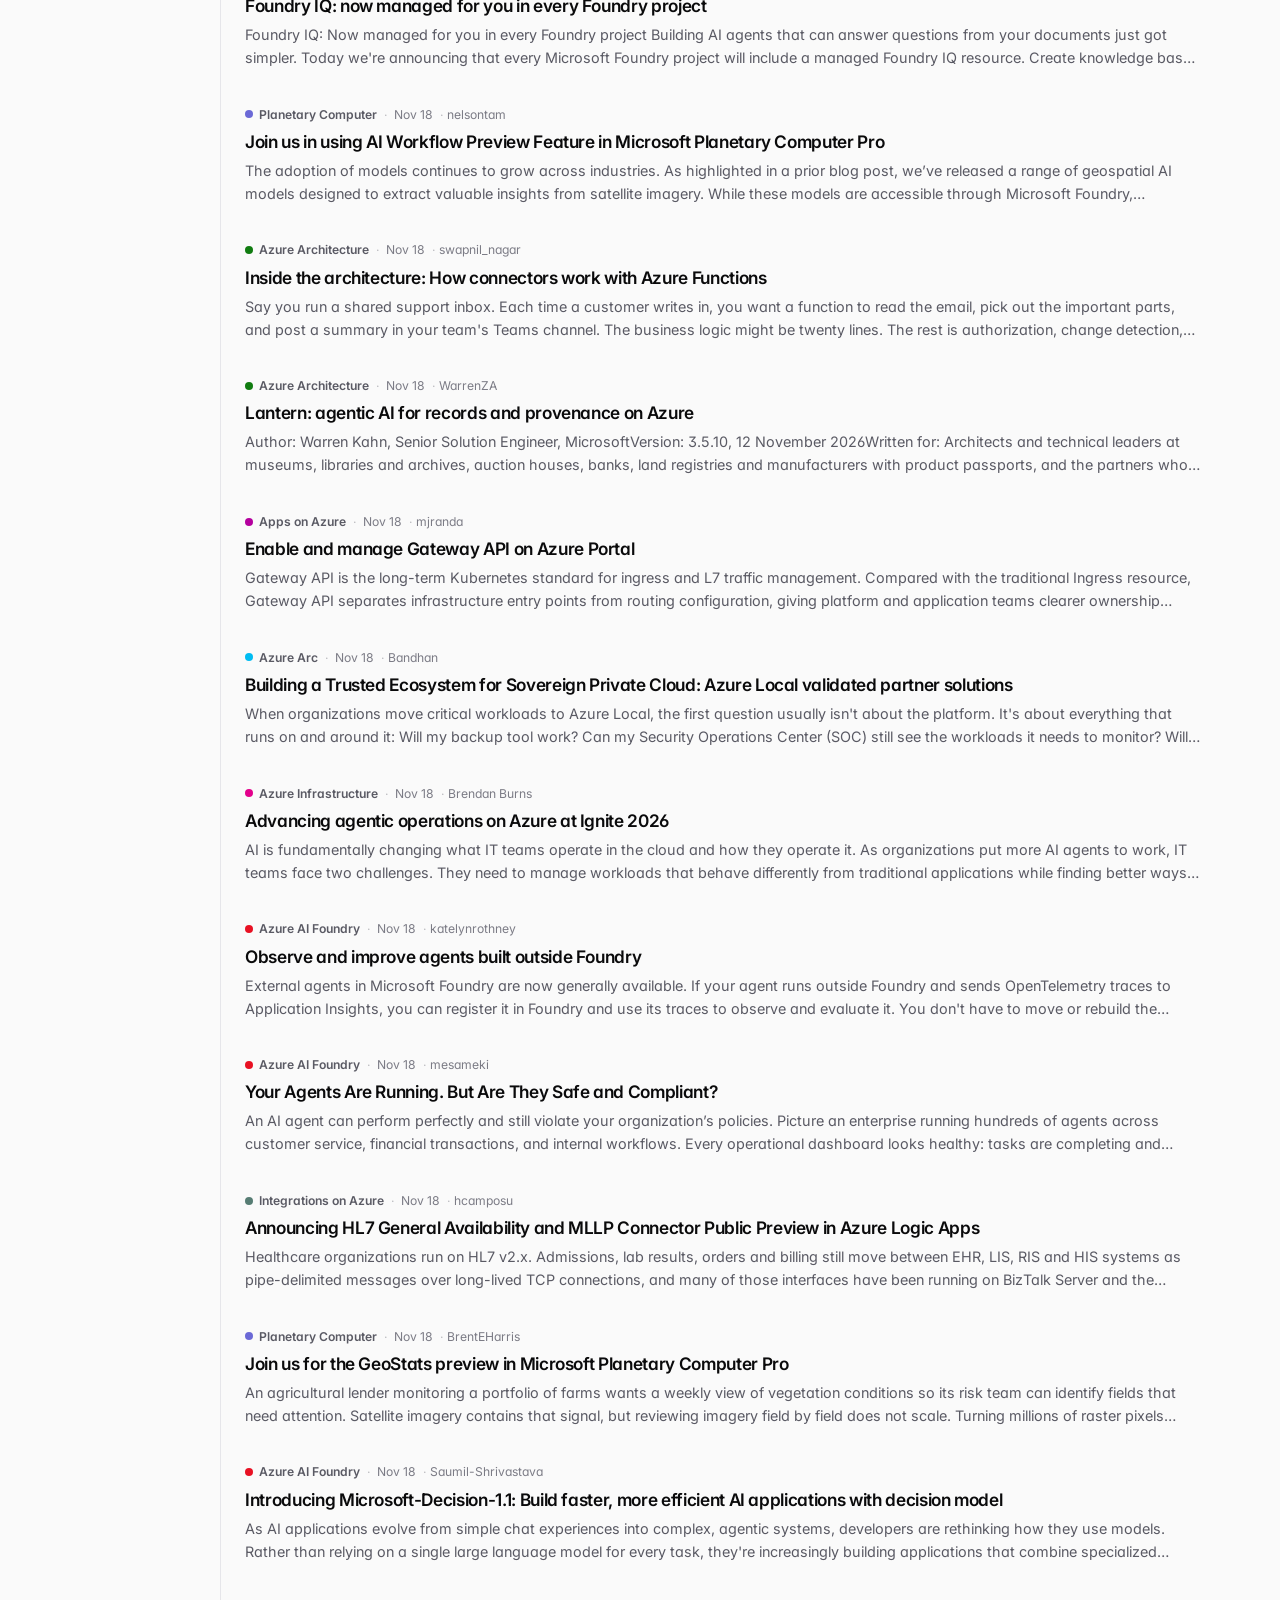
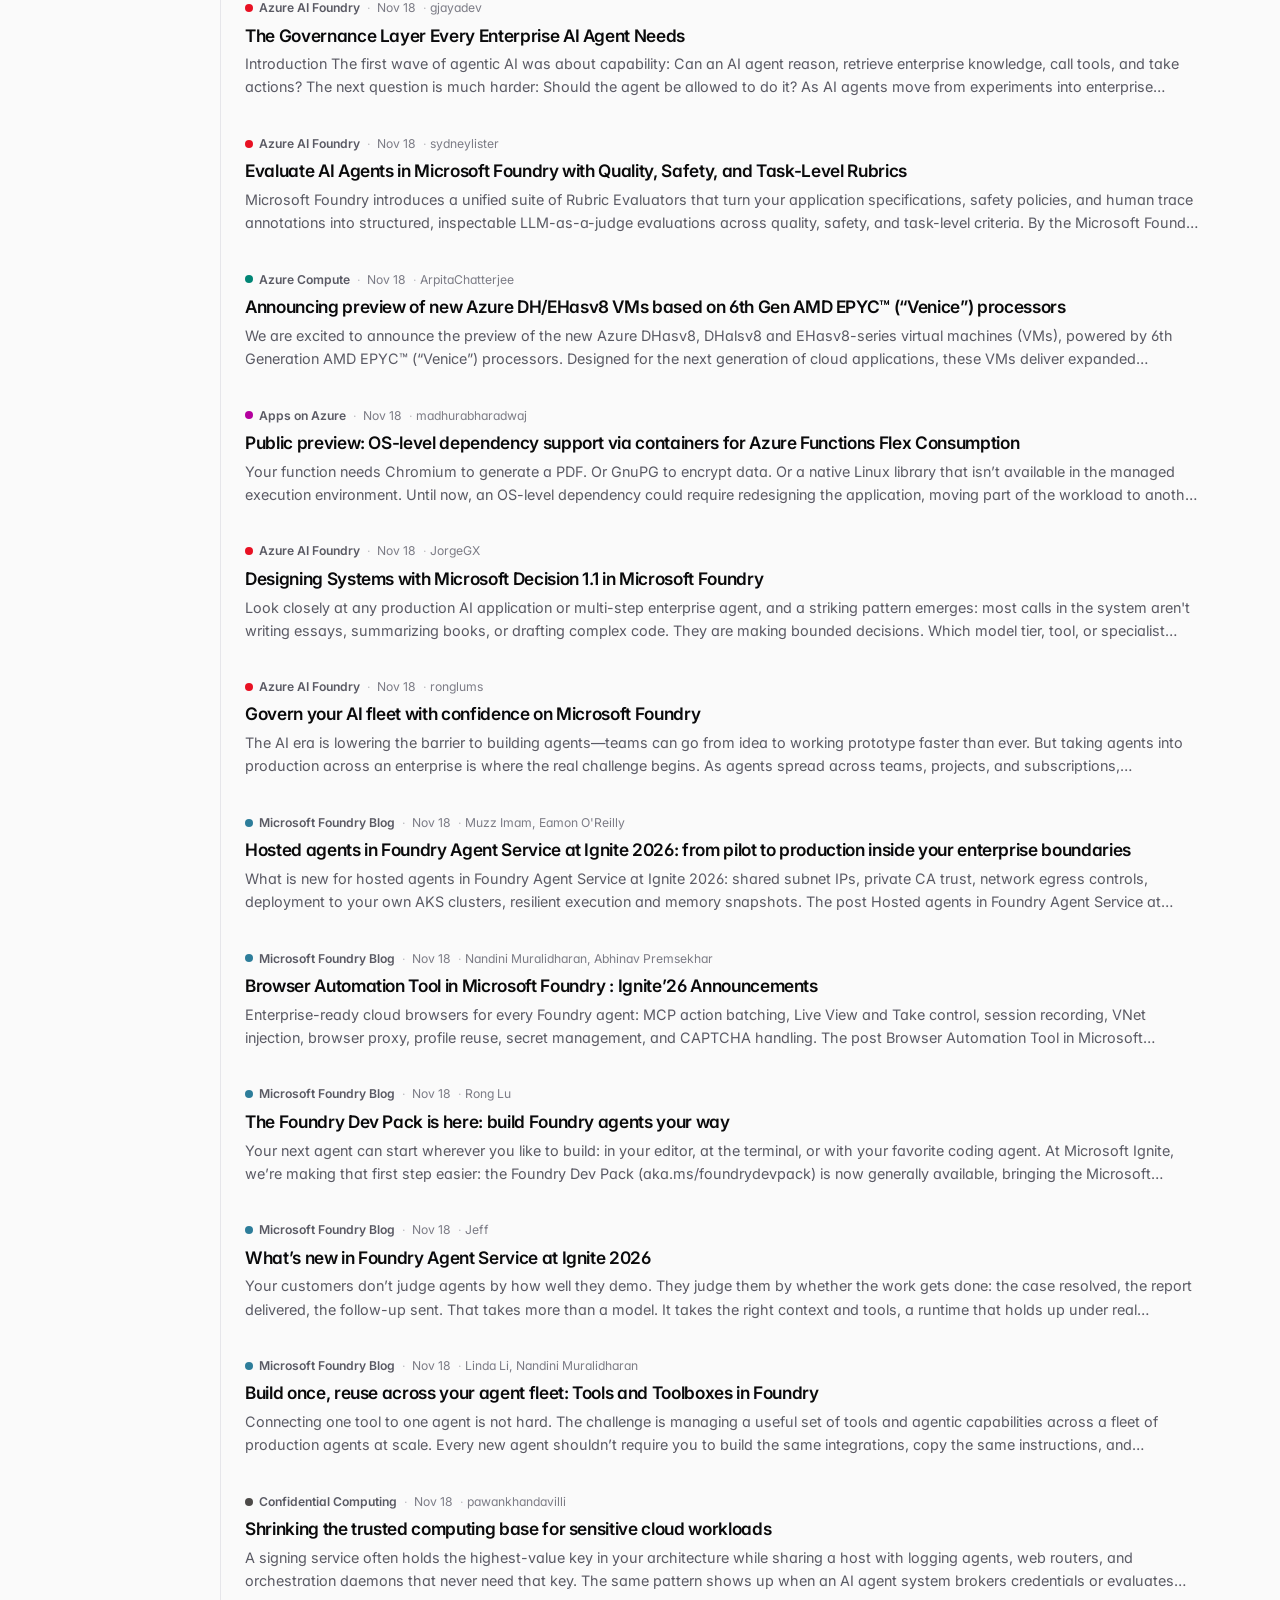
==== commit 7b40c86d: "📰 Update Azure blog feeds - 2026-11-27 19:28 UTC" ====
--- a/index.html
+++ b/index.html
@@ -156,6 +156,7 @@
       <!-- FEED-PREVIEW:START -->
 <article class="article-card"><div class="card-top"><span>High Performance Computing</span> &middot; <time datetime="2026-11-27T08:08:25+00:00">Nov 27, 2026</time></div><h3 class="article-title"><a href="https://techcommunity.microsoft.com/t5/azure-high-performance-computing/run-slurm-on-kubernetes-with-slinky/ba-p/4577289" rel="noopener">Run Slurm on Kubernetes with Slinky</a></h3></article>
 <article class="article-card"><div class="card-top"><span>Azure Maps</span> &middot; <time datetime="2026-11-27T00:30:00+00:00">Nov 27, 2026</time></div><h3 class="article-title"><a href="https://techcommunity.microsoft.com/t5/azure-maps-blog/maps-visualization/ba-p/4399823" rel="noopener">Maps Visualization</a></h3></article>
+<article class="article-card"><div class="card-top"><span>Azure Citadel Blog</span> &middot; <time datetime="2026-11-27T00:00:00+00:00">Nov 27, 2026</time></div><h3 class="article-title"><a href="https://www.azurecitadel.com/blog/2026-11-27-post-ignite/" rel="noopener">Microsoft Ignite 2026: Sovereign Cloud, Azure Local and Azure Catalyst</a></h3></article>
 <article class="article-card"><div class="card-top"><span>Azure Infrastructure</span> &middot; <time datetime="2026-11-26T18:00:52+00:00">Nov 26, 2026</time></div><h3 class="article-title"><a href="https://techcommunity.microsoft.com/t5/azure-infrastructure-blog/azure-local-10-anti-patterns-that-quietly-break-a-running/ba-p/4577143" rel="noopener">Azure Local: 10 anti-patterns that quietly break a running cluster</a></h3></article>
 <article class="article-card"><div class="card-top"><span>Analytics on Azure</span> &middot; <time datetime="2026-11-26T15:45:59+00:00">Nov 26, 2026</time></div><h3 class="article-title"><a href="https://techcommunity.microsoft.com/t5/analytics-on-azure-blog/unlocking-data-value-with-fabric-and-microsoft-ai-agents-choose/ba-p/4574895" rel="noopener">Unlocking Data Value with Fabric and Microsoft AI Agents: Choose, Deploy, Optimise</a></h3></article>
 <article class="article-card"><div class="card-top"><span>Azure Architecture</span> &middot; <time datetime="2026-11-26T13:35:43+00:00">Nov 26, 2026</time></div><h3 class="article-title"><a href="https://techcommunity.microsoft.com/t5/azure-architecture-blog/running-green-hydrogen-export-plants-with-ai-agents-on-azure/ba-p/4576731" rel="noopener">Running green hydrogen export plants with AI agents on Azure</a></h3></article>
@@ -183,7 +184,6 @@
 <article class="article-card"><div class="card-top"><span>Azure Dev Community</span> &middot; <time datetime="2026-11-24T12:10:44+00:00">Nov 24, 2026</time></div><h3 class="article-title"><a href="https://techcommunity.microsoft.com/t5/microsoft-developer-community/cetirun-taking-ai-agents-from-personal-tools-to-an-operable/ba-p/4576068" rel="noopener">CetiRun: Taking AI Agents from Personal Tools to an Operable Platform on Azure</a></h3></article>
 <article class="article-card"><div class="card-top"><span>Visual Studio Blog</span> &middot; <time datetime="2026-11-24T11:00:58+00:00">Nov 24, 2026</time></div><h3 class="article-title"><a href="https://devblogs.microsoft.com/visualstudio/beyond-the-prompt-discovering-trusted-technical-perspectives-with-your-visual-studio-subscription/" rel="noopener">Beyond the prompt: Discovering trusted technical perspectives with your Visual Studio subscription</a></h3></article>
 <article class="article-card"><div class="card-top"><span>Azure Observability</span> &middot; <time datetime="2026-11-24T01:26:25+00:00">Nov 24, 2026</time></div><h3 class="article-title"><a href="https://techcommunity.microsoft.com/t5/azure-observability-blog/looking-for-a-managed-opentelemetry-collector-azure-monitor/ba-p/4576014" rel="noopener">Looking for a managed OpenTelemetry collector? Azure Monitor pipeline now does the job</a></h3></article>
-<article class="article-card"><div class="card-top"><span>AKS Blog</span> &middot; <time datetime="2026-11-24T00:00:00+00:00">Nov 24, 2026</time></div><h3 class="article-title"><a href="https://blog.aks.azure.com/2026/11/24/dacs-runai-model-loading" rel="noopener">Accelerate Model Loading on AKS with DACS and Run:ai Model Streamer</a></h3></article>
       <!-- FEED-PREVIEW:END -->
     </div>
   </main>
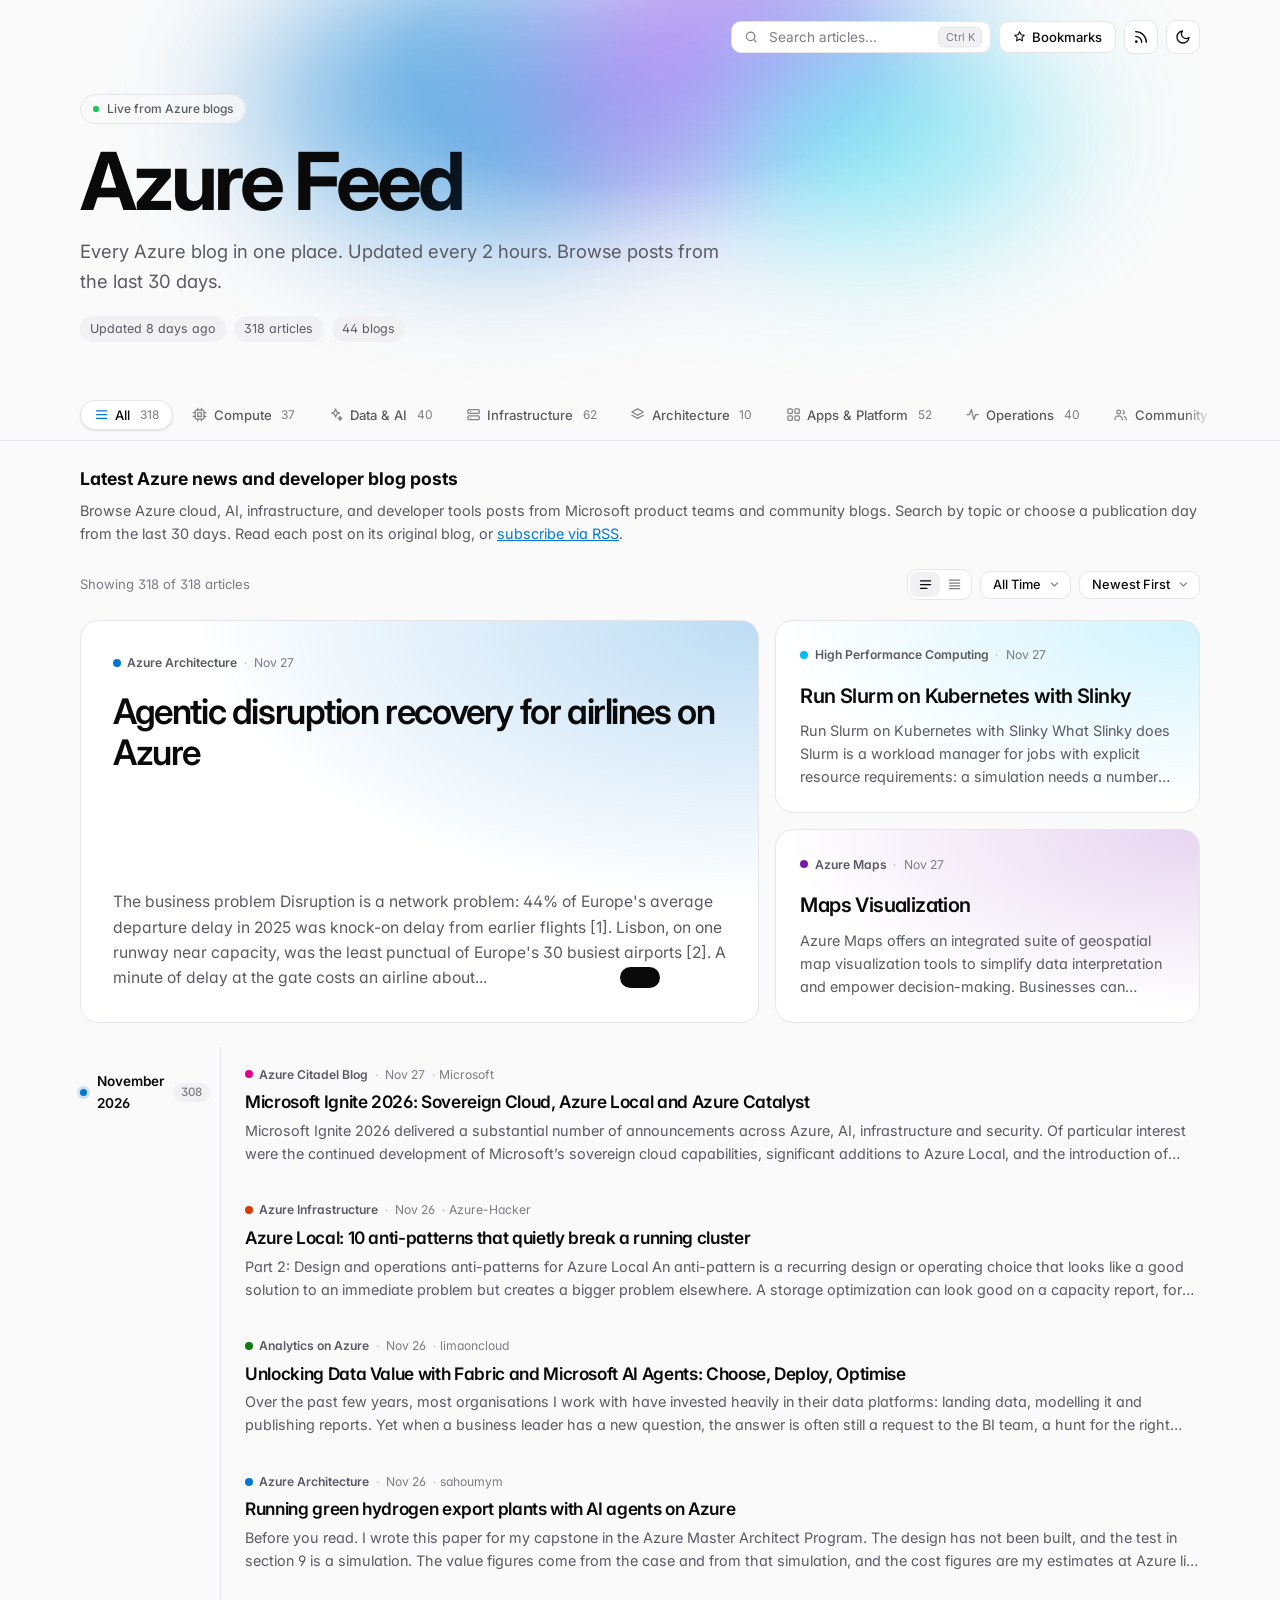
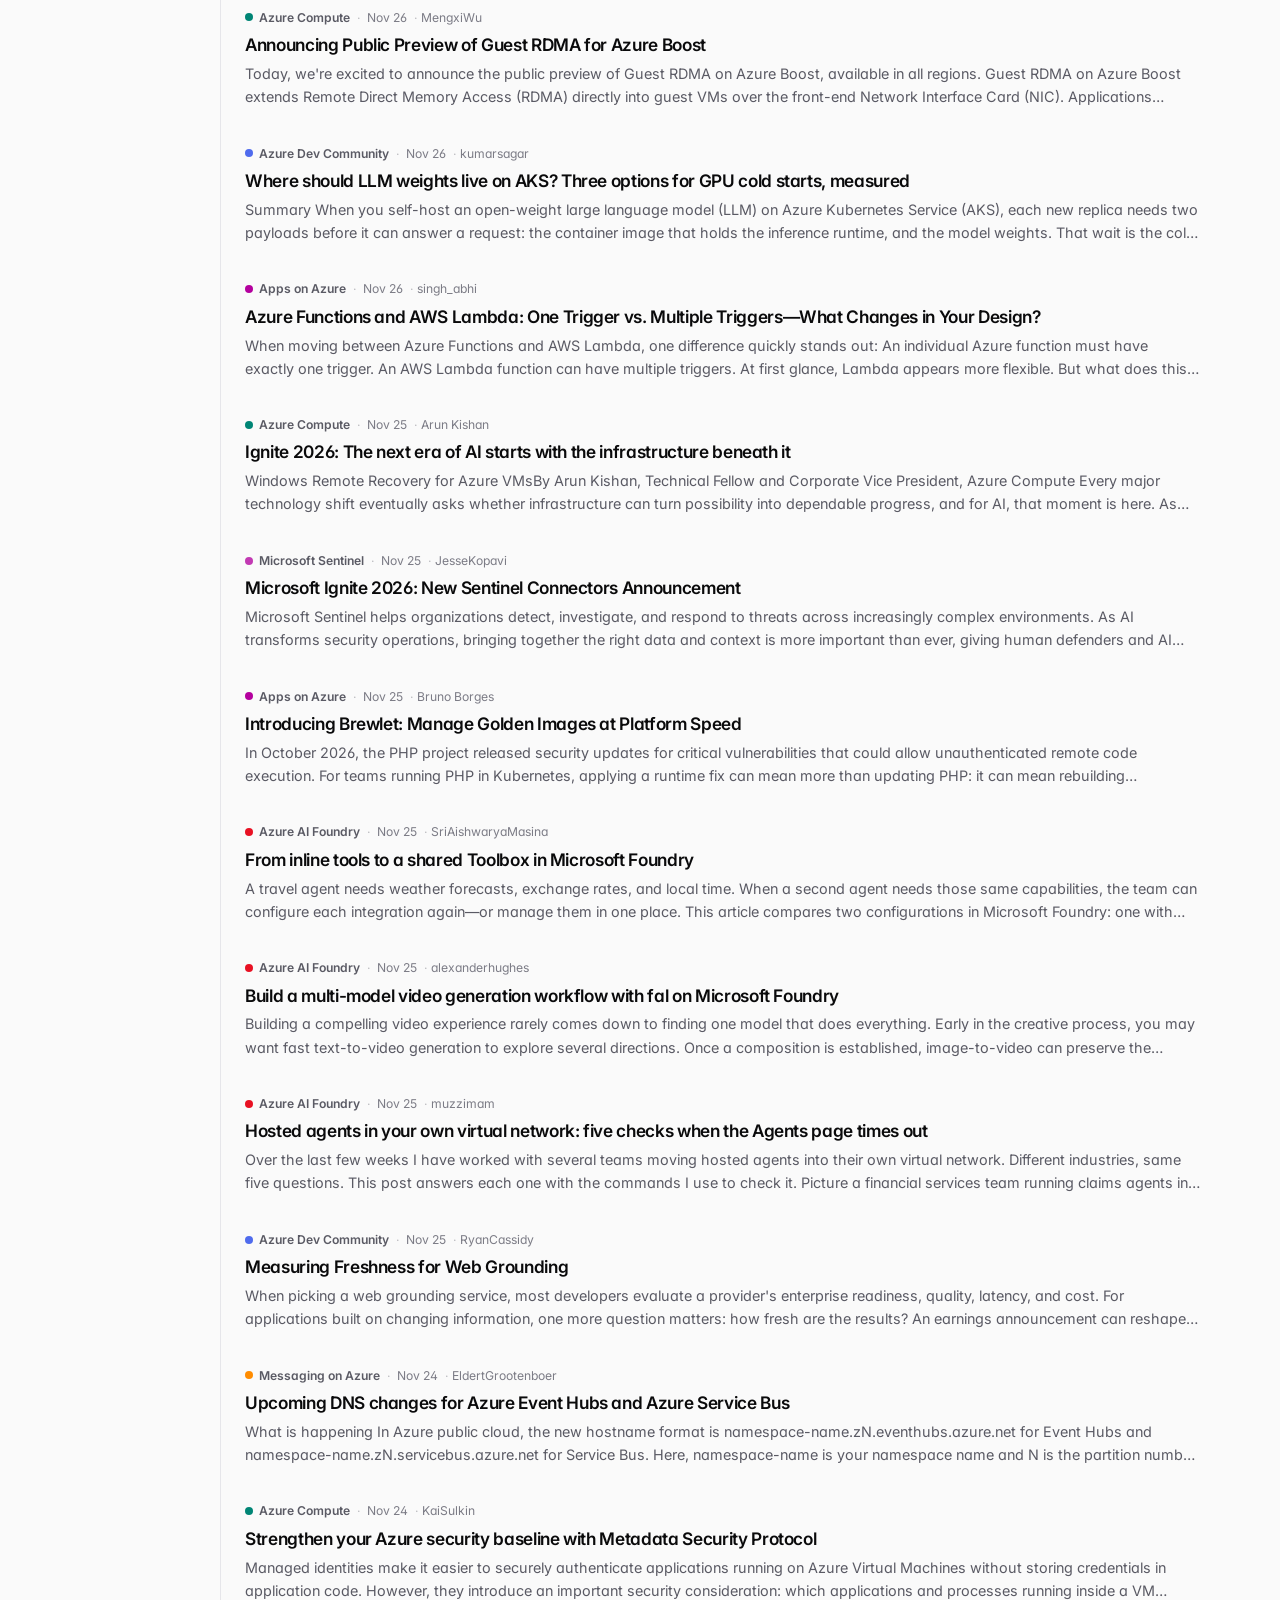
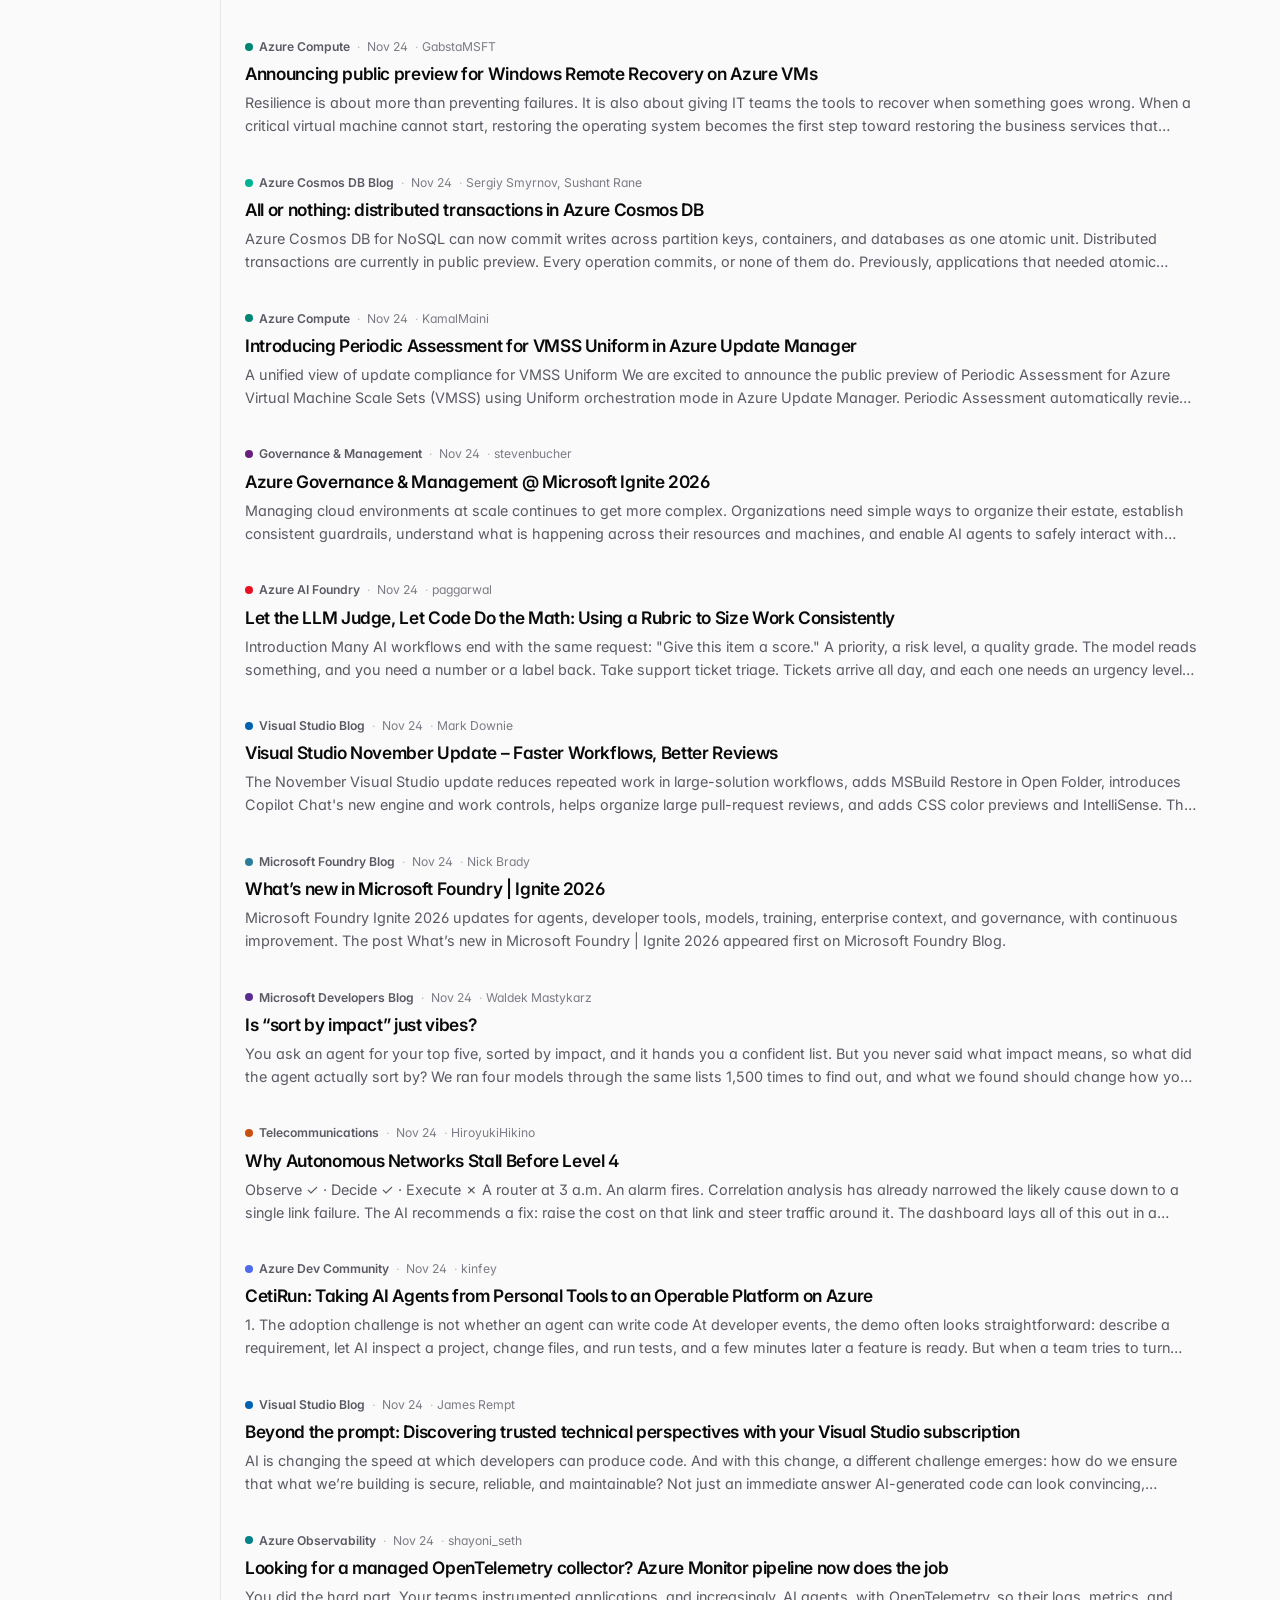
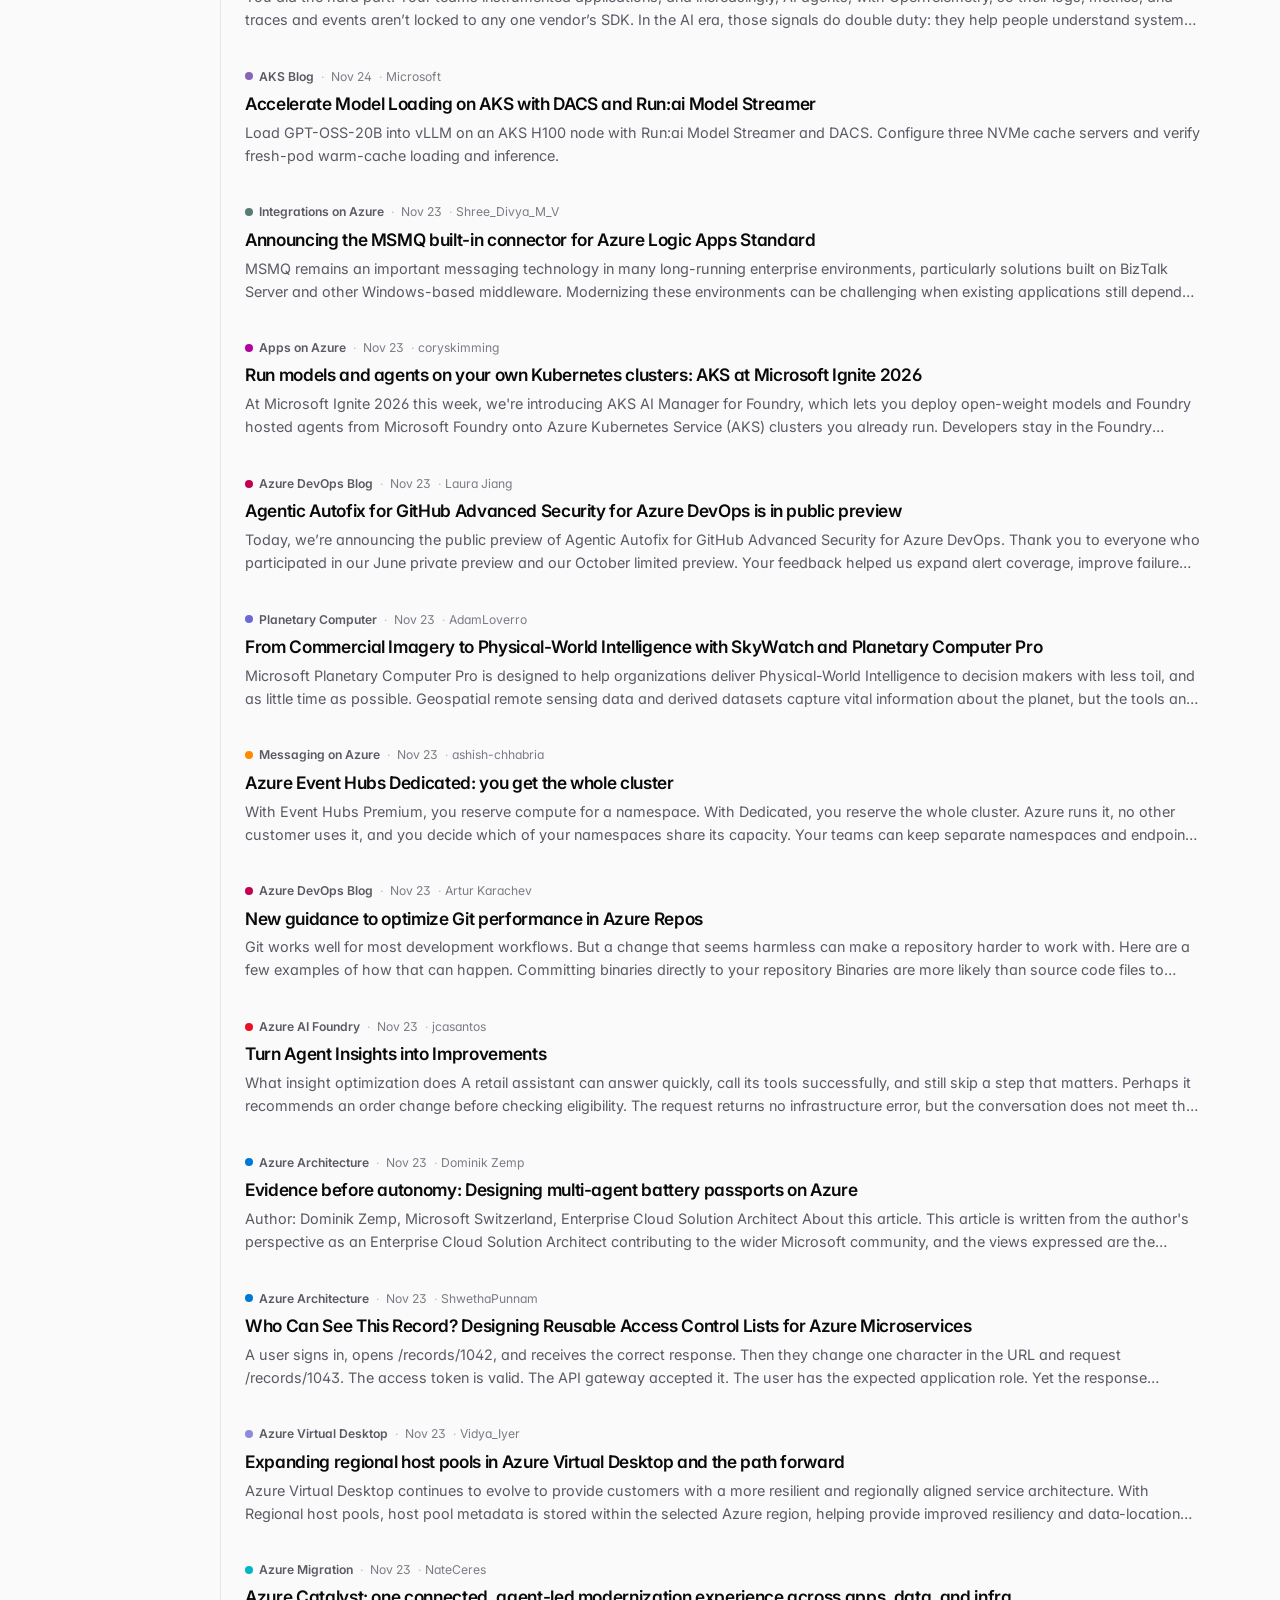
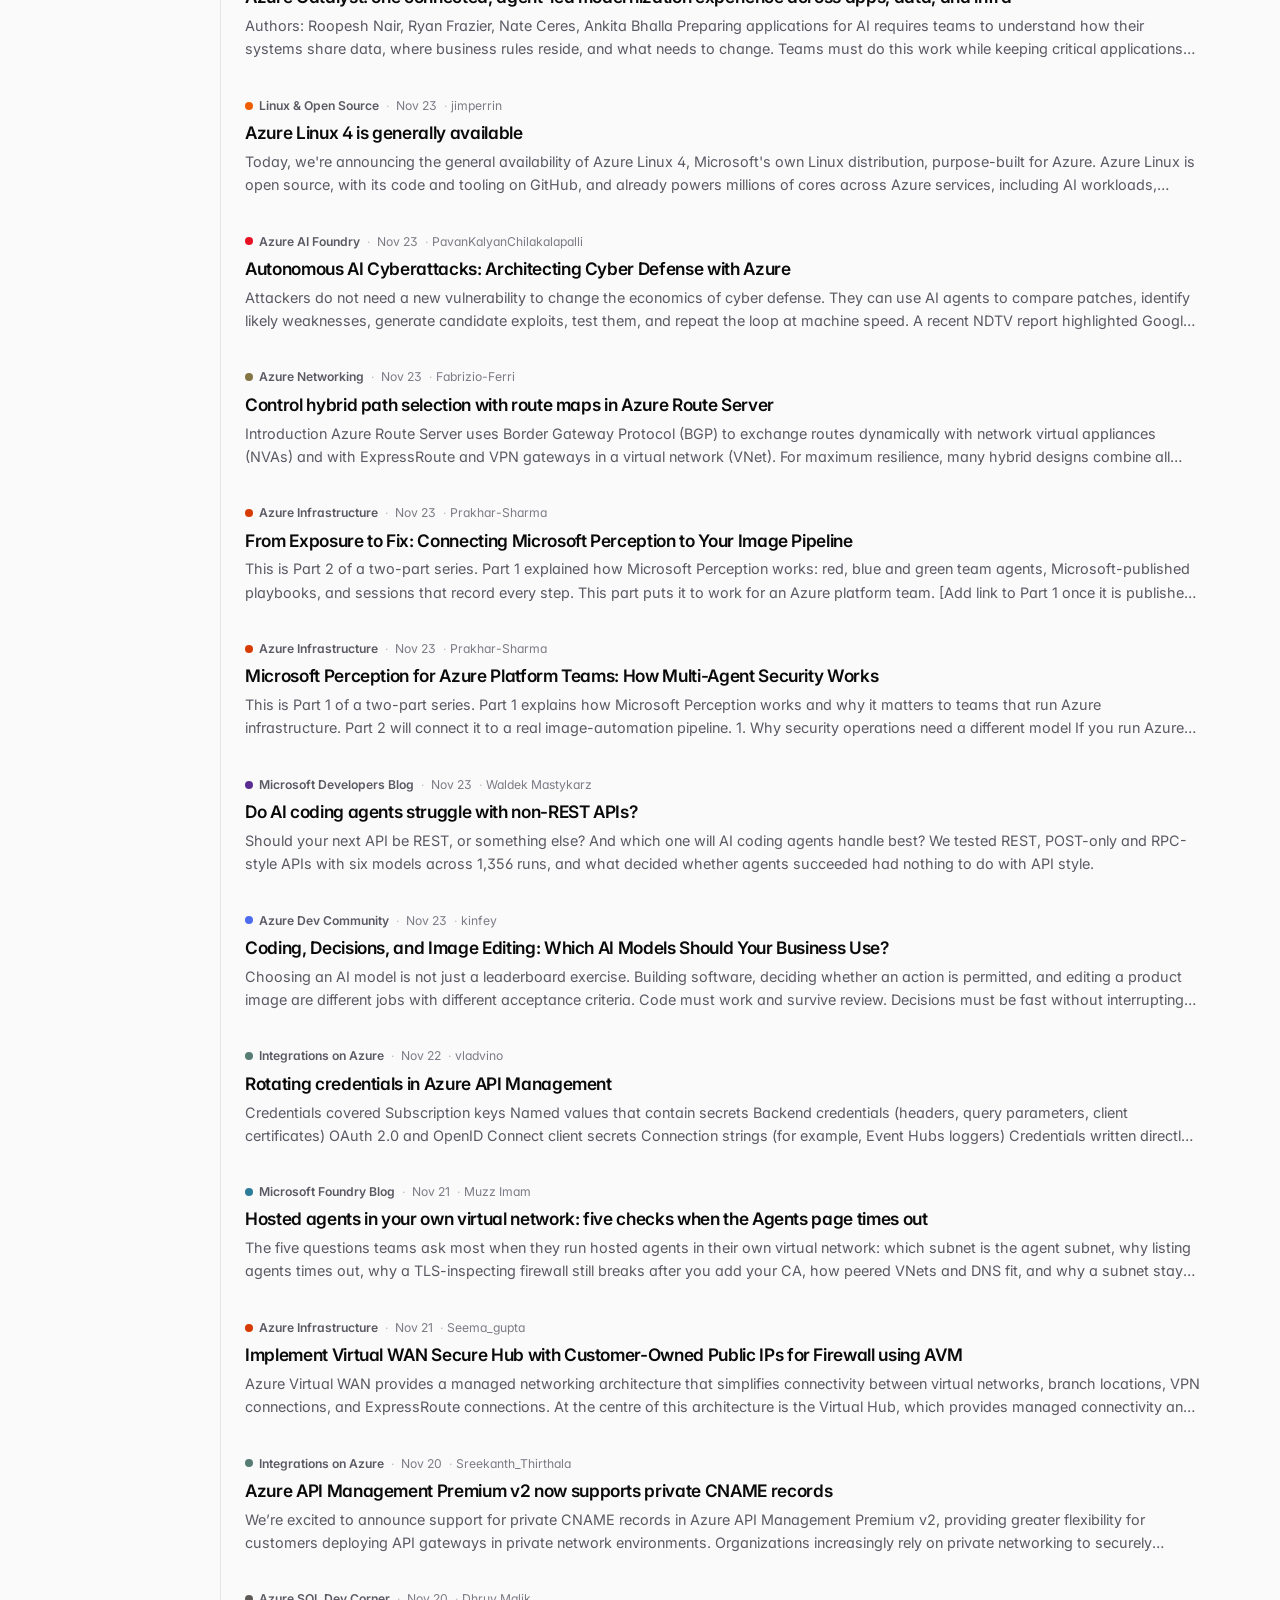
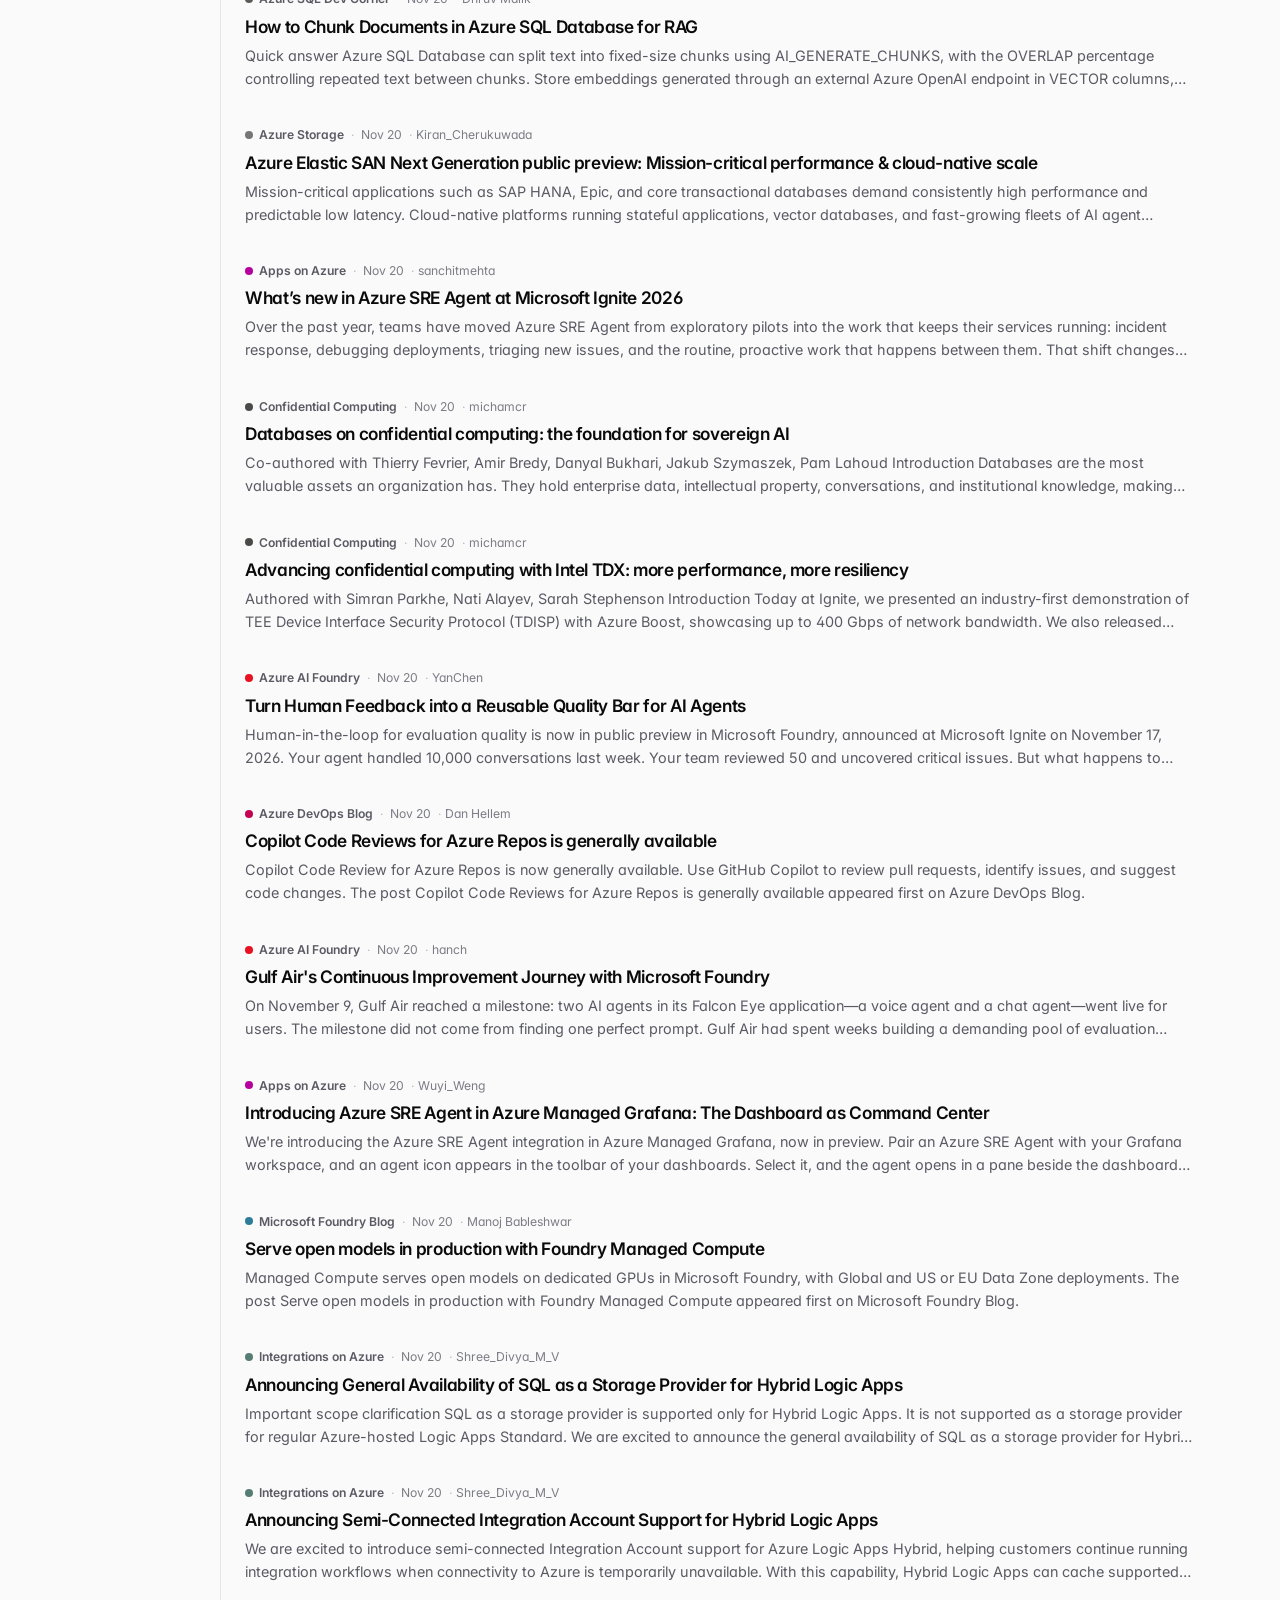
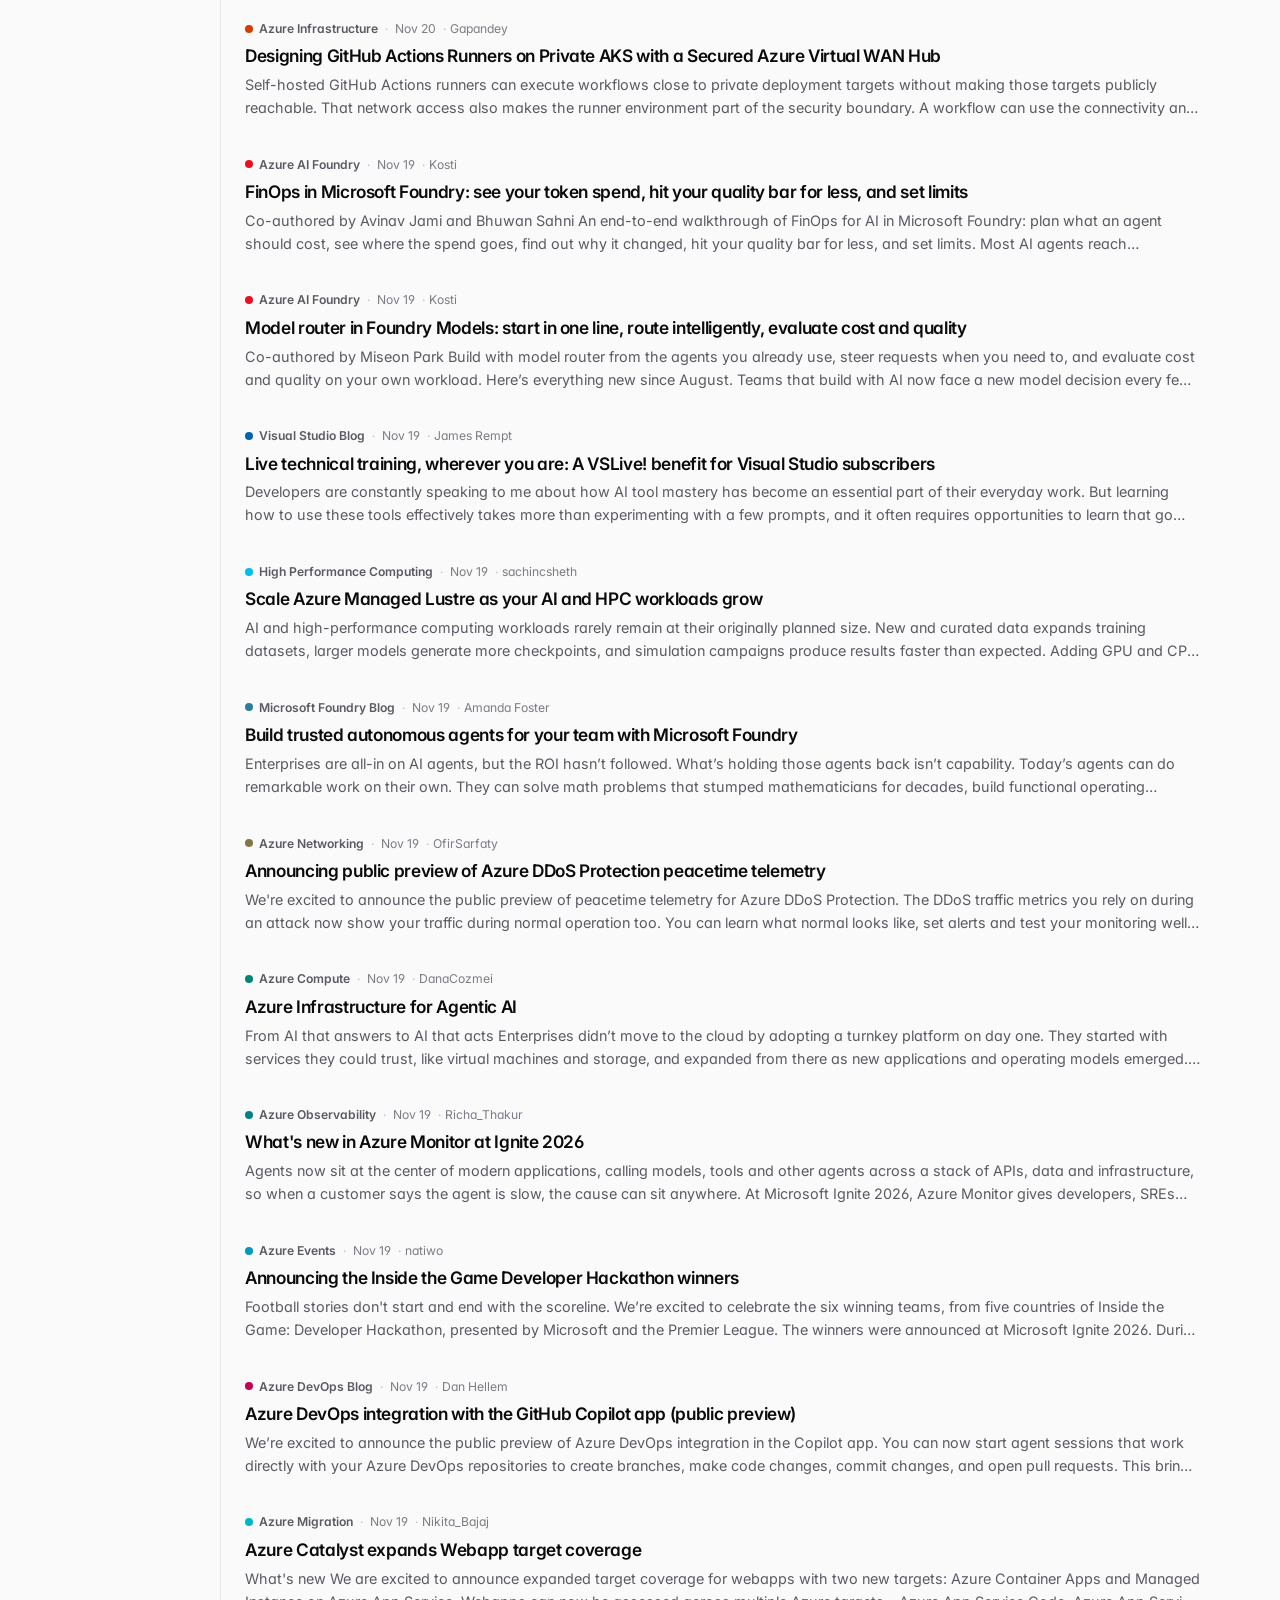
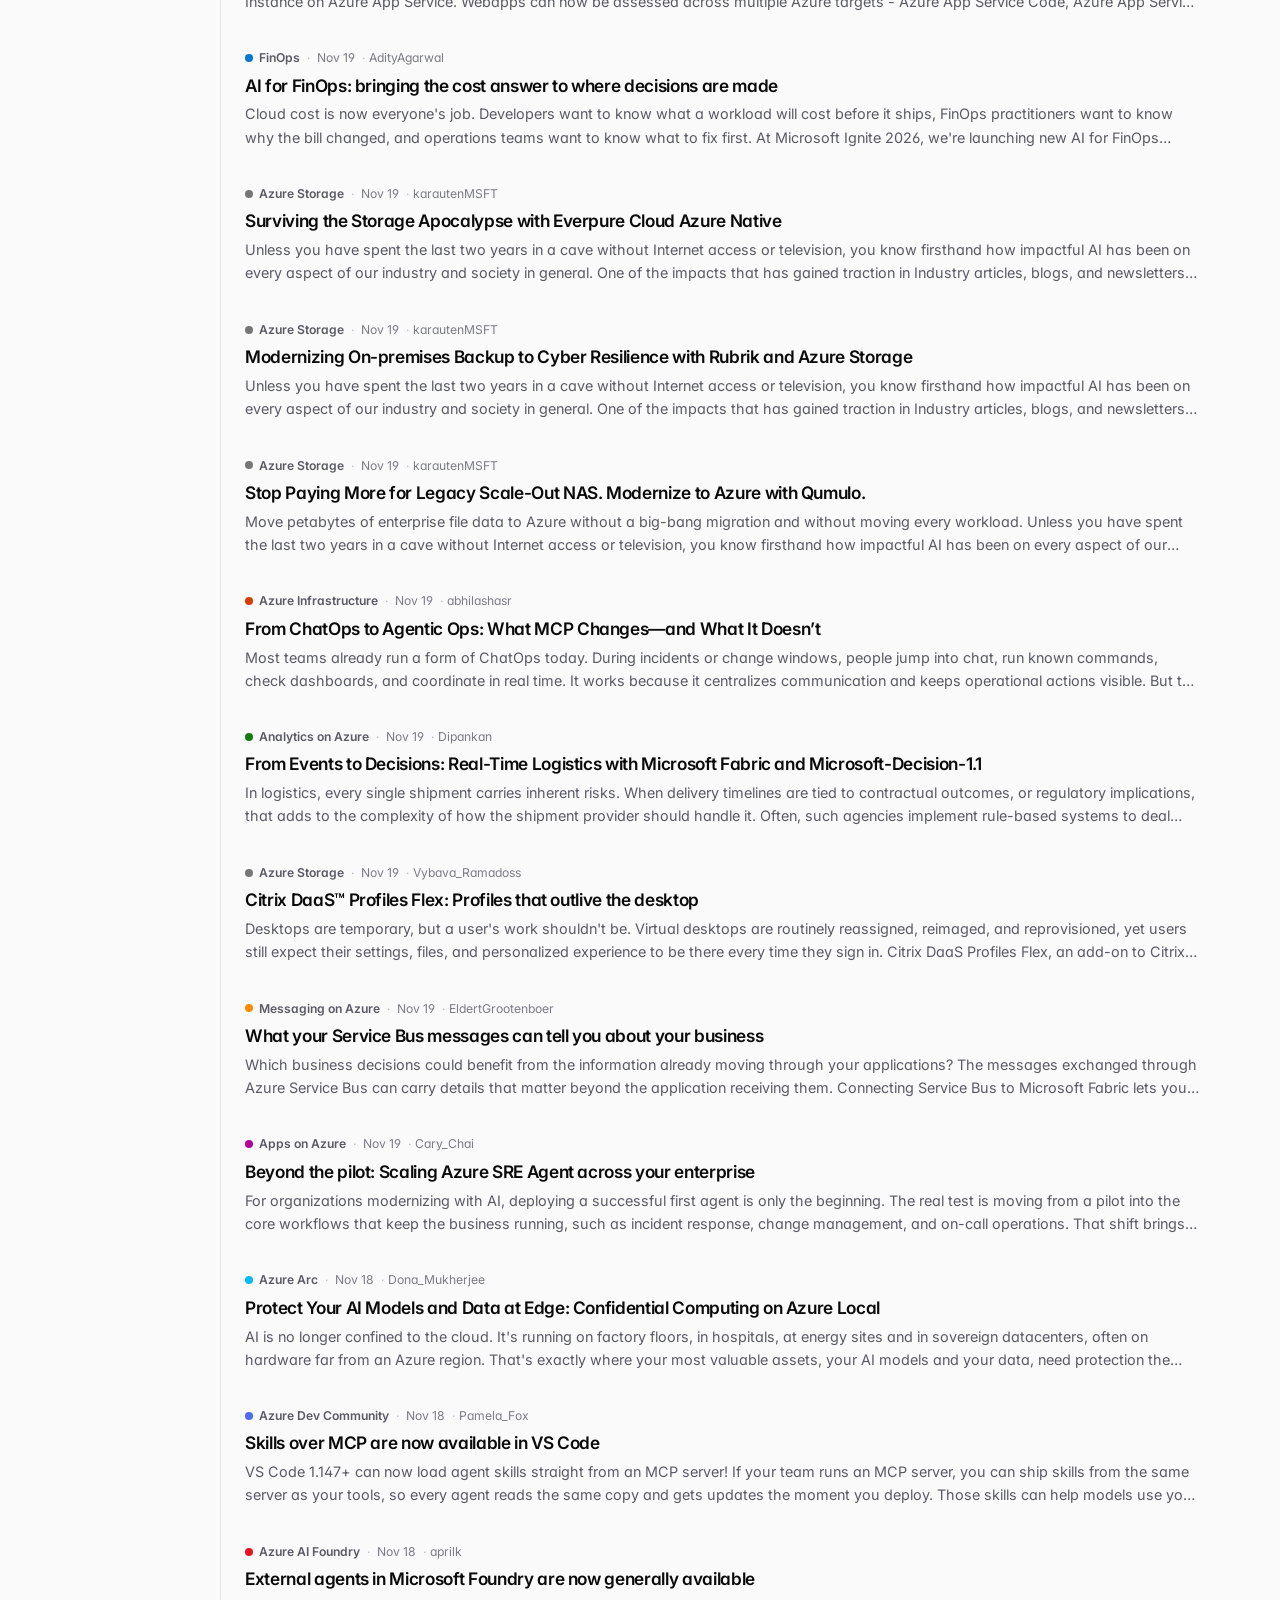
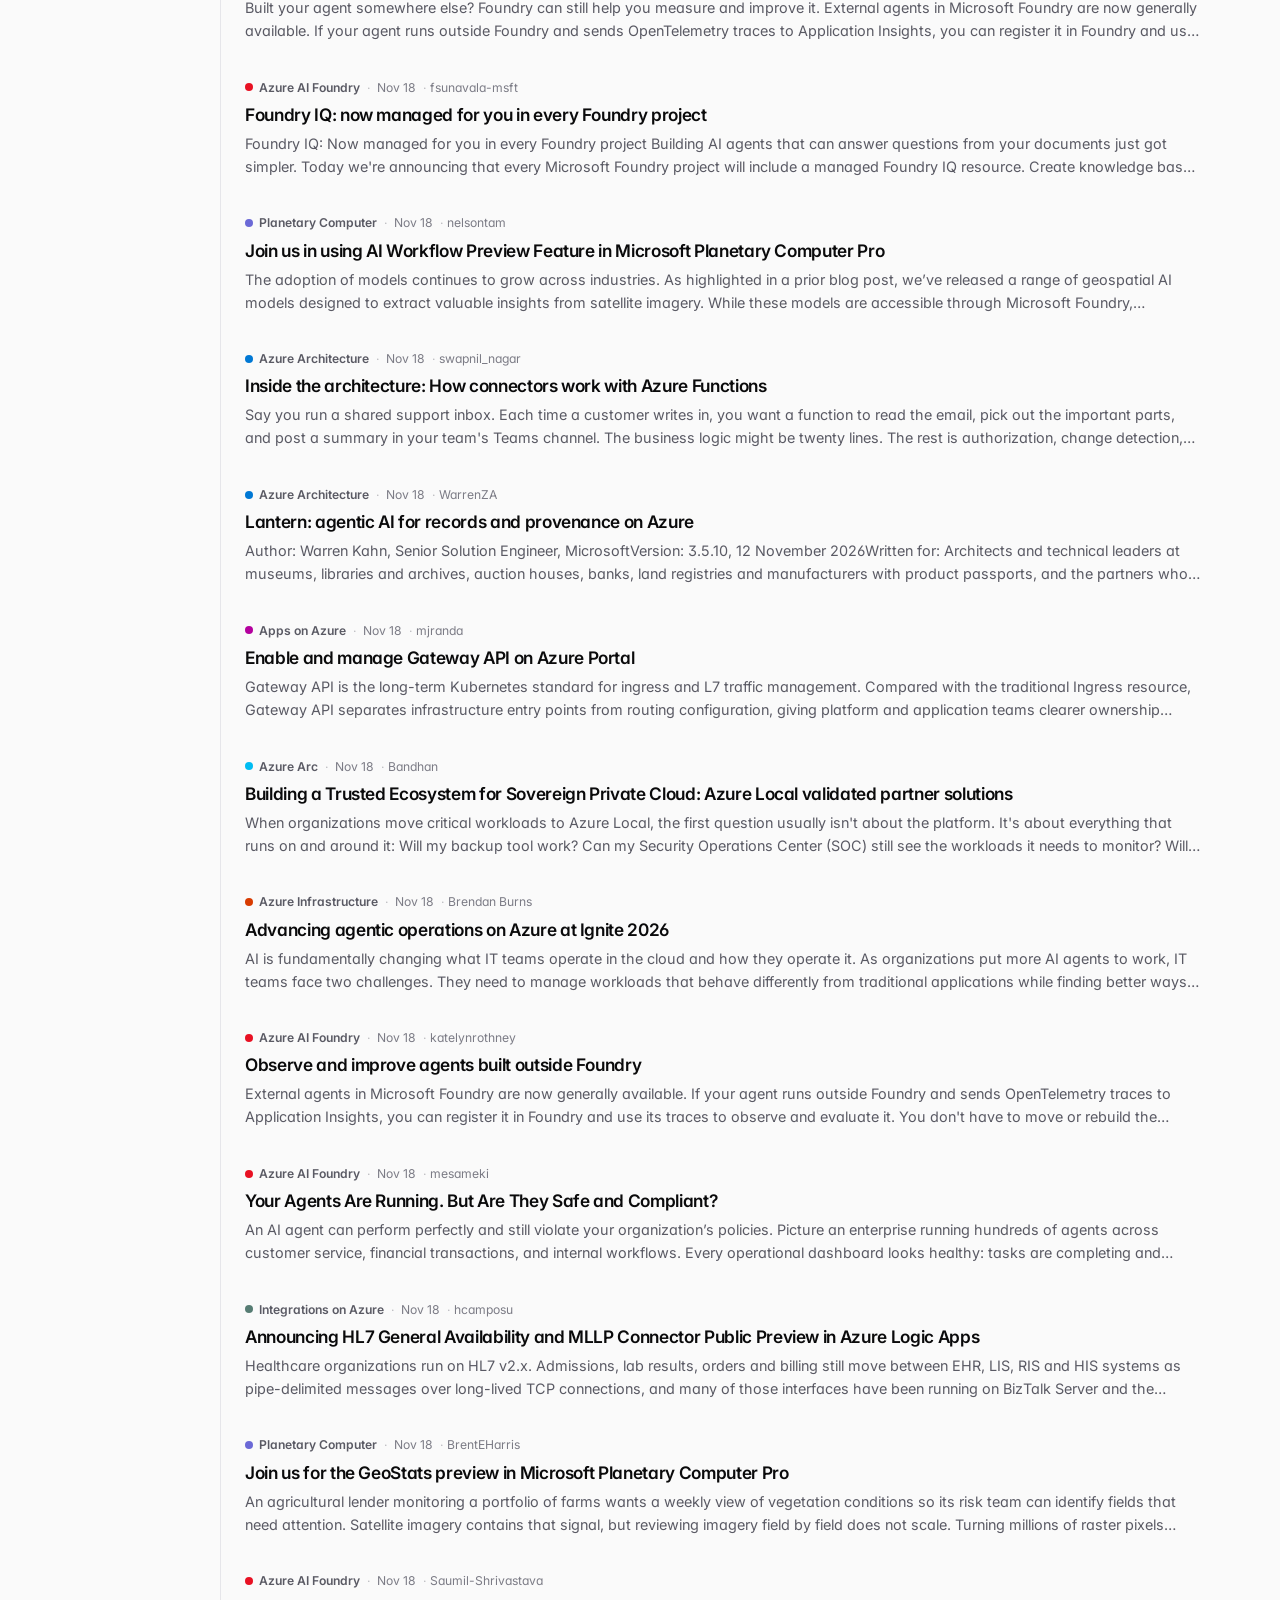
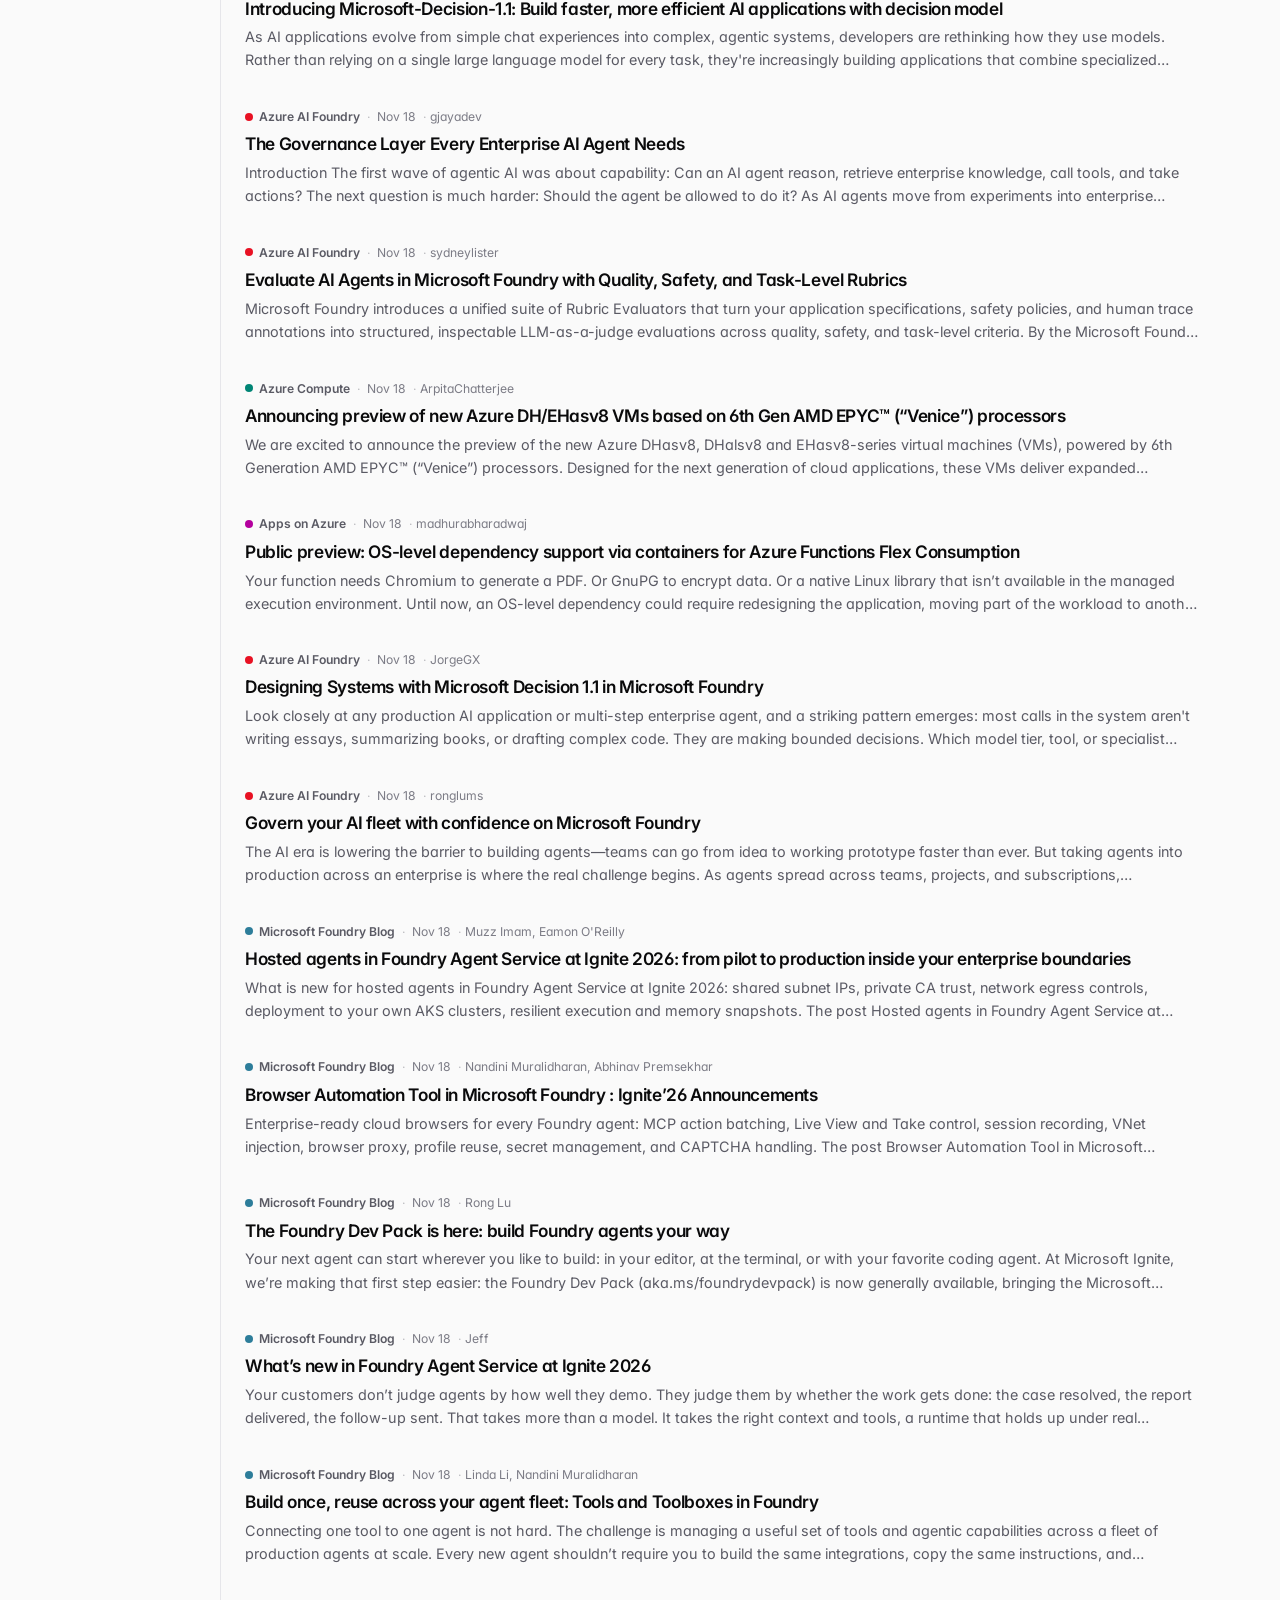
==== commit 9d873527: "📰 Update Azure blog feeds - 2026-11-28 02:41 UTC" ====
--- a/index.html
+++ b/index.html
@@ -154,6 +154,7 @@
 
     <div class="articles-grid" id="articles-grid">
       <!-- FEED-PREVIEW:START -->
+<article class="article-card"><div class="card-top"><span>Azure Architecture</span> &middot; <time datetime="2026-11-27T14:44:17+00:00">Nov 27, 2026</time></div><h3 class="article-title"><a href="https://techcommunity.microsoft.com/t5/azure-architecture-blog/agentic-disruption-recovery-for-airlines-on-azure/ba-p/4577378" rel="noopener">Agentic disruption recovery for airlines on Azure</a></h3></article>
 <article class="article-card"><div class="card-top"><span>High Performance Computing</span> &middot; <time datetime="2026-11-27T08:08:25+00:00">Nov 27, 2026</time></div><h3 class="article-title"><a href="https://techcommunity.microsoft.com/t5/azure-high-performance-computing/run-slurm-on-kubernetes-with-slinky/ba-p/4577289" rel="noopener">Run Slurm on Kubernetes with Slinky</a></h3></article>
 <article class="article-card"><div class="card-top"><span>Azure Maps</span> &middot; <time datetime="2026-11-27T00:30:00+00:00">Nov 27, 2026</time></div><h3 class="article-title"><a href="https://techcommunity.microsoft.com/t5/azure-maps-blog/maps-visualization/ba-p/4399823" rel="noopener">Maps Visualization</a></h3></article>
 <article class="article-card"><div class="card-top"><span>Azure Citadel Blog</span> &middot; <time datetime="2026-11-27T00:00:00+00:00">Nov 27, 2026</time></div><h3 class="article-title"><a href="https://www.azurecitadel.com/blog/2026-11-27-post-ignite/" rel="noopener">Microsoft Ignite 2026: Sovereign Cloud, Azure Local and Azure Catalyst</a></h3></article>
@@ -183,7 +184,6 @@
 <article class="article-card"><div class="card-top"><span>Telecommunications</span> &middot; <time datetime="2026-11-24T13:47:21+00:00">Nov 24, 2026</time></div><h3 class="article-title"><a href="https://techcommunity.microsoft.com/t5/telecommunications-media/why-autonomous-networks-stall-before-level-4/ba-p/4571864" rel="noopener">Why Autonomous Networks Stall Before Level 4</a></h3></article>
 <article class="article-card"><div class="card-top"><span>Azure Dev Community</span> &middot; <time datetime="2026-11-24T12:10:44+00:00">Nov 24, 2026</time></div><h3 class="article-title"><a href="https://techcommunity.microsoft.com/t5/microsoft-developer-community/cetirun-taking-ai-agents-from-personal-tools-to-an-operable/ba-p/4576068" rel="noopener">CetiRun: Taking AI Agents from Personal Tools to an Operable Platform on Azure</a></h3></article>
 <article class="article-card"><div class="card-top"><span>Visual Studio Blog</span> &middot; <time datetime="2026-11-24T11:00:58+00:00">Nov 24, 2026</time></div><h3 class="article-title"><a href="https://devblogs.microsoft.com/visualstudio/beyond-the-prompt-discovering-trusted-technical-perspectives-with-your-visual-studio-subscription/" rel="noopener">Beyond the prompt: Discovering trusted technical perspectives with your Visual Studio subscription</a></h3></article>
-<article class="article-card"><div class="card-top"><span>Azure Observability</span> &middot; <time datetime="2026-11-24T01:26:25+00:00">Nov 24, 2026</time></div><h3 class="article-title"><a href="https://techcommunity.microsoft.com/t5/azure-observability-blog/looking-for-a-managed-opentelemetry-collector-azure-monitor/ba-p/4576014" rel="noopener">Looking for a managed OpenTelemetry collector? Azure Monitor pipeline now does the job</a></h3></article>
       <!-- FEED-PREVIEW:END -->
     </div>
   </main>
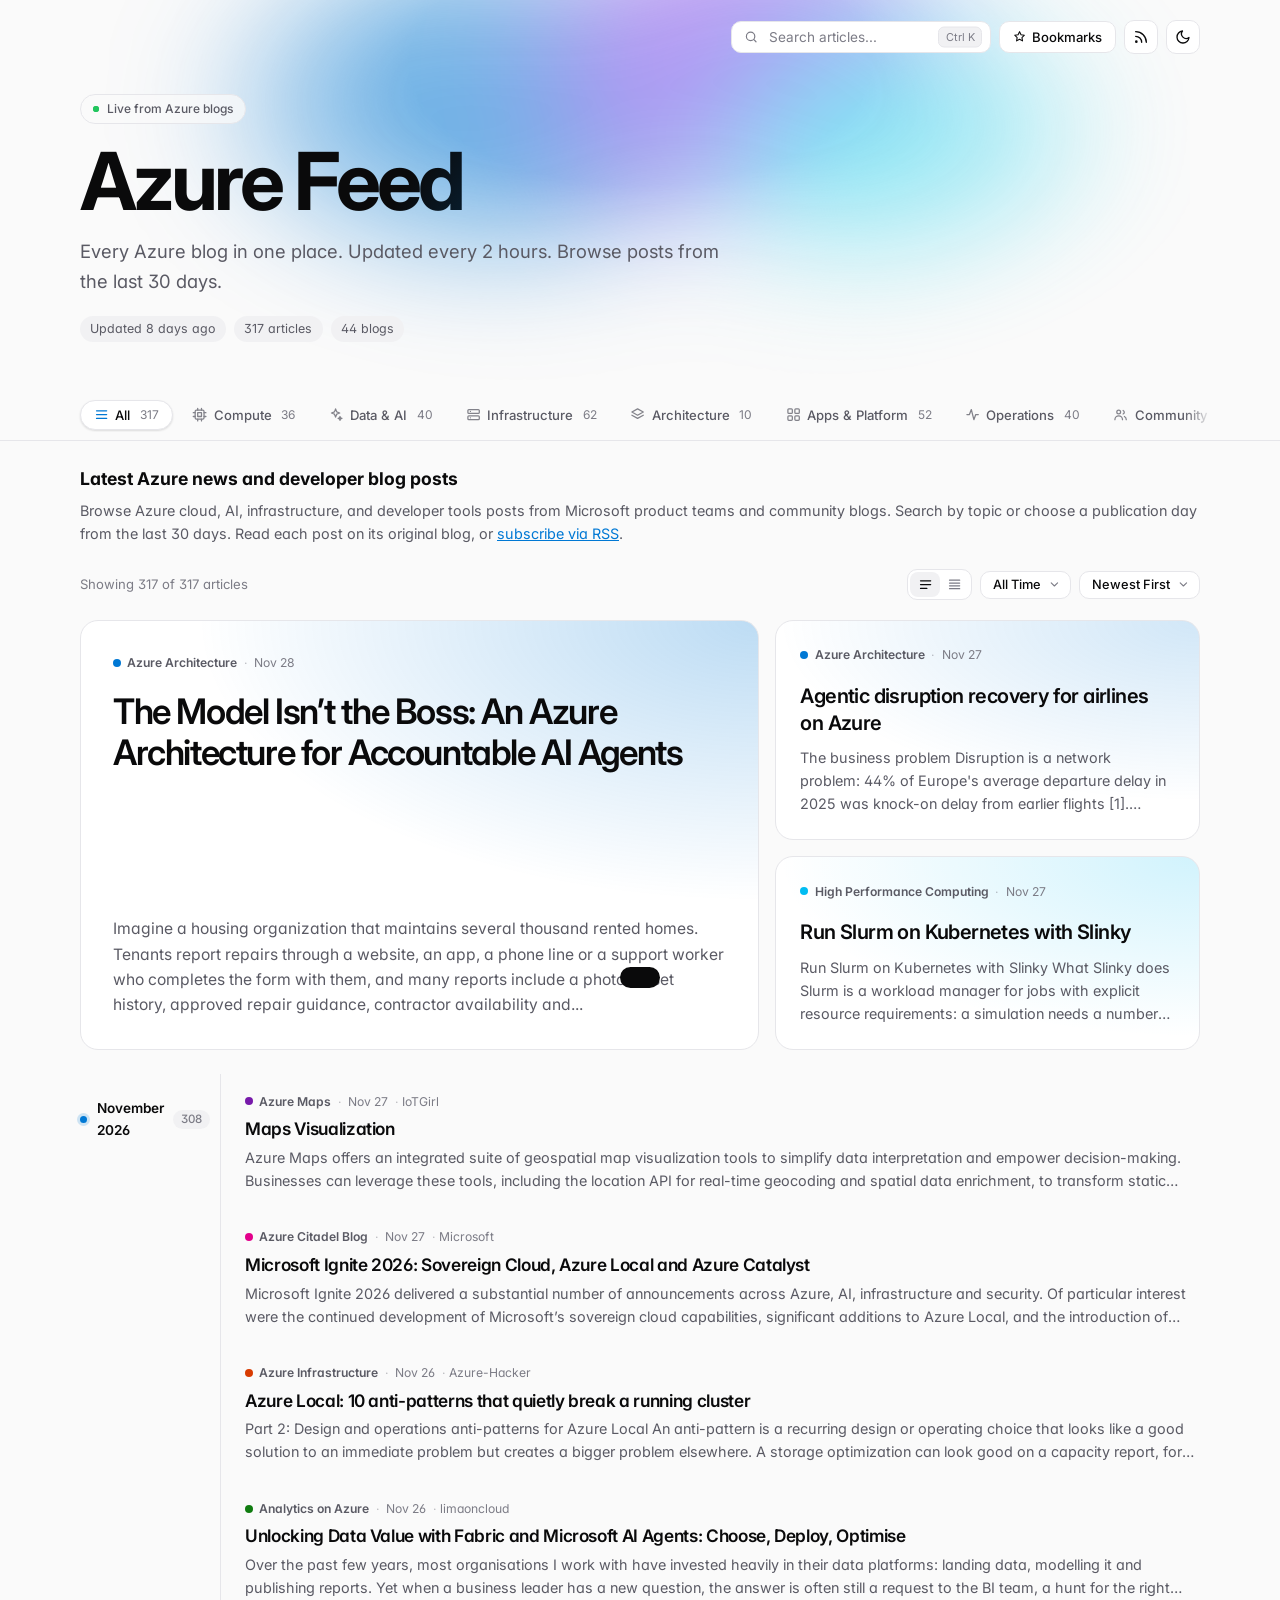
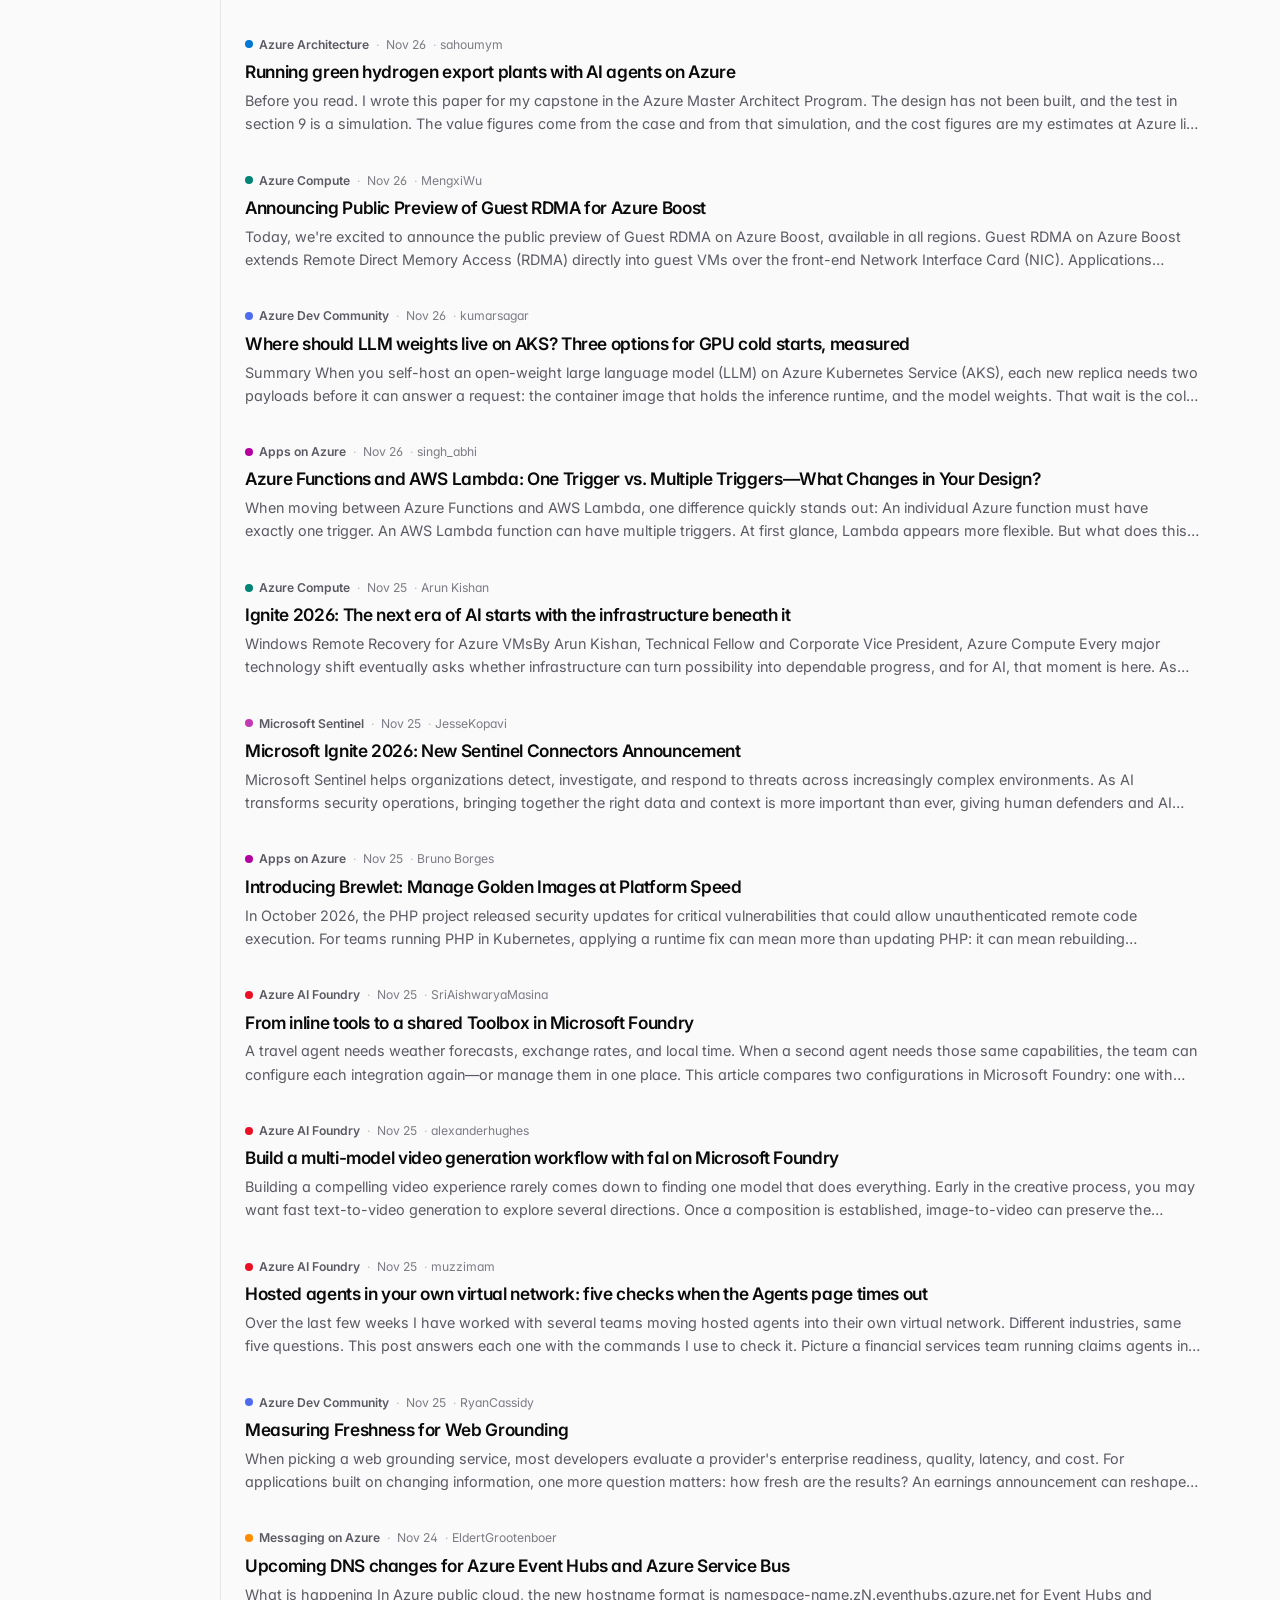
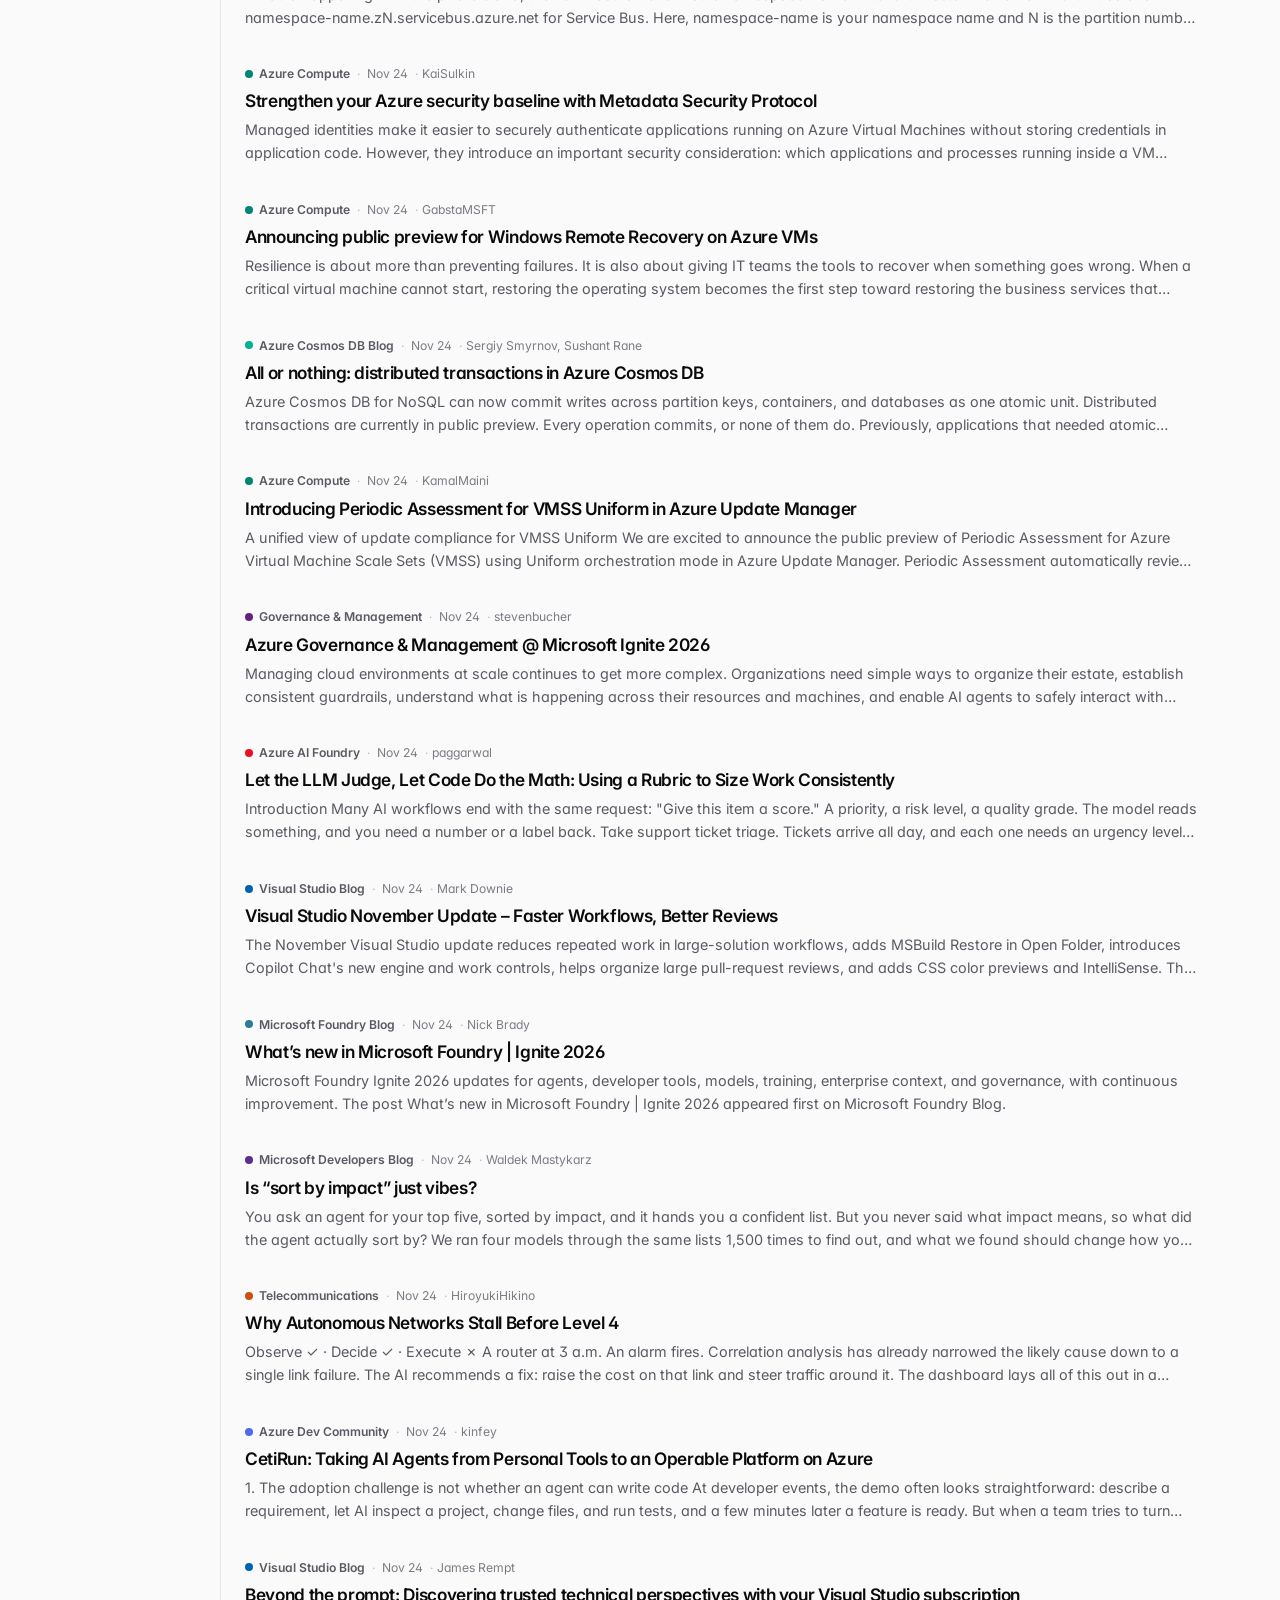
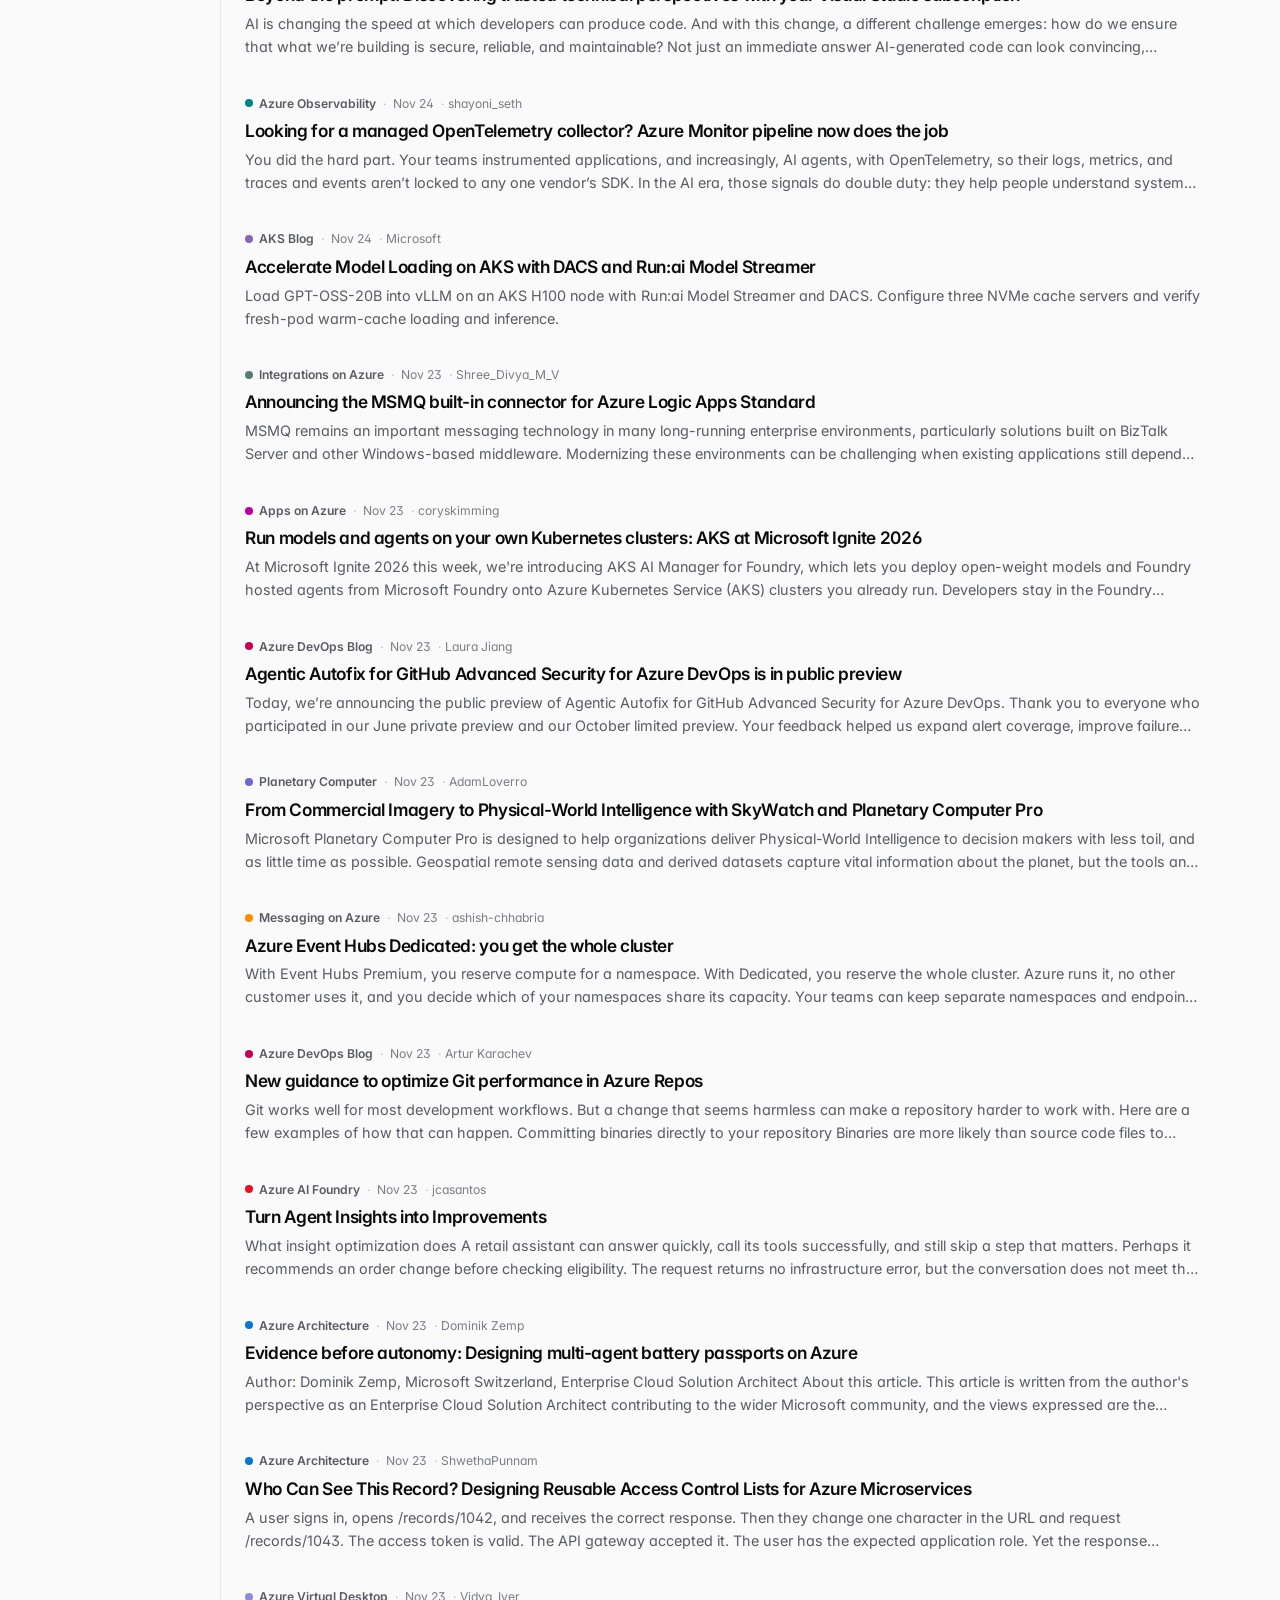
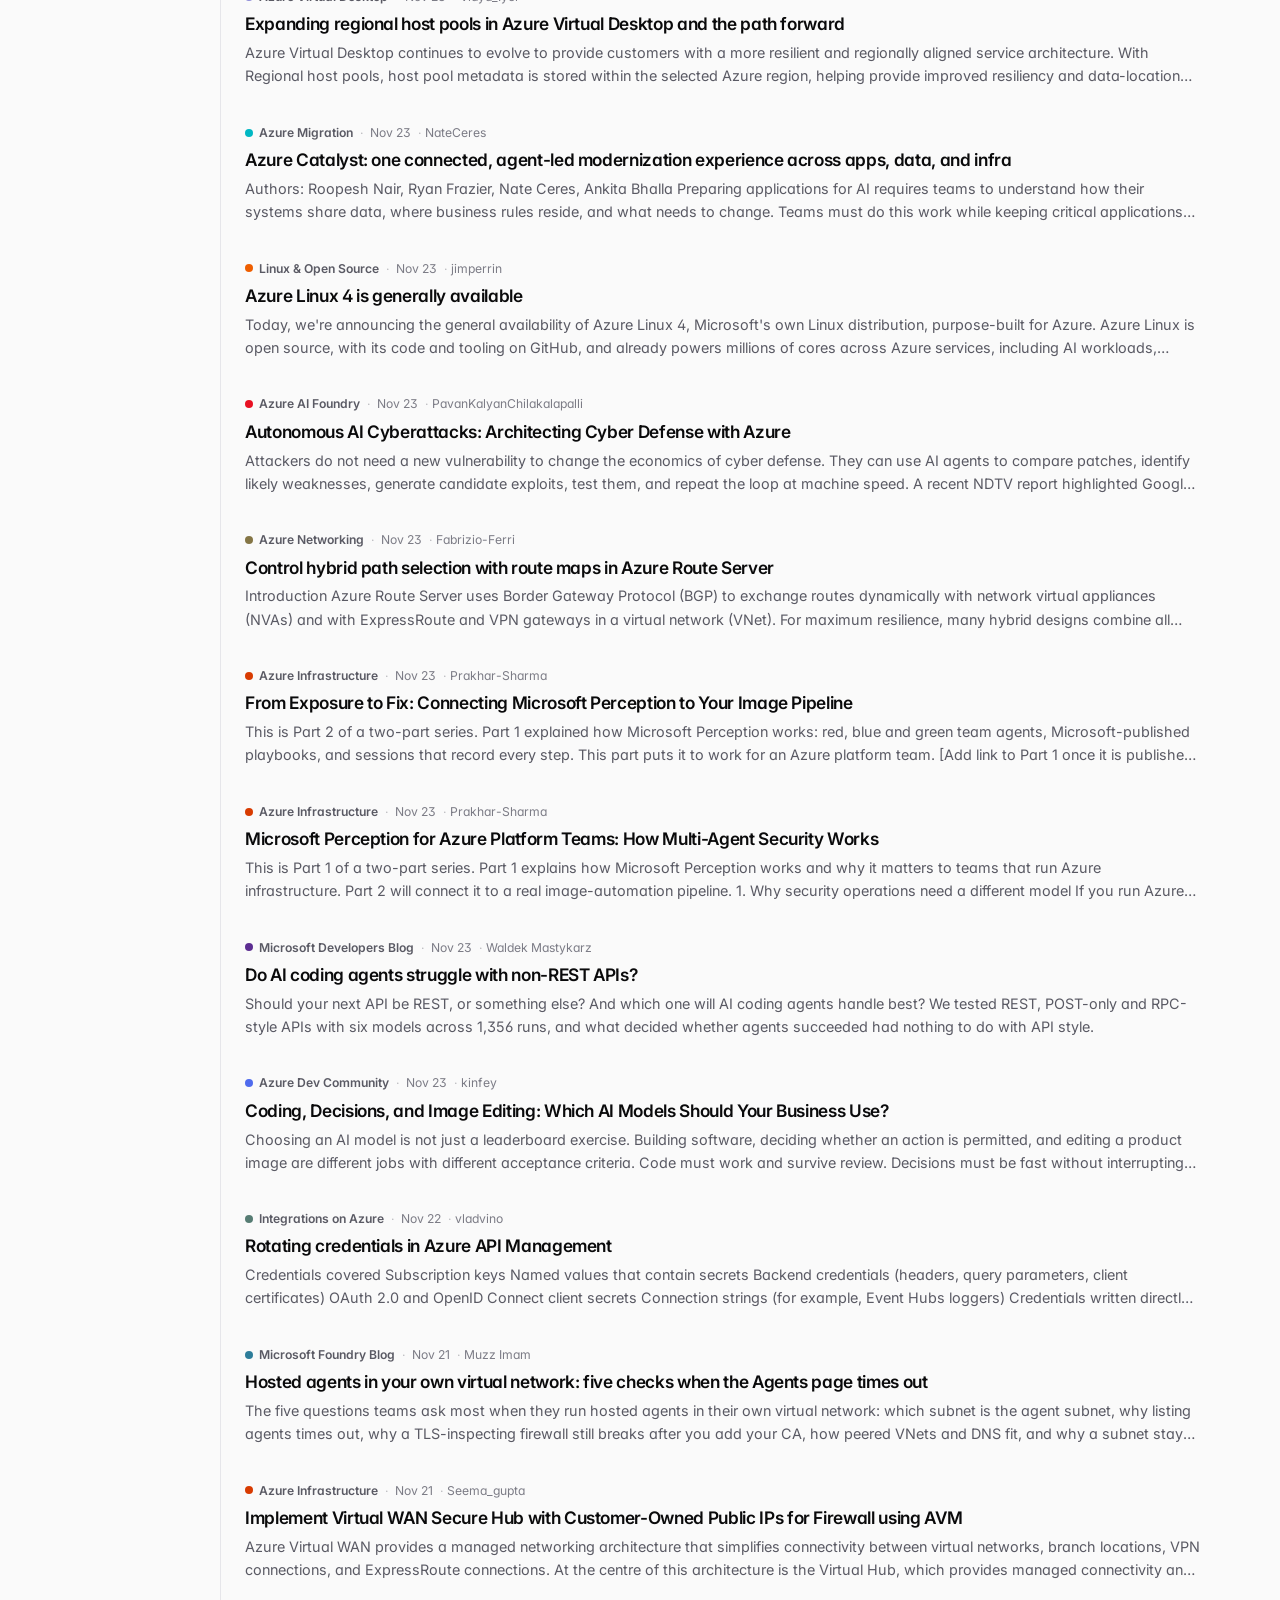
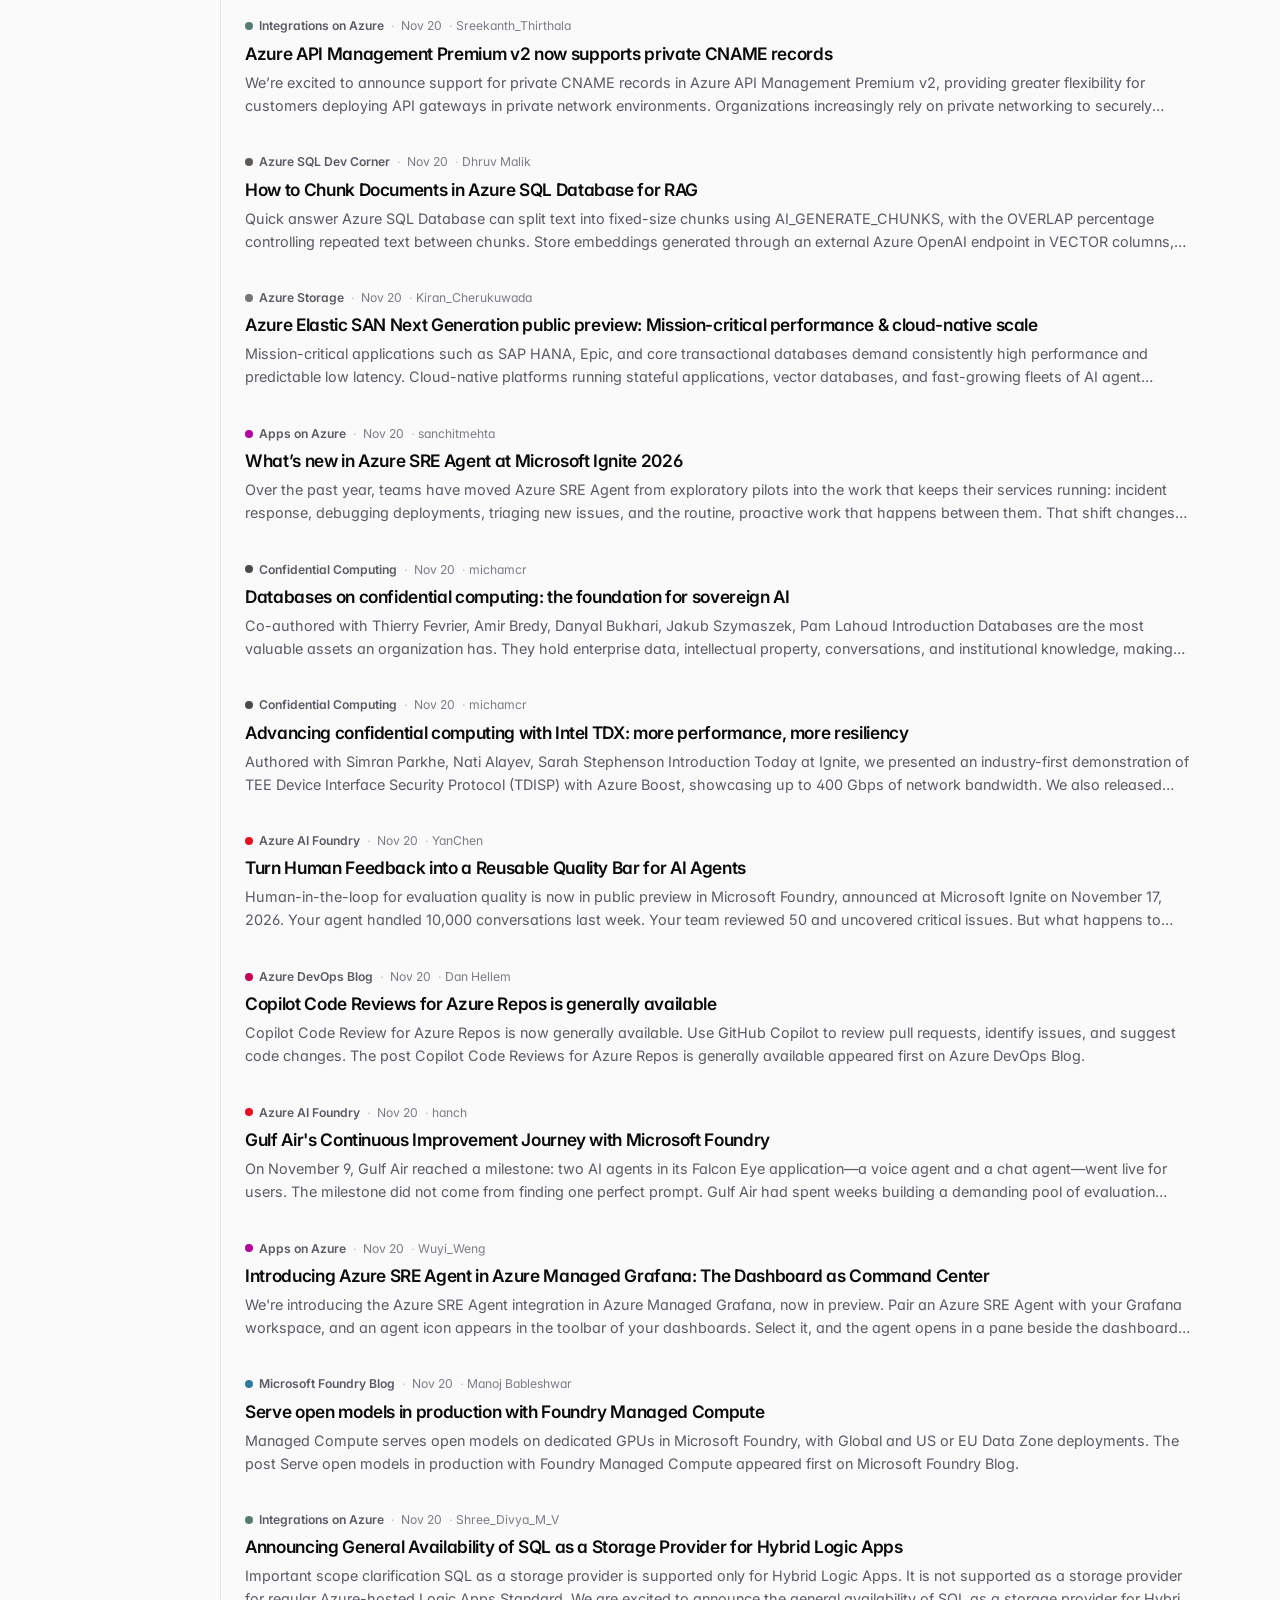
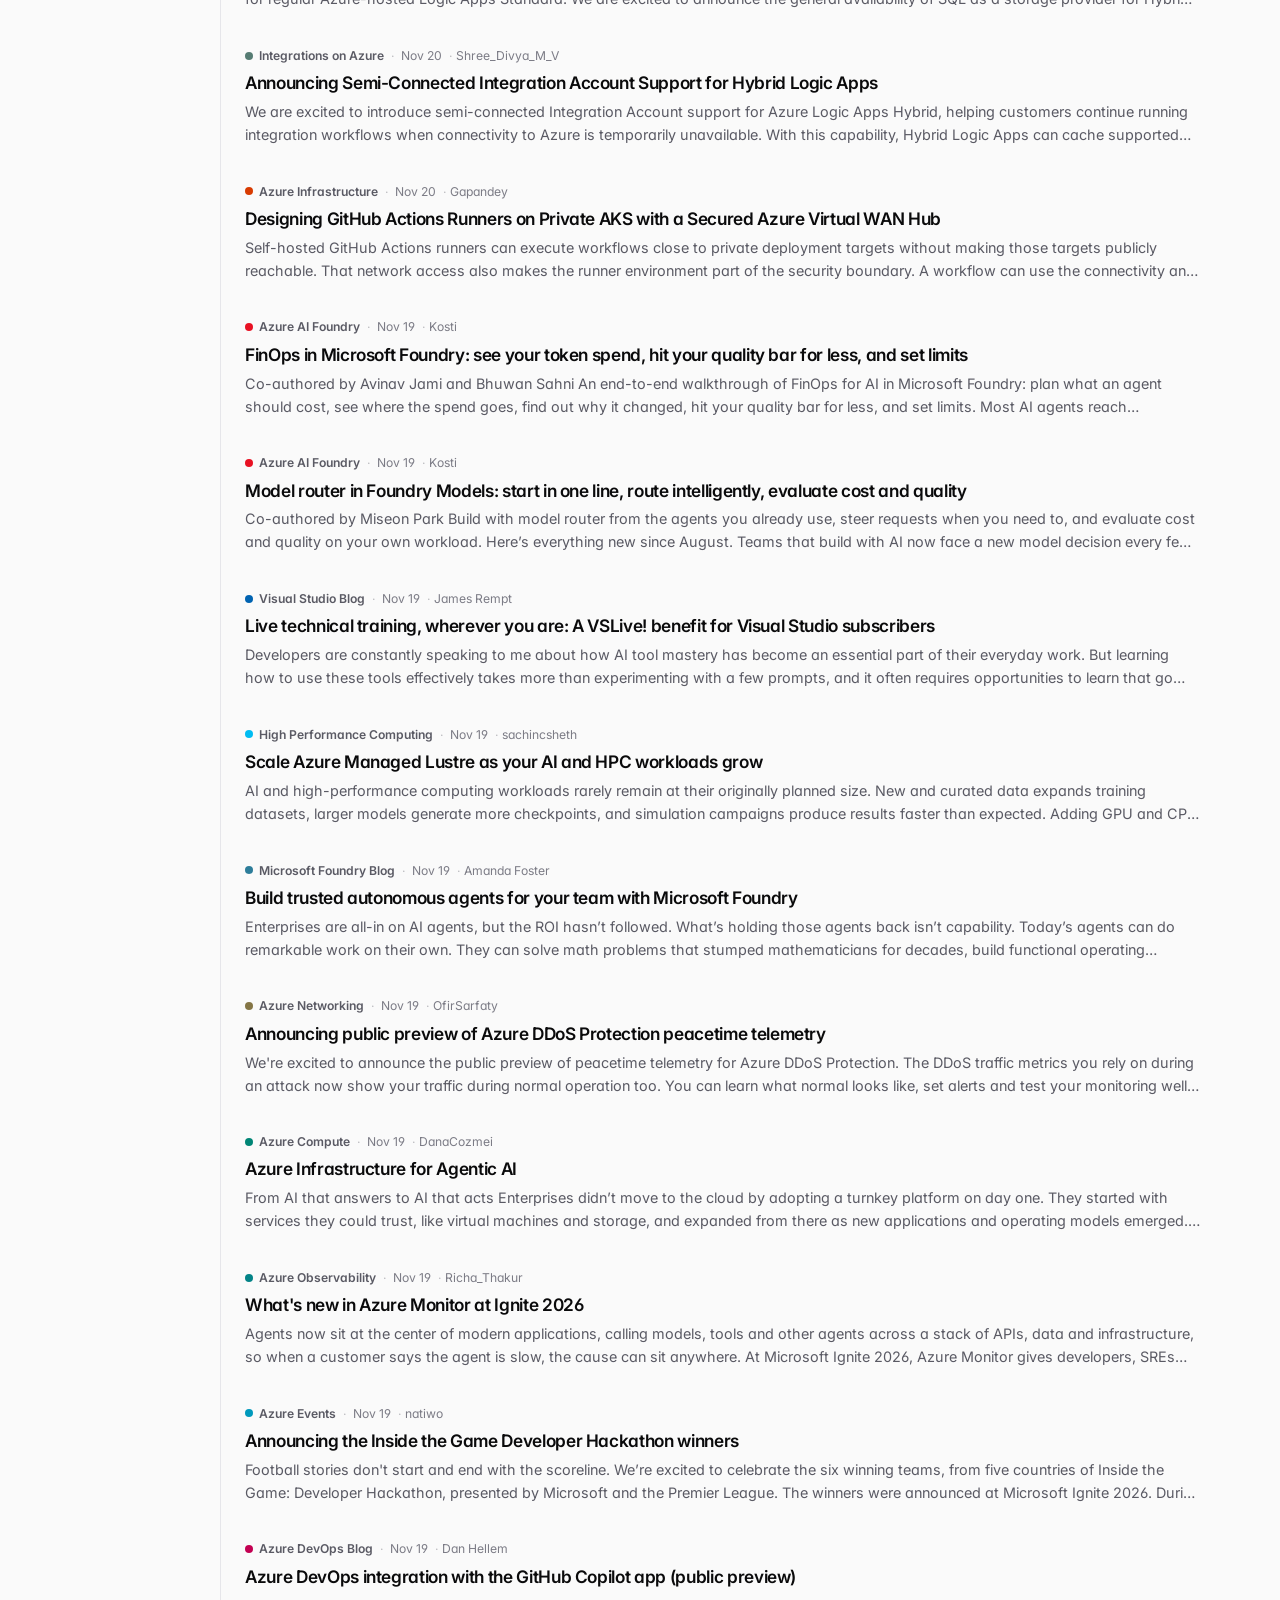
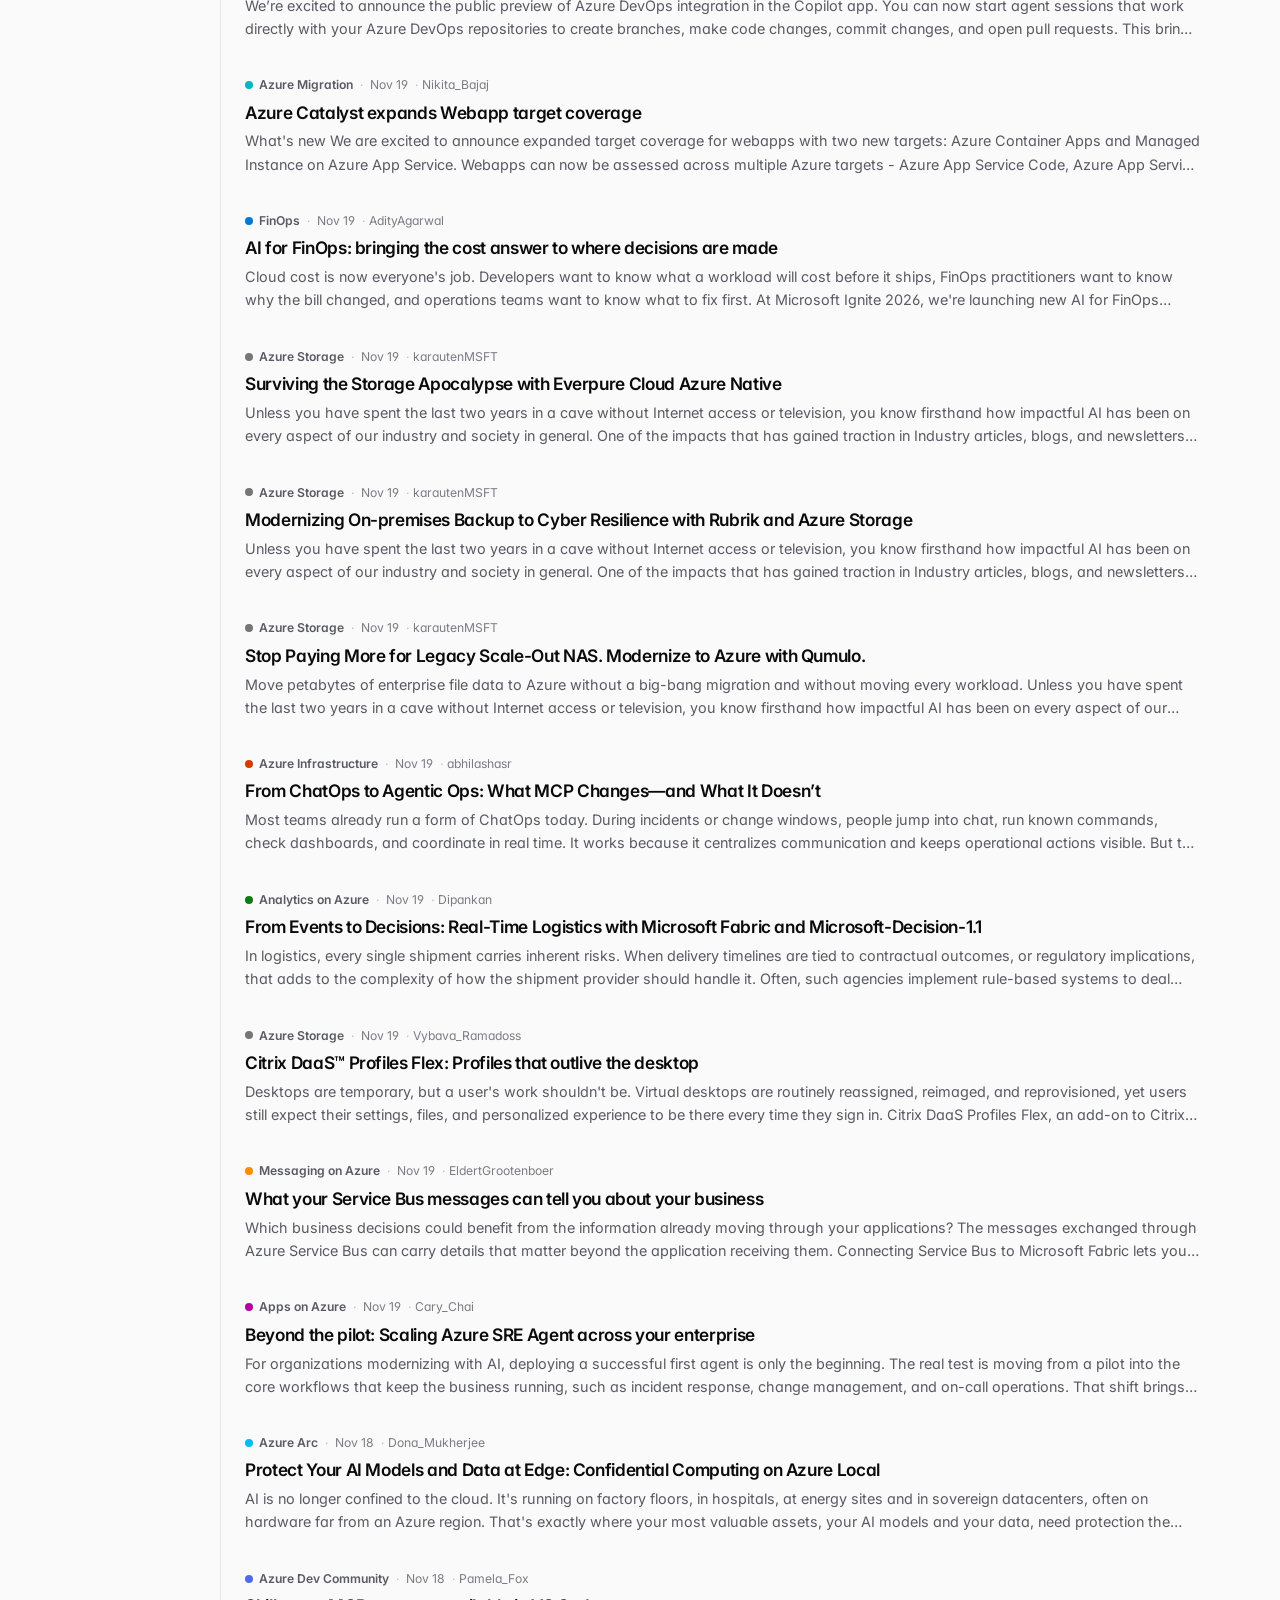
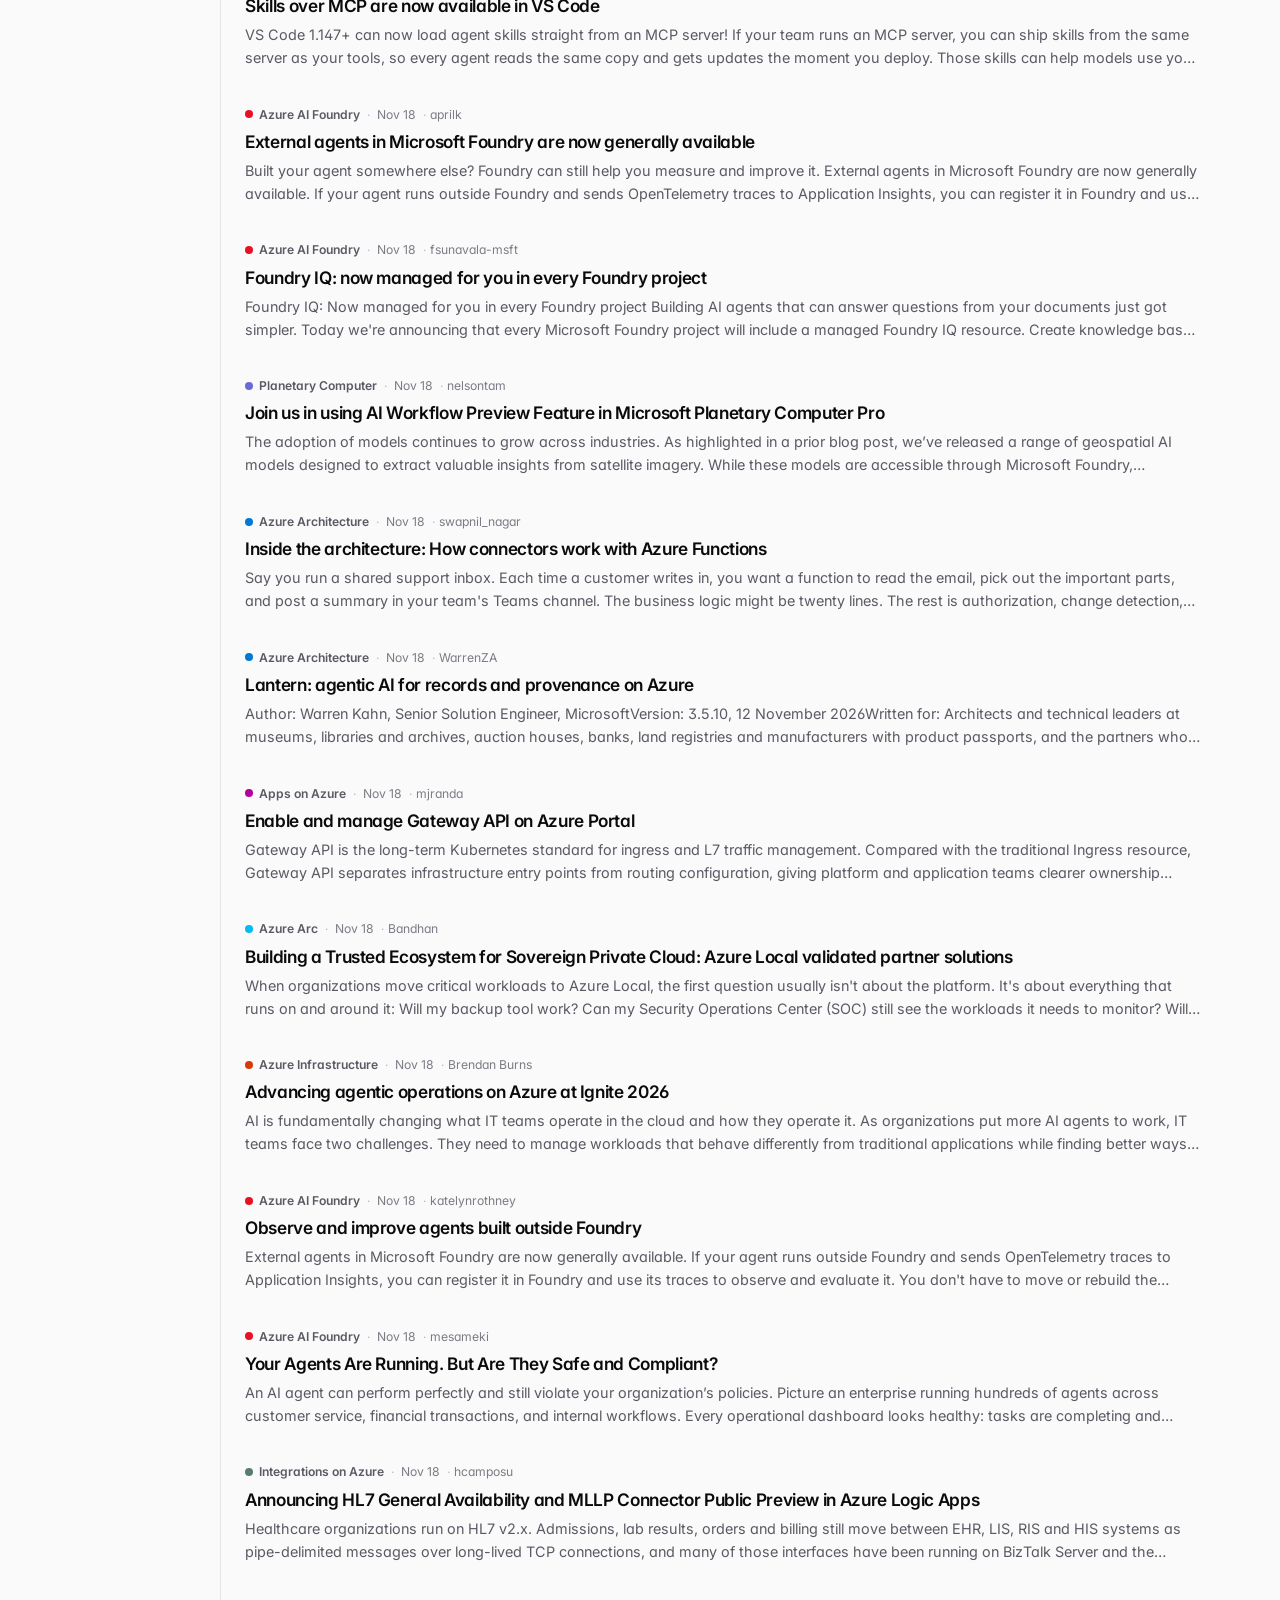
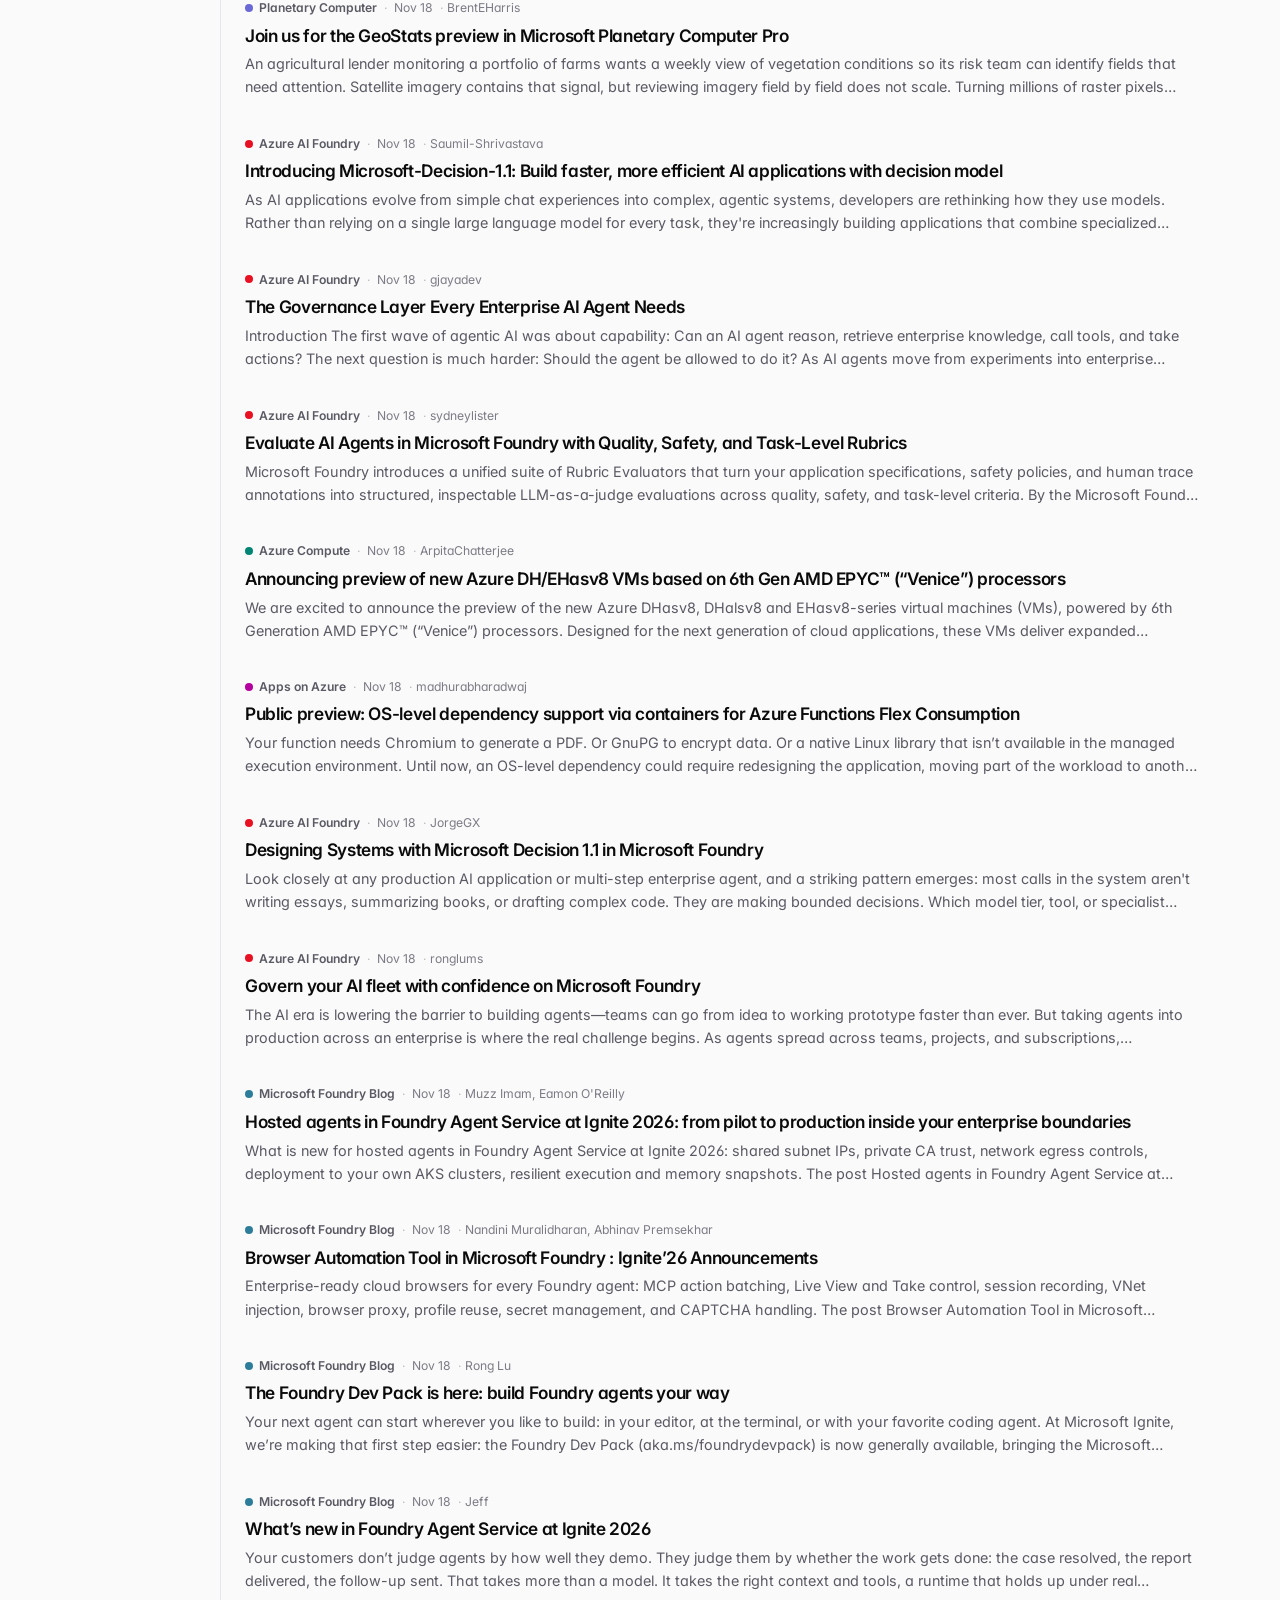
==== commit d8646a47: "📰 Update Azure blog feeds - 2026-11-28 13:00 UTC" ====
--- a/index.html
+++ b/index.html
@@ -154,6 +154,7 @@
 
     <div class="articles-grid" id="articles-grid">
       <!-- FEED-PREVIEW:START -->
+<article class="article-card"><div class="card-top"><span>Azure Architecture</span> &middot; <time datetime="2026-11-28T11:09:22+00:00">Nov 28, 2026</time></div><h3 class="article-title"><a href="https://techcommunity.microsoft.com/t5/azure-architecture-blog/the-model-isn-t-the-boss-an-azure-architecture-for-accountable/ba-p/4571335" rel="noopener">The Model Isn’t the Boss: An Azure Architecture for Accountable AI Agents</a></h3></article>
 <article class="article-card"><div class="card-top"><span>Azure Architecture</span> &middot; <time datetime="2026-11-27T14:44:17+00:00">Nov 27, 2026</time></div><h3 class="article-title"><a href="https://techcommunity.microsoft.com/t5/azure-architecture-blog/agentic-disruption-recovery-for-airlines-on-azure/ba-p/4577378" rel="noopener">Agentic disruption recovery for airlines on Azure</a></h3></article>
 <article class="article-card"><div class="card-top"><span>High Performance Computing</span> &middot; <time datetime="2026-11-27T08:08:25+00:00">Nov 27, 2026</time></div><h3 class="article-title"><a href="https://techcommunity.microsoft.com/t5/azure-high-performance-computing/run-slurm-on-kubernetes-with-slinky/ba-p/4577289" rel="noopener">Run Slurm on Kubernetes with Slinky</a></h3></article>
 <article class="article-card"><div class="card-top"><span>Azure Maps</span> &middot; <time datetime="2026-11-27T00:30:00+00:00">Nov 27, 2026</time></div><h3 class="article-title"><a href="https://techcommunity.microsoft.com/t5/azure-maps-blog/maps-visualization/ba-p/4399823" rel="noopener">Maps Visualization</a></h3></article>
@@ -183,7 +184,6 @@
 <article class="article-card"><div class="card-top"><span>Microsoft Developers Blog</span> &middot; <time datetime="2026-11-24T15:23:13+00:00">Nov 24, 2026</time></div><h3 class="article-title"><a href="https://devblogs.microsoft.com/blog/is-sort-by-impact-just-vibes/" rel="noopener">Is “sort by impact” just vibes?</a></h3></article>
 <article class="article-card"><div class="card-top"><span>Telecommunications</span> &middot; <time datetime="2026-11-24T13:47:21+00:00">Nov 24, 2026</time></div><h3 class="article-title"><a href="https://techcommunity.microsoft.com/t5/telecommunications-media/why-autonomous-networks-stall-before-level-4/ba-p/4571864" rel="noopener">Why Autonomous Networks Stall Before Level 4</a></h3></article>
 <article class="article-card"><div class="card-top"><span>Azure Dev Community</span> &middot; <time datetime="2026-11-24T12:10:44+00:00">Nov 24, 2026</time></div><h3 class="article-title"><a href="https://techcommunity.microsoft.com/t5/microsoft-developer-community/cetirun-taking-ai-agents-from-personal-tools-to-an-operable/ba-p/4576068" rel="noopener">CetiRun: Taking AI Agents from Personal Tools to an Operable Platform on Azure</a></h3></article>
-<article class="article-card"><div class="card-top"><span>Visual Studio Blog</span> &middot; <time datetime="2026-11-24T11:00:58+00:00">Nov 24, 2026</time></div><h3 class="article-title"><a href="https://devblogs.microsoft.com/visualstudio/beyond-the-prompt-discovering-trusted-technical-perspectives-with-your-visual-studio-subscription/" rel="noopener">Beyond the prompt: Discovering trusted technical perspectives with your Visual Studio subscription</a></h3></article>
       <!-- FEED-PREVIEW:END -->
     </div>
   </main>
